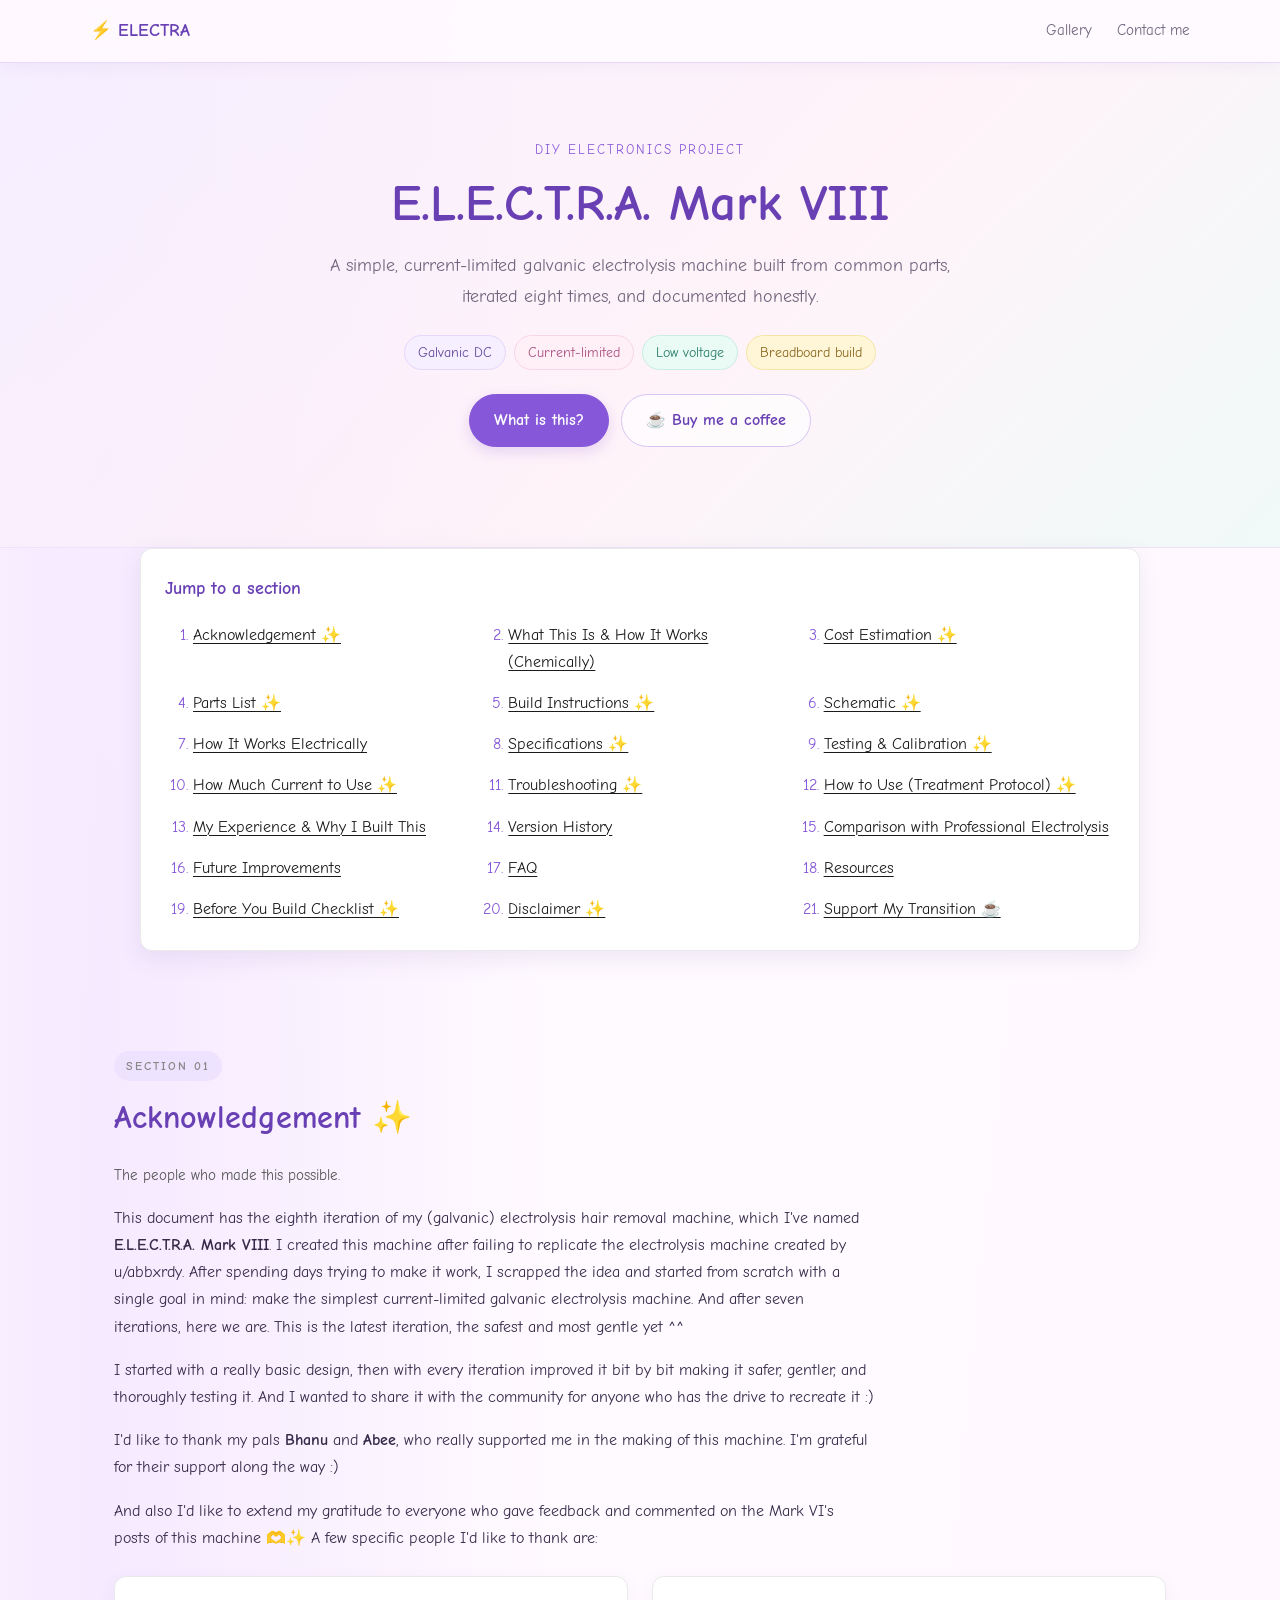
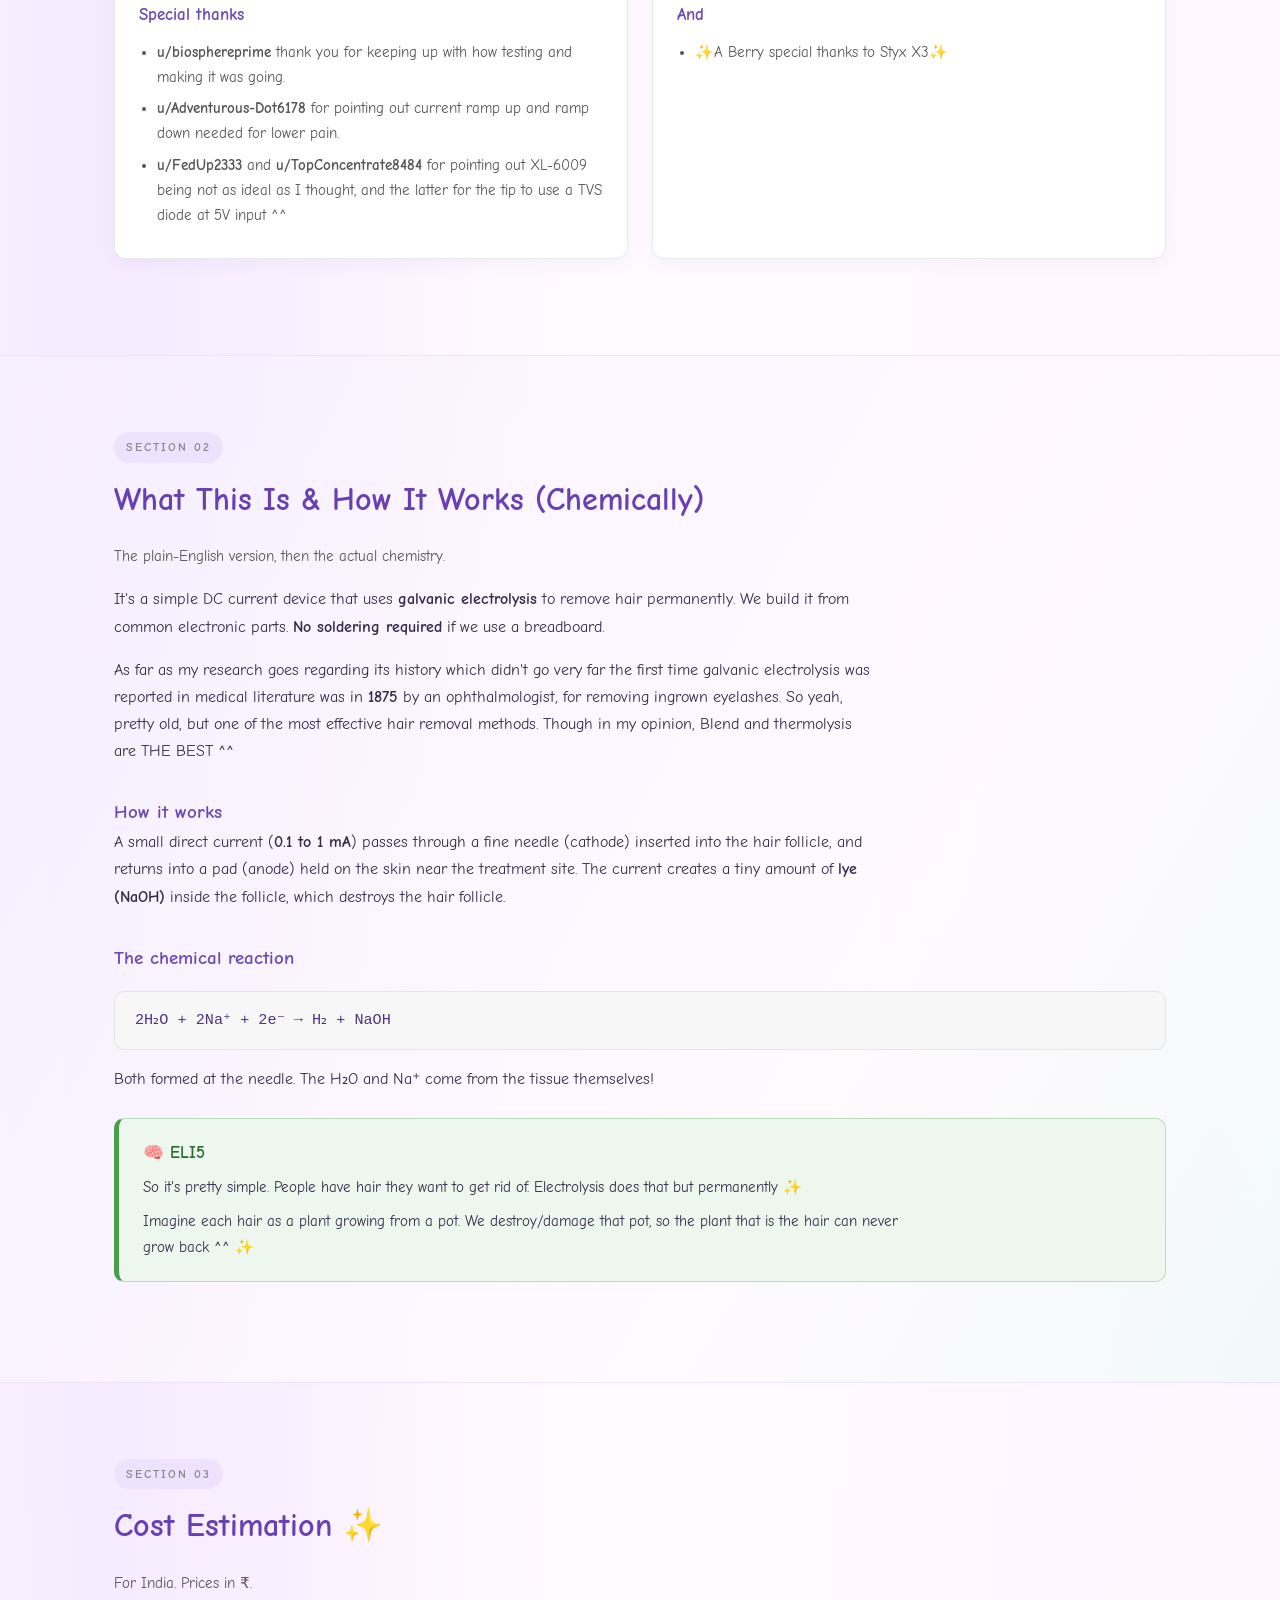
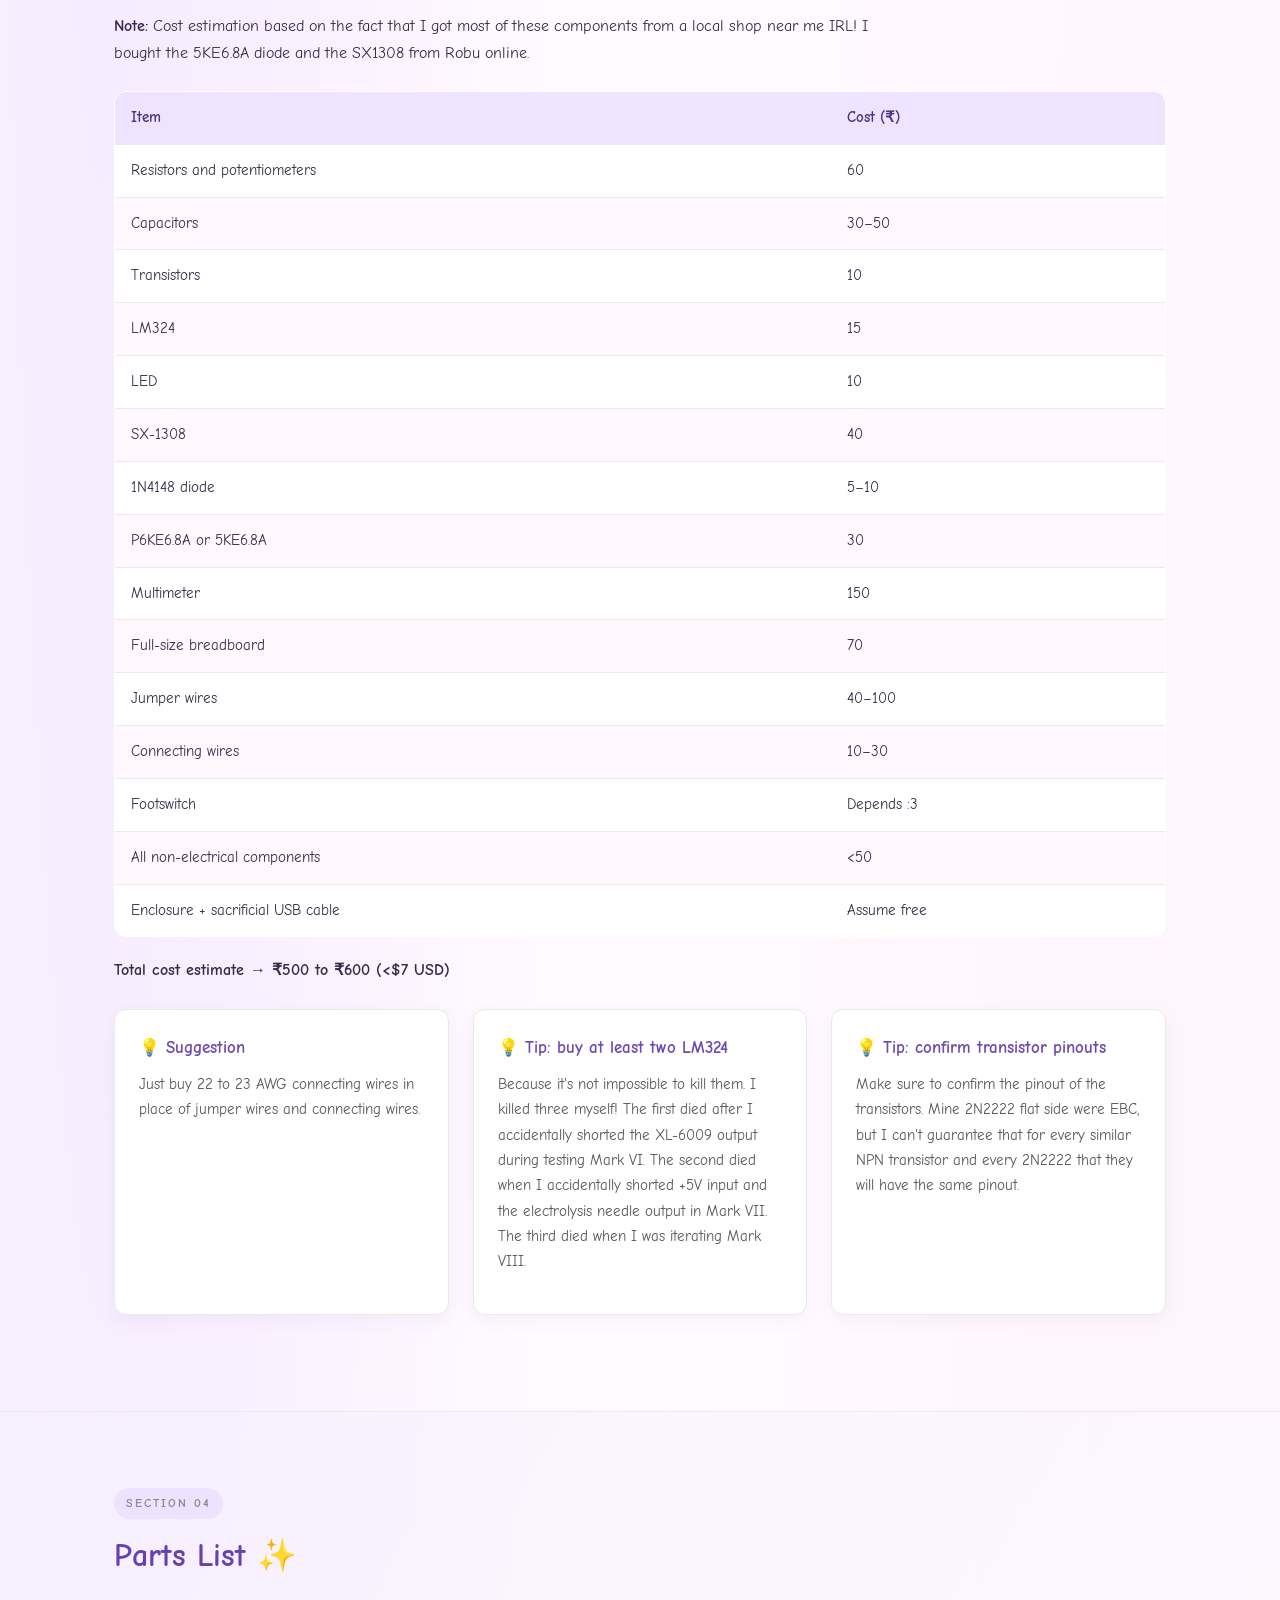
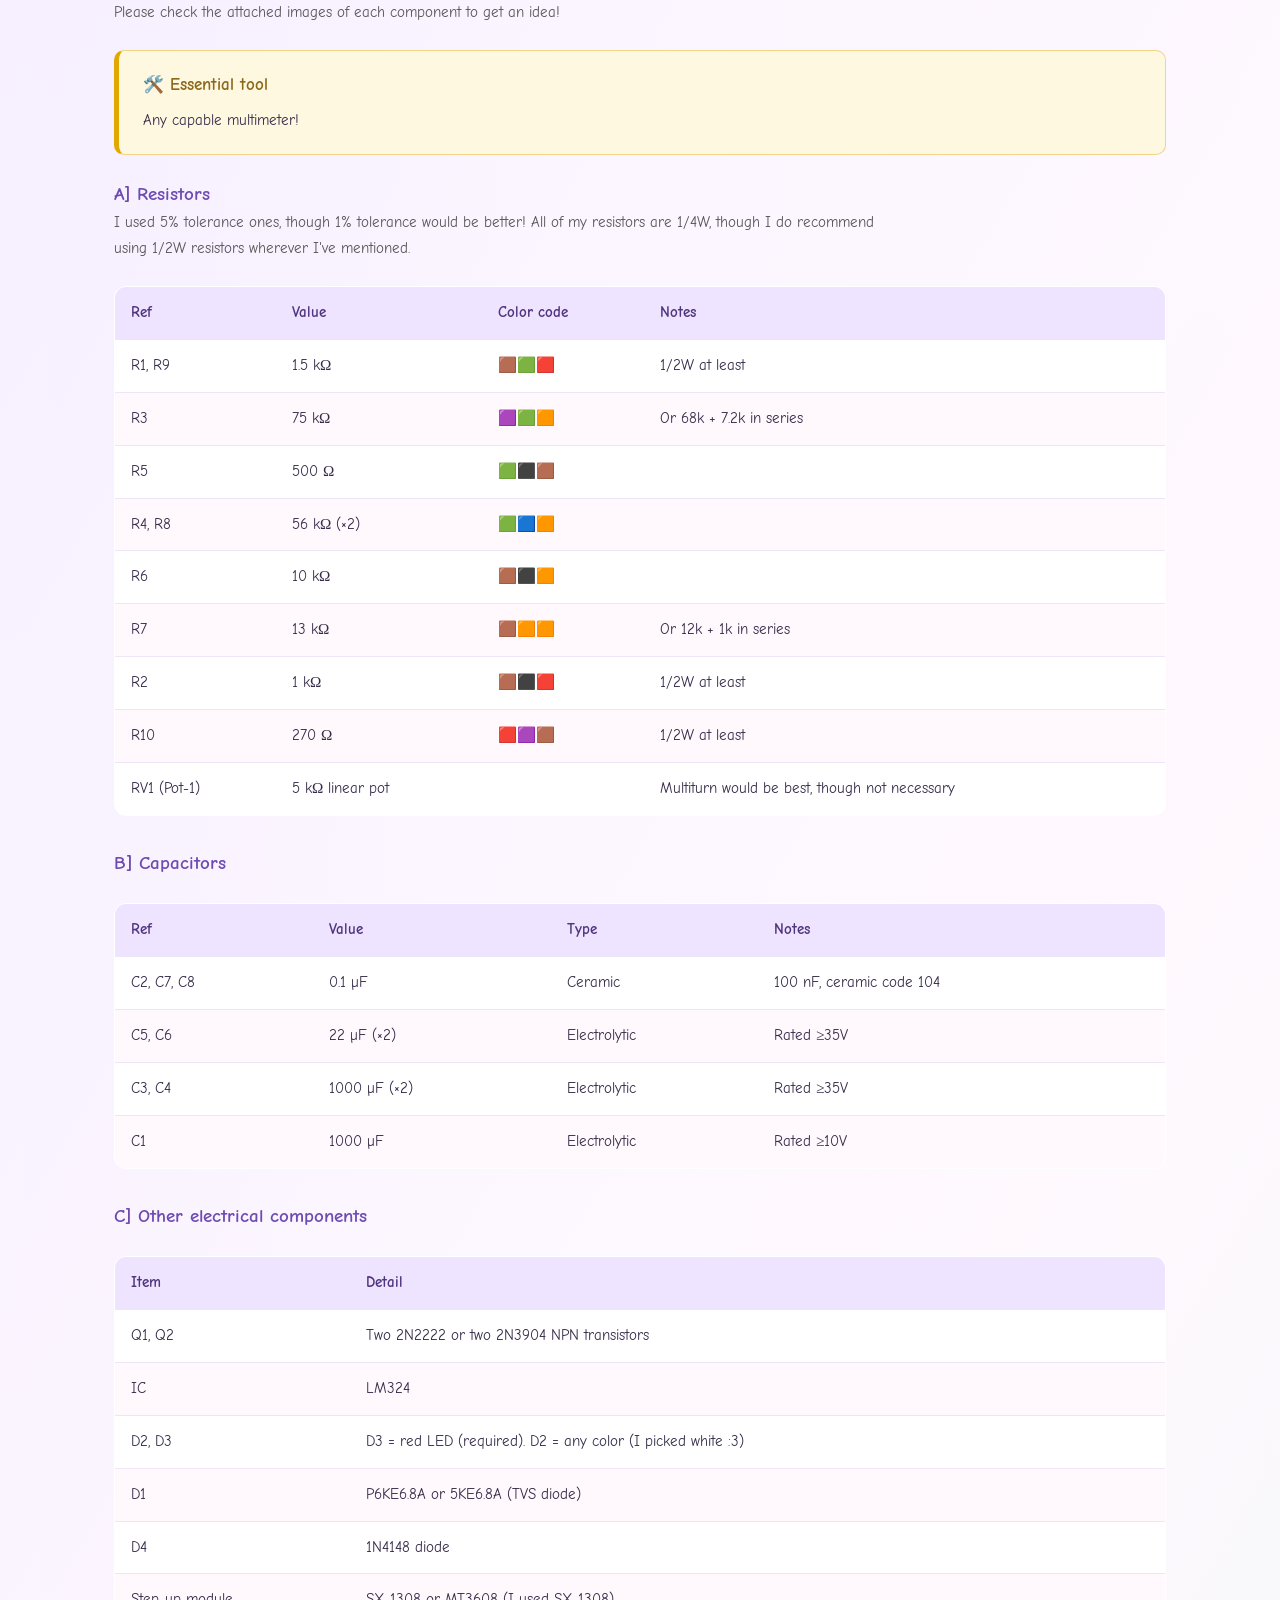
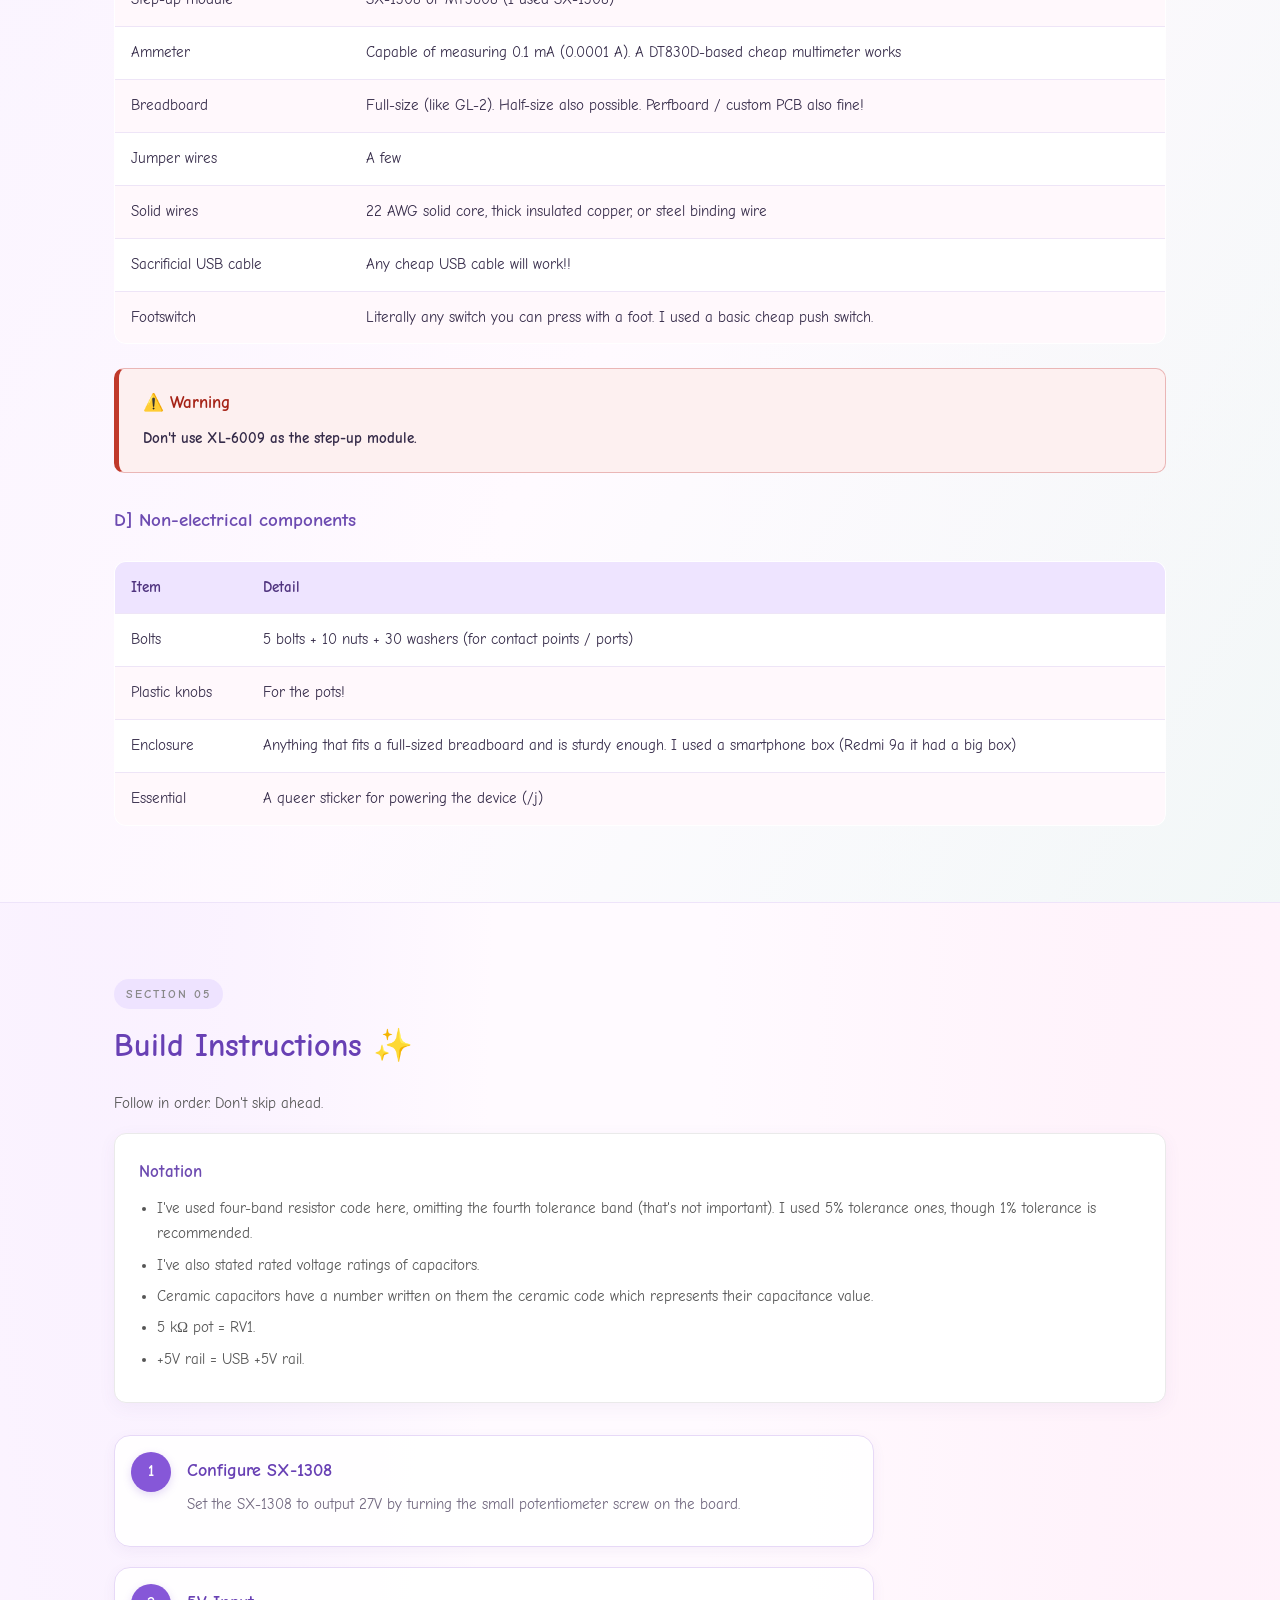
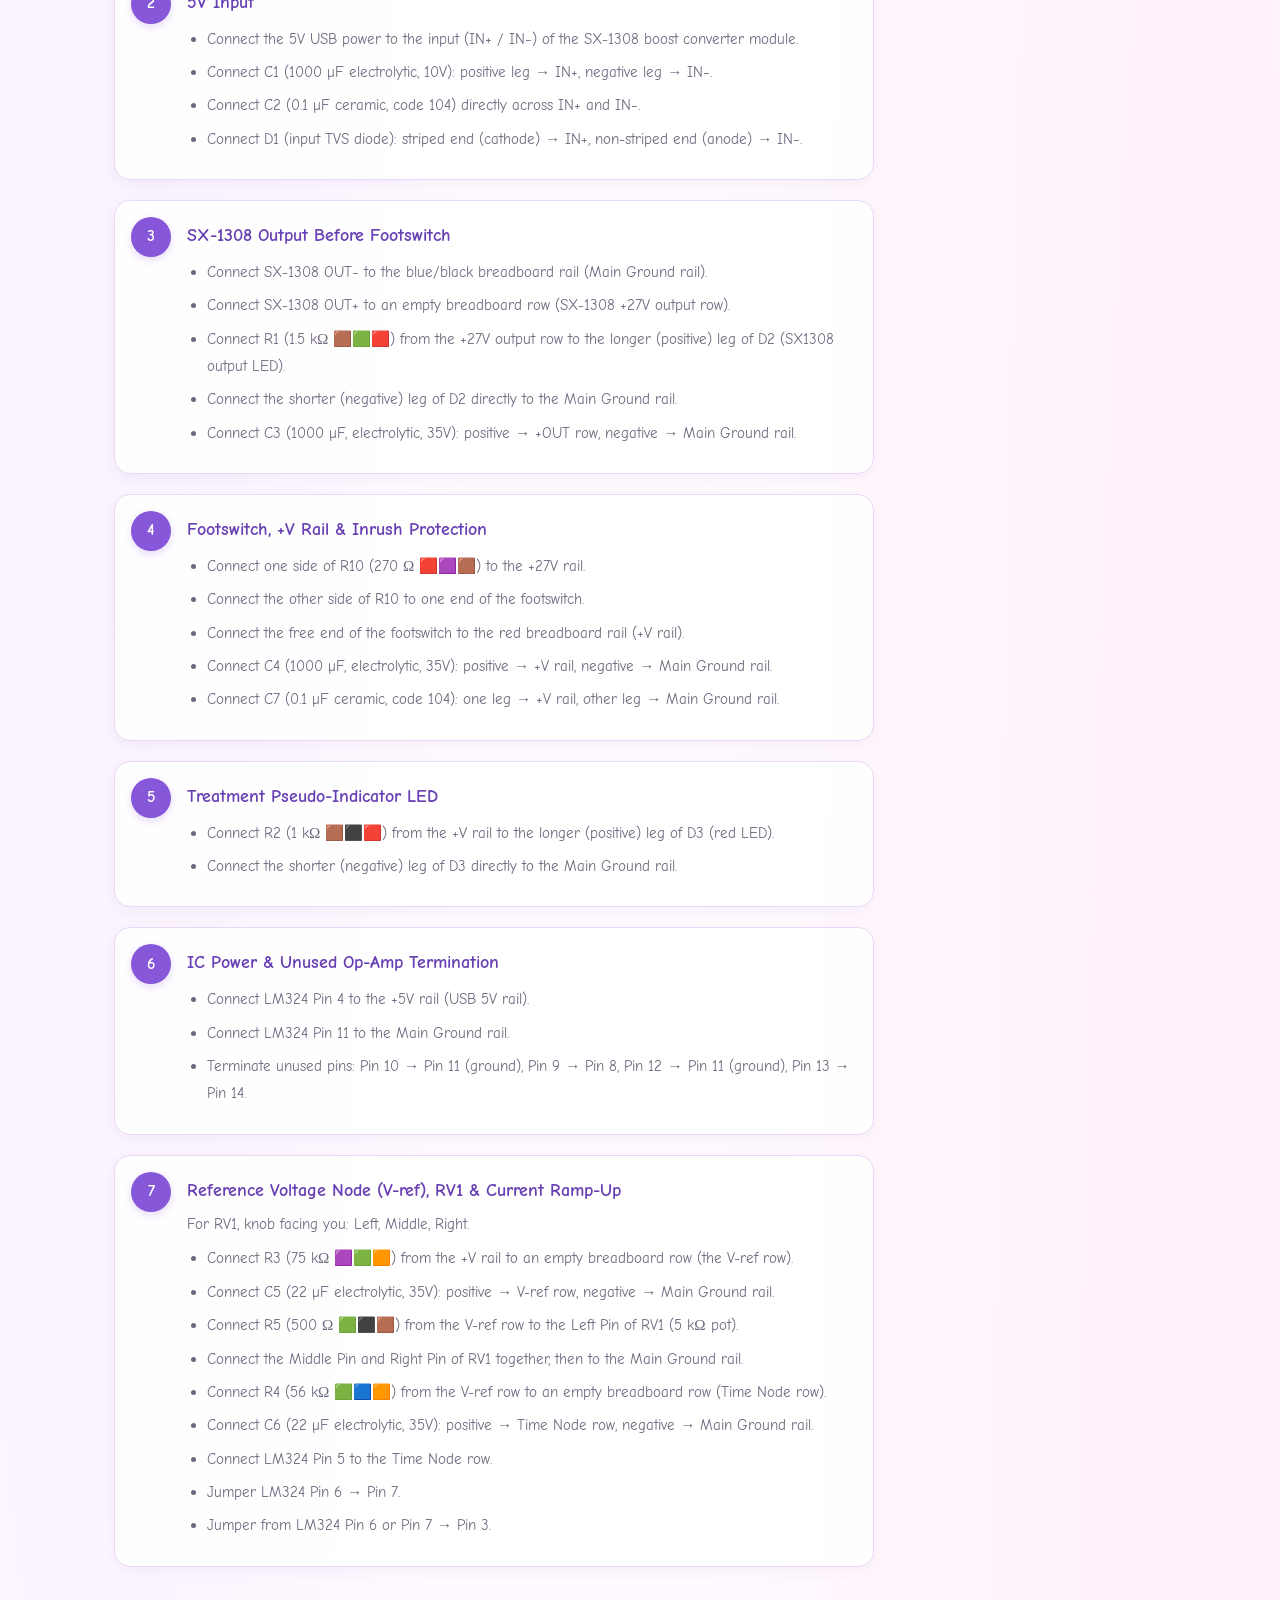
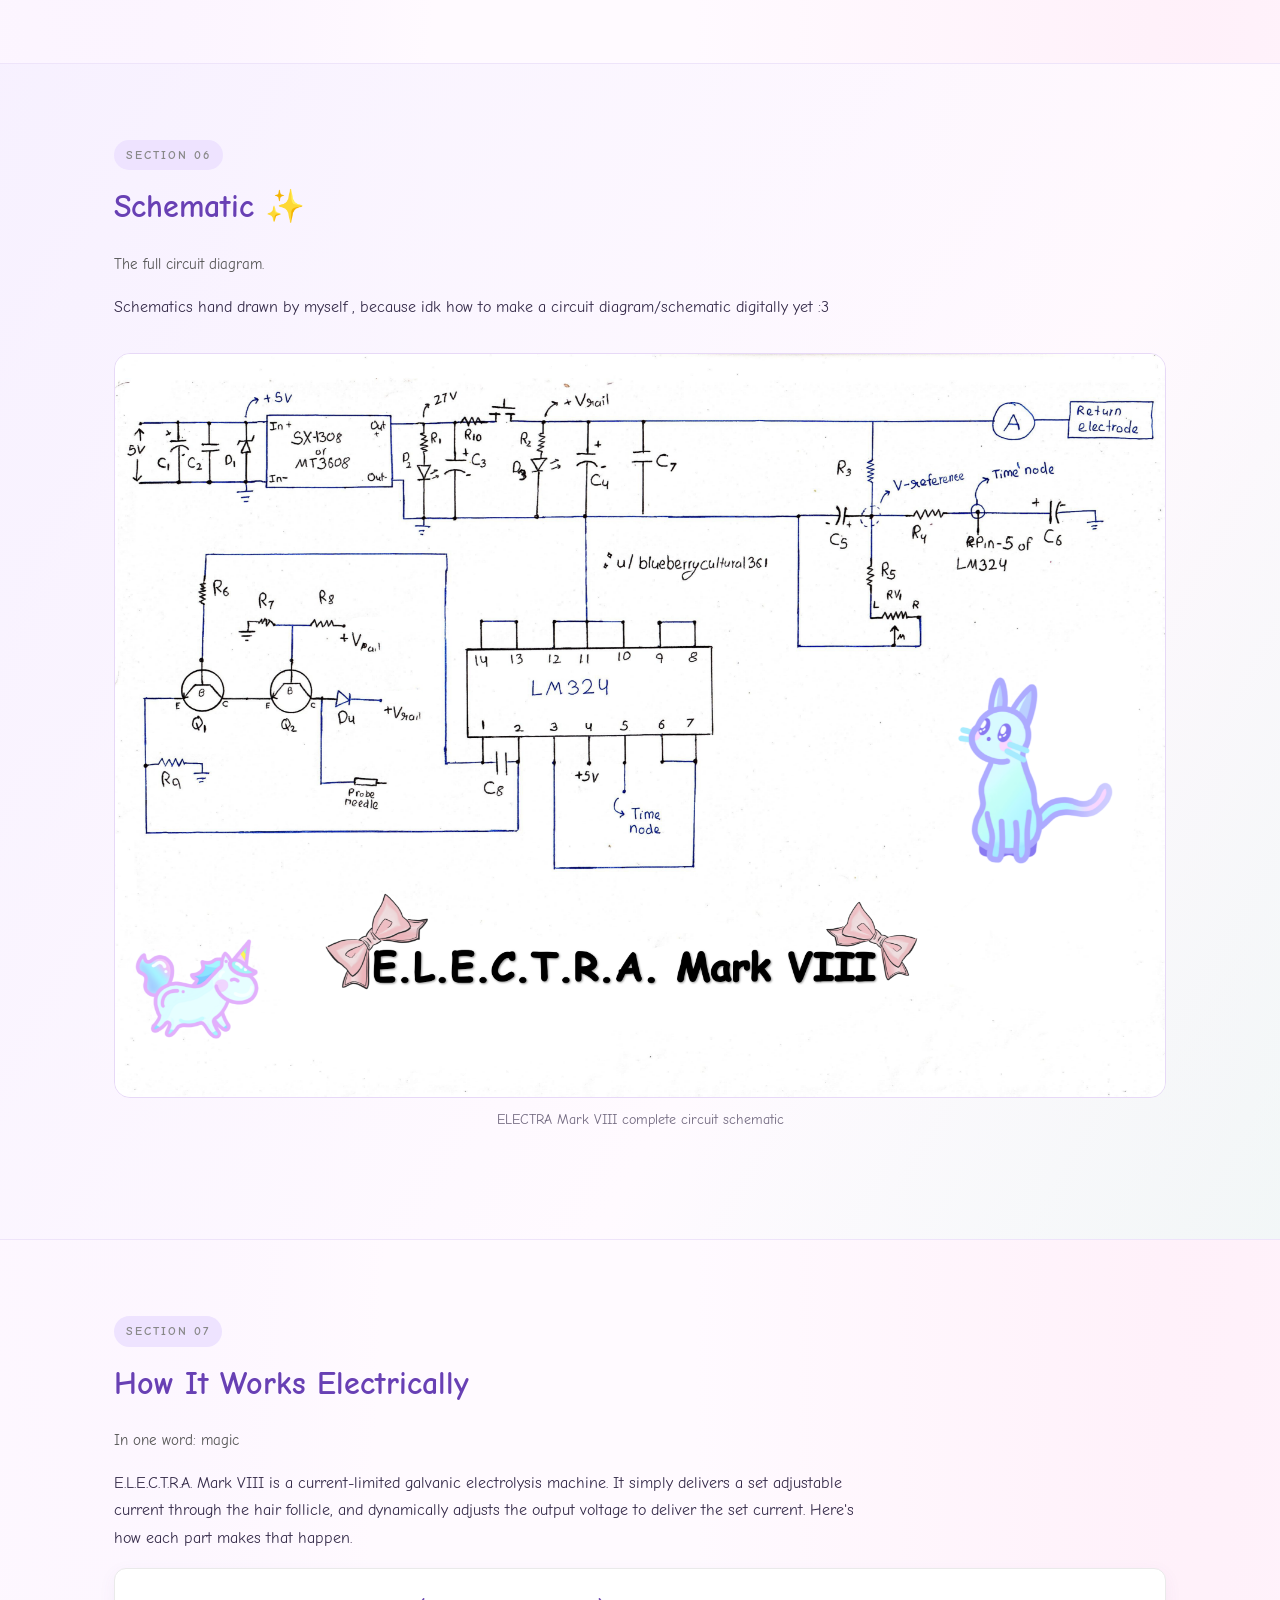
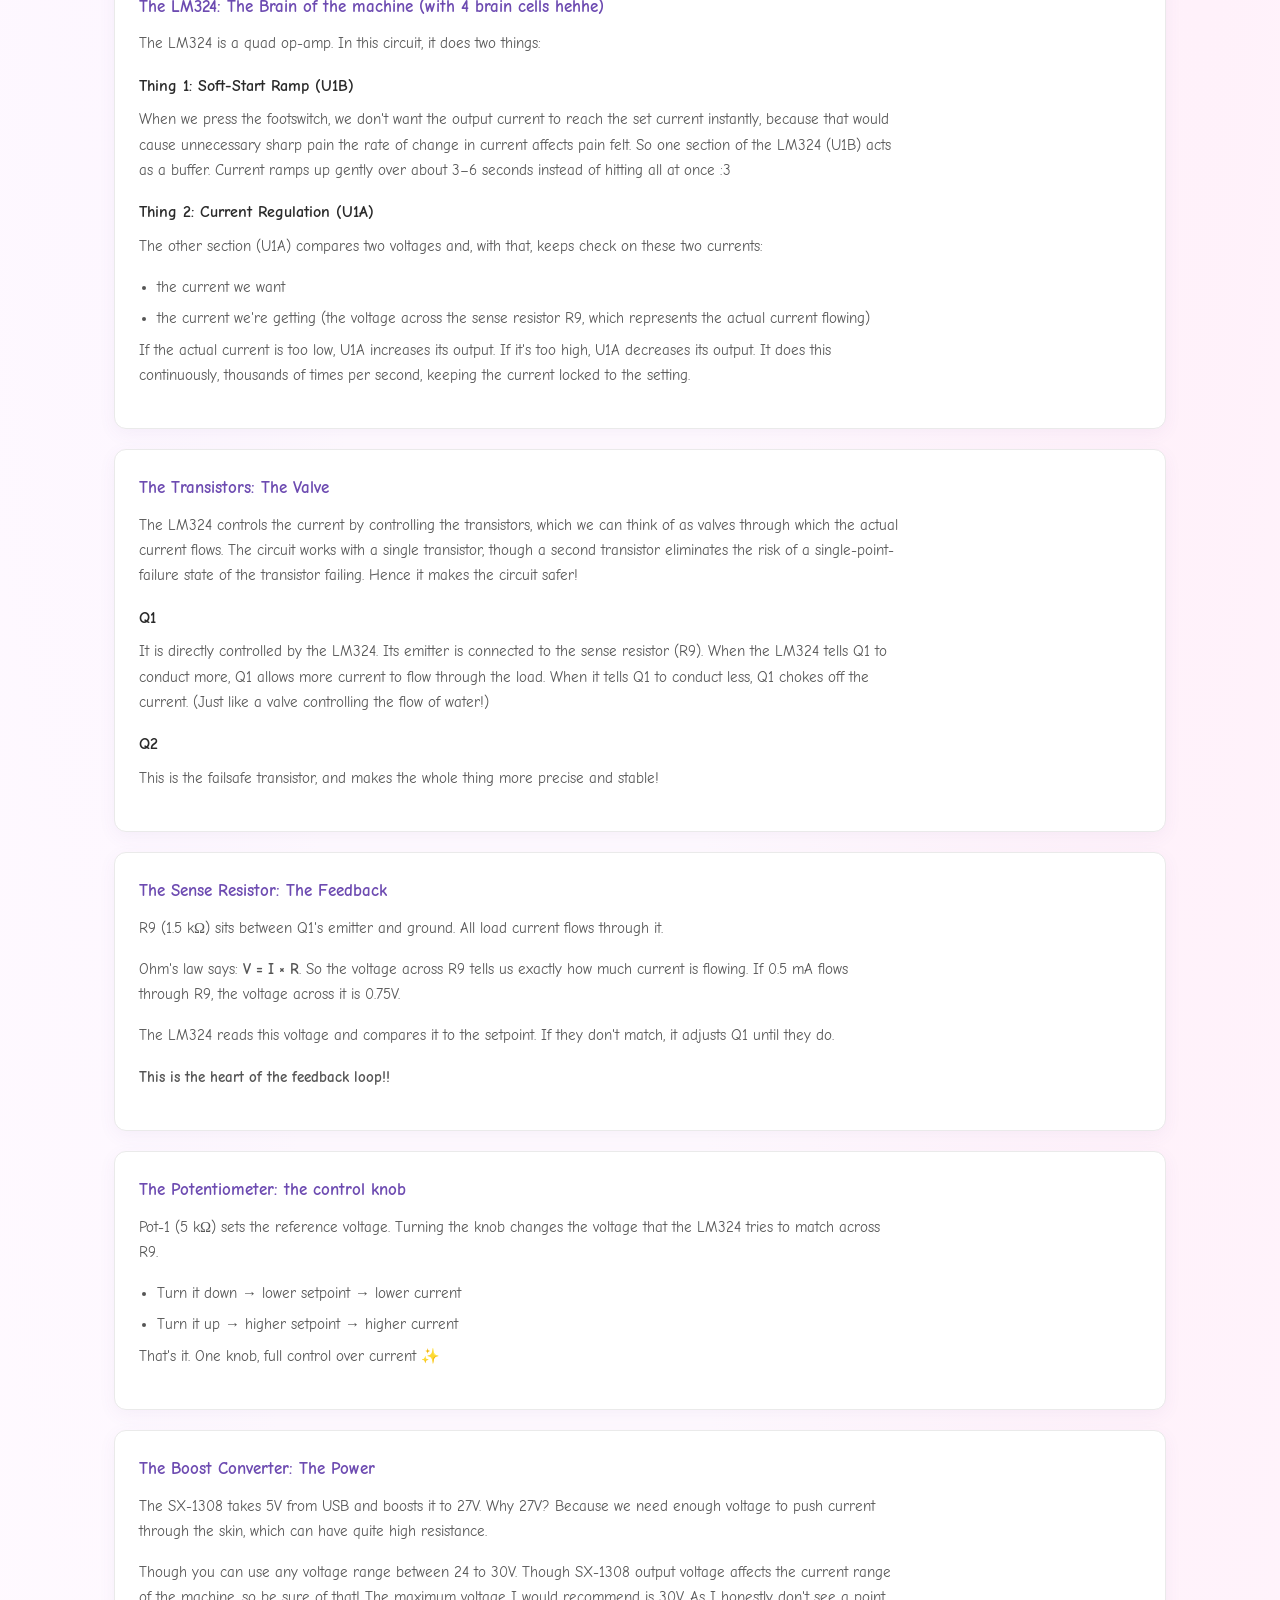
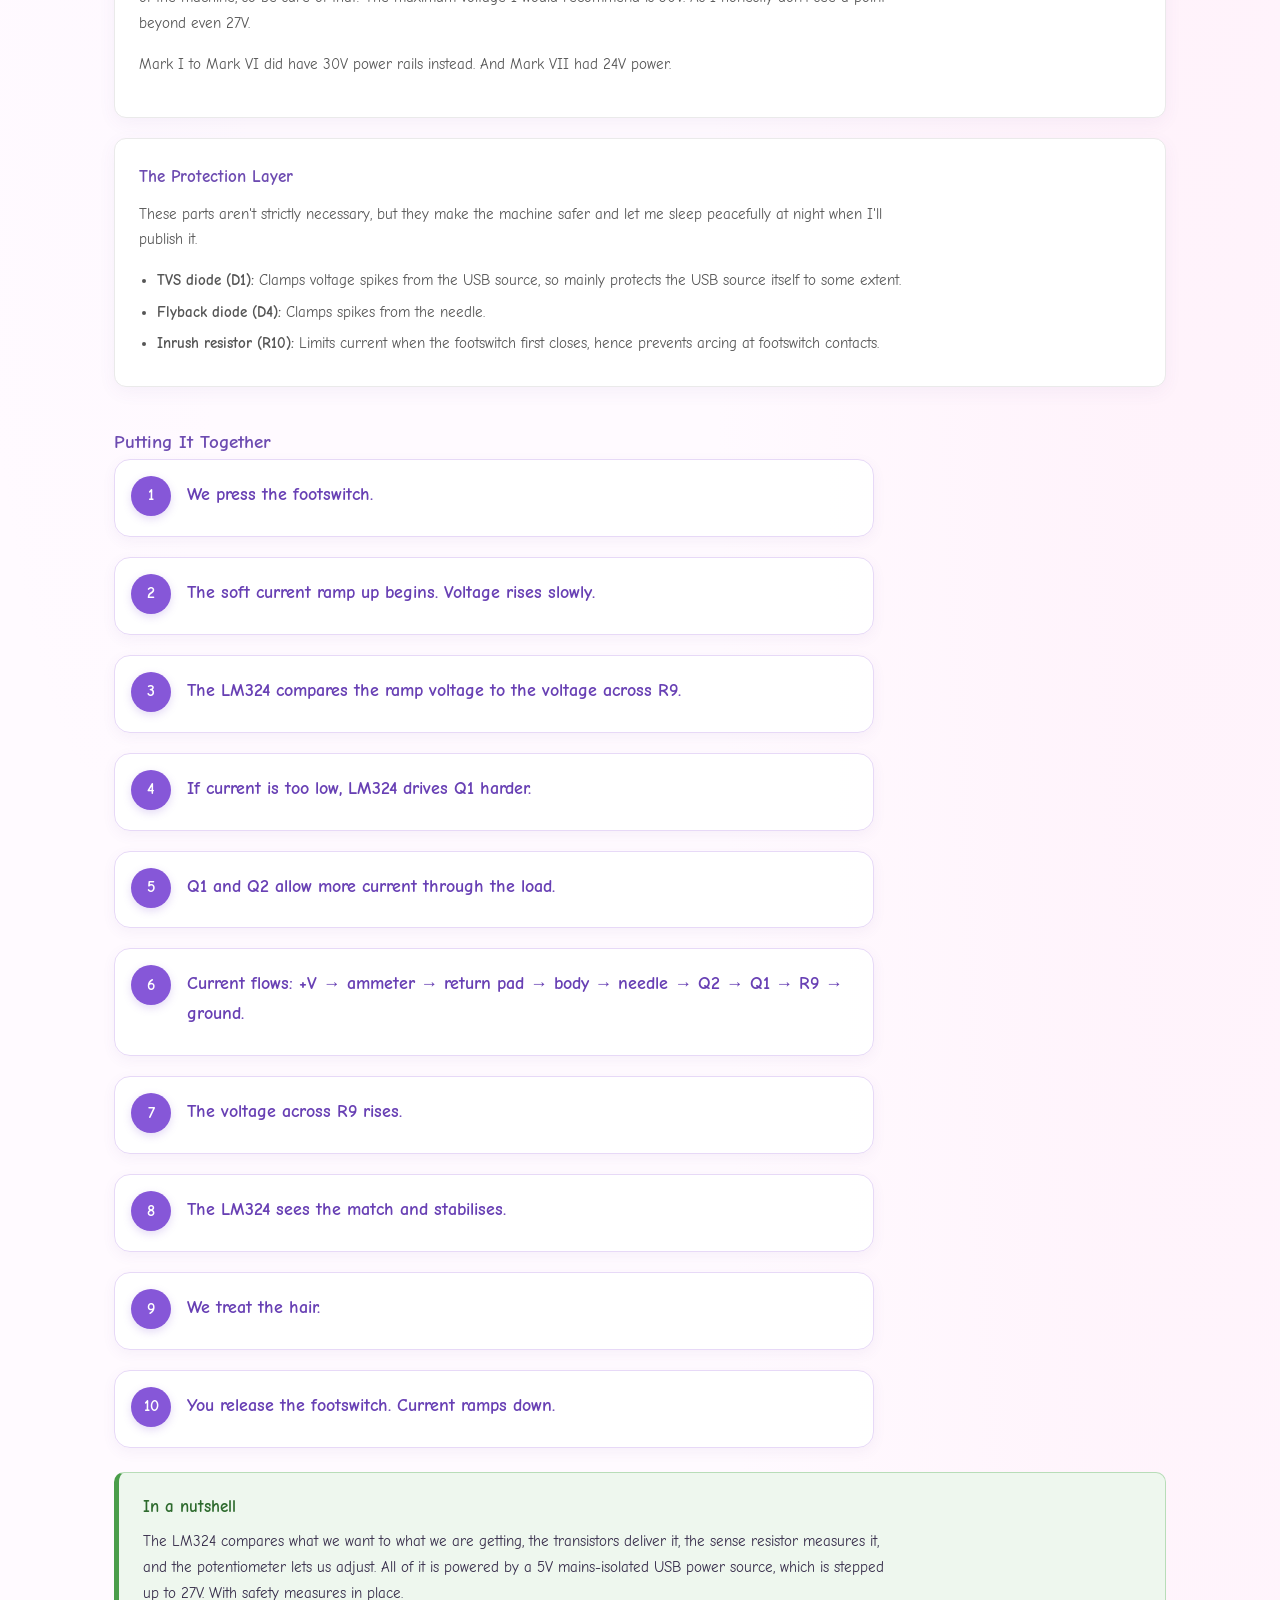
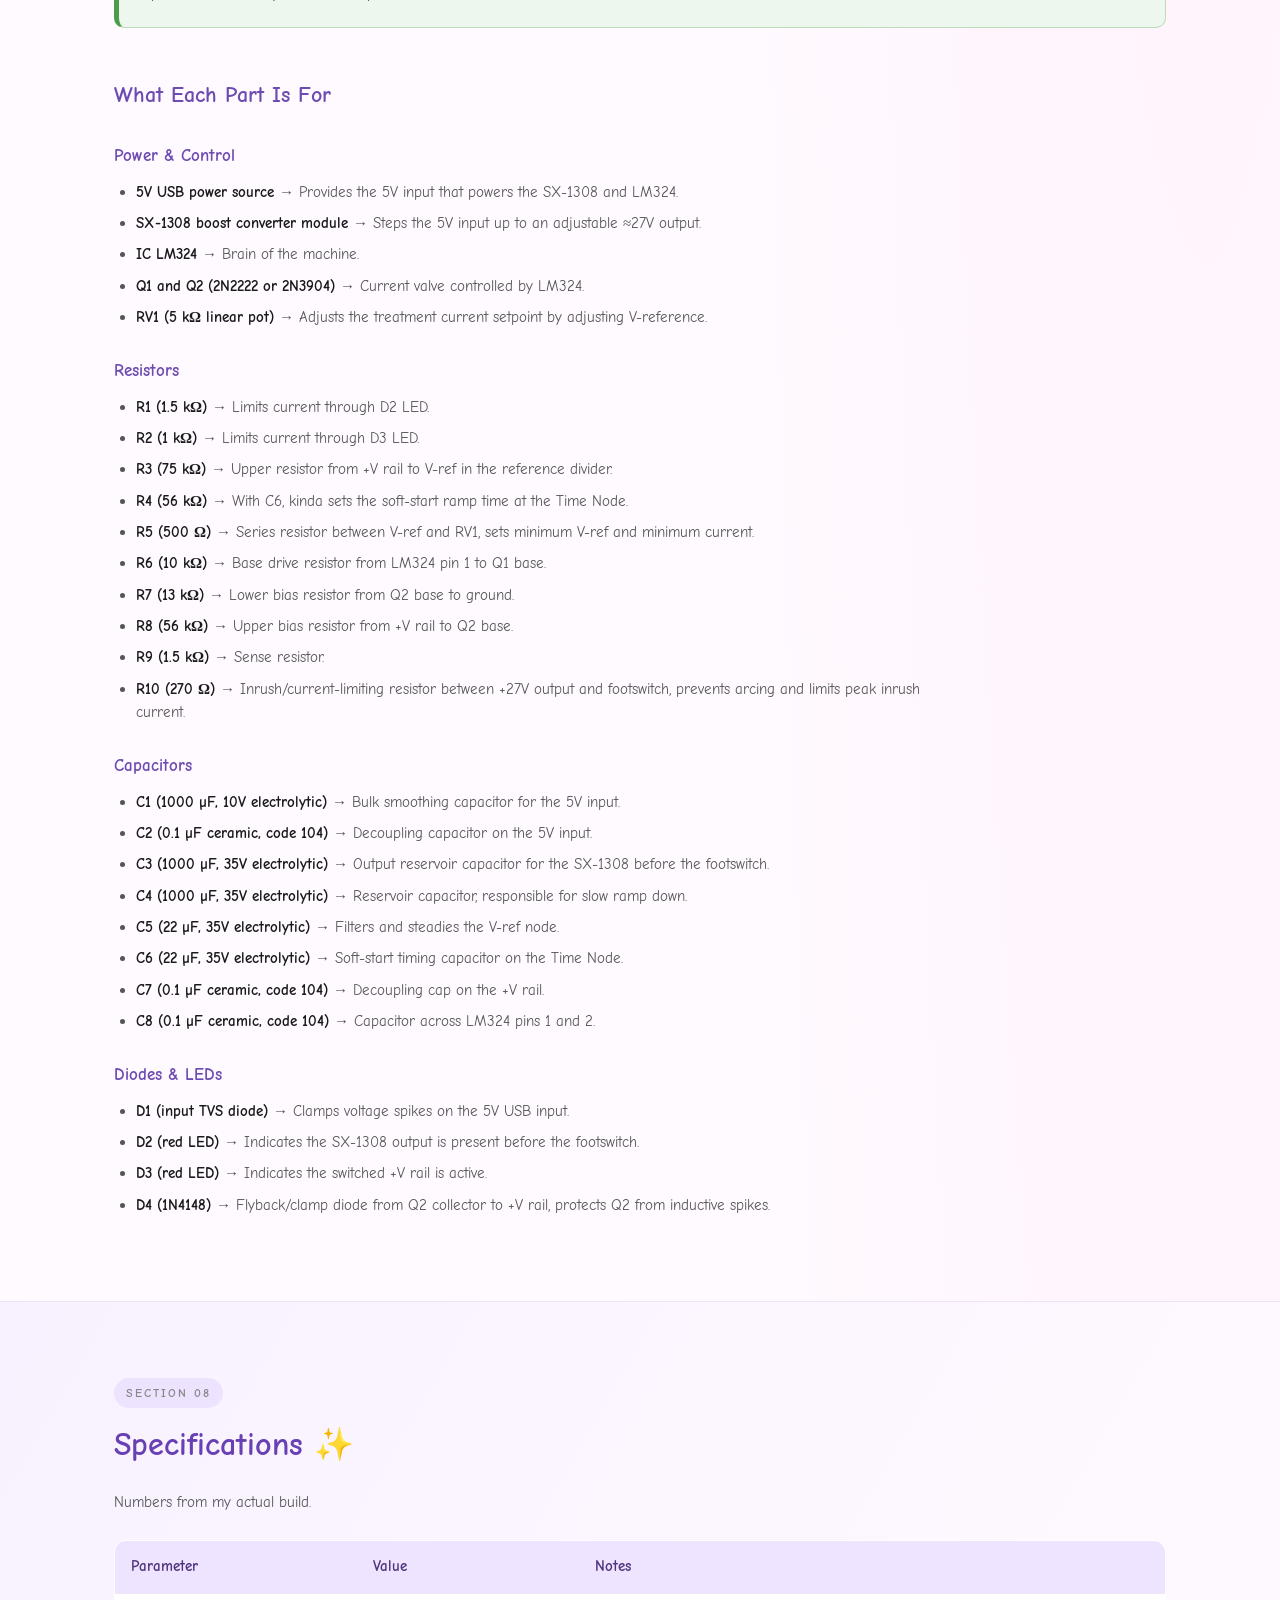
==== index.html @ fa69eb31 "Update special thanks section in index.html" ====
<!DOCTYPE html>
<html lang="en">
<head>
  <meta charset="UTF-8" />
  <meta name="viewport" content="width=device-width, initial-scale=1" />
  <title>ELECTRA Mark VIII DIY Galvanic Electrolysis Machine</title>
  <meta name="description" content="E.L.E.C.T.R.A. Mark VIII a simple, current-limited DIY galvanic electrolysis machine. Full build, specs, testing and safety documentation." />
  <link rel="preconnect" href="https://fonts.googleapis.com">
  <link rel="preconnect" href="https://fonts.gstatic.com" crossorigin>
  <link href="https://fonts.googleapis.com/css2?family=Comic+Neue:wght@400;700&display=swap" rel="stylesheet">
  <link rel="stylesheet" href="style.css" />
  <style>
    /* Comic Sans everywhere override the stylesheet */
    body, h1, h2, h3, h4, h5, h6, p, li, a, span, div, td, th,
    button, input, textarea, select, .btn, .logo, .tag, .eyebrow, .kicker {
      font-family: "Comic Sans MS", "Comic Neue", "Comic Sans", "Chalkboard SE", cursive !important;
    }
    code, pre, .formula, .chem {
      font-family: "SF Mono", "Fira Code", monospace !important;
    }

    .num { display:inline-block; font-size:0.75rem; font-weight:700; letter-spacing:2px;
           text-transform:uppercase; color:#888; margin-bottom:6px; }
    .warn { background:#fff8e1; border:1px solid #f0d48a; border-left:5px solid #e0a800;
            border-radius:10px; padding:20px 24px; margin:24px 0; }
    .warn h3 { margin-bottom:8px; font-size:1.05rem; }
    .warn p  { margin:0 0 8px; font-size:0.95rem; }
    .warn p:last-child { margin-bottom:0; }
    .danger { background:#fdf0f0; border:1px solid #eab6b6; border-left:5px solid #c0392b; }
    .danger h3 { color:#a52216; }
    .checklist { list-style:none; max-width:760px; padding-left:0; }
    .checklist li { display:flex; align-items:flex-start; gap:12px; margin-bottom:12px;
                    font-size:0.97rem; color:#333; }
    .checklist input[type="checkbox"] { flex:0 0 auto; width:1.15rem; height:1.15rem;
                    margin-top:3px; accent-color:#9876d6; cursor:pointer; }
    .checklist label { cursor:pointer; }
    /* The external stylesheet adds a decorative square; hide it so only the real checkbox remains. */
    .checklist li { padding-left:0; }
    .checklist li::before { content:none !important; display:none !important; }
    .checklist li:has(input:checked) label { text-decoration:line-through; opacity:.7; }
    .checklist-progress { max-width:760px; margin:0 0 16px; font-size:.92rem; color:#6d5a91; font-weight:700; }
    .kicker { color:#555; font-size:0.95rem; margin-bottom:24px; max-width:760px; }
    .grid2 { display:grid; grid-template-columns:repeat(auto-fit,minmax(280px,1fr));
             gap:24px; margin-top:24px; }
    .panel { background:#fff; border:1px solid #eaeaea; border-radius:12px; padding:24px; margin-bottom:20px; }
    .panel h3 { font-size:1.05rem; margin-bottom:10px; }
    .panel h4 { font-size:0.98rem; margin:16px 0 8px; color:#2a2a2a; }
    .panel p, .panel li { font-size:0.93rem; color:#555; }
    .panel ul { padding-left:18px; }
    .panel li { margin-bottom:6px; }
    .quote { border-left:4px solid #1a1a1a; padding-left:20px; margin:28px 0;
             font-style:italic; color:#444; max-width:760px; }
    .refs { list-style:none; max-width:800px; }
    .refs li { margin-bottom:16px; font-size:0.95rem; color:#555; }
    .refs li strong { color:#1a1a1a; }
    .refs a { color:#1a1a1a; word-break:break-word; }
    .version { border-left:3px solid #ddd; padding-left:20px; margin-bottom:28px; }
    .version strong { display:block; font-size:1rem; }
    .version span { font-size:0.82rem; color:#999; }
    .version p { margin:6px 0 0; font-size:0.93rem; color:#555; }
    .formula { background:#1a1a1a; color:#f5f5f5; padding:20px 24px; border-radius:10px;
               font-size:1rem; margin:20px 0; text-align:center; overflow-x:auto; }
    .highlight { background:#eef7ee; border:1px solid #b8ddb8; border-left:5px solid #4a9d4a;
                 border-radius:10px; padding:20px 24px; margin:24px 0; }
    .highlight h3 { margin-bottom:8px; font-size:1.05rem; color:#2d6a2d; }
    .highlight p { margin:0 0 8px; font-size:0.95rem; }
    .highlight p:last-child { margin-bottom:0; }
    .support { text-align:center; padding:40px 0; }
    .support .btn { font-size:1.05rem; padding:16px 32px; }
    .chem { background:#f7f7f7; border:1px solid #e5e5e5; border-radius:10px;
            padding:16px 20px; font-size:0.95rem; margin:16px 0; overflow-x:auto; }
    .step-group { margin-bottom:32px; }
    .step-group h3 { font-size:1.05rem; margin-bottom:8px; }
    .credit { font-size:0.85rem; color:#999; margin-top:24px; }
    .credit a { color:#777; }
    .part-list { max-width:820px; }
    .part-list h3 { font-size:1.05rem; margin:28px 0 10px; }
    .part-list ul { padding-left:22px; }
    .part-list li { margin-bottom:8px; font-size:0.94rem; color:#555; line-height:1.55; }
    .part-list li strong { color:#1a1a1a; }
  
    .section-index { max-width:1000px; margin:0 auto 24px; padding:24px; border:1px solid #eaeaea; border-radius:12px; background:#fff; }
    .section-index h2 { margin:0 0 14px; font-size:1.15rem; }
    .section-index ol { display:grid; grid-template-columns:repeat(auto-fit,minmax(220px,1fr)); gap:8px 24px; padding-left:28px; margin:0; }
    .section-index a { color:#1a1a1a; text-decoration-thickness:1px; text-underline-offset:3px; }
    .section-index a:hover { opacity:.7; }
    html { scroll-behavior:smooth; scroll-padding-top:90px; }
    /* Build instructions: number only the main step headings; keep sub-instructions as bullets. */
    .steps > li > ul {
      list-style: disc !important;
      counter-reset: none !important;
    }
    .steps > li > ul > li {
      list-style: disc !important;
      counter-increment: none !important;
    }
    .steps > li > ul > li::before {
      content: none !important;
      display: none !important;
    }
  </style>
</head>
<body>

<header class="site-header">
  <div class="wrap header-inner">
    <a class="logo" href="#top">⚡ ELECTRA</a>
    <nav aria-label="Main navigation">
      <a href="gallery.html">Gallery</a>
      <a href="https://www.reddit.com/user/BlueberryCultural361/" target="_blank" rel="noopener noreferrer">Contact me</a>
    </nav>
  </div>
</header>

<main id="top">

  <!-- ===== HERO ===== -->
  <section class="hero">
    <div class="wrap">
      <p class="eyebrow">DIY Electronics Project</p>
      <h1>E.L.E.C.T.R.A. Mark VIII</h1>
      <p class="lead">
        A simple, current-limited galvanic electrolysis machine built from common
        parts, iterated eight times, and documented honestly.
      </p>
      <div class="tags">
        <span class="tag">Galvanic DC</span>
        <span class="tag">Current-limited</span>
        <span class="tag">Low voltage</span>
        <span class="tag">Breadboard build</span>
      </div>
      <div class="hero-actions">
        <a class="btn" href="#what">What is this?</a>
        <a class="btn btn-ghost" href="#support">☕ Buy me a coffee</a>
      </div>
      
    </div>
  </section>

  <!-- ===== 01 ACKNOWLEDGEMENT ===== -->
  
  <nav class="section-index wrap" aria-label="Page sections">
    <h2>Jump to a section</h2>
    <ol>
      <li><a href="#acknowledgement">Acknowledgement ✨</a></li>
      <li><a href="#what">What This Is &amp; How It Works (Chemically)</a></li>
      <li><a href="#cost">Cost Estimation ✨</a></li>
      <li><a href="#parts">Parts List ✨</a></li>
      <li><a href="#build">Build Instructions ✨</a></li>
      <li><a href="#schematic">Schematic ✨</a></li>
      <li><a href="#electrical">How It Works Electrically</a></li>
      <li><a href="#specs">Specifications ✨</a></li>
      <li><a href="#testing">Testing &amp; Calibration ✨</a></li>
      <li><a href="#current">How Much Current to Use ✨</a></li>
      <li><a href="#troubleshooting">Troubleshooting ✨</a></li>
      <li><a href="#usage">How to Use (Treatment Protocol) ✨</a></li>
      <li><a href="#experience">My Experience &amp; Why I Built This</a></li>
      <li><a href="#versions">Version History</a></li>
      <li><a href="#comparison">Comparison with Professional Electrolysis</a></li>
      <li><a href="#future">Future Improvements</a></li>
      <li><a href="#faq">FAQ</a></li>
      <li><a href="#resources">Resources</a></li>
      <li><a href="#before">Before You Build Checklist ✨</a></li>
      <li><a href="#safety">Disclaimer ✨</a></li>
      <li><a href="#support">Support My Transition ☕</a></li>
    </ol>
  </nav>

  <section id="acknowledgement" class="section">
    <div class="wrap">
      <p class="num">Section 01</p>
      <h2>Acknowledgement ✨</h2>
      <p class="kicker">The people who made this possible.</p>

      <p>
        This document has the eighth iteration of my (galvanic) electrolysis hair
        removal machine, which I've named <strong>E.L.E.C.T.R.A. Mark VIII</strong>.
        I created this machine after failing to replicate the electrolysis machine
        created by u/abbxrdy. After spending days trying to make it work, I scrapped
        the idea and started from scratch with a single goal in mind: make the
        simplest current-limited galvanic electrolysis machine. And after seven
        iterations, here we are. This is the latest iteration, the safest and most
        gentle yet ^^
      </p>

      <p>
        I started with a really basic design, then with every iteration improved it
        bit by bit making it safer, gentler, and thoroughly testing it. And I
        wanted to share it with the community for anyone who has the drive to
        recreate it :)
      </p>

      <p>
        I'd like to thank my pals <strong>Bhanu</strong> and <strong>Abee</strong>,
        who really supported me in the making of this machine. I'm grateful for
        their support along the way :)
      </p>

      <p>
        And also I'd like to extend my gratitude to everyone who gave feedback and
        commented on the Mark VI's posts of this machine 🫶✨ A few specific people
        I'd like to thank are:
      </p>

      <div class="grid2">
        <div class="panel">
          <h3>Special thanks</h3>
          <ul>
            <li><strong>u/biosphereprime</strong> thank you for keeping up with how testing and making it was going.</li>
            <li><strong>u/Adventurous-Dot6178</strong> for pointing out current ramp up and ramp down needed for lower pain.</li>
            <li><strong>u/FedUp2333</strong> and <strong>u/TopConcentrate8484</strong> for pointing out XL-6009 being not as ideal as I thought, and the latter for the tip to use a TVS diode at 5V input ^^</li>
          </ul>
        </div>
        <div class="panel">
          <h3>And</h3>
          <ul>
            <li>✨A Berry special thanks to Styx X3✨</li>
          </ul>
        </div>
      </div>
    </div>
  </section>

  <!-- ===== 02 WHAT THIS IS ===== -->
  <section id="what" class="section alt">
    <div class="wrap">
      <p class="num">Section 02</p>
      <h2>What This Is &amp; How It Works (Chemically)</h2>
      <p class="kicker">The plain-English version, then the actual chemistry.</p>

      <p>
        It's a simple DC current device that uses <strong>galvanic electrolysis</strong>
        to remove hair permanently. We build it from common electronic parts.
        <strong>No soldering required</strong> if we use a breadboard.
      </p>

      <p>
        As far as my research goes regarding its history which didn't go very far 
        the first time galvanic electrolysis was reported in medical literature was
        in <strong>1875</strong> by an ophthalmologist, for removing ingrown eyelashes.
        So yeah, pretty old, but one of the most effective hair removal methods.
        Though in my opinion, Blend and thermolysis are THE BEST ^^
      </p>

      <h3 style="margin-top:32px;">How it works</h3>
      <p>
        A small direct current (<strong>0.1 to 1 mA</strong>) passes through a fine
        needle (cathode) inserted into the hair follicle, and returns into a pad
        (anode) held on the skin near the treatment site. The current creates a tiny
        amount of <strong>lye (NaOH)</strong> inside the follicle, which destroys the
        hair follicle.
      </p>

      <h3 style="margin-top:32px;">The chemical reaction</h3>
      <div class="chem">
        2H₂O + 2Na⁺ + 2e⁻ → H₂ + NaOH
      </div>
      <p>
        Both formed at the needle. The H₂O and Na⁺ come from the tissue themselves!
      </p>

      <div class="highlight">
        <h3>🧠 ELI5</h3>
        <p>
          So it's pretty simple. People have hair they want to get rid of.
          Electrolysis does that but permanently ✨
        </p>
        <p>
          Imagine each hair as a plant growing from a pot. We destroy/damage that
          pot, so the plant that is the hair can never grow back ^^ ✨
        </p>
      </div>
    </div>
  </section>

  <!-- ===== 03 COST ESTIMATION ===== -->
  <section id="cost" class="section">
    <div class="wrap">
      <p class="num">Section 03</p>
      <h2>Cost Estimation ✨</h2>
      <p class="kicker">For India. Prices in ₹.</p>

      <p>
        <strong>Note:</strong> Cost estimation based on the fact that I got most of
        these components from a local shop near me IRL! I bought the 5KE6.8A diode
        and the SX1308 from Robu online.
      </p>

      <div class="table-wrap">
        <table>
          <thead>
            <tr><th>Item</th><th>Cost (₹)</th></tr>
          </thead>
          <tbody>
            <tr><td>Resistors and potentiometers</td><td>60</td></tr>
            <tr><td>Capacitors</td><td>30–50</td></tr>
            <tr><td>Transistors</td><td>10</td></tr>
            <tr><td>LM324</td><td>15</td></tr>
            <tr><td>LED</td><td>10</td></tr>
            <tr><td>SX-1308</td><td>40</td></tr>
            <tr><td>1N4148 diode</td><td>5–10</td></tr>
            <tr><td>P6KE6.8A or 5KE6.8A</td><td>30</td></tr>
            <tr><td>Multimeter</td><td>150</td></tr>
            <tr><td>Full-size breadboard</td><td>70</td></tr>
            <tr><td>Jumper wires</td><td>40–100</td></tr>
            <tr><td>Connecting wires</td><td>10–30</td></tr>
            <tr><td>Footswitch</td><td>Depends :3</td></tr>
            <tr><td>All non-electrical components</td><td>&lt;50</td></tr>
            <tr><td>Enclosure + sacrificial USB cable</td><td>Assume free</td></tr>
          </tbody>
        </table>
      </div>

      <p style="margin-top:20px;">
        <strong>Total cost estimate → ₹500 to ₹600 (&lt;$7 USD)</strong>
      </p>

      <div class="grid2">
        <div class="panel">
          <h3>💡 Suggestion</h3>
          <p>
            Just buy 22 to 23 AWG connecting wires in place of jumper wires and
            connecting wires.
          </p>
        </div>
        <div class="panel">
          <h3>💡 Tip: buy at least two LM324</h3>
          <p>
            Because it's not impossible to kill them. I killed three myself! The
            first died after I accidentally shorted the XL-6009 output during
            testing Mark VI. The second died when I accidentally shorted +5V input
            and the electrolysis needle output in Mark VII. The third died when I
            was iterating Mark VIII.
          </p>
        </div>
        <div class="panel">
          <h3>💡 Tip: confirm transistor pinouts</h3>
          <p>
            Make sure to confirm the pinout of the transistors. Mine 2N2222 flat
            side were EBC, but I can't guarantee that for every similar NPN
            transistor and every 2N2222 that they will have the same pinout.
          </p>
        </div>
      </div>
    </div>
  </section>

  <!-- ===== 04 PARTS LIST ===== -->
  <section id="parts" class="section alt">
    <div class="wrap">
      <p class="num">Section 04</p>
      <h2>Parts List ✨</h2>
      <p class="kicker">Please check the attached images of each component to get an idea!</p>

      <div class="warn">
        <h3>🛠️ Essential tool</h3>
        <p>Any capable multimeter!</p>
      </div>

      <h3>A] Resistors</h3>
      <p style="font-size:0.95rem;color:#555;">
        I used 5% tolerance ones, though 1% tolerance would be better! All of my
        resistors are 1/4W, though I do recommend using 1/2W resistors wherever
        I've mentioned.
      </p>

      <div class="table-wrap">
        <table>
          <thead>
            <tr><th>Ref</th><th>Value</th><th>Color code</th><th>Notes</th></tr>
          </thead>
          <tbody>
            <tr><td>R1, R9</td><td>1.5 kΩ</td><td>🟫🟩🟥</td><td>1/2W at least</td></tr>
            <tr><td>R3</td><td>75 kΩ</td><td>🟪🟩🟧</td><td>Or 68k + 7.2k in series</td></tr>
            <tr><td>R5</td><td>500 Ω</td><td>🟩⬛🟫</td><td> </td></tr>
            <tr><td>R4, R8</td><td>56 kΩ (×2)</td><td>🟩🟦🟧</td><td> </td></tr>
            <tr><td>R6</td><td>10 kΩ</td><td>🟫⬛🟧</td><td> </td></tr>
            <tr><td>R7</td><td>13 kΩ</td><td>🟫🟧🟧</td><td>Or 12k + 1k in series</td></tr>
            <tr><td>R2</td><td>1 kΩ</td><td>🟫⬛🟥</td><td>1/2W at least</td></tr>
            <tr><td>R10</td><td>270 Ω</td><td>🟥🟪🟫</td><td>1/2W at least</td></tr>
            <tr><td>RV1 (Pot-1)</td><td>5 kΩ linear pot</td><td> </td><td>Multiturn would be best, though not necessary</td></tr>
          </tbody>
        </table>
      </div>

      <h3 style="margin-top:32px;">B] Capacitors</h3>
      <div class="table-wrap">
        <table>
          <thead>
            <tr><th>Ref</th><th>Value</th><th>Type</th><th>Notes</th></tr>
          </thead>
          <tbody>
            <tr><td>C2, C7, C8</td><td>0.1 µF</td><td>Ceramic</td><td>100 nF, ceramic code 104</td></tr>
            <tr><td>C5, C6</td><td>22 µF (×2)</td><td>Electrolytic</td><td>Rated ≥35V</td></tr>
            <tr><td>C3, C4</td><td>1000 µF (×2)</td><td>Electrolytic</td><td>Rated ≥35V</td></tr>
            <tr><td>C1</td><td>1000 µF</td><td>Electrolytic</td><td>Rated ≥10V</td></tr>
          </tbody>
        </table>
      </div>

      <h3 style="margin-top:32px;">C] Other electrical components</h3>
      <div class="table-wrap">
        <table>
          <thead>
            <tr><th>Item</th><th>Detail</th></tr>
          </thead>
          <tbody>
            <tr><td>Q1, Q2</td><td>Two 2N2222 or two 2N3904 NPN transistors</td></tr>
            <tr><td>IC</td><td>LM324</td></tr>
            <tr><td>D2, D3</td><td>D3 = red LED (required). D2 = any color (I picked white :3)</td></tr>
            <tr><td>D1</td><td>P6KE6.8A or 5KE6.8A (TVS diode)</td></tr>
            <tr><td>D4</td><td>1N4148 diode</td></tr>
            <tr><td>Step-up module</td><td>SX-1308 or MT3608 (I used SX-1308)</td></tr>
            <tr><td>Ammeter</td><td>Capable of measuring 0.1 mA (0.0001 A). A DT830D-based cheap multimeter works</td></tr>
            <tr><td>Breadboard</td><td>Full-size (like GL-2). Half-size also possible. Perfboard / custom PCB also fine!</td></tr>
            <tr><td>Jumper wires</td><td>A few</td></tr>
            <tr><td>Solid wires</td><td>22 AWG solid core, thick insulated copper, or steel binding wire</td></tr>
            <tr><td>Sacrificial USB cable</td><td>Any cheap USB cable will work!!</td></tr>
            <tr><td>Footswitch</td><td>Literally any switch you can press with a foot. I used a basic cheap push switch.</td></tr>
          </tbody>
        </table>
      </div>

      <div class="danger warn">
        <h3>⚠️ Warning</h3>
        <p><strong>Don't use XL-6009 as the step-up module.</strong></p>
      </div>

      <h3 style="margin-top:32px;">D] Non-electrical components</h3>
      <div class="table-wrap">
        <table>
          <thead>
            <tr><th>Item</th><th>Detail</th></tr>
          </thead>
          <tbody>
            <tr><td>Bolts</td><td>5 bolts + 10 nuts + 30 washers (for contact points / ports)</td></tr>
            <tr><td>Plastic knobs</td><td>For the pots!</td></tr>
            <tr><td>Enclosure</td><td>Anything that fits a full-sized breadboard and is sturdy enough. I used a smartphone box (Redmi 9a it had a big box)</td></tr>
            <tr><td>Essential</td><td>A queer sticker for powering the device (/j)</td></tr>
          </tbody>
        </table>
      </div>
    </div>
  </section>

  <!-- ===== 05 BUILD INSTRUCTIONS ===== -->
  <section id="build" class="section">
    <div class="wrap">
      <p class="num">Section 05</p>
      <h2>Build Instructions ✨</h2>
      <p class="kicker">Follow in order. Don't skip ahead.</p>

      <div class="panel" style="margin-bottom:32px;">
        <h3>Notation</h3>
        <ul>
          <li>I've used four-band resistor code here, omitting the fourth tolerance band (that's not important). I used 5% tolerance ones, though 1% tolerance is recommended.</li>
          <li>I've also stated rated voltage ratings of capacitors.</li>
          <li>Ceramic capacitors have a number written on them the ceramic code which represents their capacitance value.</li>
          <li>5 kΩ pot = RV1.</li>
          <li>+5V rail = USB +5V rail.</li>
        </ul>
      </div>

      <ol class="steps" start="1">
        <li>
          <h3>Configure SX-1308</h3>
          <p>Set the SX-1308 to output 27V by turning the small potentiometer screw on the board.</p>
        </li>
        <li>
          <h3>5V Input</h3>
          <ul style="margin-top:8px;padding-left:20px;font-size:0.95rem;color:#555;line-height:1.8;">
            <li>Connect the 5V USB power to the input (IN+ / IN−) of the SX-1308 boost converter module.</li>
            <li>Connect C1 (1000 µF electrolytic, 10V): positive leg → IN+, negative leg → IN−.</li>
            <li>Connect C2 (0.1 µF ceramic, code 104) directly across IN+ and IN−.</li>
            <li>Connect D1 (input TVS diode): striped end (cathode) → IN+, non-striped end (anode) → IN−.</li>
          </ul>
        </li>
        <li>
          <h3>SX-1308 Output Before Footswitch</h3>
          <ul style="margin-top:8px;padding-left:20px;font-size:0.95rem;color:#555;line-height:1.8;">
            <li>Connect SX-1308 OUT− to the blue/black breadboard rail (Main Ground rail).</li>
            <li>Connect SX-1308 OUT+ to an empty breadboard row (SX-1308 +27V output row).</li>
            <li>Connect R1 (1.5 kΩ 🟫🟩🟥) from the +27V output row to the longer (positive) leg of D2 (SX1308 output LED).</li>
            <li>Connect the shorter (negative) leg of D2 directly to the Main Ground rail.</li>
            <li>Connect C3 (1000 µF, electrolytic, 35V): positive → +OUT row, negative → Main Ground rail.</li>
          </ul>
        </li>
        <li>
          <h3>Footswitch, +V Rail &amp; Inrush Protection</h3>
          <ul style="margin-top:8px;padding-left:20px;font-size:0.95rem;color:#555;line-height:1.8;">
            <li>Connect one side of R10 (270 Ω 🟥🟪🟫) to the +27V rail.</li>
            <li>Connect the other side of R10 to one end of the footswitch.</li>
            <li>Connect the free end of the footswitch to the red breadboard rail (+V rail).</li>
            <li>Connect C4 (1000 µF, electrolytic, 35V): positive → +V rail, negative → Main Ground rail.</li>
            <li>Connect C7 (0.1 µF ceramic, code 104): one leg → +V rail, other leg → Main Ground rail.</li>
          </ul>
        </li>
        <li>
          <h3>Treatment Pseudo-Indicator LED</h3>
          <ul style="margin-top:8px;padding-left:20px;font-size:0.95rem;color:#555;line-height:1.8;">
            <li>Connect R2 (1 kΩ 🟫⬛🟥) from the +V rail to the longer (positive) leg of D3 (red LED).</li>
            <li>Connect the shorter (negative) leg of D3 directly to the Main Ground rail.</li>
          </ul>
        </li>
        <li>
          <h3>IC Power &amp; Unused Op-Amp Termination</h3>
          <ul style="margin-top:8px;padding-left:20px;font-size:0.95rem;color:#555;line-height:1.8;">
            <li>Connect LM324 Pin 4 to the +5V rail (USB 5V rail).</li>
            <li>Connect LM324 Pin 11 to the Main Ground rail.</li>
            <li>Terminate unused pins: Pin 10 → Pin 11 (ground), Pin 9 → Pin 8, Pin 12 → Pin 11 (ground), Pin 13 → Pin 14.</li>
          </ul>
        </li>
        <li>
          <h3>Reference Voltage Node (V-ref), RV1 &amp; Current Ramp-Up</h3>
          <p style="margin-bottom:8px;">For RV1, knob facing you: Left, Middle, Right.</p>
          <ul style="margin-top:8px;padding-left:20px;font-size:0.95rem;color:#555;line-height:1.8;">
            <li>Connect R3 (75 kΩ 🟪🟩🟧) from the +V rail to an empty breadboard row (the V-ref row).</li>
            <li>Connect C5 (22 µF electrolytic, 35V): positive → V-ref row, negative → Main Ground rail.</li>
            <li>Connect R5 (500 Ω 🟩⬛🟫) from the V-ref row to the Left Pin of RV1 (5 kΩ pot).</li>
            <li>Connect the Middle Pin and Right Pin of RV1 together, then to the Main Ground rail.</li>
            <li>Connect R4 (56 kΩ 🟩🟦🟧) from the V-ref row to an empty breadboard row (Time Node row).</li>
            <li>Connect C6 (22 µF electrolytic, 35V): positive → Time Node row, negative → Main Ground rail.</li>
            <li>Connect LM324 Pin 5 to the Time Node row.</li>
            <li>Jumper LM324 Pin 6 → Pin 7.</li>
            <li>Jumper from LM324 Pin 6 or Pin 7 → Pin 3.</li>
          </ul>
        </li>
      </ol>
    </div>
  </section>

  <!-- ===== 06 SCHEMATIC ===== -->
  <section id="schematic" class="section alt">
    <div class="wrap">
      <p class="num">Section 06</p>
      <h2>Schematic ✨</h2>
      <p class="kicker">The full circuit diagram.</p>

      <p>Schematics hand drawn by myself , because idk how to make a circuit diagram/schematic digitally yet :3</p>
      <figure class="wide">
        <img src="images/schematic.png" alt="ELECTRA Mark VIII circuit schematic" />
        <figcaption>ELECTRA Mark VIII complete circuit schematic</figcaption>
      </figure>
    </div>
  </section>

  <!-- ===== 07 HOW IT WORKS ELECTRICALLY ===== -->
  <section id="electrical" class="section">
    <div class="wrap">
      <p class="num">Section 07</p>
      <h2>How It Works Electrically</h2>
      <p class="kicker">In one word: magic</p>

      <p>
        E.L.E.C.T.R.A. Mark VIII is a current-limited galvanic electrolysis machine.
        It simply delivers a set adjustable current through the hair follicle, and
        dynamically adjusts the output voltage to deliver the set current. Here's
        how each part makes that happen.
      </p>

      <!-- LM324 -->
      <div class="panel">
        <h3>The LM324: The Brain of the machine (with 4 brain cells hehhe)</h3>
        <p>The LM324 is a quad op-amp. In this circuit, it does two things:</p>

        <h4>Thing 1: Soft-Start Ramp (U1B)</h4>
        <p>
          When we press the footswitch, we don't want the output current to reach
          the set current instantly, because that would cause unnecessary sharp
          pain the rate of change in current affects pain felt. So one section of
          the LM324 (U1B) acts as a buffer. Current ramps up gently over about
          3–6 seconds instead of hitting all at once :3
        </p>

        <h4>Thing 2: Current Regulation (U1A)</h4>
        <p>
          The other section (U1A) compares two voltages and, with that, keeps check
          on these two currents:
        </p>
        <ul>
          <li>the current we want</li>
          <li>the current we're getting (the voltage across the sense resistor R9, which represents the actual current flowing)</li>
        </ul>
        <p>
          If the actual current is too low, U1A increases its output. If it's too
          high, U1A decreases its output. It does this continuously, thousands of
          times per second, keeping the current locked to the setting.
        </p>
      </div>

      <!-- Transistors -->
      <div class="panel">
        <h3>The Transistors: The Valve</h3>
        <p>
          The LM324 controls the current by controlling the transistors, which we
          can think of as valves through which the actual current flows. The
          circuit works with a single transistor, though a second transistor
          eliminates the risk of a single-point-failure state of the transistor
          failing. Hence it makes the circuit safer!
        </p>

        <h4>Q1</h4>
        <p>
          It is directly controlled by the LM324. Its emitter is connected to the
          sense resistor (R9). When the LM324 tells Q1 to conduct more, Q1 allows
          more current to flow through the load. When it tells Q1 to conduct less,
          Q1 chokes off the current. (Just like a valve controlling the flow of
          water!)
        </p>

        <h4>Q2</h4>
        <p>
          This is the failsafe transistor, and makes the whole thing more precise
          and stable!
        </p>
      </div>

      <!-- Sense resistor -->
      <div class="panel">
        <h3>The Sense Resistor: The Feedback</h3>
        <p>
          R9 (1.5 kΩ) sits between Q1's emitter and ground. All load current flows
          through it.
        </p>
        <p>
          Ohm's law says: <strong>V = I × R</strong>. So the voltage across R9 tells
          us exactly how much current is flowing. If 0.5 mA flows through R9, the
          voltage across it is 0.75V.
        </p>
        <p>
          The LM324 reads this voltage and compares it to the setpoint. If they
          don't match, it adjusts Q1 until they do.
        </p>
        <p>
          <strong>This is the heart of the feedback loop!!</strong>
        </p>
      </div>

      <!-- Potentiometer -->
      <div class="panel">
        <h3>The Potentiometer: the control knob</h3>
        <p>
          Pot-1 (5 kΩ) sets the reference voltage. Turning the knob changes the
          voltage that the LM324 tries to match across R9.
        </p>
        <ul>
          <li>Turn it down → lower setpoint → lower current</li>
          <li>Turn it up → higher setpoint → higher current</li>
        </ul>
        <p>
          That's it. One knob, full control over current ✨
        </p>
      </div>

      <!-- Boost converter -->
      <div class="panel">
        <h3>The Boost Converter: The Power</h3>
        <p>
          The SX-1308 takes 5V from USB and boosts it to 27V. Why 27V? Because we
          need enough voltage to push current through the skin, which can have
          quite high resistance.
        </p>
        <p>
          Though you can use any voltage range between 24 to 30V. Though SX-1308
          output voltage affects the current range of the machine, so be sure of
          that! The maximum voltage I would recommend is 30V. As I honestly don't
          see a point beyond even 27V.
        </p>
        <p>
          Mark I to Mark VI did have 30V power rails instead. And Mark VII had 24V
          power.
        </p>
      </div>

      <!-- Protection -->
      <div class="panel">
        <h3>The Protection Layer</h3>
        <p>
          These parts aren't strictly necessary, but they make the machine safer
          and let me sleep peacefully at night when I'll publish it.
        </p>
        <ul>
          <li><strong>TVS diode (D1):</strong> Clamps voltage spikes from the USB source, so mainly protects the USB source itself to some extent.</li>
          <li><strong>Flyback diode (D4):</strong> Clamps spikes from the needle.</li>
          <li><strong>Inrush resistor (R10):</strong> Limits current when the footswitch first closes, hence prevents arcing at footswitch contacts.</li>
        </ul>
      </div>

      <!-- Putting it together -->
      <h3 style="margin-top:40px;">Putting It Together</h3>
      <ol class="steps">
        <li><h3>We press the footswitch.</h3></li>
        <li><h3>The soft current ramp up begins. Voltage rises slowly.</h3></li>
        <li><h3>The LM324 compares the ramp voltage to the voltage across R9.</h3></li>
        <li><h3>If current is too low, LM324 drives Q1 harder.</h3></li>
        <li><h3>Q1 and Q2 allow more current through the load.</h3></li>
        <li><h3>Current flows: +V → ammeter → return pad → body → needle → Q2 → Q1 → R9 → ground.</h3></li>
        <li><h3>The voltage across R9 rises.</h3></li>
        <li><h3>The LM324 sees the match and stabilises.</h3></li>
        <li><h3>We treat the hair.</h3></li>
        <li><h3>You release the footswitch. Current ramps down.</h3></li>
      </ol>

      <!-- In a nutshell -->
      <div class="highlight">
        <h3>In a nutshell</h3>
        <p>
          The LM324 compares what we want to what we are getting, the transistors
          deliver it, the sense resistor measures it, and the potentiometer lets us
          adjust. All of it is powered by a 5V mains-isolated USB power source,
          which is stepped up to 27V. With safety measures in place.
        </p>
      </div>

      <!-- What each part is for -->
      <h3 style="margin-top:48px;font-size:1.4rem;">What Each Part Is For</h3>

      <div class="part-list">
        <h3>Power &amp; Control</h3>
        <ul>
          <li><strong>5V USB power source</strong> → Provides the 5V input that powers the SX-1308 and LM324.</li>
          <li><strong>SX-1308 boost converter module</strong> → Steps the 5V input up to an adjustable ≈27V output.</li>
          <li><strong>IC LM324</strong> → Brain of the machine.</li>
          <li><strong>Q1 and Q2 (2N2222 or 2N3904)</strong> → Current valve controlled by LM324.</li>
          <li><strong>RV1 (5 kΩ linear pot)</strong> → Adjusts the treatment current setpoint by adjusting V-reference.</li>
        </ul>

        <h3>Resistors</h3>
        <ul>
          <li><strong>R1 (1.5 kΩ)</strong> → Limits current through D2 LED.</li>
          <li><strong>R2 (1 kΩ)</strong> → Limits current through D3 LED.</li>
          <li><strong>R3 (75 kΩ)</strong> → Upper resistor from +V rail to V-ref in the reference divider.</li>
          <li><strong>R4 (56 kΩ)</strong> → With C6, kinda sets the soft-start ramp time at the Time Node.</li>
          <li><strong>R5 (500 Ω)</strong> → Series resistor between V-ref and RV1, sets minimum V-ref and minimum current.</li>
          <li><strong>R6 (10 kΩ)</strong> → Base drive resistor from LM324 pin 1 to Q1 base.</li>
          <li><strong>R7 (13 kΩ)</strong> → Lower bias resistor from Q2 base to ground.</li>
          <li><strong>R8 (56 kΩ)</strong> → Upper bias resistor from +V rail to Q2 base.</li>
          <li><strong>R9 (1.5 kΩ)</strong> → Sense resistor.</li>
          <li><strong>R10 (270 Ω)</strong> → Inrush/current-limiting resistor between +27V output and footswitch, prevents arcing and limits peak inrush current.</li>
        </ul>

        <h3>Capacitors</h3>
        <ul>
          <li><strong>C1 (1000 µF, 10V electrolytic)</strong> → Bulk smoothing capacitor for the 5V input.</li>
          <li><strong>C2 (0.1 µF ceramic, code 104)</strong> → Decoupling capacitor on the 5V input.</li>
          <li><strong>C3 (1000 µF, 35V electrolytic)</strong> → Output reservoir capacitor for the SX-1308 before the footswitch.</li>
          <li><strong>C4 (1000 µF, 35V electrolytic)</strong> → Reservoir capacitor, responsible for slow ramp down.</li>
          <li><strong>C5 (22 µF, 35V electrolytic)</strong> → Filters and steadies the V-ref node.</li>
          <li><strong>C6 (22 µF, 35V electrolytic)</strong> → Soft-start timing capacitor on the Time Node.</li>
          <li><strong>C7 (0.1 µF ceramic, code 104)</strong> → Decoupling cap on the +V rail.</li>
          <li><strong>C8 (0.1 µF ceramic, code 104)</strong> → Capacitor across LM324 pins 1 and 2.</li>
        </ul>

        <h3>Diodes &amp; LEDs</h3>
        <ul>
          <li><strong>D1 (input TVS diode)</strong> → Clamps voltage spikes on the 5V USB input.</li>
          <li><strong>D2 (red LED)</strong> → Indicates the SX-1308 output is present before the footswitch.</li>
          <li><strong>D3 (red LED)</strong> → Indicates the switched +V rail is active.</li>
          <li><strong>D4 (1N4148)</strong> → Flyback/clamp diode from Q2 collector to +V rail, protects Q2 from inductive spikes.</li>
        </ul>
      </div>
    </div>
  </section>

  <!-- ===== 08 SPECIFICATIONS ===== -->
  <section id="specs" class="section alt">
    <div class="wrap">
      <p class="num">Section 08</p>
      <h2>Specifications ✨</h2>
      <p class="kicker">Numbers from my actual build.</p>

      <div class="table-wrap">
        <table>
          <thead>
            <tr><th>Parameter</th><th>Value</th><th>Notes</th></tr>
          </thead>
          <tbody>
            <tr><td>SX-1308 input</td><td>5V mains-isolated USB source</td><td>Momentarily sags to 3V every time footswitch is pressed</td></tr>
            <tr><td>SX-1308 output</td><td>27V (26.8V)</td><td>26.8V instead of 27V because my SX-1308's pot sucks literally cannot set it to exact 27V</td></tr>
            <tr><td>Current range</td><td>0.1 mA – 1.08 mA</td><td> </td></tr>
            <tr><td>Max output voltage</td><td>24.2 V</td><td> </td></tr>
            <tr><td>Max avg. current from USB</td><td>≈290 mA</td><td>Measured</td></tr>
            <tr><td>Max avg. current from SX-1308</td><td>≈42 mA</td><td>Measured</td></tr>
            <tr><td>Max avg. power from USB</td><td>≈1.45 W</td><td> </td></tr>
            <tr><td>Max avg. power from SX-1308</td><td>≈1.13 W</td><td> </td></tr>
            <tr><td>SX-1308 efficiency at max power</td><td>≈78%</td><td>Calculated</td></tr>
          </tbody>
        </table>
      </div>

      <p style="margin-top:20px;font-size:0.9rem;color:#777;">
        Note: maximum values of current are measured with a test load of zero ohm.
      </p>

      <h3 style="margin-top:40px;">Ramp-up / ramp-down times</h3>
      <p style="font-size:0.95rem;color:#555;">
        Measured with a 12 kΩ load.
      </p>

      <div class="table-wrap">
        <table>
          <thead>
            <tr>
              <th>Current</th>
              <th>90%</th>
              <th>95%</th>
              <th>99%</th>
              <th>Ramp down</th>
            </tr>
          </thead>
          <tbody>
            <tr><td>0.1 mA</td><td>3.6 s</td><td>4.7 s</td><td>8.26 s</td><td>2.96 s</td></tr>
            <tr><td>0.3 mA</td><td>3.4 s</td><td>4.3 s</td><td>6.3 s</td><td>2.4 s</td></tr>
            <tr><td>0.6 mA</td><td>3.55 s</td><td>4.55 s</td><td>6.55 s</td><td>1.9 s</td></tr>
            <tr><td>1 mA</td><td>3.9 s</td><td>4.8 s</td><td>7 s</td><td>1.7 s</td></tr>
          </tbody>
        </table>
      </div>

      <p style="font-size:0.85rem;color:#777;margin-top:12px;">
        Note: these ramp-up and ramp-down times are not highly accurate. I measured
        them by video recording my multimeter's readings, then reviewing and noting
        down readings. I took three readings for each number and reported the
        average. The inaccuracies come from my multimeter being a bit slow, the
        video being recorded at 30fps, and basic human error.
      </p>

      <div class="panel" style="margin-top:32px;">
        <h3>Substitutions I actually used</h3>
        <p>
          These are numbers from what I assembled I didn't use exact resistor
          values as given, because I couldn't find a few resistors! And all of my
          resistors have a tolerance of 5%.
        </p>
        <ul>
          <li>Used a 68k + 7.2k Ω in series = 75.2 kΩ instead of a single 75 kΩ.</li>
          <li>Used a 12k + 1k Ω in series instead of a single 13 kΩ.</li>
          <li>Used two 1 kΩ resistors in parallel instead of a single 500 Ω.</li>
        </ul>
      </div>
    </div>
  </section>

  <!-- ===== 09 TESTING ===== -->
  <section id="testing" class="section">
    <div class="wrap">
      <p class="num">Section 09</p>
      <h2>Testing &amp; Calibration ✨</h2>
      <p class="kicker">Do these tests in this order.</p>

      <ol class="steps">
        <li>
          <h3>Secure components</h3>
          <p>Make sure all the components are secure, especially if you've built on a breadboard.</p>
        </li>
        <li>
          <h3>Check electrolytic capacitor polarity</h3>
          <p>Make sure the polarity of the electrolytic capacitors is correct. I've heard they can literally pop if connected wrong.</p>
        </li>
        <li>
          <h3>Check diode polarity</h3>
          <p>Make sure the polarity of all the diodes is correct.</p>
        </li>
        <li>
          <h3>Continuity check</h3>
          <p>
            Check with multimeter on continuity mode that all components are
            connected correctly. At minimum, check that the power rails are not
            shorted and that everything that should be connected to power rails
            is connected. Re-check against the instructions.
          </p>
        </li>
        <li>
          <h3>Power up (isolated source only)</h3>
          <p>
            After all this, if everything seems alright, now we can get electrons
            involved properly. Connect the USB input to a power bank or any other
            5V USB source that is <strong>completely isolated from mains</strong>.
          </p>
        </li>
        <li>
          <h3>Test with load resistors</h3>
          <p>
            We'll use a jumper wire (our zero-ohm resistor), a 1k, and a 12k Ω
            resistor to test the machine across different current ranges.
          </p>
          <p>
            Connect each test resistor to one lead of the ammeter, and the other
            lead to one of the output electrodes of the machine, then connect the
            second lead of the ammeter to the remaining output electrode. The
            ammeter and resistor should be in series across both output electrode
            terminals of the machine.
          </p>
          <p>
            Measure the minimum and maximum current for each test resistor, along
            with rough ramp-up and ramp-down times. If the machine is working
            correctly, the values you get should roughly align with those in the
            Specifications section.
          </p>
        </li>
      </ol>
    </div>
  </section>

  <!-- ===== 10 HOW MUCH CURRENT TO USE ===== -->
  <section id="current" class="section alt">
    <div class="wrap">
      <p class="num">Section 10</p>
      <h2>How Much Current to Use ✨</h2>
      <p class="kicker">Start low. Really low.</p>

      <p>
        The main thing is <strong>units of lye</strong>. Figure out how many units
        of lye you need for the specific group of hair you're treating, then use
        this formula based on your preference:
      </p>

      <div class="formula">
        Units of lye = current (mA) × time (seconds)
      </div>

      <p>
        In my opinion, <strong>0.3 mA</strong> is a good starting point, especially
        for body hair. And <strong>0.7 mA</strong> is the maximum current I've used
 for 30±5 seconds, and only on my testosterone-based facial hair.
      </p>

      <p>
        Though I have used current as high as <strong>1 mA</strong> on my body hair
        just for science it came with extra pain but sub-ten-second treatment
        time (FOR BODY HAIR). Though yeah, I definitely do not recommend that.
      </p>

      <div class="warn">
        <h3>⚠️ Be conservative</h3>
        <p>
          A formula cannot feel your skin. Start at the lowest setting and work
          up. If it stings sharply, if the skin blanches white, or if you see a
          mark forming stop, turn it down, and let the area rest.
        </p>
      </div>
    </div>
  </section>

  <!-- ===== 11 TROUBLESHOOTING ===== -->
  <section id="troubleshooting" class="section">
    <div class="wrap">
      <p class="num">Section 11</p>
      <h2>Troubleshooting ✨</h2>
      <p class="kicker">What went wrong, and why.</p>

      <p>
        If any of the following happens resistors start burning, LM324 gets hot
        after 10–15 seconds, capacitors swell up, or SX-1308 heats up then this
        indicates there's a fault in the connections, most probably a short, and
        components may have gotten damaged.
      </p>

      <div class="grid2">
        <div class="panel">
          <h3>LM324 getting hot</h3>
          <p>
            Check the current flowing through its pin 4. If it's ≈32.5 mA, that
            means the great quad op-amp has fallen the LM324 is dead. Something
            killed it: a wrong connection, a transient voltage spike, a subatomic
            particle, or who knows what.
          </p>
        </div>
        <div class="panel">
          <h3>Swelled capacitor</h3>
          <p>
            Usually means you connected the capacitor incorrectly. Be glad it
            didn't blow up (yet).
          </p>
        </div>
        <div class="panel">
          <h3>Nothing works, but no smoke</h3>
          <p>
            Disconnect power and use the multimeter in continuity mode to check
            that everything is connected properly.
          </p>
        </div>
        <div class="panel">
          <h3>Output is off and pot doesn't adjust it</h3>
          <p>
            That may be a sign that the pot isn't connected properly.
          </p>
        </div>
        <div class="panel">
          <h3>Breadboard gremlins</h3>
          <p>
            If you've built on a breadboard, loose connections will haunt you
            until you tighten them somehow. When I first assembled Mark VIII, it
            didn't output any current. I spent half an hour figuring out what was
            wrong. At last, I took out the transistors to check if they were
            damaged (they weren't), re-inserted them, and the machine came to life.
          </p>
        </div>
      </div>
    </div>
  </section>

  <!-- ===== 12 HOW TO USE ===== -->
  <section id="usage" class="section alt">
    <div class="wrap">
      <p class="num">Section 12</p>
      <h2>How to Use (Treatment Protocol) ✨</h2>
      <p class="kicker">If you're using it on yourself, you're on your own risk :3</p>

      <p>
        After all the tests, if the machine is behaving correctly, you may use it
        on yourself. Below is the ideal way to do it even though I use it really
        non-ideally (I use a DIY probe holder, a DIY electrolysis needle, and a dog
        tag as the return electrode). So yeah, don't do what I'm doing here's
        the ideal way you should use it!
      </p>

      <div class="step-group">
        <h3>1. Preparations</h3>
        <ul style="padding-left:20px;font-size:0.95rem;color:#555;line-height:1.8;">
          <li>Clean and disinfect the needle holder, return electrode, and other necessary surfaces.</li>
          <li>Wash hands with soap properly. You can use eye protection if needed (like if you're scared of poking your eye, perhaps :3)</li>
          <li>Gather around the machine: sterile disposable probe(s), probe holder, return electrode, footswitch, forceps/tweezers/plucker, magnifier/lamp (optional but useful), sharps container to dispose needles if you choose to :3</li>
          <li>Do a small test patch in the area where you plan to actually treat first! Like a few (3–10) hairs. And see how your skin responds.</li>
        </ul>
      </div>

      <div class="step-group">
        <h3>2. Turn on and prepare the machine</h3>
        <ul style="padding-left:20px;font-size:0.95rem;color:#555;line-height:1.8;">
          <li>Connect the footswitch, probe holder, and return electrode before powering on.</li>
          <li>Plug the machine USB into a power bank, isolated from mains.</li>
          <li>And also, it's good practice to keep yourself isolated from the earth/ground.</li>
          <li>Turn the machine ON and test maximum and minimum current ranges by simply connecting both output electrodes, to confirm the machine is working properly.</li>
          <li>Confirm polarity: the needle/probe should be the cathode (–) and the return electrode the anode (+). Reversed polarity is no bueno.</li>
          <li>Attach the return electrode securely near the area you're treating. The nearer the better :3 Make sure that the heart is never in the path of current. Like if you're treating your face, don't place the return electrode on your hand ideally secure it on your neck. Though I've heard actual electrologists don't bother with that and place the return electrode in the hand while treating the face. So idk, either be super cautious like me, or do your research ^^</li>
          <li>Set the current. I would recommend 0.3 mA and not to exceed 0.8 mA. And don't use beyond 0.3 mA before you've accumulated some experience use the lye chart to get a rough estimate!</li>
        </ul>
      </div>

      <div class="step-group">
        <h3>3. Skin preparation</h3>
        <ul style="padding-left:20px;font-size:0.95rem;color:#555;line-height:1.8;">
          <li>Position the area under as good lighting as possible.</li>
          <li>Cleanse the treatment area with an appropriate antiseptic (like 70% isopropyl alcohol).</li>
          <li>Stretch the skin taut.</li>
        </ul>
      </div>

      <div class="step-group">
        <h3>4. Insertion</h3>
        <ul style="padding-left:20px;font-size:0.95rem;color:#555;line-height:1.8;">
          <li>Hold the probe like a pencil. Insert it gently along the natural angle of the hair follicle.</li>
          <li>Advance to the depth of the hair bulb/papilla. Do not force or jab. Any resistance is A BAD SIGN the follicles are really shallower than you would expect!!</li>
          <li>The probe should slide in smoothly. If it doesn't, withdraw and re-angle.</li>
          <li>Keep the probe still once at depth.</li>
        </ul>
      </div>

      <div class="step-group">
        <h3>5. Apply galvanic current</h3>
        <ul style="padding-left:20px;font-size:0.95rem;color:#555;line-height:1.8;">
          <li>Press and hold the footswitch for the time you've decided to treat for.</li>
          <li>You may feel warmth, tingling, or a mild sting. Strong pain means the current or time is too high, or the insertion is poor.</li>
          <li>Lift your foot from the footswitch after the hair is treated for the decided time. Wait for the current to turn near zero before removing the probe removing the needle before current turns near zero is likely to sting.</li>
          <li>Observe the skin for excessive redness, blanching, or burning. Stop immediately if this occurs!! Some inflammation and irritation is expected.</li>
          <li>Galvanic is slower than thermolysis or blend, so we can't rush.</li>
        </ul>
      </div>

      <div class="step-group">
        <h3>6. Release and remove the hair</h3>
        <ul style="padding-left:20px;font-size:0.95rem;color:#555;line-height:1.8;">
          <li>After treating, wait at least 5–10 seconds to allow the lye to work.</li>
          <li>Using forceps, gently lift the hair. A properly treated hair should slide out without resistance.</li>
          <li>If it resists, do not pull. Reinsert and treat again with appropriate settings, or better, leave it for another session.</li>
          <li>Never pluck or tug untreated hairs.</li>
        </ul>
      </div>

      <div class="step-group">
        <h3>7. Immediate post-treatment</h3>
        <p style="font-size:0.95rem;color:#555;">
          Apply a mild antiseptic or soothing aftercare. There are plenty of videos
          on YouTube about that. I just use ice/cold water right afterwards and a
          gentle cleanser later on.
        </p>
      </div>

      <div class="step-group">
        <h3>8. Aftercare instructions</h3>
        <ul style="padding-left:20px;font-size:0.95rem;color:#555;line-height:1.8;">
          <li>Keep the area clean and dry. Wash gently with a mild cleanser.</li>
          <li>Do not pick, scratch, or pop any scabs or blisters.</li>
          <li>If necessary, use a gentle moisturizer though only if it doesn't irritate the skin. Or use aloe vera gel; I've heard it's soothing after electrolysis and recommended.</li>
          <li>Avoid sun exposure. Use a high-SPF mineral sunscreen once healed, to avoid inflammatory pigmentation.</li>
          <li>Avoid swimming, saunas, hot tubs, steam rooms, and intense exercise for 24–48 hours.</li>
          <li>Avoid waxing, tweezing, threading, and hair removal creams between sessions. Shaving is usually okay after 24–48 hours if the skin is not irritated.</li>
          <li>Avoid retinoids, AHAs, vitamin C serum, or any strong exfoliants on the treated area for several days.</li>
          <li>Redness, mild swelling, and small crusts are common and usually settle in a few days.</li>
          <li>If you see pus, spreading redness, increasing pain, fever, or blisters see a doctor!!</li>
        </ul>
      </div>

      <div class="step-group">
        <h3>9. Cleanup and documentation</h3>
        <ul style="padding-left:20px;font-size:0.95rem;color:#555;line-height:1.8;">
          <li>Disinfect the machine, probe holder, and work surfaces.</li>
          <li>Remove gloves (if used) and wash hands.</li>
          <li>Document because it's useful. Stuff like date, area treated, probe type, current, time, skin reaction, hairs treated, aftercare given or anything! You may end up thanking yourself for that ^^</li>
        </ul>
      </div>

      <div class="panel">
        <h3>Troubleshooting basics</h3>
        <ul>
          <li><strong>Hair not releasing:</strong> poor insertion, insufficient current/time.</li>
          <li><strong>Too much pain/burning:</strong> reduce current or time, check insertion, ensure return electrode contact. It hurt like the needle was red-hot the first few times for me, because I was stabbing myself instead of just inserting the needle into the follicle. Took me like 30+ hairs to realize that. Gladly it was my knee, and it only left a few black scabs that peeled off on their own in about 2–3 weeks, leaving a smooth hairless patch of skin ^^</li>
          <li><strong>Zero current on ammeter:</strong> check all connections, footswitch, probe, and machine.</li>
          <li><strong>Excessive skin reaction:</strong> stop, apply soothing aftercare, and reassess settings next session.</li>
        </ul>
      </div>
    </div>
  </section>

  <!-- ===== 13 MY EXPERIENCE ===== -->
  <section id="experience" class="section">
    <div class="wrap">
      <p class="num">Section 13</p>
      <h2>My Experience &amp; Why I Built This</h2>
      <p class="kicker">The honest version.</p>

      <p>My experience has been like this:</p>

      <div class="grid2">
        <div class="panel">
          <h3>Mark VI</h3>
          <p>
            I treated 60+ hairs. I didn't know how to insert the needle properly 
            it didn't help that I make and use my own needles. So I literally
            stabbed my skin the first couple of times. It hurt like hell when I
            was stabbing myself like that, though I learnt. But the needle still
            stung because Mark VI had no significant current ramp up or ramp down.
          </p>
        </div>
        <div class="panel">
          <h3>Mark VII my favourite</h3>
          <p>
            Treated quite a few body hairs. At 0.3 mA with proper insertion,
            treating body hair was almost painless. And then I finally treated
            four testosterone-based facial hairs, from above my lip area! And the
            healing was smooth I literally couldn't notice any significant signs
            of electrolysis ^^
          </p>
        </div>
        <div class="panel">
          <h3>Mark VIII</h3>
          <p>Treated 38 body hairs on my other knee!</p>
        </div>
      </div>

      <h3 style="margin-top:40px;">But why?</h3>

      <p class="quote">I'm broke. I'll say it.</p>

      <p>
        Somehow affording my HRT from the money I could save up that my parents
        give me. And well, I have enough saved up to afford it for months to come!
        It helps financially that I take my estrogen in the form of estradiol
        stickies.
      </p>

      <p>
        And well, like most transfemmes, I hate my testosterone-based facial hair.
        It grows so fast, shaving it is a chore, and there's still beard shadow
        left. So this made the most financial sense to me!
      </p>

      <p>
        I can't afford laser or professional electrolysis. IPL is magnitudes more
        expensive than what I spend on my electrolysis machine even though I
        spent a bit more because of having to literally iterate it from scratch.
        It would be slow, treating my facial hair. But it's something :))
      </p>

      <p>
        Every hair I get rid of is a hair less that makes me feel not to look for
        too long in the mirror.
      </p>

      <p>
        And seeing electrolysis machines made by other people and then
        successfully treating themselves gave me hope. And because of that hope,
        I'm here with a functioning electrolysis machine on my desk, four less
        hairs on my face, and a satisfaction inside :)
      </p>
    </div>
  </section>

  <!-- ===== 14 VERSION HISTORY ===== -->
  <section id="versions" class="section alt">
    <div class="wrap">
      <p class="num">Section 14</p>
      <h2>Version History</h2>
      <p class="kicker">Eight iterations, documented.</p>

      <div class="version">
        <strong>Mark I</strong>
        <span>Basic proof of concept</span>
        <p>Bare bones. No safety measures. Single transistor. No current ramp up or ramp down. Current range too high. High leakage current.</p>
      </div>
      <div class="version">
        <strong>Mark II</strong>
        <span> </span>
        <p>Added a second transistor.</p>
      </div>
      <div class="version">
        <strong>Mark III</strong>
        <span> </span>
        <p>Added a few capacitors for slow ramp up (it wasn't significant, tbh).</p>
      </div>
      <div class="version">
        <strong>Mark IV</strong>
        <span> </span>
        <p>Changed footswitch position, and fixed leakage current issue.</p>
      </div>
      <div class="version">
        <strong>Mark V</strong>
        <span> </span>
        <p>Fixed the current ranges and better arrangement.</p>
      </div>
      <div class="version">
        <strong>Mark VI</strong>
        <span>First publicly shared iteration</span>
        <p>First iteration I used on myself. 30V power rail. No significant current ramp up or ramp down. No safety diodes.</p>
      </div>
      <div class="version">
        <strong>Mark VII</strong>
        <span> </span>
        <p>
          Added current ramp up &amp; ramp down. TVS protection planned. Reduced
          power rail to 24V. Flyback diode. Better filtering. Added output
          indicator LED. New current range and better documentation.
        </p>
        <p>
          <em>Problem found:</em> sometimes, due to the 5V supply sagging as much
          as 3.2V, the XL-6009 panics and gets stuck outputting 32V, which shifts
          the set current roughly 0.3 to 0.4 mA higher than set.
        </p>
      </div>
      <div class="version">
        <strong>Mark VIII</strong>
        <span>Current version</span>
        <p>
          Replaced XL-6009 with SX1308 (a significant upgrade), which fixed the
          whole "XL-6009 panic" problem. Hella better output voltage stability,
          hence increased safety, better efficiency (I measured XL-6009 efficiency
          to be 55% under max config, while SX1308 had an efficiency of 78%),
          lower output noise, smaller size, and reduces the number and values of
          components that were previously needed to mitigate XL-6009's issues.
          Added a few more capacitors. Tweaked the value of some resistors. The
          treatment indicator LED is now red. Added the P6KE6.8A TVS diode at the
          5V input to protect the USB source from transient voltage spikes.
          Changed the voltage by which LM324 is powered from 27-ish volts to 5V,
          to prevent LM324 from dropping dead 💀
        </p>
        <p>
          <em>Note:</em> we got better at documenting changes, rather than
          changing more things per iteration :3
        </p>
      </div>
    </div>
  </section>

  <!-- ===== 15 COMPARISON ===== -->
  <section id="comparison" class="section">
    <div class="wrap">
      <p class="num">Section 15</p>
      <h2>Comparison with Professional Electrolysis</h2>

      <div class="warn">
        <h3>📝 Draft</h3>
        <p>
          Honestly, professional electrolysis is faster, safer, and more reliable.
          This DIY version is for people who can't afford or access professional
          treatment (like me) or who want to learn and build (also like me).
        </p>
      </div>
    </div>
  </section>

  <!-- ===== 16 FUTURE IMPROVEMENTS ===== -->
  <section id="future" class="section alt">
    <div class="wrap">
      <p class="num">Section 16</p>
      <h2>Future Improvements</h2>
      <p class="kicker">Ideas I'm dumping here so my brain stops bothering me.</p>

      <p>
        I have <strong>ZERO improvements planned</strong> for it at the time of
        writing this (Oct 15, 2026). I've spent almost two months working on it,
        documenting it, and I'm tired 🥹 Every time I got an idea after making
        Mark VII, I was like "can we just stop iterating it 😭" but my brain didn't
        get the memo and still pops up ideas. So I'm gonna dump a few I can
        remember now:
      </p>

      <div class="cards">
        <article class="card">
          <h3>📊 Built-in ammeter</h3>
          <p>Instead of relying on an external one.</p>
        </article>
        <article class="card">
          <h3>⏱️ Adjustable ramp timers</h3>
          <p>Separate controls for ramp up and ramp down time. Not hard to design and implement, honestly.</p>
        </article>
        <article class="card">
          <h3>📦 Better enclosure</h3>
          <p>Like a custom enclosure.</p>
        </article>
        <article class="card">
          <h3>🔧 Compact build</h3>
          <p>Perfboard or prototyping build, or a half-size breadboard build (possible with current design).</p>
        </article>
        <article class="card">
          <h3>🔋 Battery powered</h3>
          <p>Using MT3608 or SX1308 as step-up module. Just connect to a 2S li-ion cell, a 12V lead acid battery, or something else. If I were to do that, I'd go with two standard 18650s with a BMS, charged separately. An input voltage higher than 5V is a good thing, especially from a battery though don't go over a 12V battery pack. Or use a non-rechargeable 9V battery, which should last pretty long since the power drawn is smol. Or have a 24V or 27V battery pack and remove the step-up module directly, but then add a linear voltage regulator to power the LM324 at a lower voltage, since the LM324 has an upper voltage max of 32V, and it's easy to kill an LM324 with a transient voltage spike when powering it with higher voltages. And a fuse would be a good idea too, in case of a short in my case the maximum power even in a short was limited to 5W with a battery-powered setup, who knows!!</p>
        </article>
        <article class="card">
          <h3>🎯 Custom PCB</h3>
          <p>SMD components + 3D-printed custom enclosure that could fit in a pocket! But wait that already exists!!! Hehehe, what an awesome time to be alive.</p>
        </article>
        <article class="card">
          <h3>🛑 Automatic shutoff</h3>
          <p>Cuts power after Z seconds to prevent accidental over-treatment.</p>
        </article>
        <article class="card">
          <h3>🔔 Current limit alarm</h3>
          <p>Buzzer if current exceeds a safe threshold.</p>
        </article>
        <article class="card">
          <h3>🎯 Precision resistors</h3>
          <p>Metal film instead of carbon, for tighter tolerance.</p>
        </article>
        <article class="card">
          <h3>⚡ Better V-reference</h3>
          <p>Independent of the input voltage! Like with a linear voltage regulator. Then the current range wouldn't drift with the input voltage!</p>
        </article>
        <article class="card">
          <h3>🔀 Different op-amp</h3>
          <p>Like a dual op-amp. The LM324 has four op-amps and we're only using two anyway.</p>
        </article>
      </div>

      <p style="margin-top:24px;">
        Better designs exist, and I've posted about them on r/diyelectrolysis.
      </p>
    </div>
  </section>

  <!-- ===== 17 FAQ ===== -->
  <section id="faq" class="section">
    <div class="wrap">
      <p class="num">Section 17</p>
      <h2>FAQ</h2>
      <p style="font-size:1.05rem;line-height:1.9;color:#555;">
        Meow meow meow meow meow meow meow meow meow meow meow meow meow meow meow
        mrrp mrrrp heheeheh
      </p>
    </div>
  </section>

  <!-- ===== 18 RESOURCES ===== -->
  <section id="resources" class="section alt">
    <div class="wrap">
      <p class="num">Section 18</p>
      <h2>Resources</h2>

      <h3>Component Sourcing (India)</h3>
      <ul class="refs">
        <li><strong>Robu.in</strong> Wide range of components, modules, and tools. I personally bought the SX1308 and P6KE6.8A diodes from here.</li>
        <li><strong>Local shop</strong> THE best for buying most of the electrical components. I got most of my components from a local shop that had a large inventory, as they sell in bulk to technicians. May their shop always keep flourishing ✨</li>
      </ul>

      <h3 style="margin-top:32px;">Electrical Learning Resources</h3>
      <ul class="refs">
        <li><strong>How to use a breadboard:</strong> <a href="https://youtu.be/W6mixXsn-Vc">https://youtu.be/W6mixXsn-Vc</a> you need to understand power rails and how rows are connected.</li>
        <li><strong>How to measure voltage, current, continuity, test diodes and transistors:</strong> <a href="https://youtu.be/oI_CJA31GV4">https://youtu.be/oI_CJA31GV4</a> for this project, you need DC voltage, DC current (20mA range), diode mode and continuity mode.</li>
      </ul>

      <h3 style="margin-top:32px;">Actually learning electrolysis</h3>
      <ul class="refs">
        <li><a href="https://m.youtube.com/c/electrologynow">https://m.youtube.com/c/electrologynow</a> I learnt most practical stuff from here.</li>
      </ul>

      <h3 style="margin-top:32px;">Books (I haven't read any of these myself, btw)</h3>
      <ul class="refs">
        <li><a href="https://onlinecourses.fmedcollege.com/wp-content/uploads/2021/07/Electrolysis-Handbook.pdf">Electrolysis Handbook (PDF)</a></li>
        <li><em>Electrolysis and Hair Removal</em> (Milady's Advanced Services)</li>
        <li><em>The Principles and Practice of Electrical Epilation</em> by Sheila Godfrey</li>
        <li><em>Cosmetic and Medical Electrolysis and Temporary Hair Removal</em></li>
        <li>Sterex "Electrolysis Treatment Techniques"</li>
      </ul>

      <h3 style="margin-top:32px;">Community</h3>
      <ul class="refs">
        <li><strong>r/diyelectrolysis</strong> (I created this one :3)</li>
        <li>r/electrolysis</li>
        <li>r/hairremoval</li>
        <li>r/electronics</li>
        <li>r/diyelectronics</li>
        <li>r/AskElectronics</li>
      </ul>

      <h3 style="margin-top:32px;">Notable DIY Electrolysis Projects</h3>
      <ul class="refs">
        <li><strong>u/abbxrdy</strong> the original design that inspired me (I failed to replicate it, though).</li>
        <li><a href="https://scd31.com/posts/diy-hair-electrolysis-machine">scd31.com/posts/diy-hair-electrolysis-machine</a> → An awesome build. Features a full build log and a demo of using the machine! I quite like this one ^^</li>
        <li><a href="https://www.reddit.com/r/4tran4/s/DLAOzXDH3t">https://www.reddit.com/r/4tran4/s/DLAOzXDH3t</a></li>
      </ul>
    </div>
  </section>

  <!-- ===== 19 BEFORE YOU BUILD ===== -->
  <section id="before" class="section">
    <div class="wrap">
      <p class="num">Section 19</p>
      <h2>Before You Build Checklist ✨</h2>
      <p class="kicker">Tick every box. If you can't tick one, don't start.</p>

      <p id="checklist-progress" class="checklist-progress" role="status" aria-live="polite">0 of 12 completed</p>
      <ul class="checklist">
        <li><input type="checkbox" id="checklist-1" data-checklist-item="1"> <label for="checklist-1">Read the entire document</label></li>
        <li><input type="checkbox" id="checklist-2" data-checklist-item="2"> <label for="checklist-2">Understand the safety warnings</label></li>
        <li><input type="checkbox" id="checklist-3" data-checklist-item="3"> <label for="checklist-3">Have all components ready</label></li>
        <li><input type="checkbox" id="checklist-4" data-checklist-item="4"> <label for="checklist-4">Have a multimeter</label></li>
        <li><input type="checkbox" id="checklist-5" data-checklist-item="5"> <label for="checklist-5">Have tools like a wire cutter / pliers etc.</label></li>
        <li><input type="checkbox" id="checklist-6" data-checklist-item="6"> <label for="checklist-6">Have a power bank (isolated 5V source)</label></li>
        <li><input type="checkbox" id="checklist-7" data-checklist-item="7"> <label for="checklist-7">Test the diodes, transistors, pot, and step-up module</label></li>
        <li><input type="checkbox" id="checklist-8" data-checklist-item="8"> <label for="checklist-8">Plan your breadboard / perfboard layout</label></li>
        <li><input type="checkbox" id="checklist-9" data-checklist-item="9"> <label for="checklist-9">Have a human nearby you (recommended)</label></li>
        <li><input type="checkbox" id="checklist-10" data-checklist-item="10"> <label for="checklist-10">Have your local fire department on standby nearby (just in case) (/j)</label></li>
        <li><input type="checkbox" id="checklist-11" data-checklist-item="11"> <label for="checklist-11">Understand how to test before using on skin</label></li>
        <li><input type="checkbox" id="checklist-12" data-checklist-item="12"> <label for="checklist-12">Reach out to me through Reddit in case of any doubts</label></li>
      </ul>
    </div>
  </section>

  <!-- ===== 20 DISCLAIMER ===== -->
  <section id="safety" class="section alt">
    <div class="wrap">
      <p class="num">Section 20</p>
      <h2>Disclaimer ✨</h2>

      <div class="danger warn">
        <h3>⚠️ Read this fully</h3>
        <p>
          <strong>This is not medical advice.</strong> I am not a doctor, nurse,
          electrologist, engineer, or medical professional (yet). I am just a silly
          gal who built this for personal use, because I'm CRAZYYYYYY and also very
          cute too 😌✨
        </p>
        <p>
          <strong>Use at your own risk.</strong> Galvanic electrolysis involves
          passing electrical current through human skin. Improper use can cause:
        </p>
        <ul style="margin:8px 0 16px 20px;font-size:0.95rem;">
          <li>Unnecessary pain</li>
          <li>Burns</li>
          <li>Scarring</li>
          <li>Infection</li>
          <li>Hyperpigmentation (dark spots)</li>
          <li>Hypopigmentation (light spots)</li>
          <li>Nerve damage</li>
          <li>Cardiac events (maybe only if the current path crosses the heart)</li>
        </ul>
      </div>

      <div class="danger warn">
        <h3>🚫 Do not use if you:</h3>
        <ul style="margin:8px 0 0 20px;font-size:0.95rem;">
          <li>Have a pacemaker or implanted electronic device</li>
          <li>Have a heart condition</li>
          <li>Are pregnant</li>
          <li>Have epilepsy</li>
          <li>Have any skin condition at the treatment site</li>
          <li>Have diabetes (poor wound healing)</li>
        </ul>
      </div>

      <div class="danger warn">
        <h3>🚫 Do not use on:</h3>
        <ul style="margin:8px 0 0 20px;font-size:0.95rem;">
          <li>Face, neck, or upper chest (unless you really know what you're doing) do I know what I was doing when I used it on my face? …well, maybe?</li>
          <li>Genitals</li>
          <li>Near eyes (LITERALLY PLEASE DON'T)</li>
          <li>Moles, freckles, or raised skin</li>
          <li>Broken or irritated skin</li>
        </ul>
      </div>

      <div class="warn">
        <h3>✅ Always:</h3>
        <ul style="margin:8px 0 0 20px;font-size:0.95rem;">
          <li>Use sterile, single-use needles</li>
          <li>Keep current below 1 mA</li>
          <li>Start with the lowest current and shortest time according to the lye chart</li>
          <li>Stop immediately if you feel really sharp pain, burning, or see sparks</li>
          <li>Never leave the device unattended</li>
          <li>Never use while tired, intoxicated, or distracted :3</li>
        </ul>
      </div>

      <div class="warn">
        <h3>⚡ Electrical safety:</h3>
        <ul style="margin:8px 0 0 20px;font-size:0.95rem;">
          <li>Use an isolated 5V USB power source (power bank, not mains-connected charger)</li>
          <li>Never connect to mains voltage</li>
          <li>Keep away from water</li>
          <li>Inspect all wiring before each use</li>
        </ul>
      </div>

      <div class="warn">
        <h3>📜 Legal:</h3>
        <ul style="margin:8px 0 0 20px;font-size:0.95rem;">
          <li>This device is not approved by any regulatory body (FDA, CE, BIS, UFP, plumbers, coalition of planets, etc.)</li>
          <li>Building or using this device may violate local laws (gladly not where I live)</li>
          <li>I assume no liability for any harm caused by this design</li>
          <li>This documentation is for educational purposes only</li>
        </ul>
      </div>

      <div class="warn">
        <h3>🚨 If something goes wrong:</h3>
        <ul style="margin:8px 0 0 20px;font-size:0.95rem;">
          <li>Disconnect power immediately</li>
          <li>Clean the area with antiseptic</li>
          <li>Apply burn cream if needed</li>
          <li>Seek medical attention if burns, infection, or persistent pain occur</li>
        </ul>
      </div>

      <div class="quote">
        <strong>Final words of caution, because why not:</strong> This device is
        not a toy. It is a DIY medical device that can cause harm if misused. The
        fact that it works at low currents does not make it risk-free. Respect the
        current. Respect your body. If something feels wrong, stop immediately.
        You are responsible for your own safety. If you are not confident in your
        ability to build and use this safely, do not build it.
      </div>
    </div>
  </section>

  <!-- ===== 21 SUPPORT ===== -->
  <section id="support" class="section">
    <div class="wrap support">
      <p class="num">Section 21</p>
      <h2>Support My Transition ☕</h2>
      <p style="max-width:600px;margin:0 auto 24px;color:#555;">
        If you want to help me in keep affording my hrt then consider buying me a coffee!
      </p>
      <a class="btn" href="[INSERT BUY ME A COFFEE LINK]">☕ Buy me a coffee</a>
    </div>
  </section>

</main>

<footer class="site-footer">
  <div class="wrap">
    <p>Built by <strong>ELECTRA-VII</strong> · <a href="https://github.com/ELECTRA-VII">GitHub</a></p>
    <p class="muted">
      Shared for educational purposes only. Not medical advice. Use at your own risk.
      Last updated <span id="year"></span>.
    </p>
  </div>
</footer>

<script>
  document.getElementById('year').textContent = new Date().getFullYear();

  // Keep checklist progress in this browser on this device.
  (() => {
    const storageKey = 'electra-before-build-checklist-v1';
    const checkboxes = Array.from(document.querySelectorAll('[data-checklist-item]'));
    const progress = document.getElementById('checklist-progress');

    try {
      const saved = JSON.parse(localStorage.getItem(storageKey) || '{}');
      checkboxes.forEach((checkbox) => {
        checkbox.checked = saved[checkbox.dataset.checklistItem] === true;
      });
    } catch (error) {
      // The checklist still works for this page view if storage is unavailable.
    }

    const updateProgress = () => {
      const completed = checkboxes.filter((checkbox) => checkbox.checked).length;
      progress.textContent = `${completed} of ${checkboxes.length} completed`;
    };

    checkboxes.forEach((checkbox) => {
      checkbox.addEventListener('change', () => {
        const saved = {};
        checkboxes.forEach((item) => {
          saved[item.dataset.checklistItem] = item.checked;
        });
        try {
          localStorage.setItem(storageKey, JSON.stringify(saved));
        } catch (error) {
          // Storage can be unavailable in private browsing or restricted contexts.
        }
        updateProgress();
      });
    });

    updateProgress();
  })();
</script>
</body>
</html>
---- style.css ----
/* ELECTRA Mark VIII: Pastel Cyber-Kawaii theme
   Replaces style.css. Keeps the existing HTML structure and responsive layout. */

* { margin: 0; padding: 0; box-sizing: border-box; }

:root {
  --page: #fffaff;
  --surface: #ffffff;
  --surface-lavender: #f5efff;
  --surface-pink: #fff0f7;
  --surface-mint: #eafaf5;
  --ink: #352b49;
  --muted: #70677e;
  --purple: #8657d8;
  --purple-dark: #6840b4;
  --pink: #ef8fbd;
  --mint: #79cdb5;
  --yellow: #ffe9a6;
  --border: #e7d9f7;
  --shadow: 0 8px 24px rgba(101, 70, 150, .10);
}

html { scroll-behavior: smooth; scroll-padding-top: 100px; }

body {
  font-family: system-ui, -apple-system, "Segoe UI", Roboto, sans-serif;
  line-height: 1.7;
  color: var(--ink);
  background:
    radial-gradient(ellipse at 8% 4%, rgba(232, 211, 255, .42), transparent 28rem),
    radial-gradient(ellipse at 94% 30%, rgba(255, 221, 239, .35), transparent 32rem),
    var(--page);
}

a { color: var(--purple-dark); }
a:hover { color: #bd5794; }

.wrap { max-width: 1100px; margin: 0 auto; padding: 0 24px; }

/* Header */
.site-header {
  position: sticky; top: 0;
  background: rgba(255, 250, 255, .90);
  backdrop-filter: blur(12px);
  border-bottom: 1px solid var(--border);
  box-shadow: 0 3px 16px rgba(101, 70, 150, .06);
  z-index: 10;
}
.header-inner {
  display: flex; justify-content: space-between; align-items: center;
  padding: 16px 0;
}
.logo {
  font-weight: 700; font-size: 1.1rem; text-decoration: none;
  color: var(--purple-dark);
}
.site-header nav a {
  display: inline-block; margin-left: 20px; text-decoration: none;
  color: var(--muted); font-size: .92rem; transition: color .2s;
}
.site-header nav a:hover { color: var(--purple); }

/* Hero */
.hero {
  padding: 76px 0 60px; text-align: center;
  background: linear-gradient(135deg, rgba(245,239,255,.82), rgba(255,240,247,.72) 55%, rgba(234,250,245,.7));
  border-bottom: 1px solid #eee2fa;
}
.eyebrow {
  text-transform: uppercase; letter-spacing: 2px; font-size: .8rem;
  color: var(--purple); margin-bottom: 12px;
}
.hero h1 {
  font-size: clamp(2rem, 5vw, 3.2rem); line-height: 1.2;
  margin-bottom: 16px; color: var(--purple-dark);
}
.lead {
  font-size: 1.12rem; color: var(--muted); max-width: 680px;
  margin: 0 auto 24px;
}
.tags {
  display: flex; gap: 8px; justify-content: center; flex-wrap: wrap;
  margin-bottom: 24px;
}
.tag {
  background: var(--surface-lavender); padding: 5px 13px;
  border: 1px solid #e5d6fb; border-radius: 20px;
  font-size: .85rem; color: #62469b;
}
.tag:nth-child(2) { background: var(--surface-pink); border-color: #f8d5e7; color: #a94e7e; }
.tag:nth-child(3) { background: var(--surface-mint); border-color: #c8eee2; color: #287d68; }
.tag:nth-child(4) { background: #fff6d8; border-color: #f6e4a5; color: #88651b; }
.hero-actions {
  display: flex; gap: 12px; justify-content: center;
  margin-bottom: 40px; flex-wrap: wrap;
}
.btn {
  display: inline-block; padding: 12px 24px; border-radius: 999px;
  text-decoration: none; font-weight: 700;
  background: var(--purple); color: #fff;
  border: 1px solid var(--purple); box-shadow: 0 5px 14px rgba(134,87,216,.2);
  transition: transform .18s, background .18s, box-shadow .18s;
}
.btn:hover {
  background: var(--purple-dark); color: #fff;
  transform: translateY(-2px); box-shadow: 0 8px 18px rgba(134,87,216,.25);
}
.btn-ghost {
  background: rgba(255,255,255,.65); color: var(--purple-dark);
  border: 1px solid #d8c5f4; box-shadow: none;
}
.btn-ghost:hover { background: var(--surface-pink); color: #a94e7e; }
.hero-img {
  width: 100%; max-width: 800px; border-radius: 18px;
  box-shadow: var(--shadow); margin: 0 auto; display: block;
  border: 4px solid rgba(255,255,255,.85);
}

/* Sections */
.section { padding: 76px 0; }
.section.alt {
  background: linear-gradient(120deg, rgba(245,239,255,.74), rgba(255,250,255,.85) 65%, rgba(234,250,245,.62));
  border-top: 1px solid #eee4fa; border-bottom: 1px solid #eee4fa;
}
.section h2 {
  font-size: 2rem; line-height: 1.3; margin-bottom: 24px;
  color: var(--purple-dark);
}
.section h3 { color: #6d4bb1; }
.section h4 { color: #7258a2; }
.section p { margin-bottom: 16px; max-width: 760px; }
.kicker { color: var(--muted); }

/* Section numbers and table of contents */
.num {
  display: inline-block; font-size: .76rem; font-weight: 700;
  letter-spacing: 2px; text-transform: uppercase; color: var(--purple);
  background: #eee3ff; border-radius: 999px; padding: 5px 12px; margin-bottom: 10px;
}
.section-index {
  max-width: 1000px; margin: 28px auto 30px; padding: 24px;
  border: 1px solid var(--border); border-radius: 18px;
  background: rgba(255,255,255,.9); box-shadow: var(--shadow);
}
.section-index h2 { margin: 0 0 14px; font-size: 1.2rem; color: var(--purple-dark); }
.section-index ol {
  display: grid; grid-template-columns: repeat(auto-fit, minmax(220px, 1fr));
  gap: 8px 24px; padding-left: 28px; margin: 0;
}
.section-index li { padding: 3px 0; color: var(--purple); }
.section-index a { color: var(--ink); text-decoration-thickness: 1px; text-underline-offset: 3px; }
.section-index a:hover { color: #bd5794; }

/* Stats */
.stats {
  display: grid; grid-template-columns: repeat(auto-fit, minmax(140px, 1fr));
  gap: 24px; margin-top: 40px;
}
.stat {
  text-align: center; padding: 24px; background: var(--surface);
  border-radius: 16px; border: 1px solid var(--border); box-shadow: var(--shadow);
}
.stat strong { display: block; font-size: 1.8rem; color: var(--purple-dark); }
.stat span { font-size: .9rem; color: var(--muted); }

/* Cards and panels */
.cards { display: grid; grid-template-columns: repeat(auto-fit, minmax(220px, 1fr)); gap: 24px; }
.card, .panel {
  background: rgba(255,255,255,.92); padding: 24px;
  border-radius: 16px; border: 1px solid var(--border);
  box-shadow: 0 5px 18px rgba(101,70,150,.06);
}
.card:nth-child(3n+2) { border-top: 4px solid var(--pink); }
.card:nth-child(3n+3) { border-top: 4px solid var(--mint); }
.card h3, .panel h3 { font-size: 1.08rem; margin-bottom: 8px; }
.card p, .panel p, .panel li { font-size: .95rem; color: var(--muted); }
.card p { margin: 0; }
.panel h4 { margin: 16px 0 8px; }
.panel ul { padding-left: 20px; }
.panel li { margin-bottom: 6px; }

/* Gallery and figures */
.gallery { display: grid; grid-template-columns: repeat(auto-fit, minmax(240px, 1fr)); gap: 20px; }
.gallery figure { margin: 0; }
.gallery img {
  width: 100%; height: 220px; object-fit: cover; border-radius: 14px;
  display: block; border: 1px solid var(--border);
}
.gallery figcaption, figure.wide figcaption {
  text-align: center; font-size: .88rem; color: var(--muted); margin-top: 10px;
}
figure.wide { margin: 32px 0; }
figure.wide img { width: 100%; border-radius: 16px; display: block; border: 1px solid var(--border); }

/* Tables */
.table-wrap { overflow-x: auto; margin-top: 24px; border-radius: 12px; }
table {
  width: 100%; border-collapse: collapse; background: #fff;
  border-radius: 12px; overflow: hidden; border: 1px solid var(--border);
}
th, td {
  text-align: left; padding: 13px 16px; border-bottom: 1px solid #eee5f7;
  font-size: .95rem;
}
th { background: #eee4ff; color: #50347f; font-weight: 700; }
tbody tr:nth-child(even) { background: #fff8fc; }
tbody tr:hover { background: #f0fbf7; }
tr:last-child td { border-bottom: none; }

/* Build instructions: numbered major steps, nested instructions stay bullets */
.steps { list-style: none; counter-reset: step; max-width: 760px; }
.steps > li {
  counter-increment: step; position: relative; padding: 20px 22px 20px 72px;
  margin-bottom: 20px; background: rgba(255,255,255,.94);
  border: 1px solid var(--border); border-radius: 16px; box-shadow: 0 4px 14px rgba(101,70,150,.06);
}
.steps > li::before {
  content: counter(step); position: absolute; left: 16px; top: 16px;
  width: 40px; height: 40px; background: var(--purple); color: #fff;
  border-radius: 50%; display: flex; align-items: center; justify-content: center;
  font-weight: 700; box-shadow: 0 3px 8px rgba(134,87,216,.22);
}
.steps h3 { font-size: 1.1rem; margin-bottom: 6px; color: var(--purple-dark); }
.steps p { margin: 0 0 8px; color: var(--muted); font-size: .95rem; }
.steps > li > ul {
  list-style: disc !important; padding-left: 22px; margin: 10px 0 0;
  counter-reset: none !important;
}
.steps > li > ul > li {
  list-style: disc !important; counter-increment: none !important;
  padding-left: 0; margin: 0 0 6px; color: var(--muted);
}
.steps > li > ul > li::before { content: none !important; display: none !important; }

/* Code */
pre {
  background: #382d4c; color: #fff8ff; padding: 24px;
  border-radius: 14px; overflow-x: auto; font-size: .9rem;
  line-height: 1.6; margin: 20px 0; border: 1px solid #51416b;
}
code { font-family: "SF Mono", "Fira Code", monospace; font-size: .9em; }
p code, li code { background: #f0e8ff; color: #5d3c91; padding: 2px 6px; border-radius: 5px; }

/* Callouts, warnings, highlights, and quotes */
.warn, .highlight {
  border-radius: 14px; padding: 20px 24px; margin: 24px 0;
}
.warn { background: #fff8df; border: 1px solid #f0dfa1; border-left: 5px solid #e6b943; }
.warn h3 { margin-bottom: 8px; font-size: 1.05rem; color: #8c681b; }
.warn p { margin: 0 0 8px; font-size: .95rem; }
.warn p:last-child { margin-bottom: 0; }
.danger { background: #fff0f2; border-color: #f0b7c5; border-left-color: #d95872; }
.danger h3 { color: #a82f4a; }
.highlight { background: #eafaf4; border: 1px solid #bde8d9; border-left: 5px solid #58b99c; }
.highlight h3 { margin-bottom: 8px; font-size: 1.05rem; color: #267a63; }
.highlight p { margin: 0 0 8px; font-size: .95rem; }
.highlight p:last-child { margin-bottom: 0; }
.quote {
  border-left: 4px solid var(--pink); background: #fff3f9;
  padding: 18px 22px; margin: 28px 0; font-style: italic;
  color: #65516f; max-width: 760px; border-radius: 0 12px 12px 0;
}

/* Lists */
.checklist { list-style: none; max-width: 760px; }
.checklist li { position: relative; padding-left: 36px; margin-bottom: 12px; font-size: .97rem; color: var(--ink); }
.checklist li::before { content: "☐"; position: absolute; left: 0; top: -2px; font-size: 1.3rem; color: var(--purple); }
.refs { list-style: none; max-width: 800px; }
.refs li { margin-bottom: 16px; font-size: .95rem; color: var(--muted); }
.refs li strong { color: var(--ink); }
.refs a { color: var(--purple-dark); word-break: break-word; }

/* Parts list and version history */
.part-list { max-width: 820px; }
.part-list h3 { font-size: 1.05rem; margin: 28px 0 10px; }
.part-list ul { padding-left: 22px; }
.part-list li { margin-bottom: 8px; font-size: .94rem; color: var(--muted); line-height: 1.55; }
.part-list li strong { color: var(--ink); }
.version { border-left: 3px solid #d8c5f4; padding-left: 20px; margin-bottom: 28px; }
.version strong { display: block; font-size: 1rem; color: var(--purple-dark); }
.version span { font-size: .82rem; color: #9a8bad; }
.version p { margin: 6px 0 0; font-size: .93rem; color: var(--muted); }

/* Miscellaneous components used by the page */
.grid2 { display: grid; grid-template-columns: repeat(auto-fit, minmax(280px, 1fr)); gap: 24px; margin-top: 24px; }
.formula {
  background: #382d4c; color: #fff8ff; padding: 20px 24px; border-radius: 12px;
  font-size: 1rem; margin: 20px 0; text-align: center; overflow-x: auto;
}
.chem {
  background: #f5efff; color: #50347f; border: 1px solid var(--border);
  border-radius: 12px; padding: 16px 20px; font-size: .95rem; margin: 16px 0; overflow-x: auto;
}
.step-group { margin-bottom: 32px; }
.step-group h3 { font-size: 1.05rem; margin-bottom: 8px; }
.credit { font-size: .85rem; color: #9a8bad; margin-top: 24px; }
.credit a { color: var(--purple-dark); }
.support { text-align: center; padding: 40px 0; }
.support .btn { font-size: 1.05rem; padding: 16px 32px; }
.site-footer {
  padding: 40px 0; text-align: center; border-top: 1px solid var(--border);
  color: #8c819b; font-size: .9rem;
  background: linear-gradient(110deg, #f5efff, #fff5fa, #effbf7);
}
.site-footer a { color: var(--purple-dark); }
.muted { font-size: .8rem; margin-top: 8px; }

/* Keep keyboard focus visible */
a:focus-visible, button:focus-visible {
  outline: 3px solid #bd91ff; outline-offset: 3px; border-radius: 5px;
}

/* Responsive */
@media (max-width: 700px) {
  .header-inner { flex-direction: column; gap: 12px; }
  .site-header nav { display: flex; justify-content: center; flex-wrap: wrap; gap: 4px 12px; }
  .site-header nav a { margin: 0 2px; }
  .hero { padding: 56px 0 40px; }
  .section { padding: 56px 0; }
  .section h2 { font-size: 1.7rem; }
  .section-index { margin-left: 12px; margin-right: 12px; padding: 18px; }
  .section-index ol { grid-template-columns: 1fr; }
  .steps > li { padding: 16px 16px 16px 62px; }
  .steps > li::before { left: 12px; top: 14px; width: 36px; height: 36px; }
  th, td { padding: 10px 12px; }
}
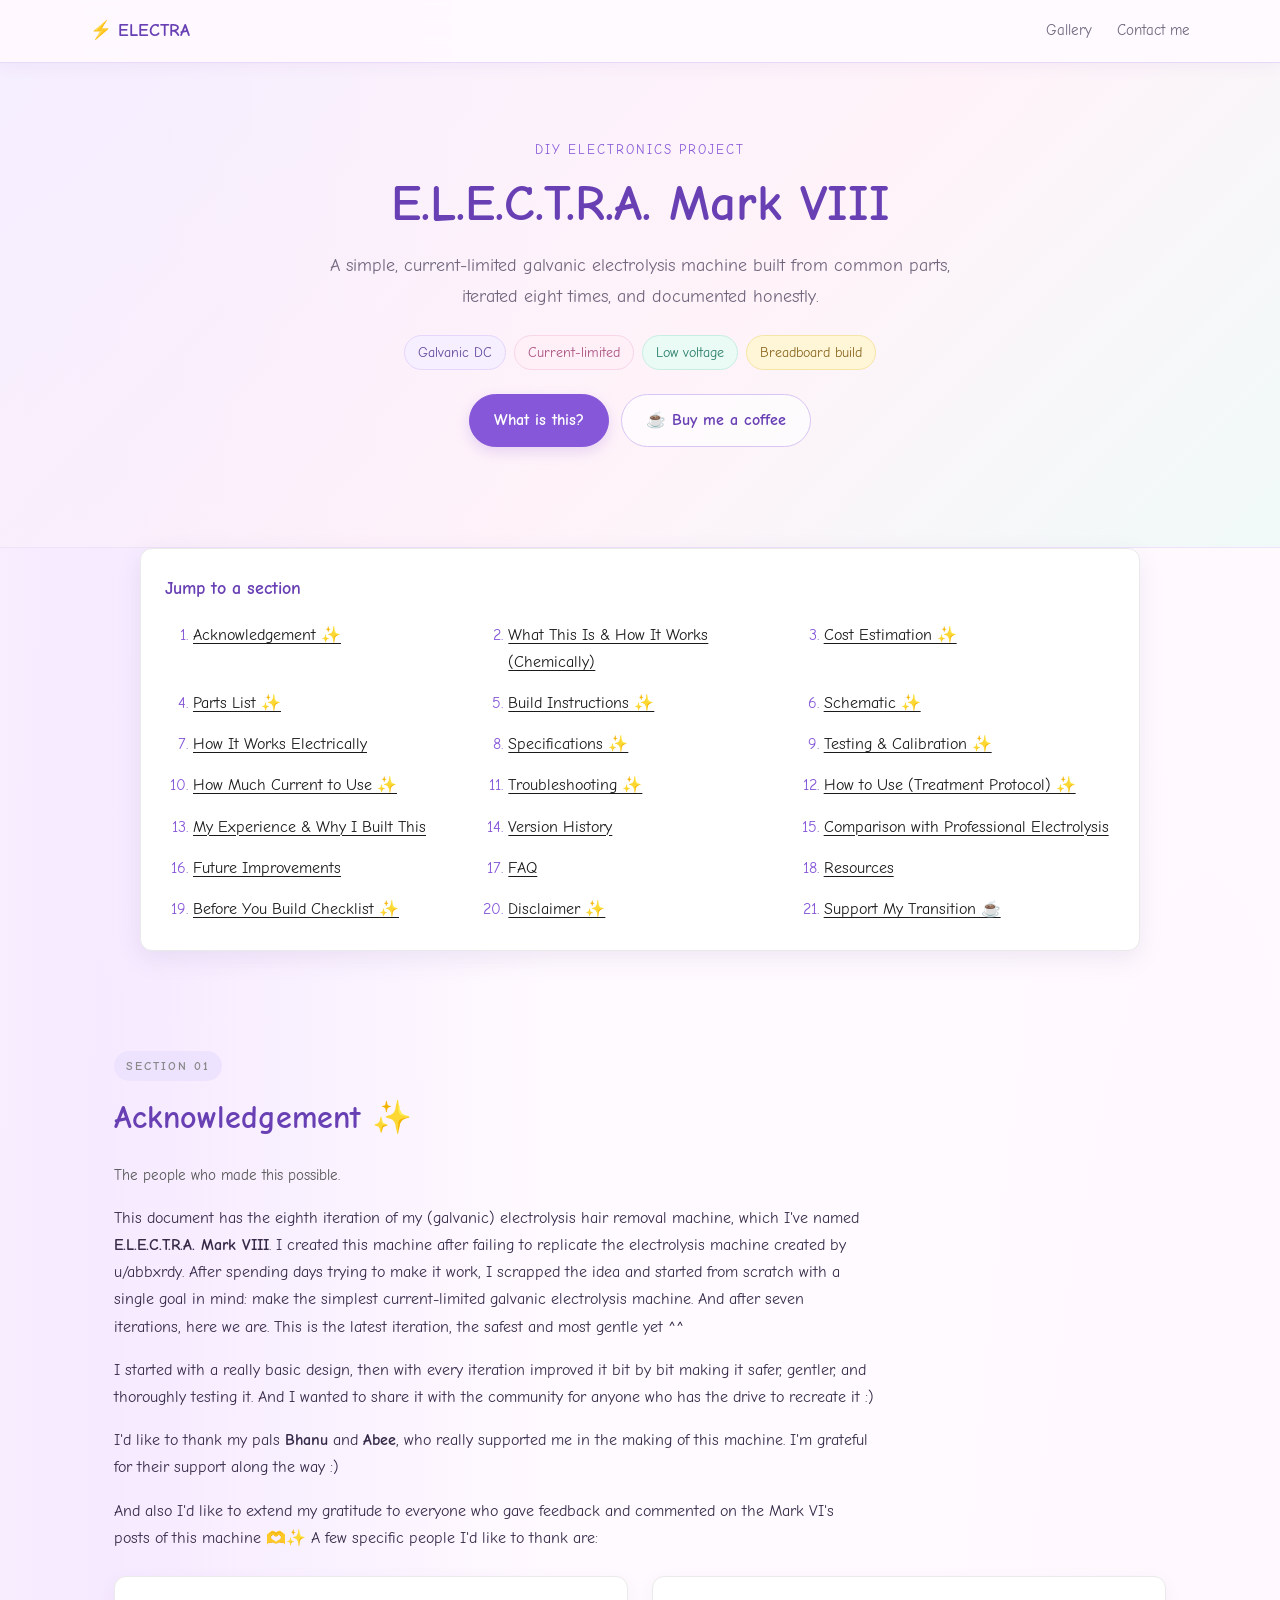
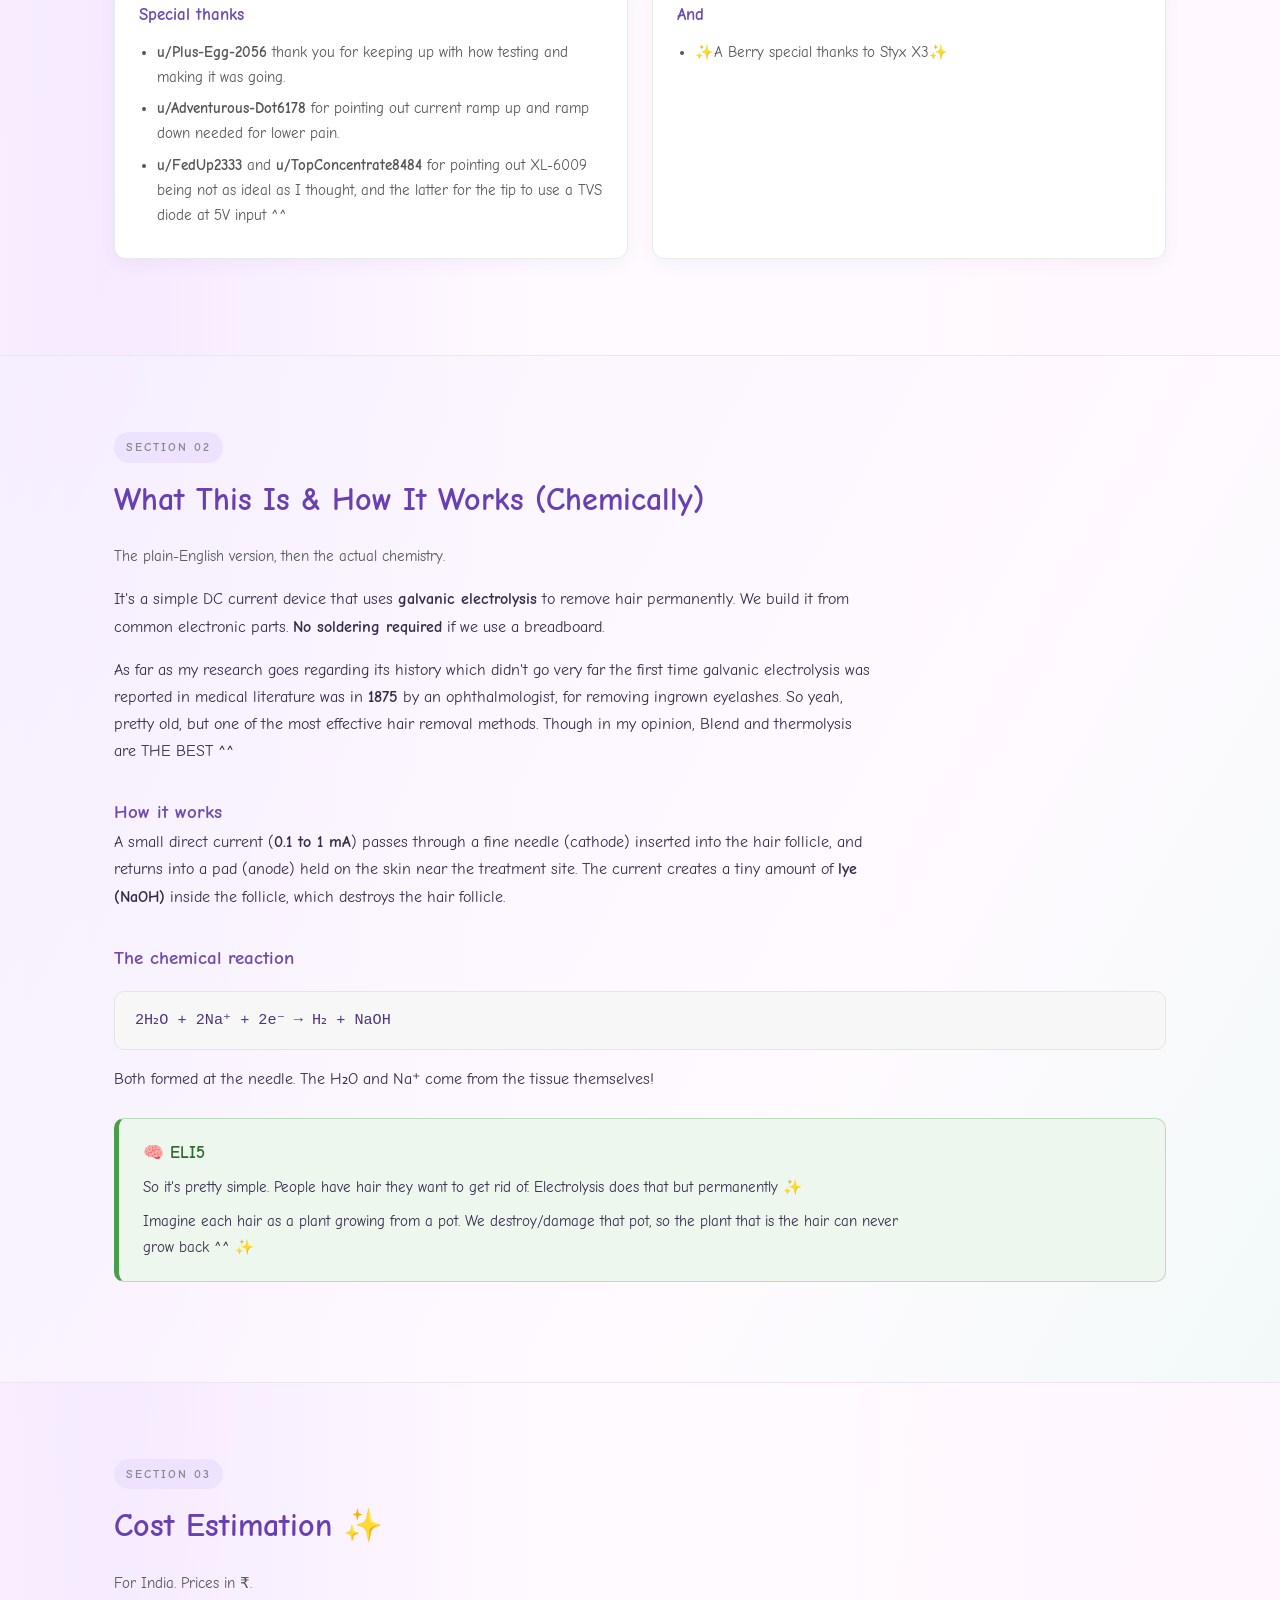
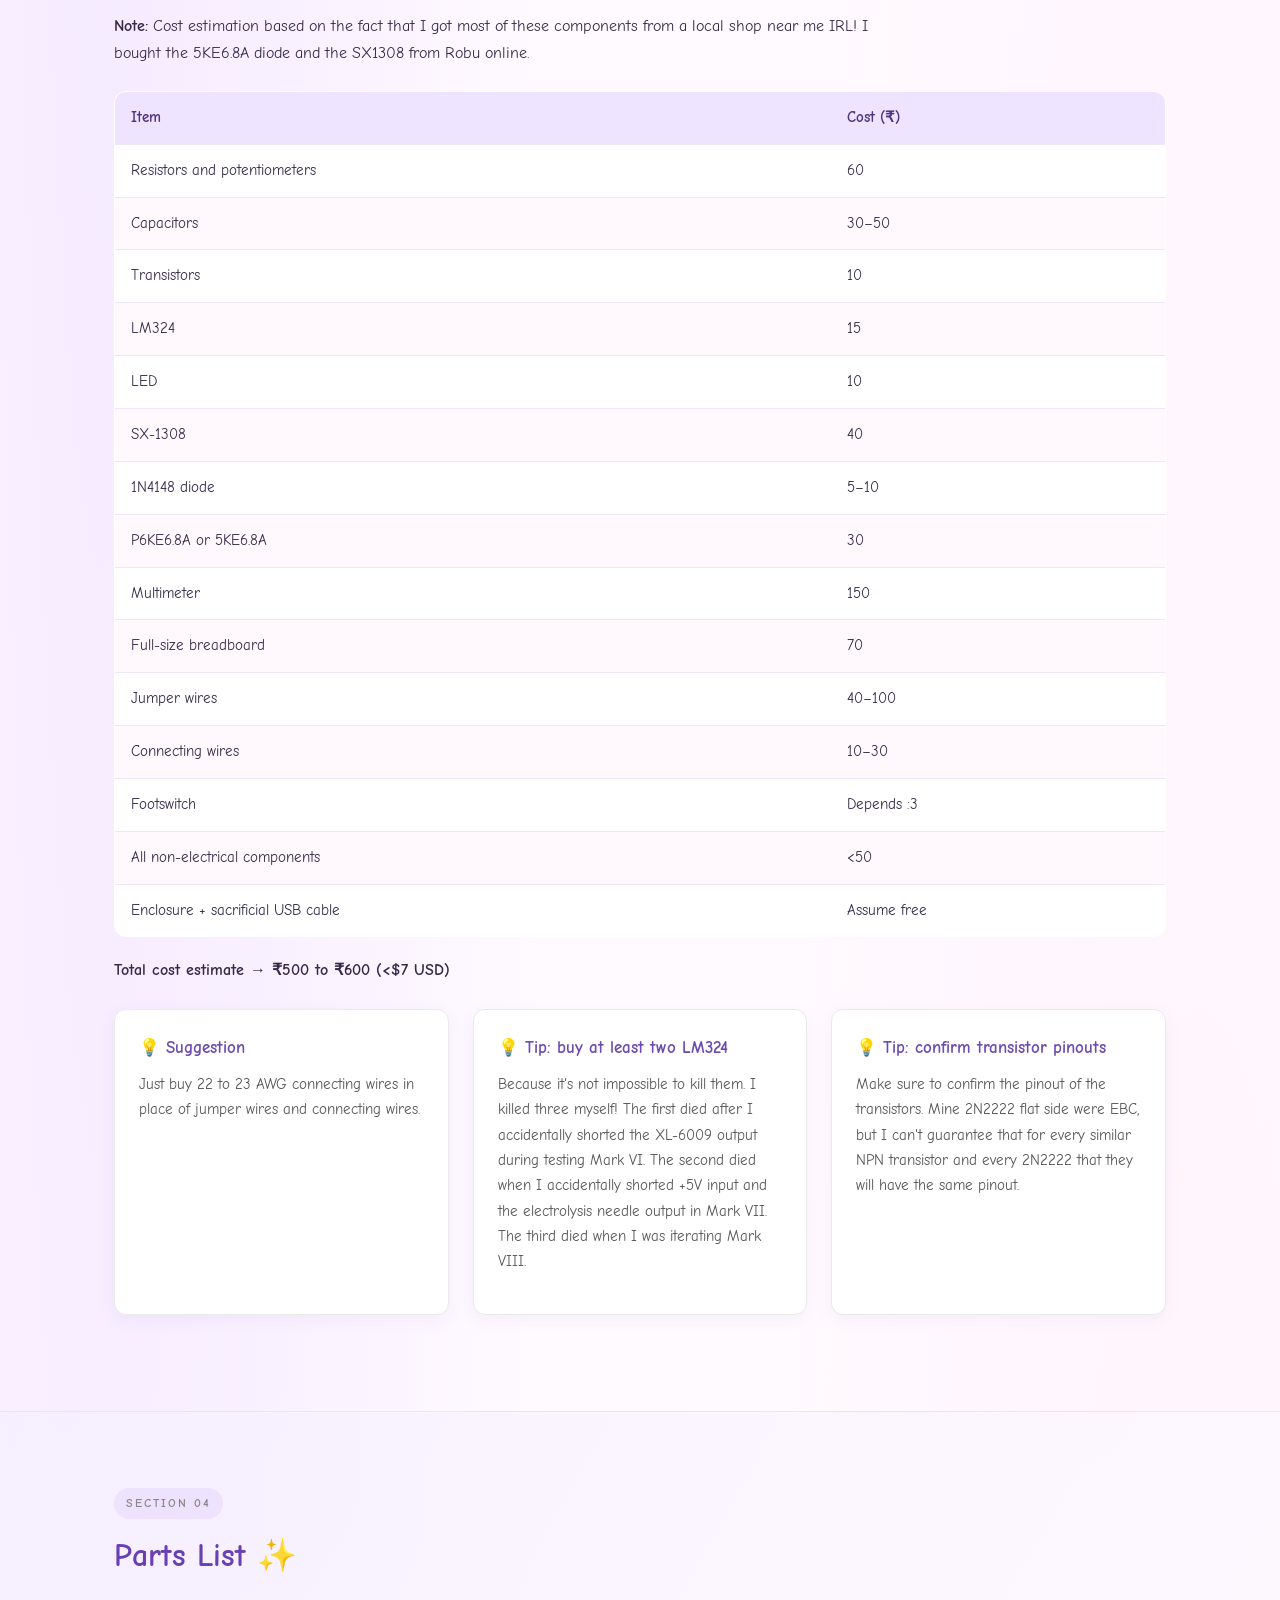
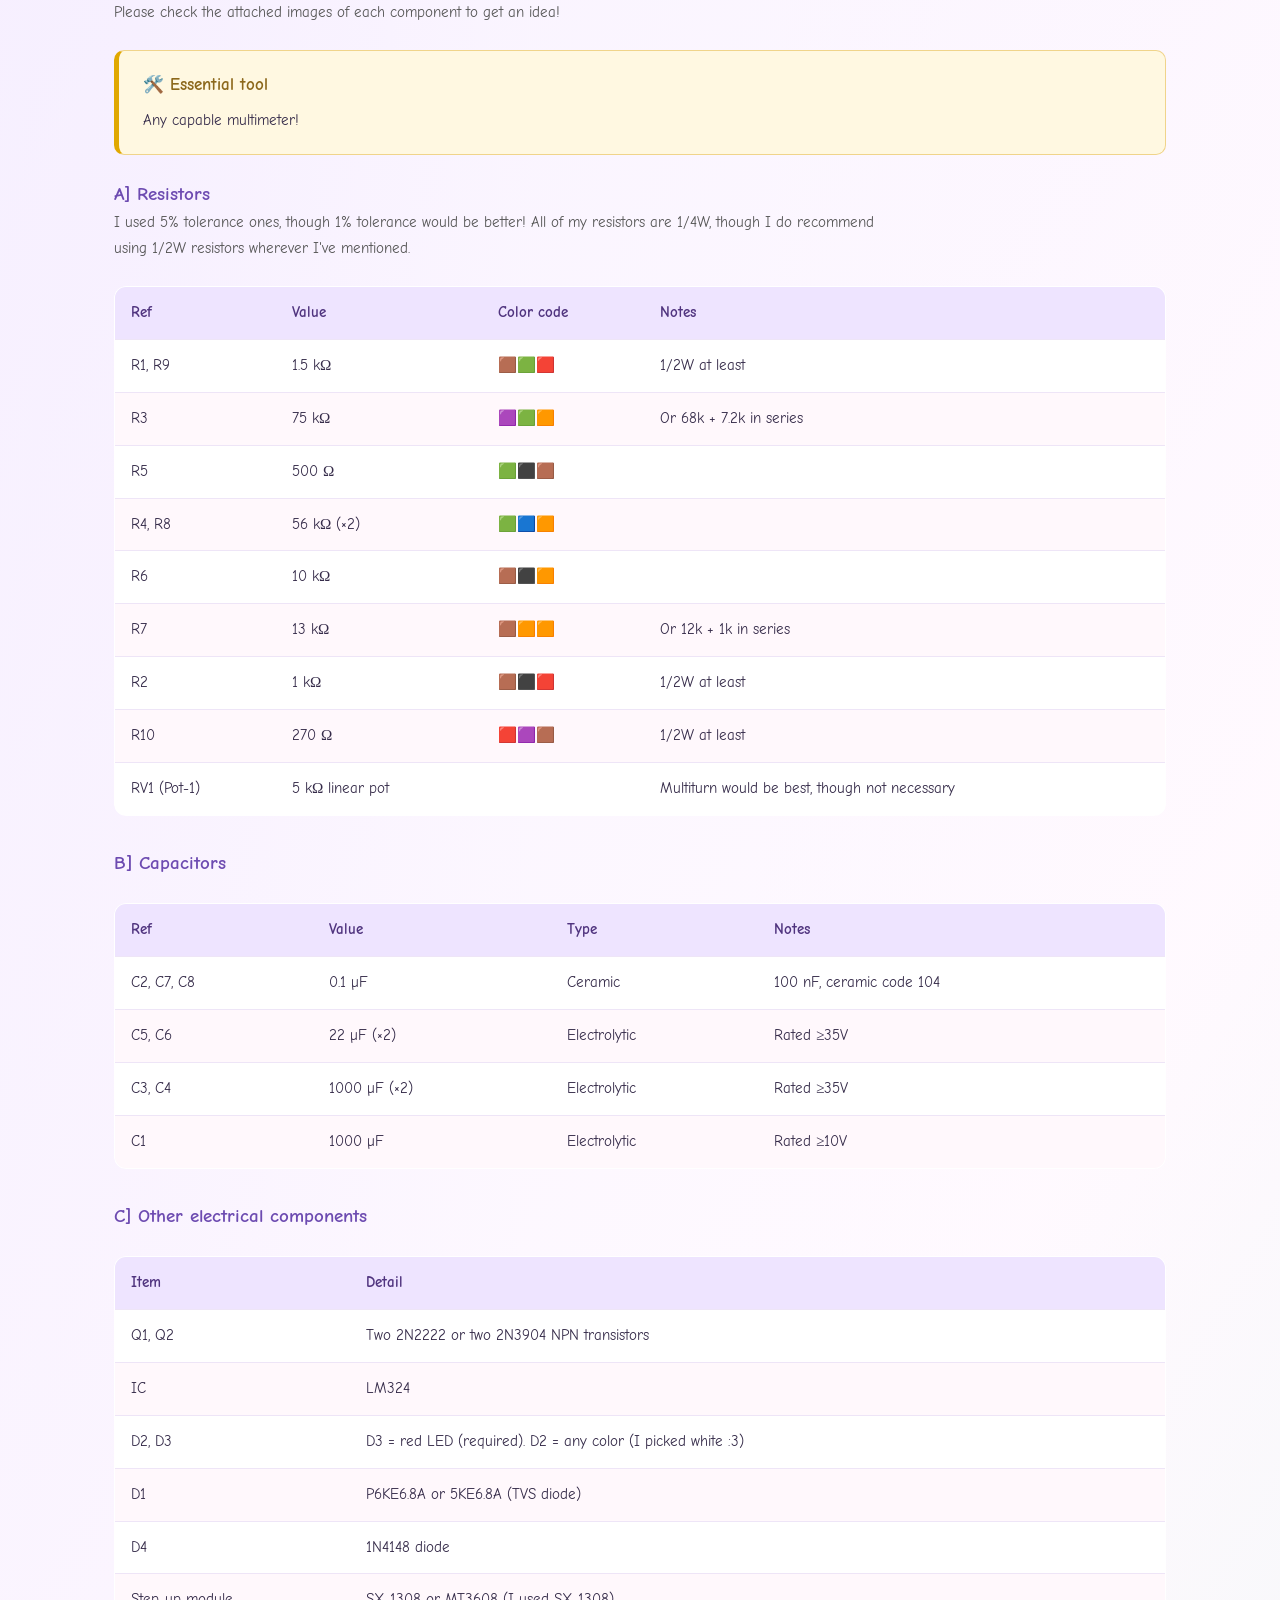
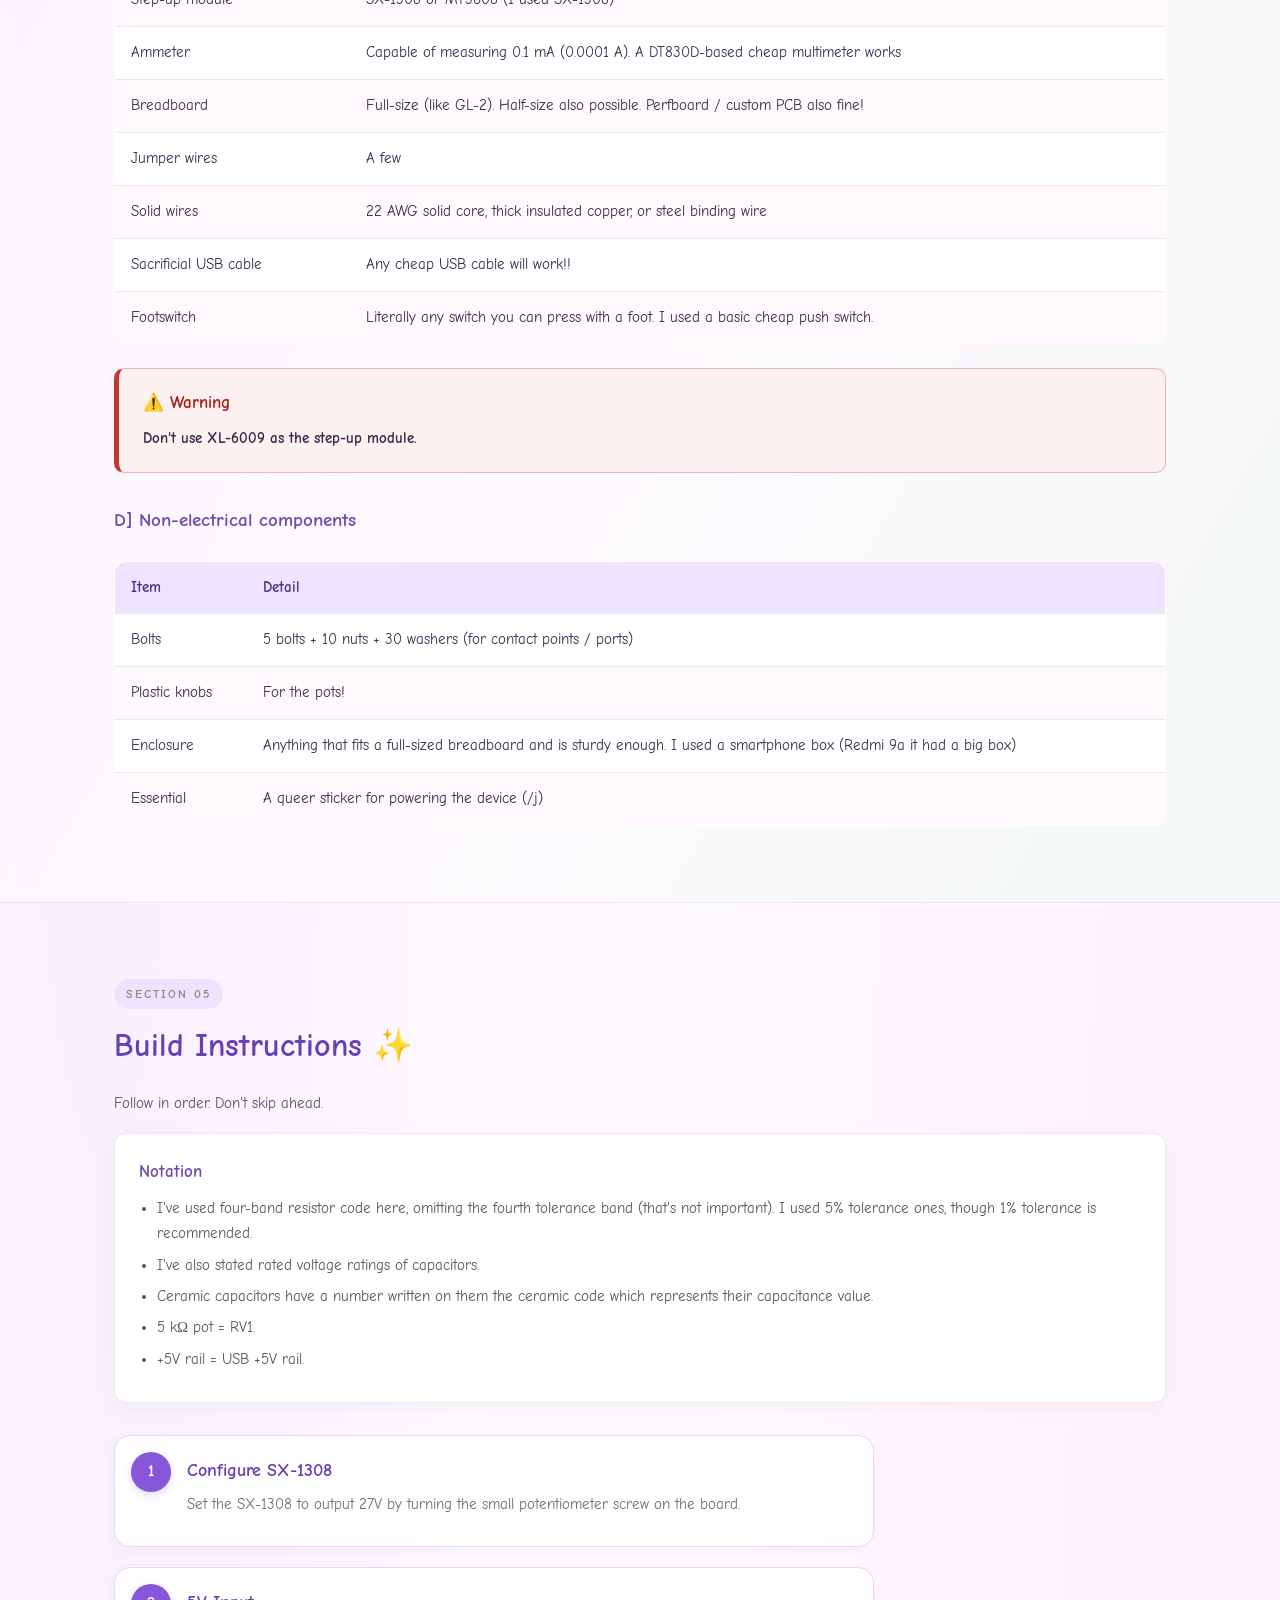
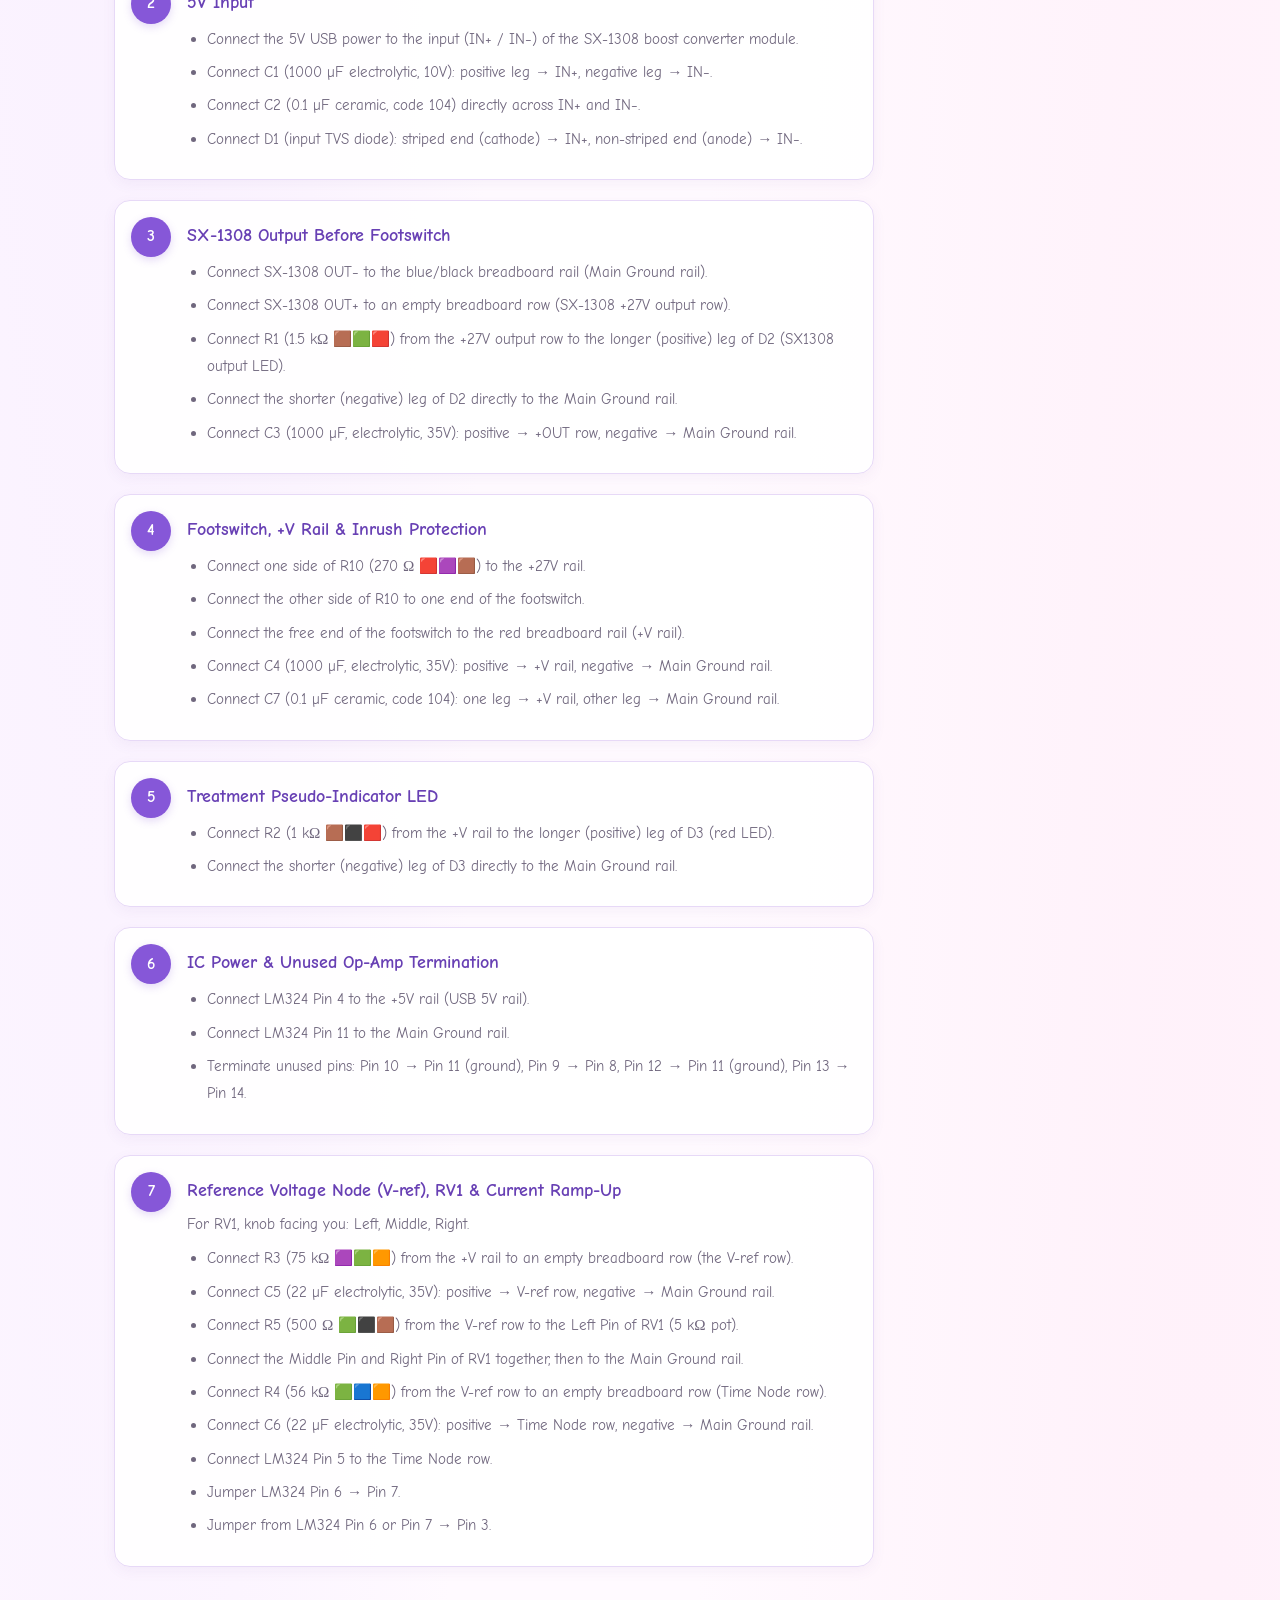
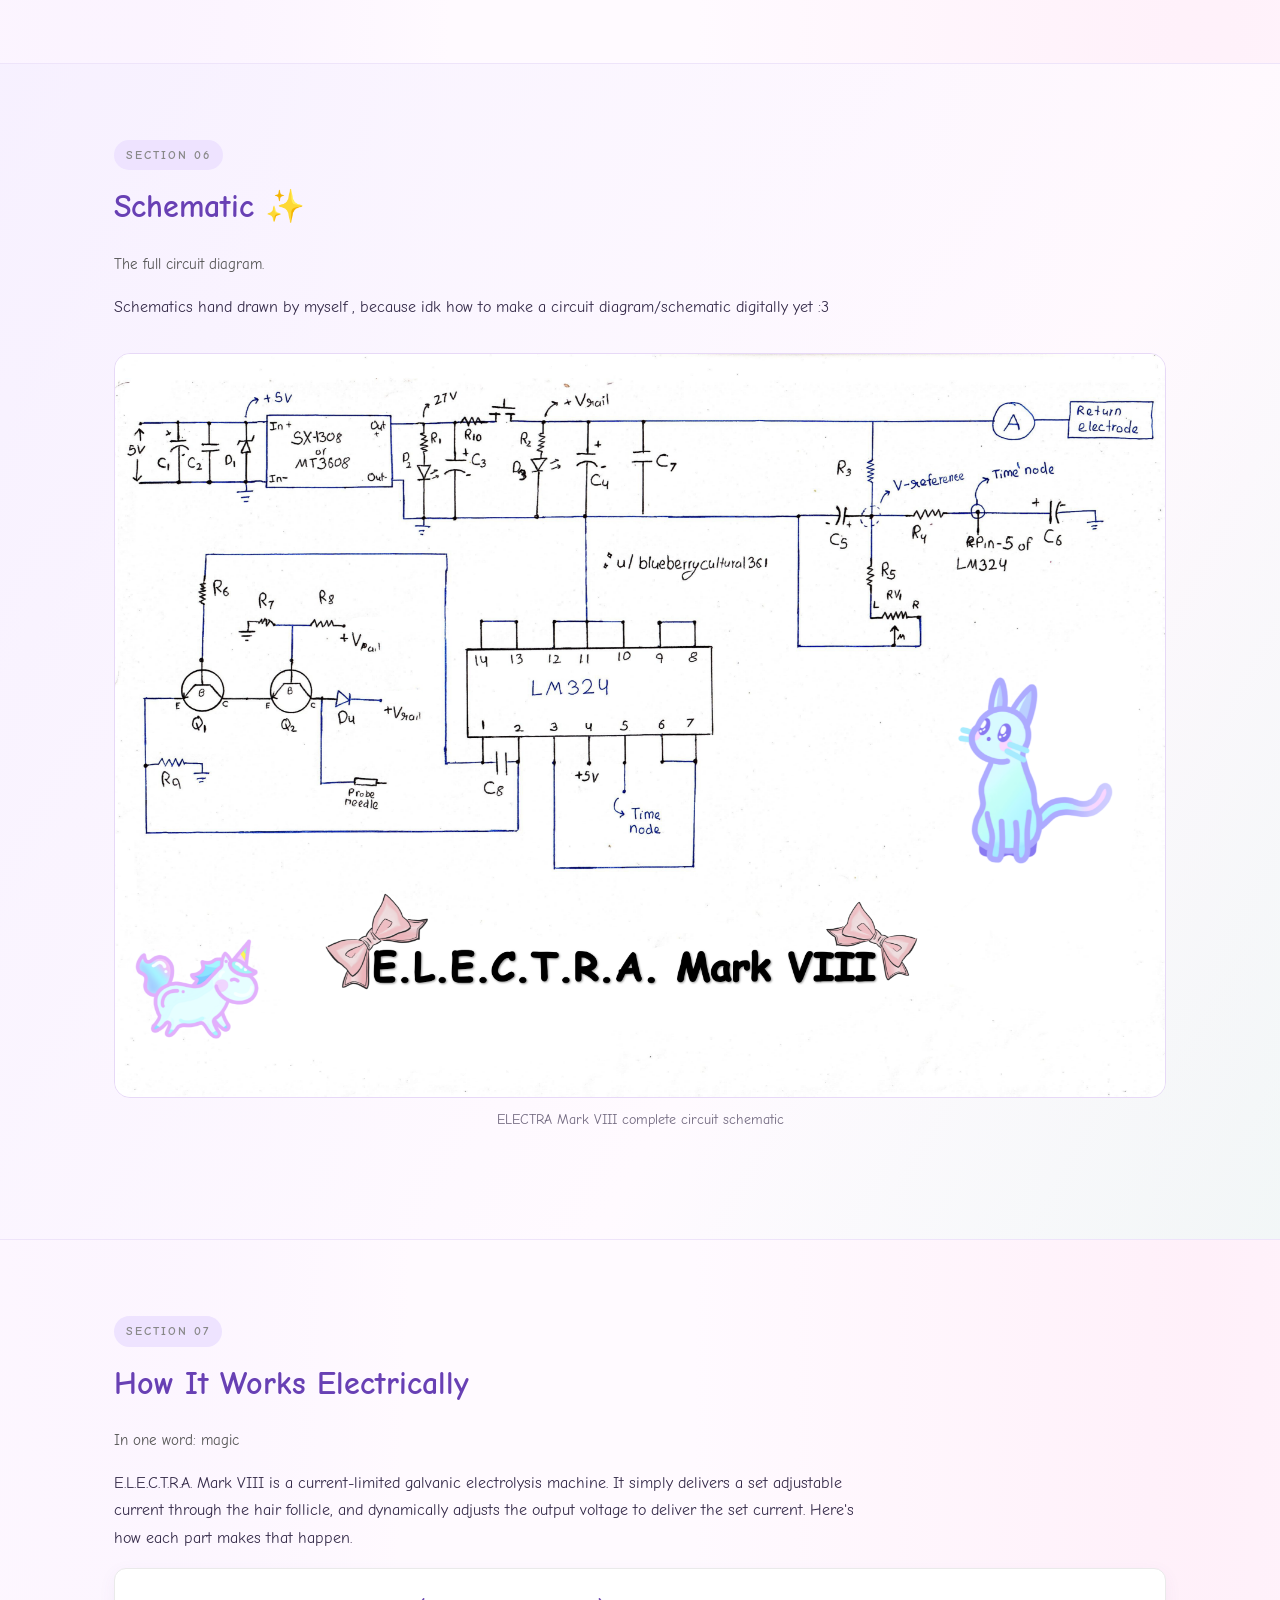
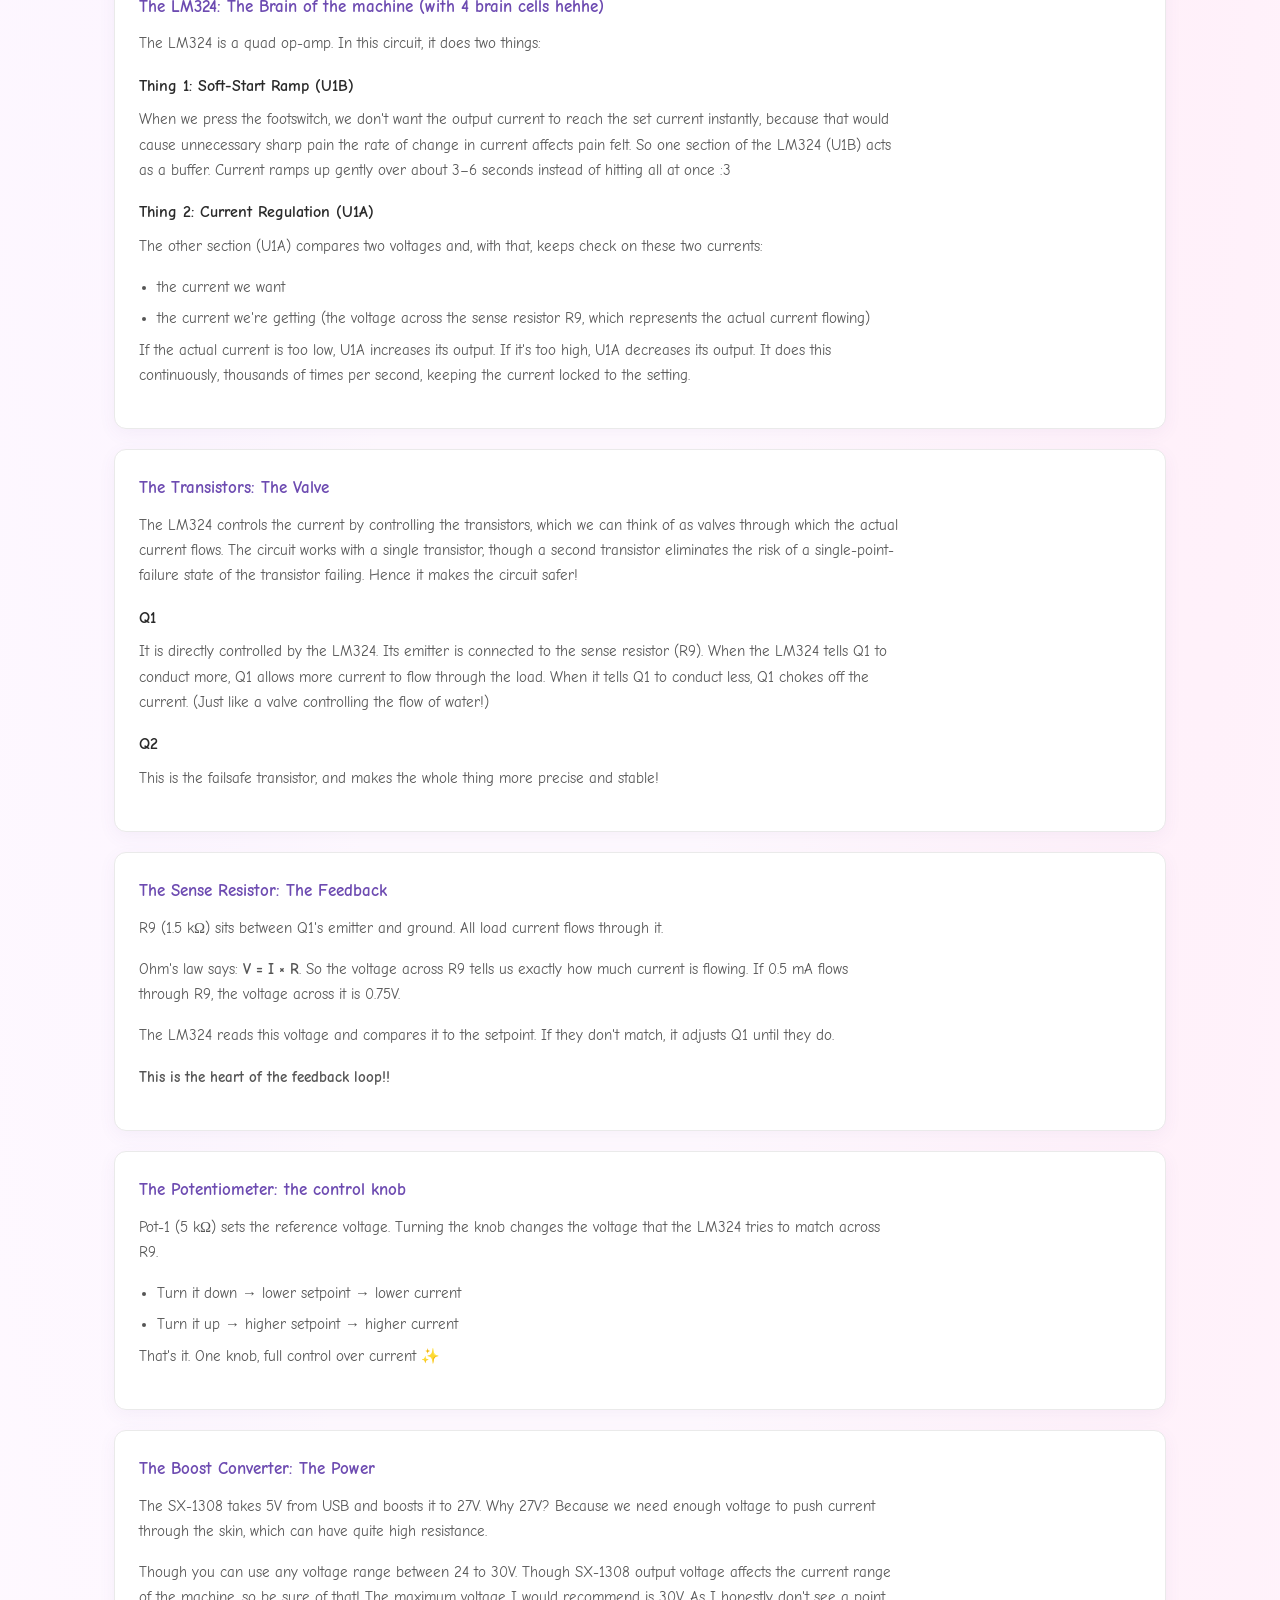
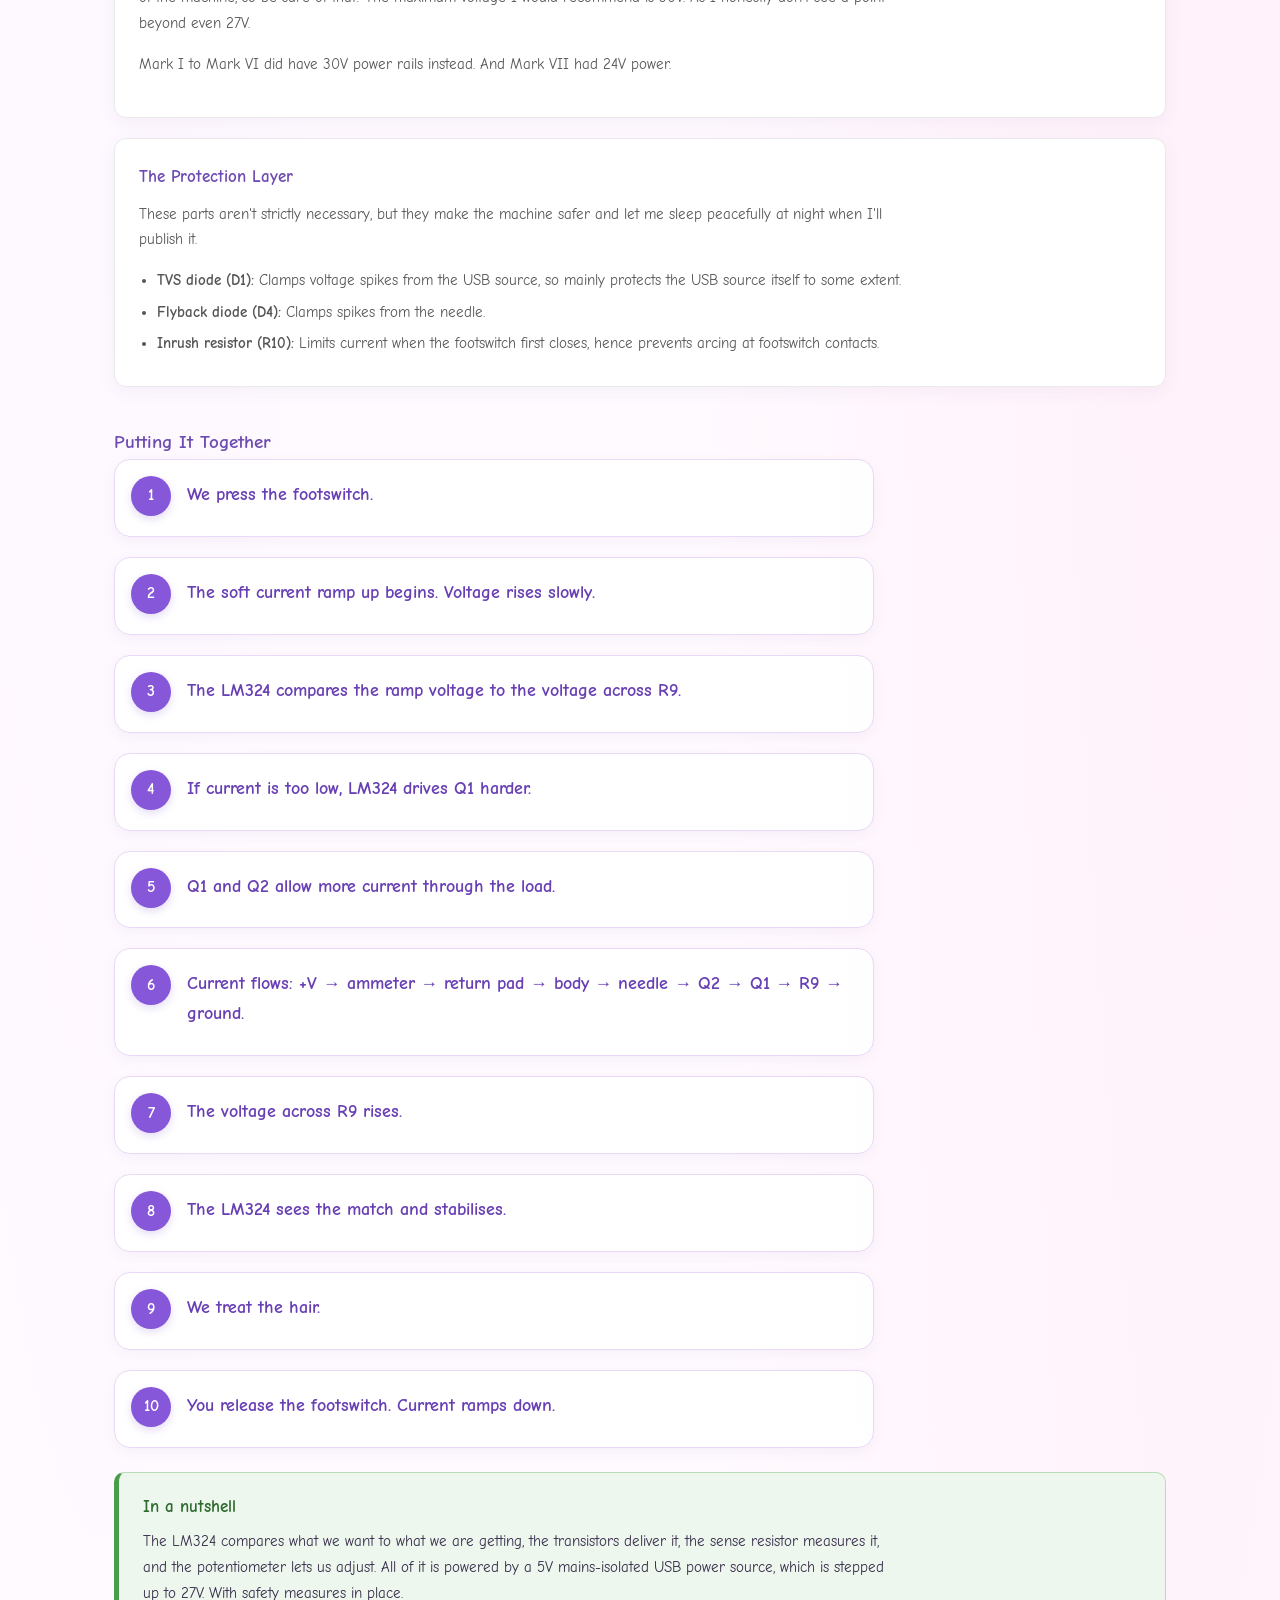
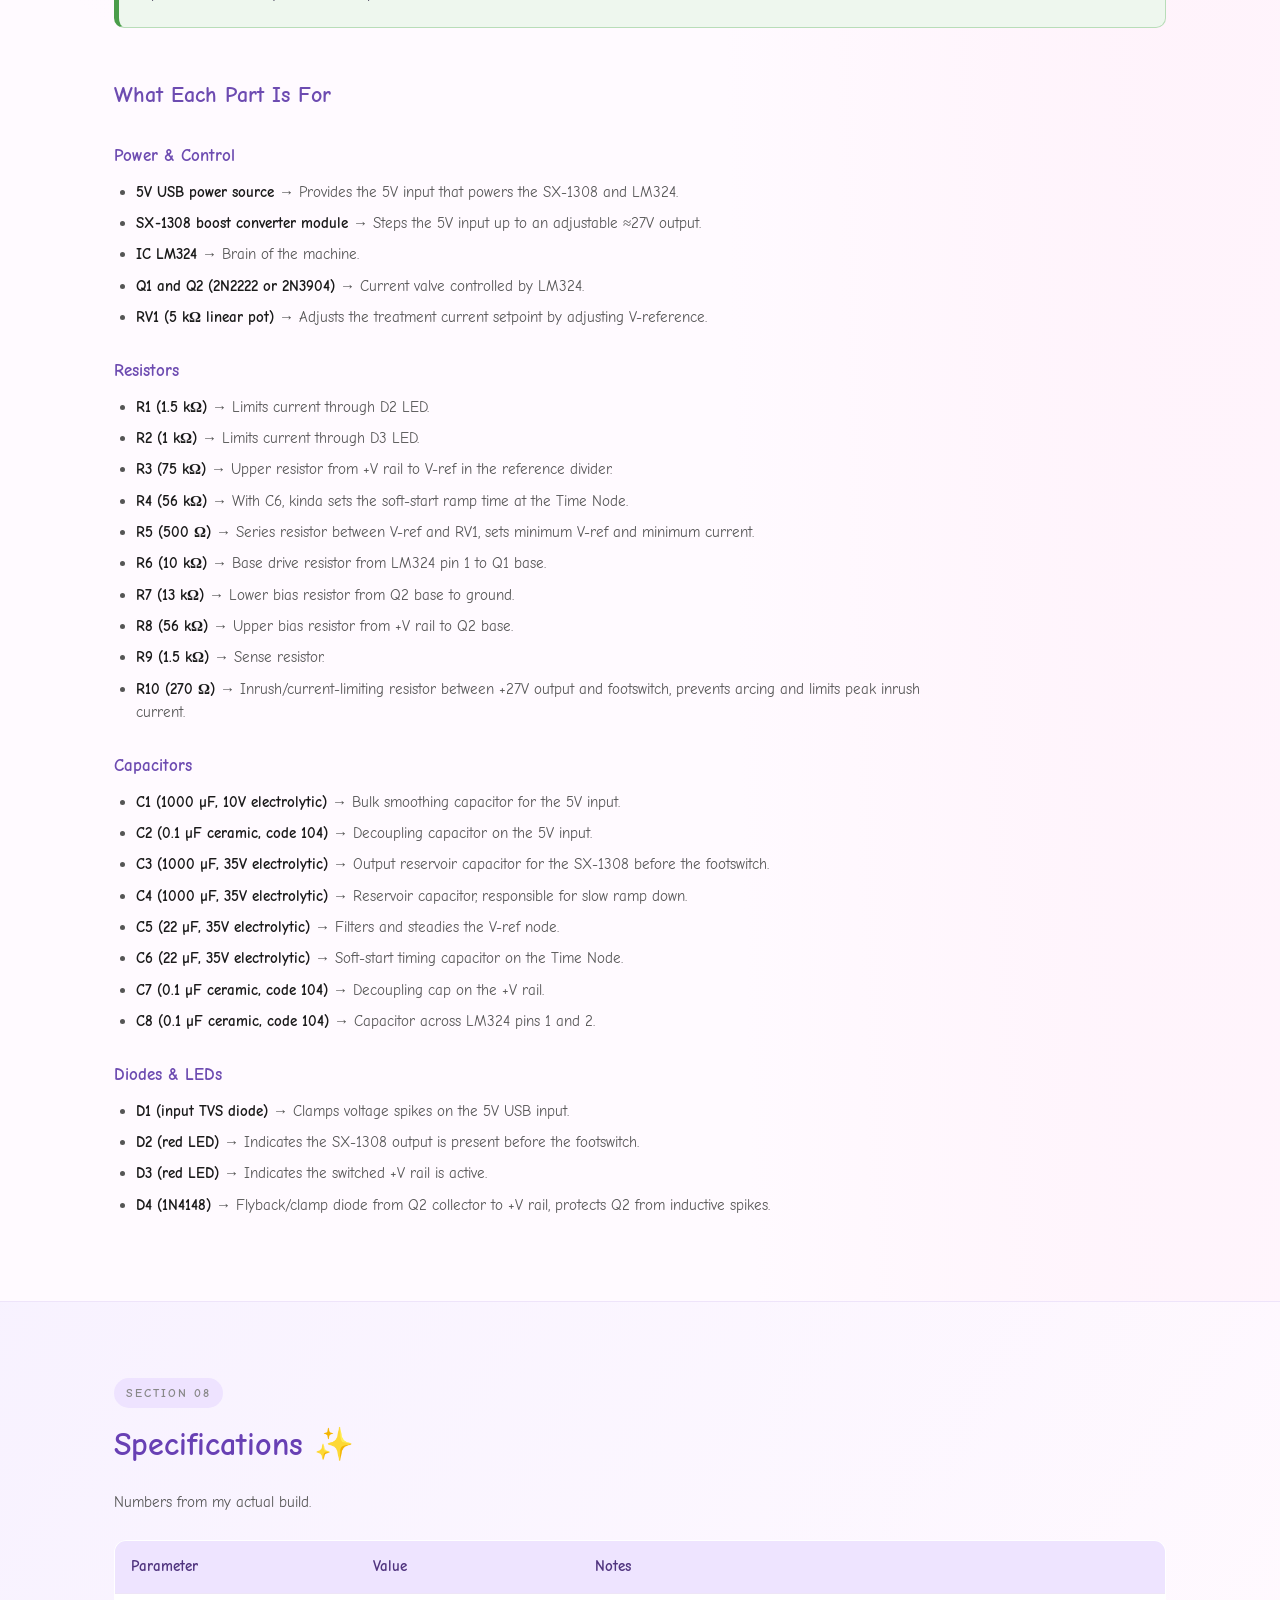
==== commit 2118fe9f: "Add files via upload" ====
--- a/index.html
+++ b/index.html
@@ -206,7 +206,7 @@
         <div class="panel">
           <h3>Special thanks</h3>
           <ul>
-            <li><strong>u/biosphereprime</strong> thank you for keeping up with how testing and making it was going.</li>
+            <li><strong>u/Plus-Egg-2056</strong> thank you for keeping up with how testing and making it was going.</li>
             <li><strong>u/Adventurous-Dot6178</strong> for pointing out current ramp up and ramp down needed for lower pain.</li>
             <li><strong>u/FedUp2333</strong> and <strong>u/TopConcentrate8484</strong> for pointing out XL-6009 being not as ideal as I thought, and the latter for the tip to use a TVS diode at 5V input ^^</li>
           </ul>
@@ -931,6 +931,61 @@
         time (FOR BODY HAIR). Though yeah, I definitely do not recommend that.
       </p>
 
+      <h3 style="margin-top:32px;">Rough reference by hair type</h3>
+      <p><strong>Note: for rough reference only</strong></p>
+      <div class="table-wrap">
+        <table>
+          <thead>
+            <tr>
+              <th>Hair / Follicle Type</th>
+              <th>Current Range (mA DC)</th>
+              <th>Time Range (seconds)</th>
+              <th>Approx. Lye Units</th>
+            </tr>
+          </thead>
+          <tbody>
+            <tr><td>Vellus / very fine, shallow hair</td><td>0.1–0.3</td><td>10–20</td><td>2–5</td></tr>
+            <tr><td>Fine body hair, shallow follicle</td><td>0.2–0.4</td><td>15–25</td><td>5–10</td></tr>
+            <tr><td>Medium body or limb hair</td><td>0.3–0.5</td><td>20–30</td><td>10–15</td></tr>
+            <tr><td>Coarse terminal hair: underarm, bikini</td><td>0.4–0.6</td><td>25–40</td><td>15–25</td></tr>
+            <tr><td>Deep coarse beard or pubic hair</td><td>0.5–0.8</td><td>30–50</td><td>25–40</td></tr>
+            <tr><td>Very resistant, deep, coarse hair</td><td>0.6–1.0</td><td>40–60+</td><td>40–60+</td></tr>
+          </tbody>
+        </table>
+      </div>
+
+      <h3 style="margin-top:32px;">Time examples at 0.3 mA</h3>
+      <p><strong>Note: for rough reference only</strong></p>
+      <div class="table-wrap">
+        <table>
+          <thead><tr><th>Lye Units</th><th>Time at 0.3 mA</th><th>Hair Type</th></tr></thead>
+          <tbody>
+            <tr><td>5</td><td>~17 sec</td><td>Fine</td></tr>
+            <tr><td>10</td><td>~33 sec</td><td>Medium</td></tr>
+            <tr><td>15</td><td>50 sec</td><td>Medium/coarse</td></tr>
+            <tr><td>20</td><td>~67 sec</td><td>Coarse</td></tr>
+            <tr><td>30</td><td>100 sec (1 min 40 sec)</td><td>Deep coarse</td></tr>
+            <tr><td>40</td><td>~133 sec (2 min 13 sec)</td><td>Very resistant</td></tr>
+          </tbody>
+        </table>
+      </div>
+
+      <h3 style="margin-top:32px;">Time examples at 0.7 mA</h3>
+      <p><strong>Note: for rough reference only</strong></p>
+      <div class="table-wrap">
+        <table>
+          <thead><tr><th>Lye Units</th><th>Time at 0.7 mA</th><th>Hair Type</th></tr></thead>
+          <tbody>
+            <tr><td>5</td><td>~7 sec</td><td>Fine</td></tr>
+            <tr><td>10</td><td>~14 sec</td><td>Medium</td></tr>
+            <tr><td>15</td><td>~21 sec</td><td>Medium/coarse</td></tr>
+            <tr><td>20</td><td>~29 sec</td><td>Coarse</td></tr>
+            <tr><td>30</td><td>~43 sec</td><td>Deep coarse</td></tr>
+            <tr><td>40</td><td>~57 sec</td><td>Very resistant</td></tr>
+          </tbody>
+        </table>
+      </div>
+
       <div class="warn">
         <h3>⚠️ Be conservative</h3>
         <p>
@@ -1278,14 +1333,75 @@
       <p class="num">Section 15</p>
       <h2>Comparison with Professional Electrolysis</h2>
 
-      <div class="warn">
-        <h3>📝 Draft</h3>
-        <p>
-          Honestly, professional electrolysis is faster, safer, and more reliable.
-          This DIY version is for people who can't afford or access professional
-          treatment (like me) or who want to learn and build (also like me).
-        </p>
-      </div>
+      <div class="table-wrap">
+        <table>
+          <thead>
+            <tr>
+              <th>Aspect</th>
+              <th>DIY (This Build)</th>
+              <th>Professional</th>
+            </tr>
+          </thead>
+          <tbody>
+            <tr>
+              <td>Cost</td>
+              <td>₹500–600 one-time (approx. $5–6)</td>
+              <td>₹500–1500 per session* (approx. $5–16)</td>
+            </tr>
+            <tr>
+              <td>Current type</td>
+              <td>Galvanic only</td>
+              <td>Galvanic, thermolysis, or blend</td>
+            </tr>
+            <tr>
+              <td>Speed</td>
+              <td>Slow (~5–30 sec per hair)</td>
+              <td>Fast (~1–5 sec per hair)</td>
+            </tr>
+            <tr>
+              <td>Pain</td>
+              <td>Manageable at low currents</td>
+              <td>Well-managed by professional</td>
+            </tr>
+            <tr>
+              <td>Results</td>
+              <td>Permanent if done correctly</td>
+              <td>Permanent</td>
+            </tr>
+            <tr>
+              <td>Safety</td>
+              <td>DIY risk</td>
+              <td>Trained professional, sterile</td>
+            </tr>
+            <tr>
+              <td>Skin types</td>
+              <td>All</td>
+              <td>All</td>
+            </tr>
+            <tr>
+              <td>Learning curve</td>
+              <td>Steep</td>
+              <td>None (pro does it)</td>
+            </tr>
+            <tr>
+              <td>Time investment</td>
+              <td>High</td>
+              <td>Low</td>
+            </tr>
+            <tr>
+              <td>Regulation</td>
+              <td>Unapproved</td>
+              <td>Licensed and regulated</td>
+            </tr>
+          </tbody>
+        </table>
+      </div>
+
+      <p style="margin-top:16px;">*Actual electrolysis session price highly varies by region to region and by clinic to clinic , cost stated here is regards with India</p>
+
+      <p style="margin-top:24px;">
+        <strong>Honest take:</strong> Professional electrolysis is faster, safer, and more reliable. This DIY version is for people who can't afford or access professional treatment, or who want to learn and build. If you can afford professional sessions, go professional. This is a fallback, not a replacement.
+      </p>
     </div>
   </section>
 
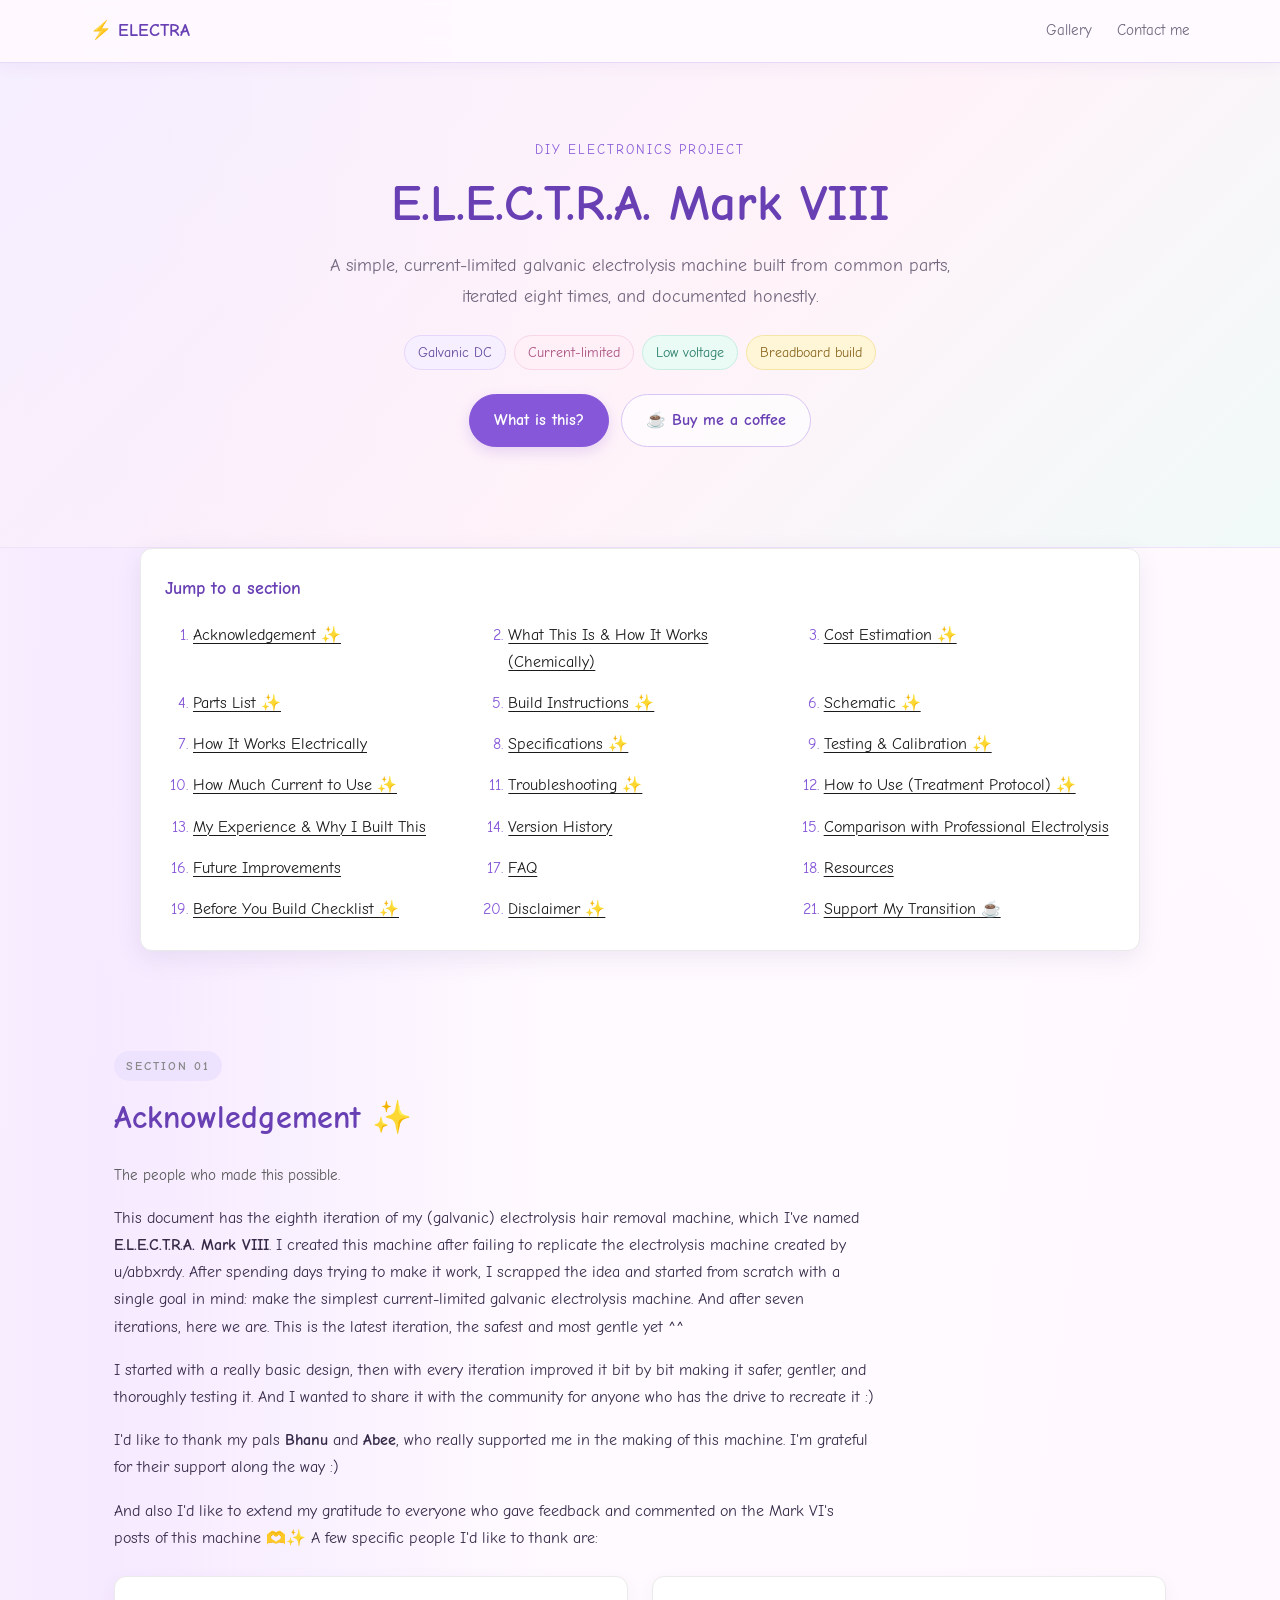
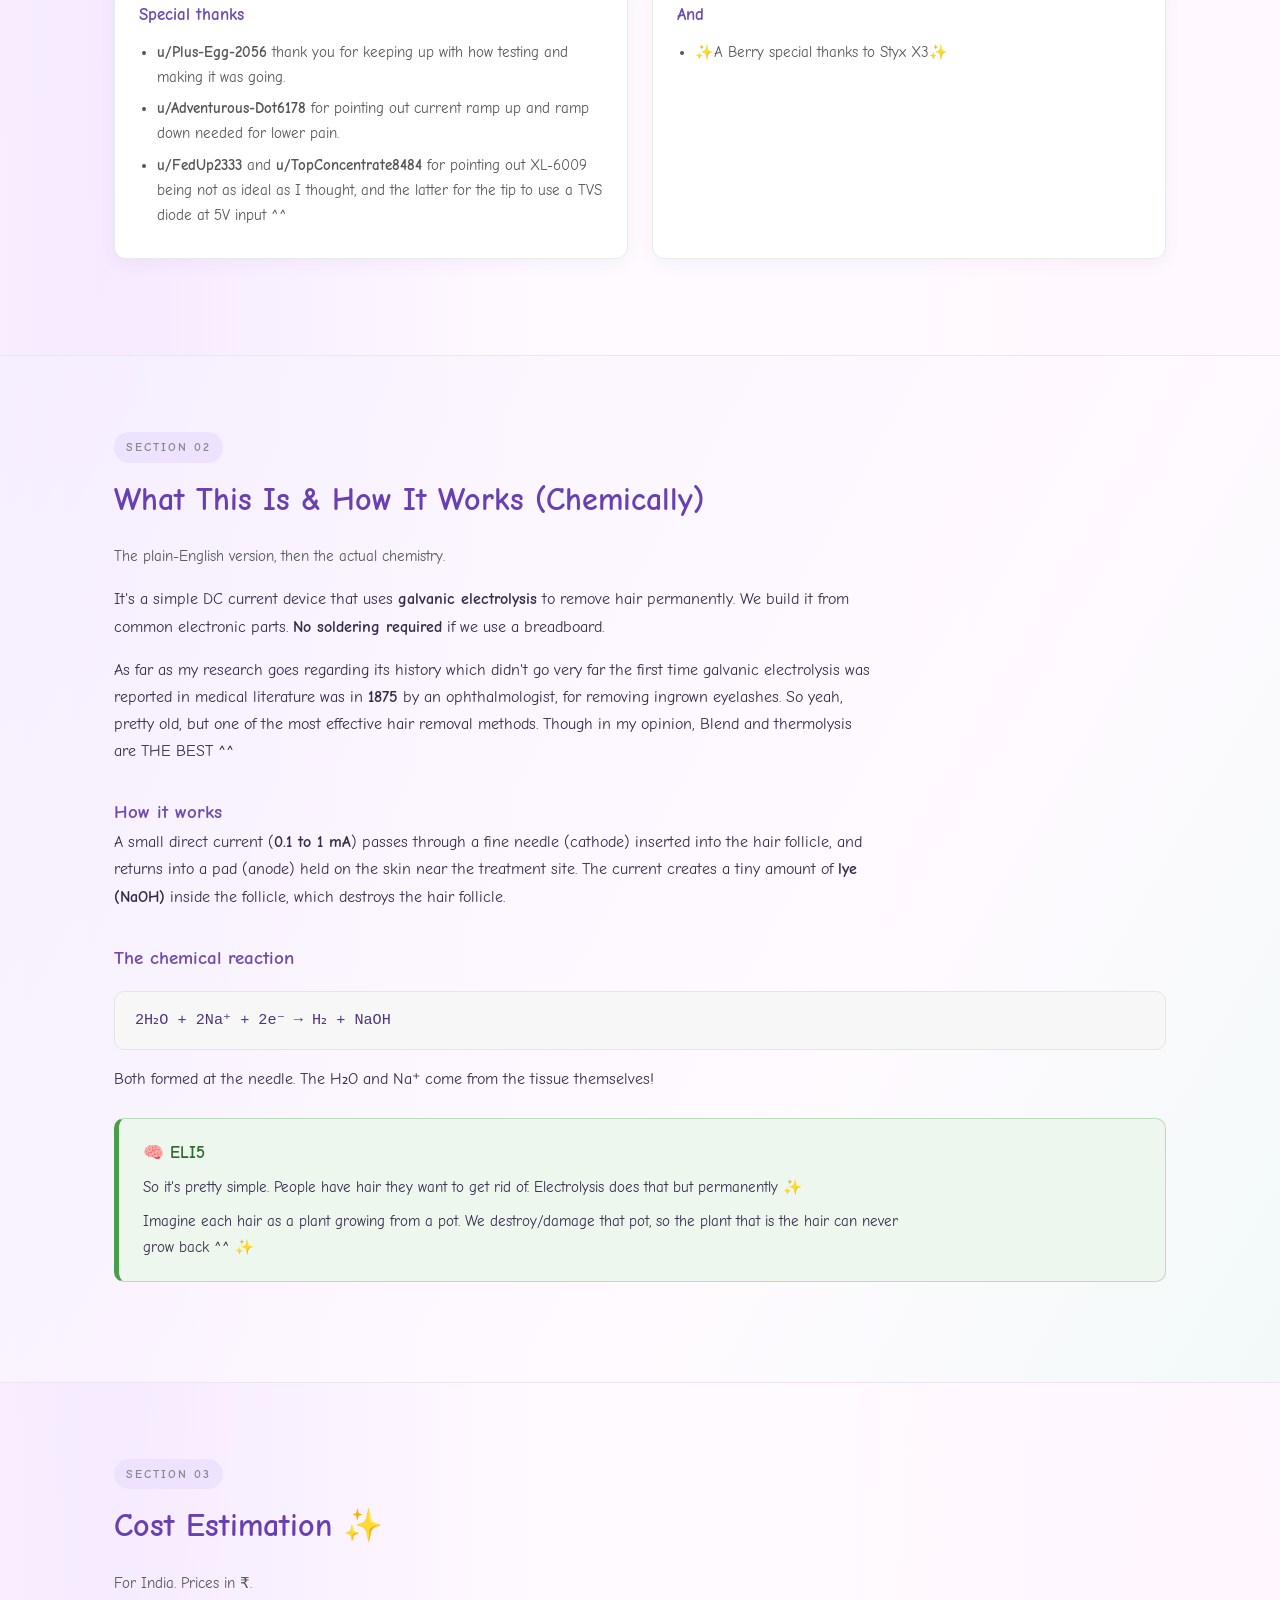
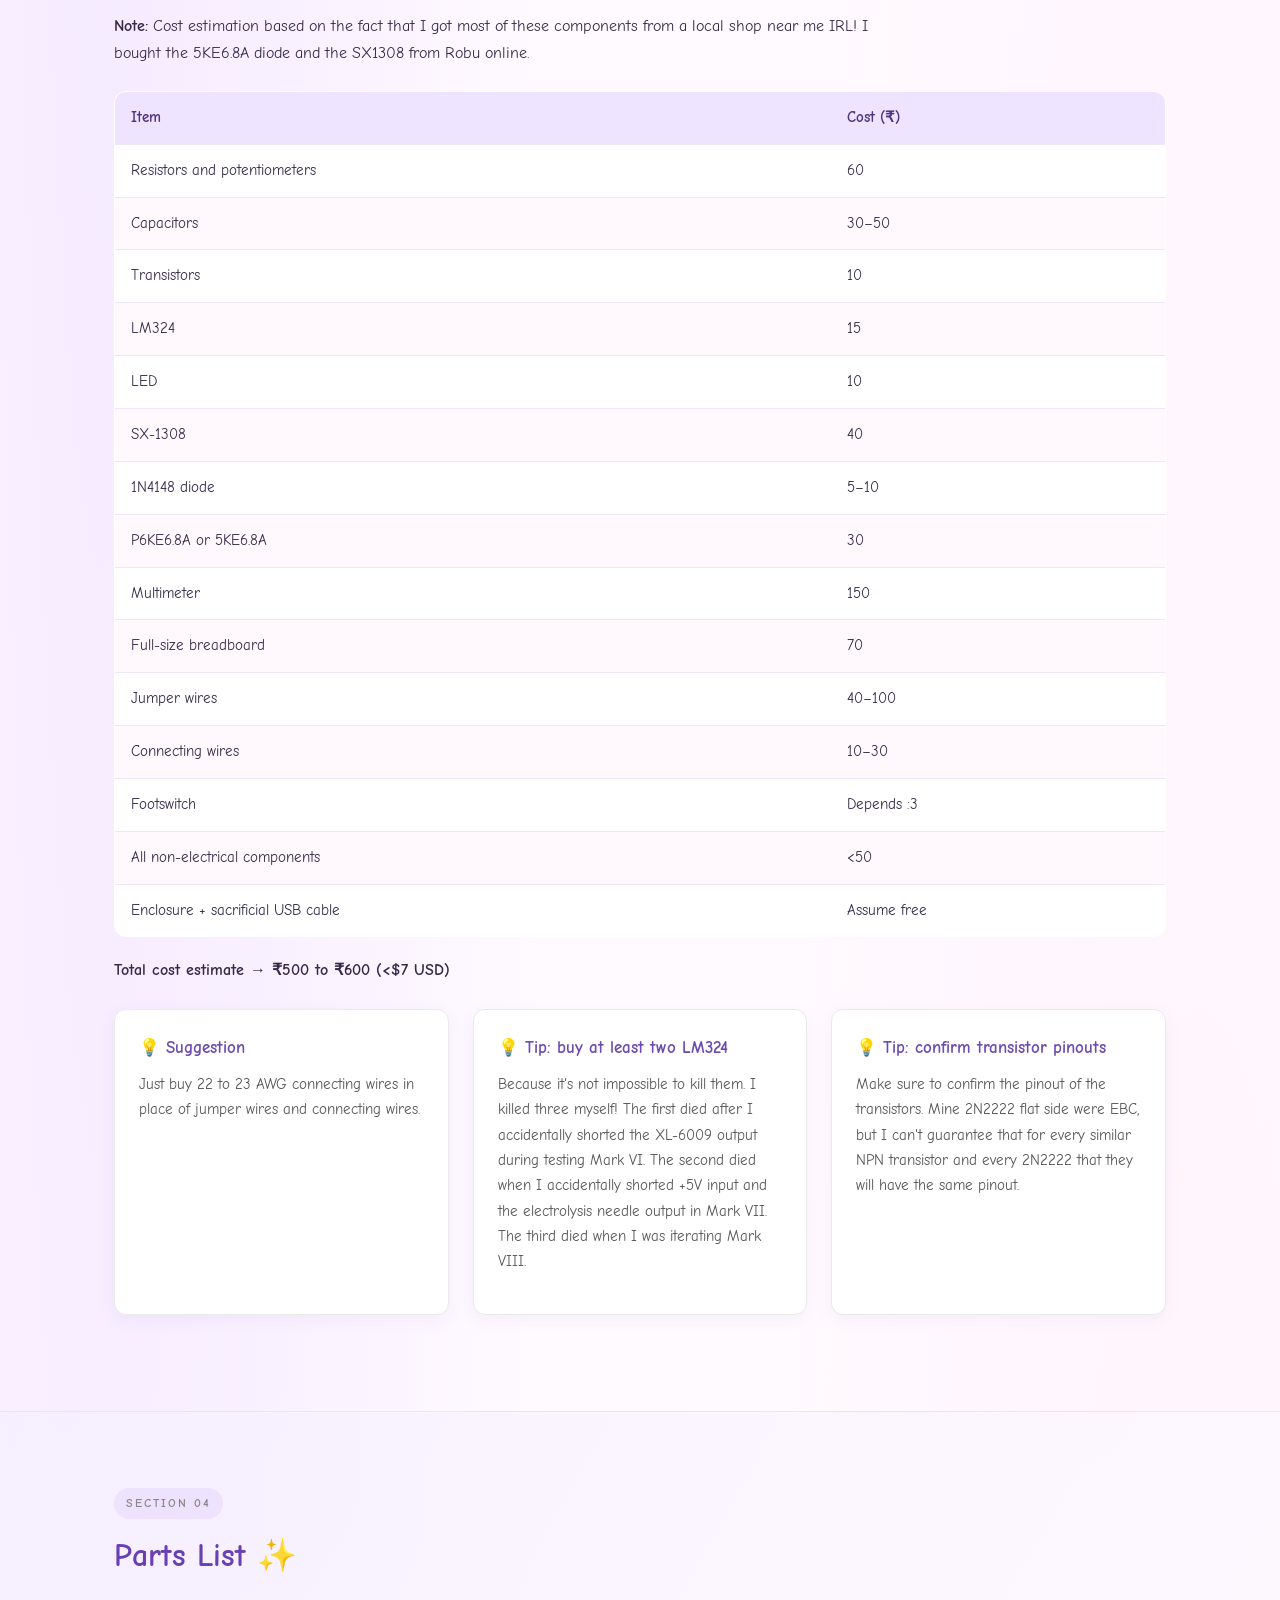
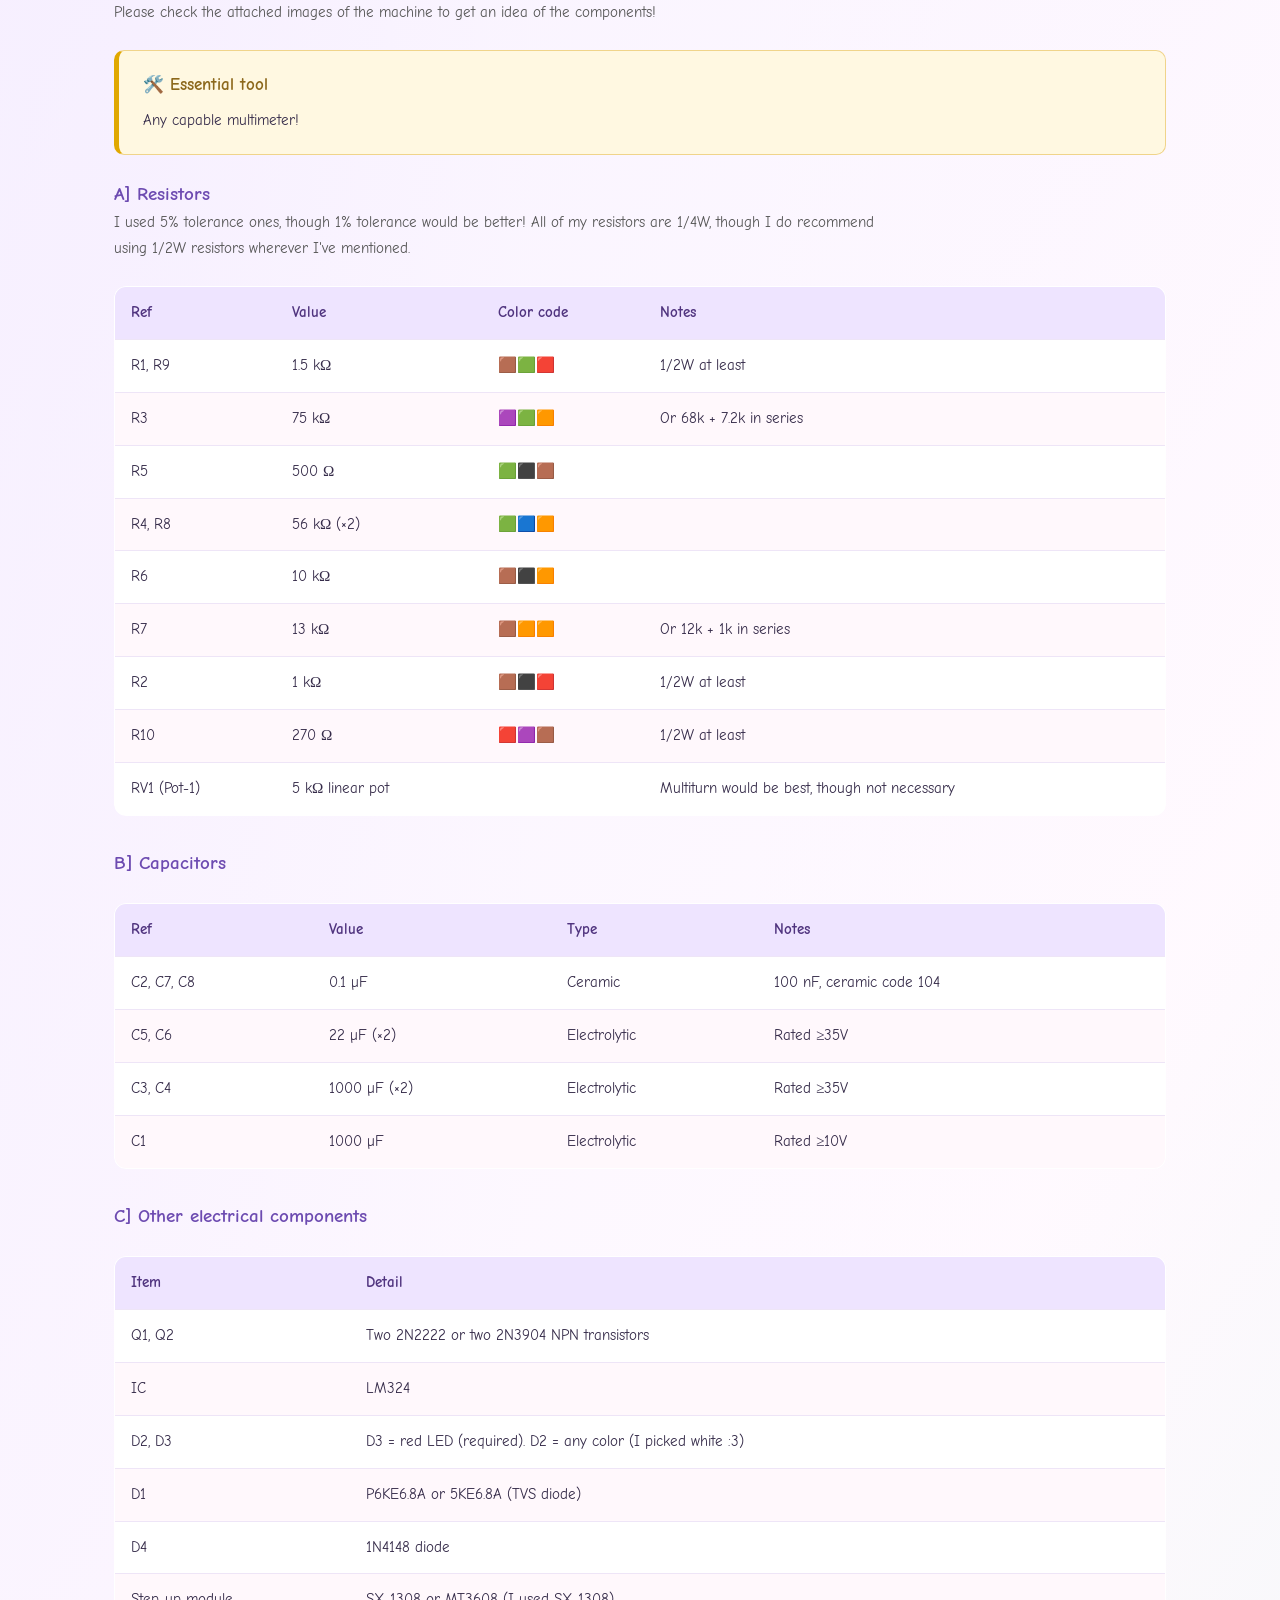
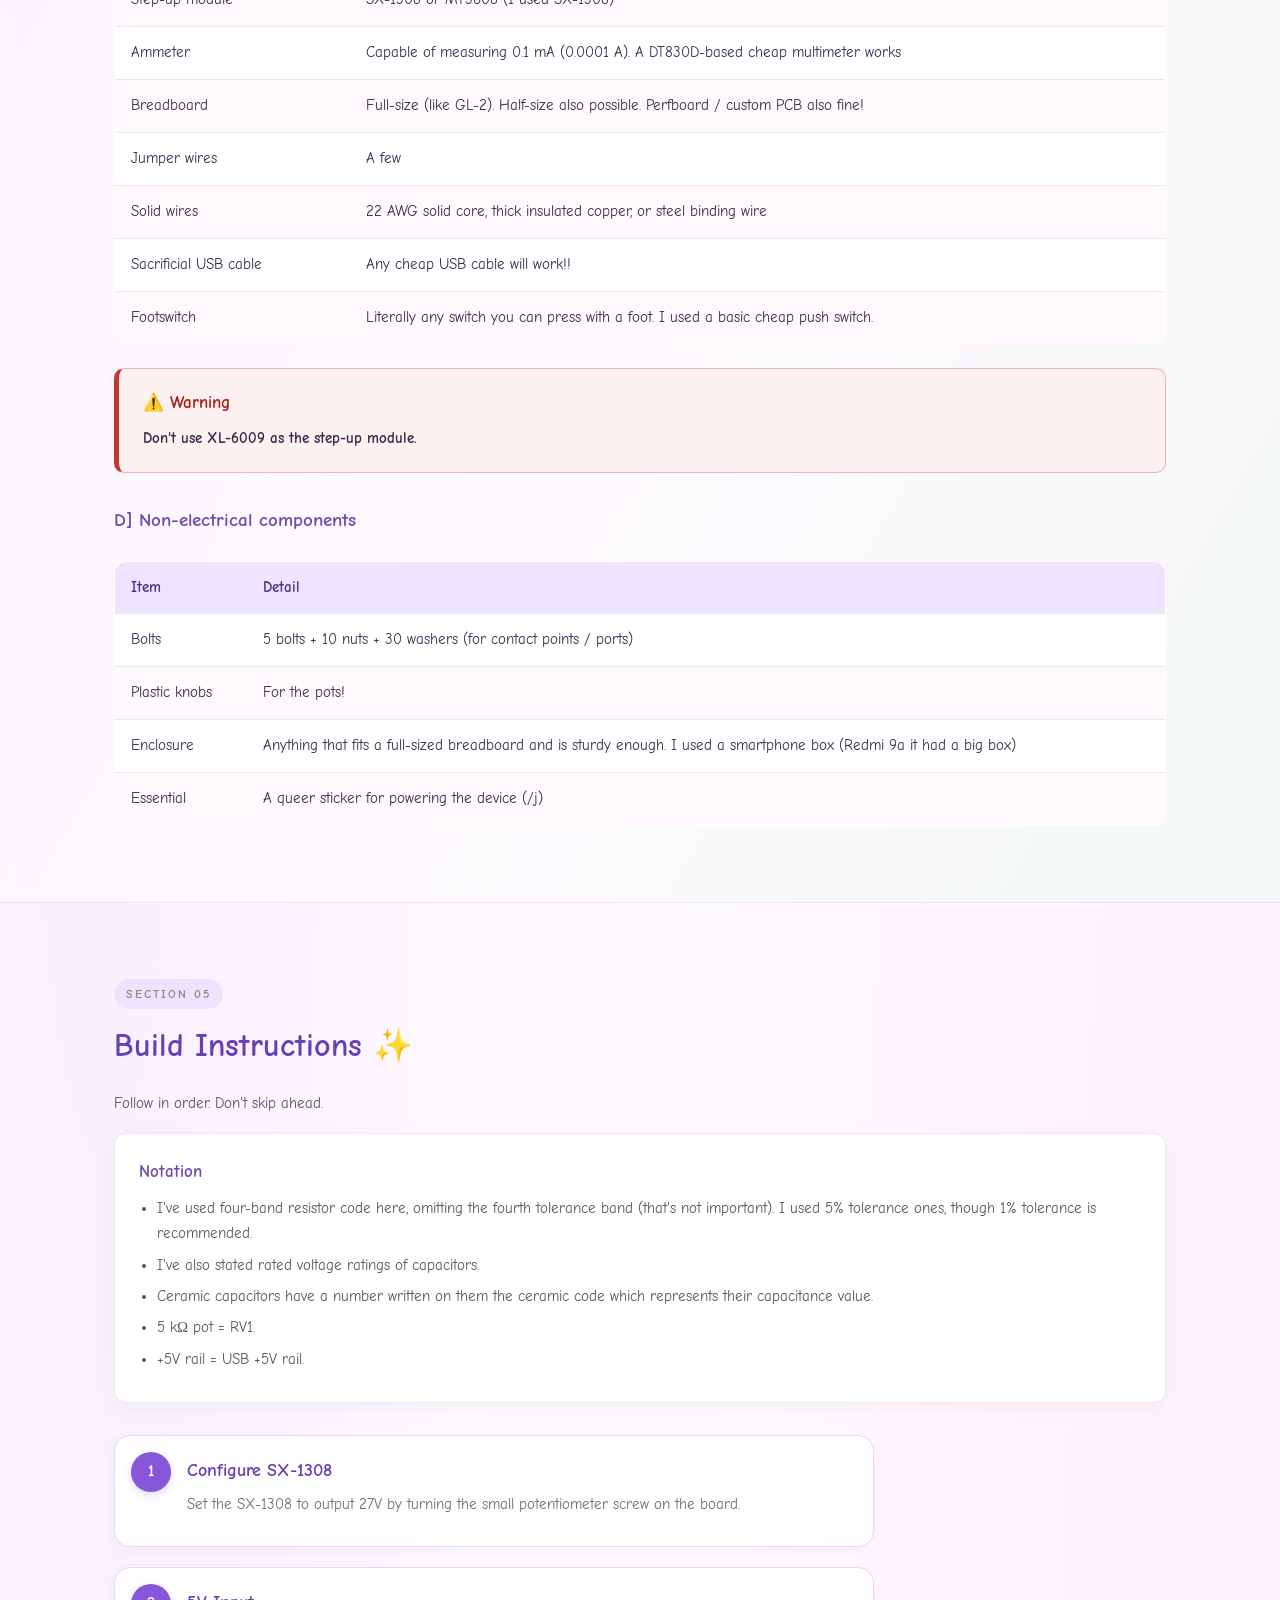
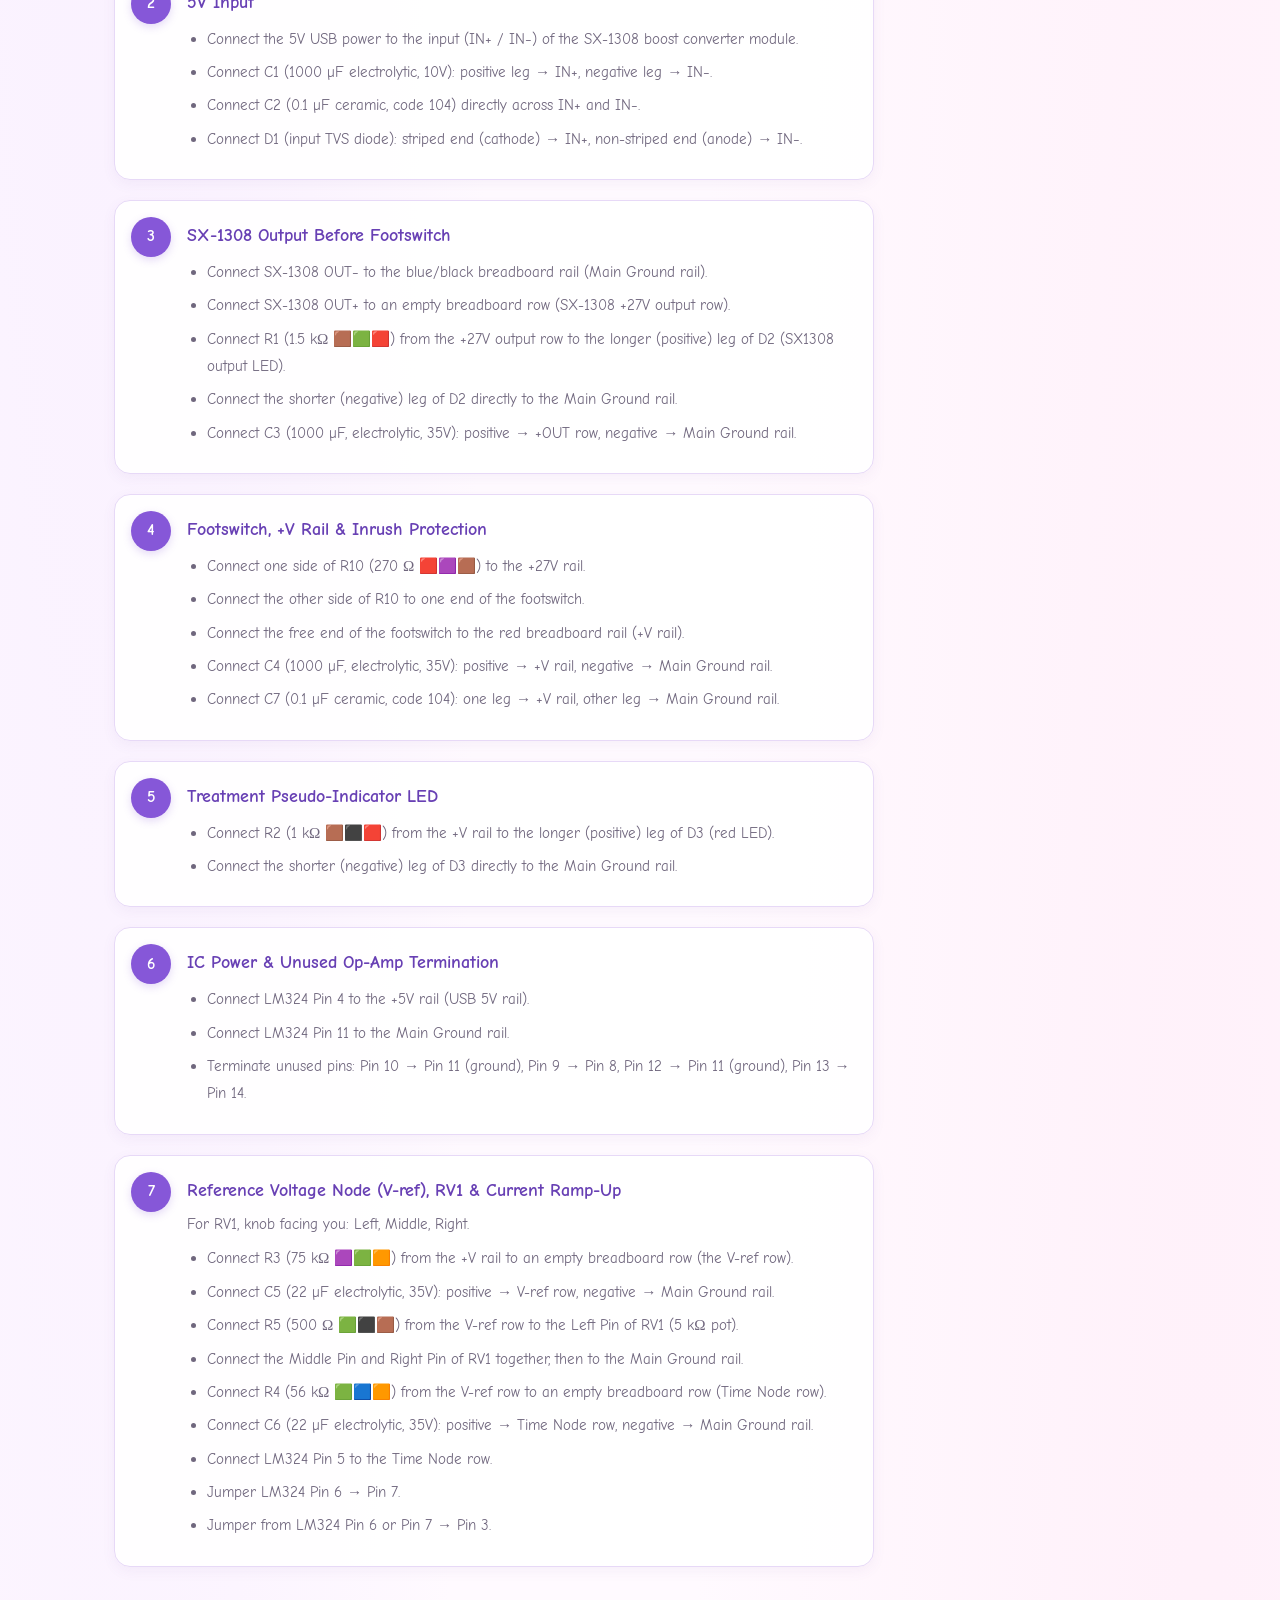
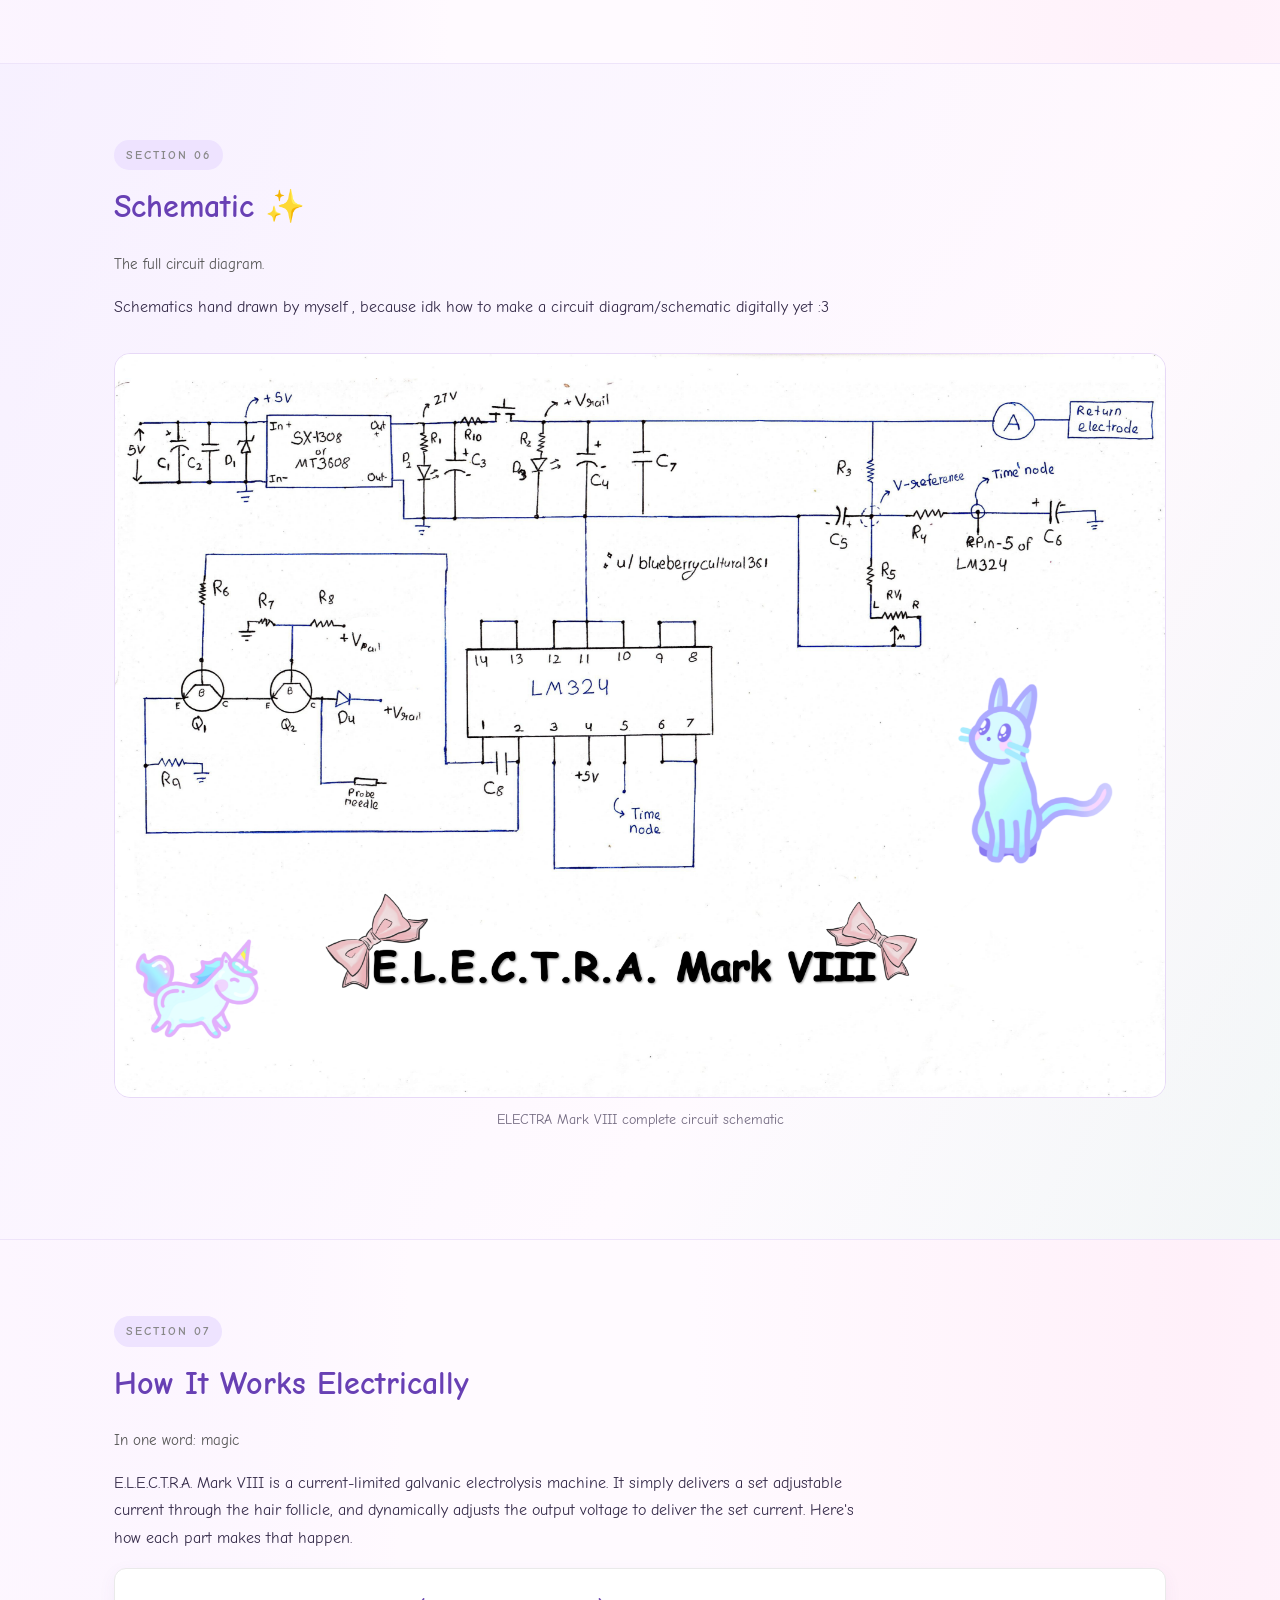
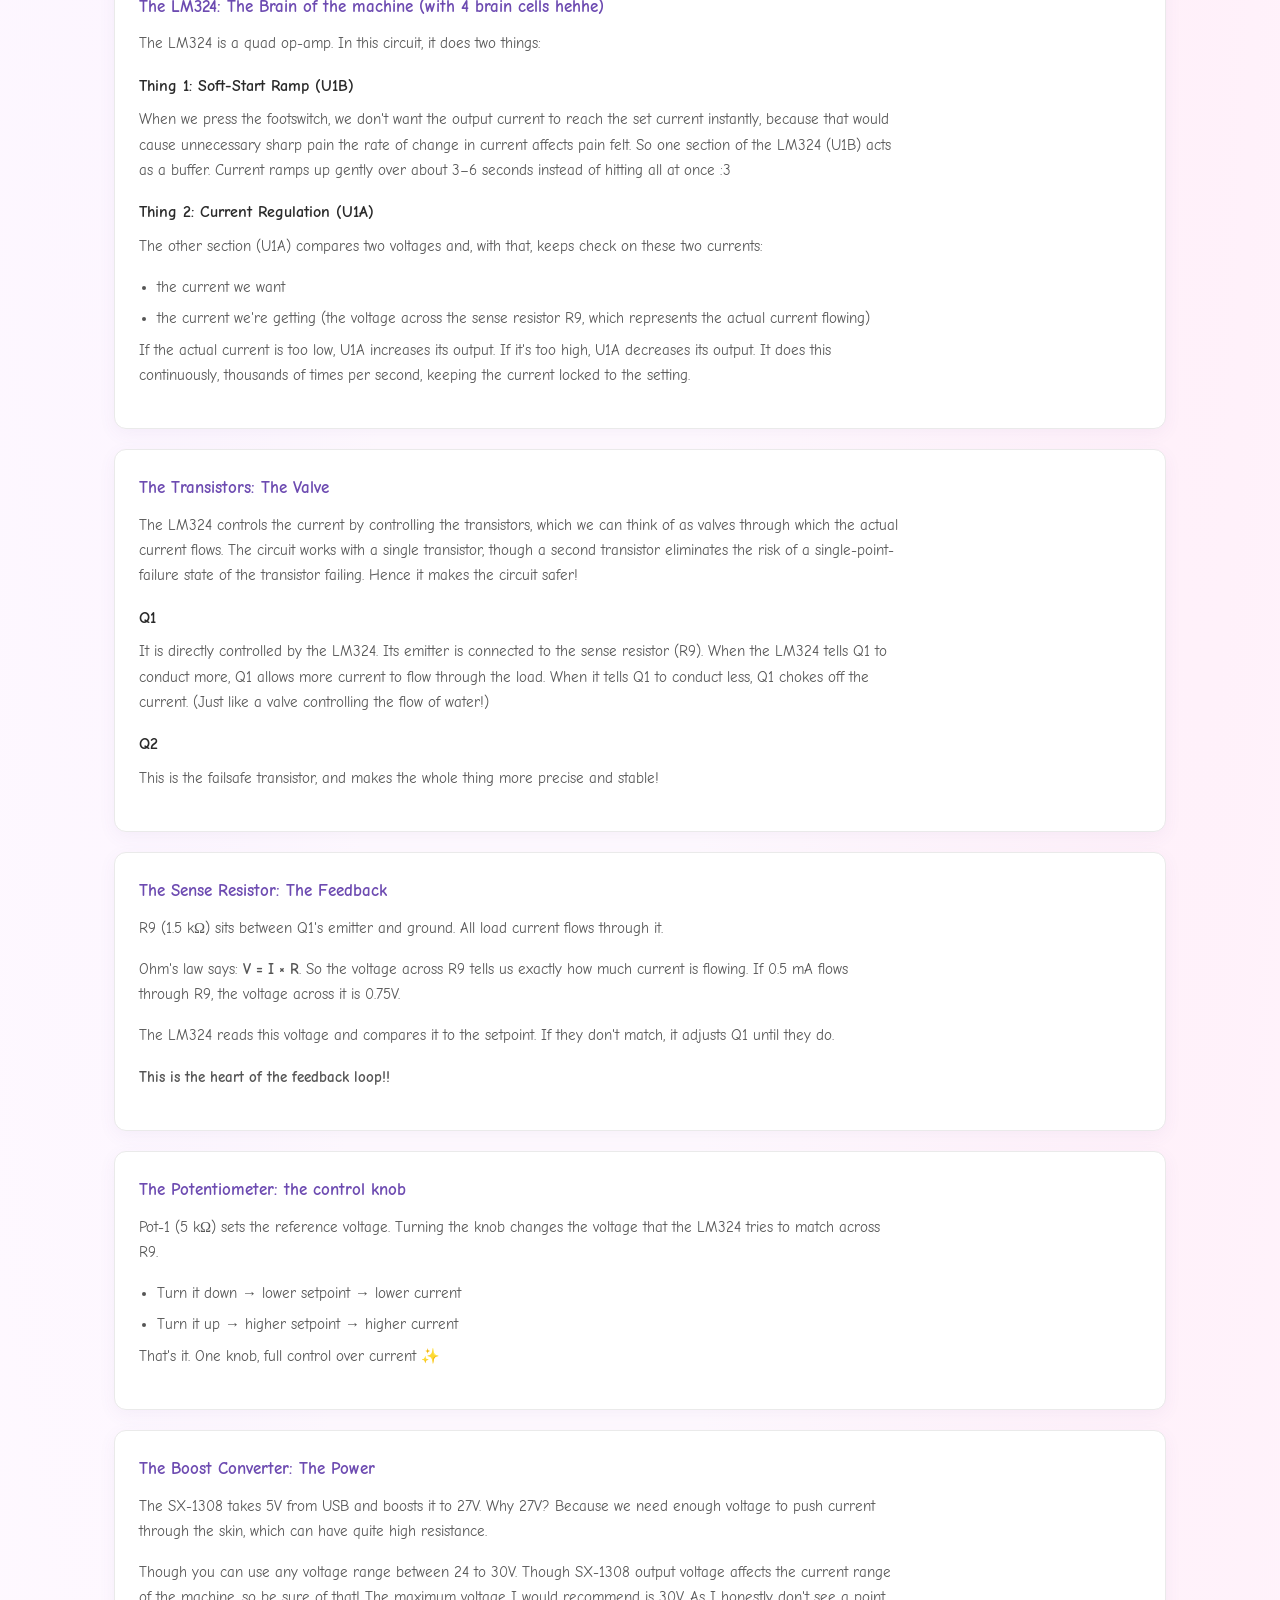
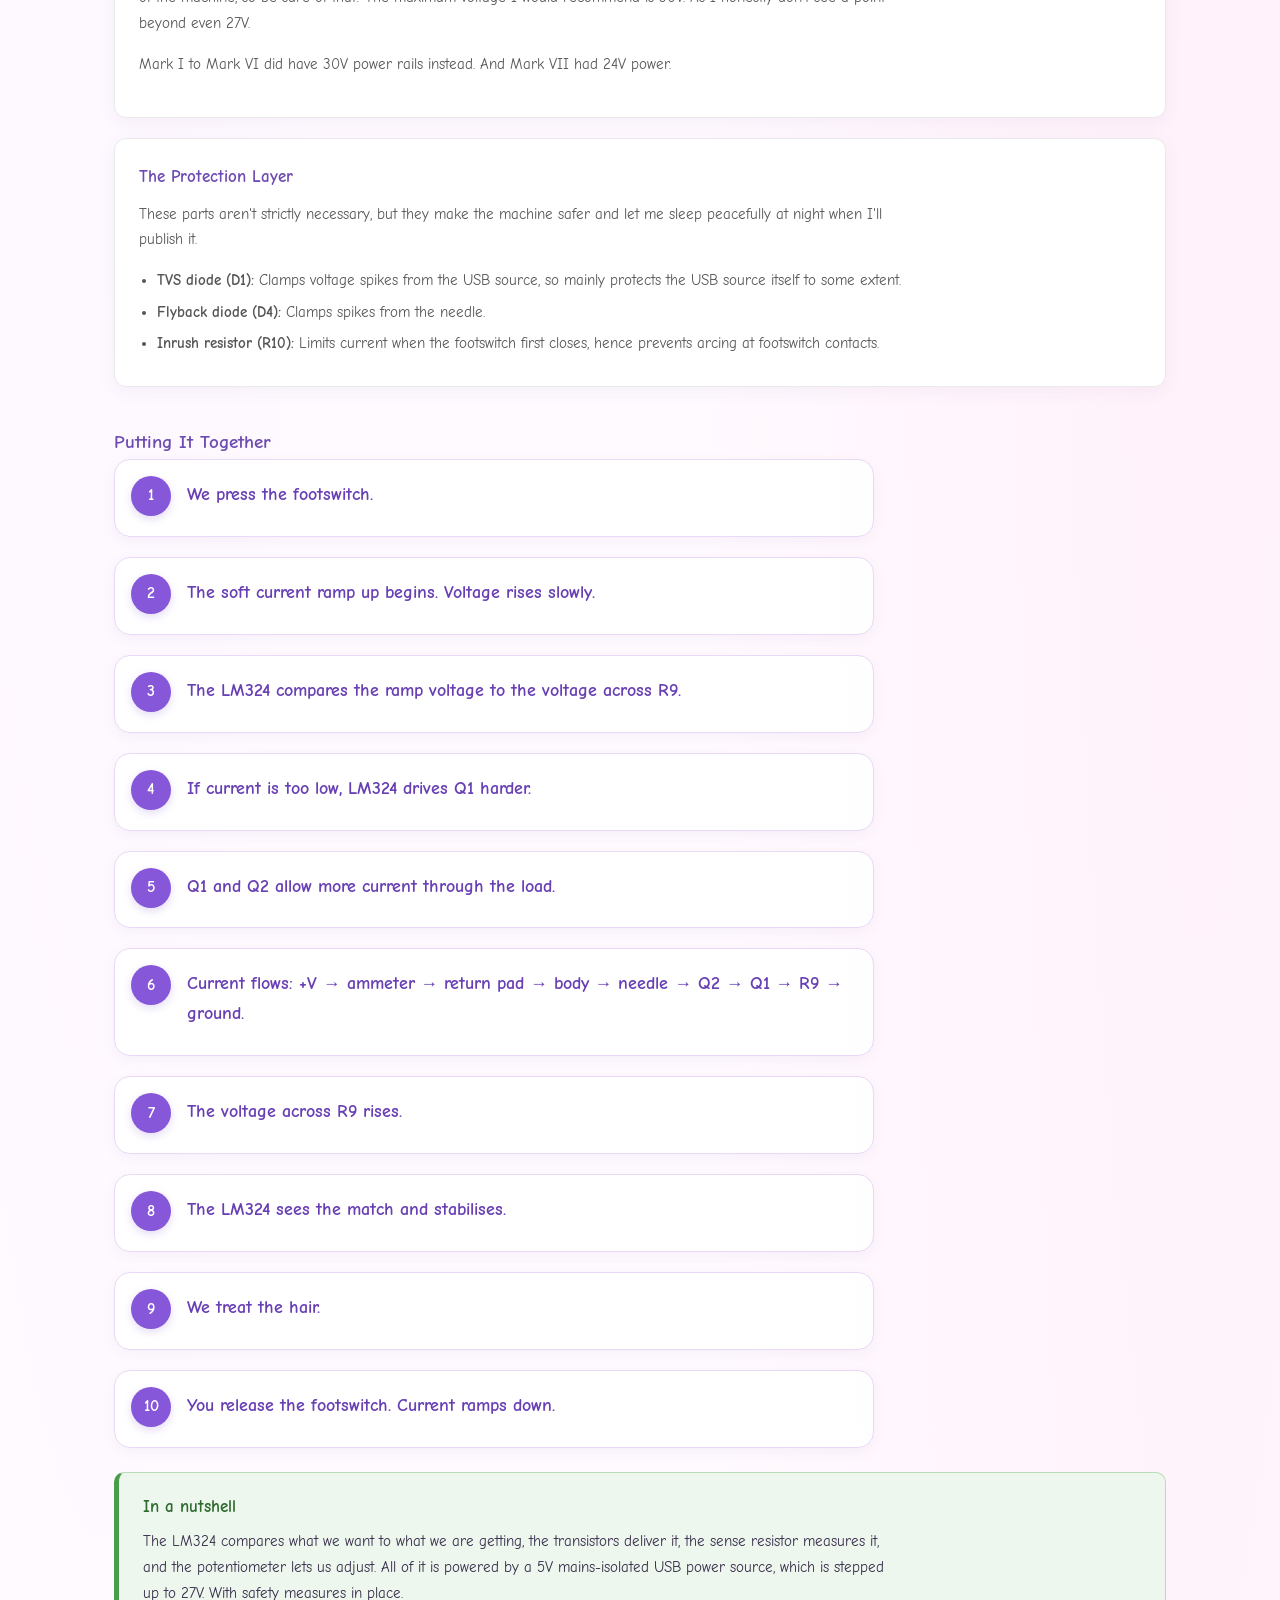
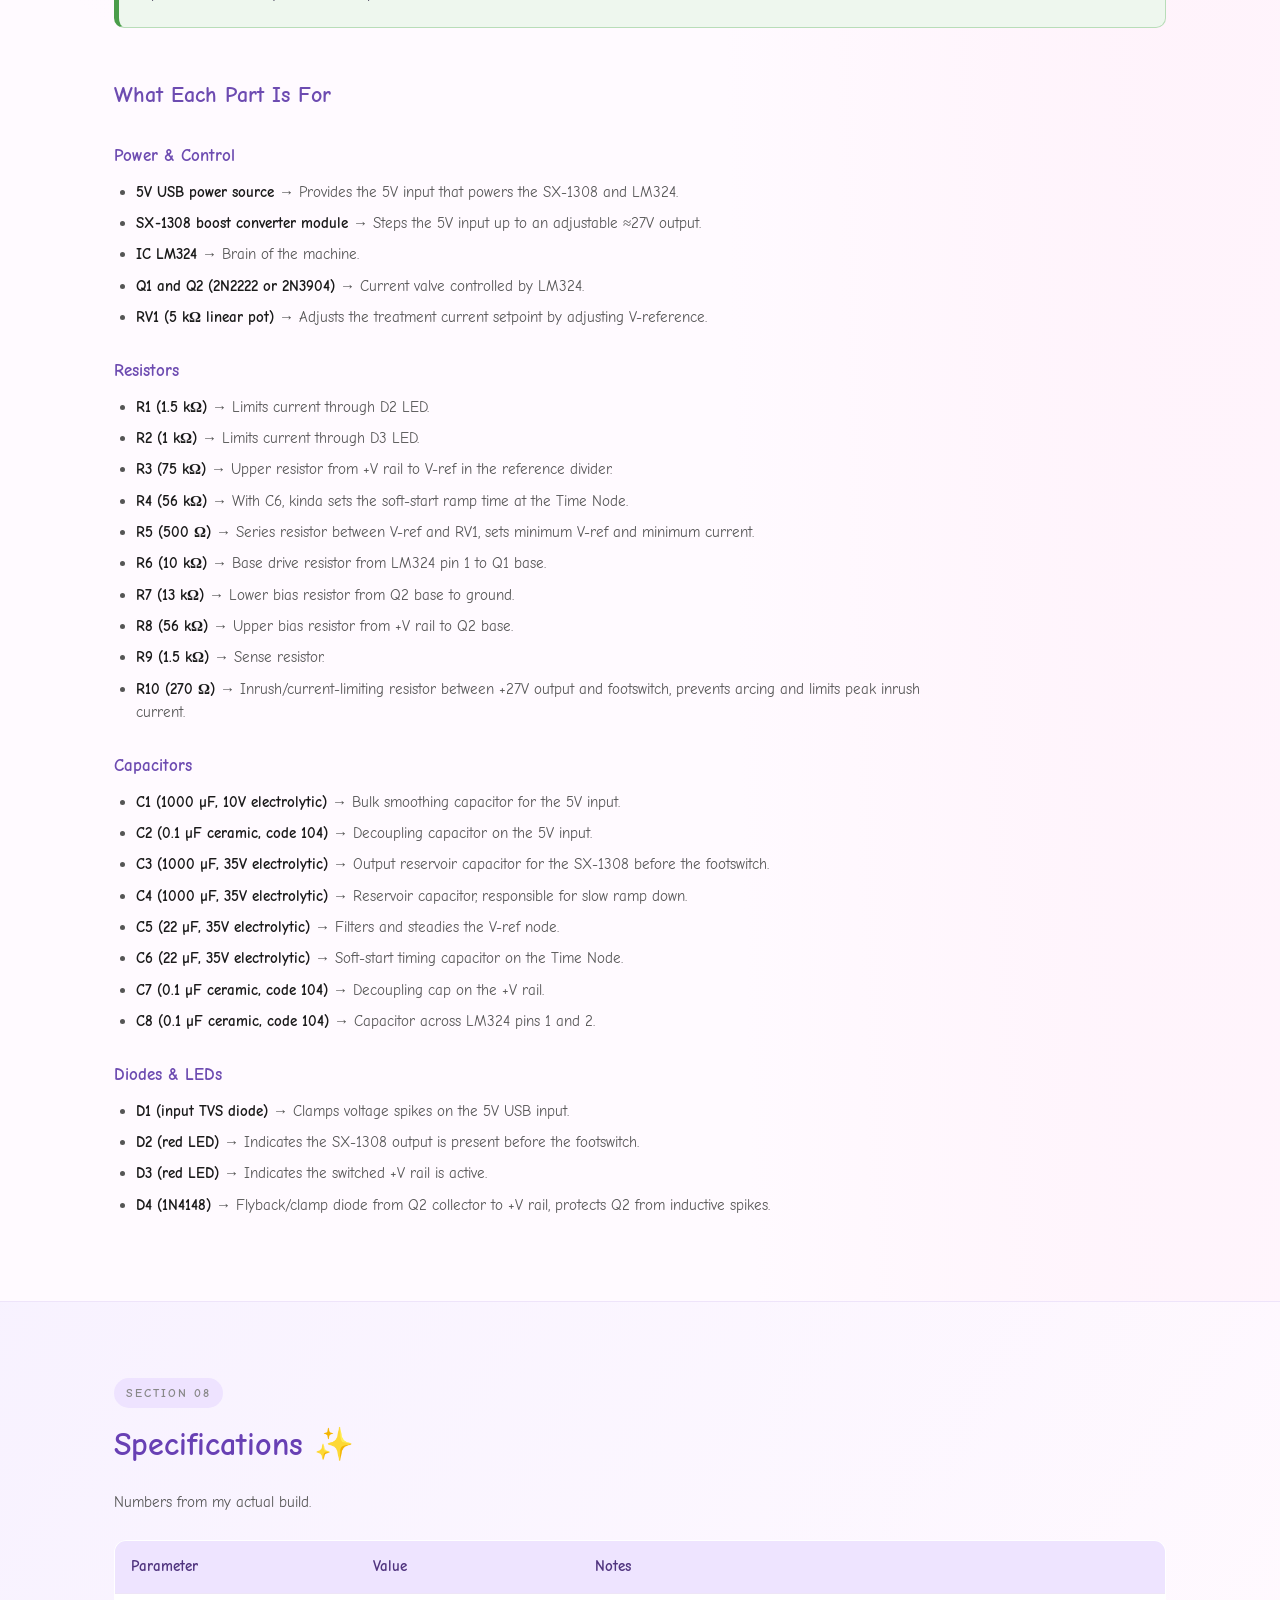
==== commit a4f97c38: "Update kicker text in parts section" ====
--- a/index.html
+++ b/index.html
@@ -350,7 +350,7 @@
     <div class="wrap">
       <p class="num">Section 04</p>
       <h2>Parts List ✨</h2>
-      <p class="kicker">Please check the attached images of each component to get an idea!</p>
+      <p class="kicker">Please check the attached images of the machine to get an idea of the components!</p>
 
       <div class="warn">
         <h3>🛠️ Essential tool</h3>
@@ -1676,7 +1676,7 @@
       <p style="max-width:600px;margin:0 auto 24px;color:#555;">
         If you want to help me in keep affording my hrt then consider buying me a coffee!
       </p>
-      <a class="btn" href="[INSERT BUY ME A COFFEE LINK]">☕ Buy me a coffee</a>
+      <a class="btn" href="https://www.buymeacoffee.com/blueberrycultural361" target="_blank" rel="noopener noreferrer">☕ Buy me a coffee</a>
     </div>
   </section>
 
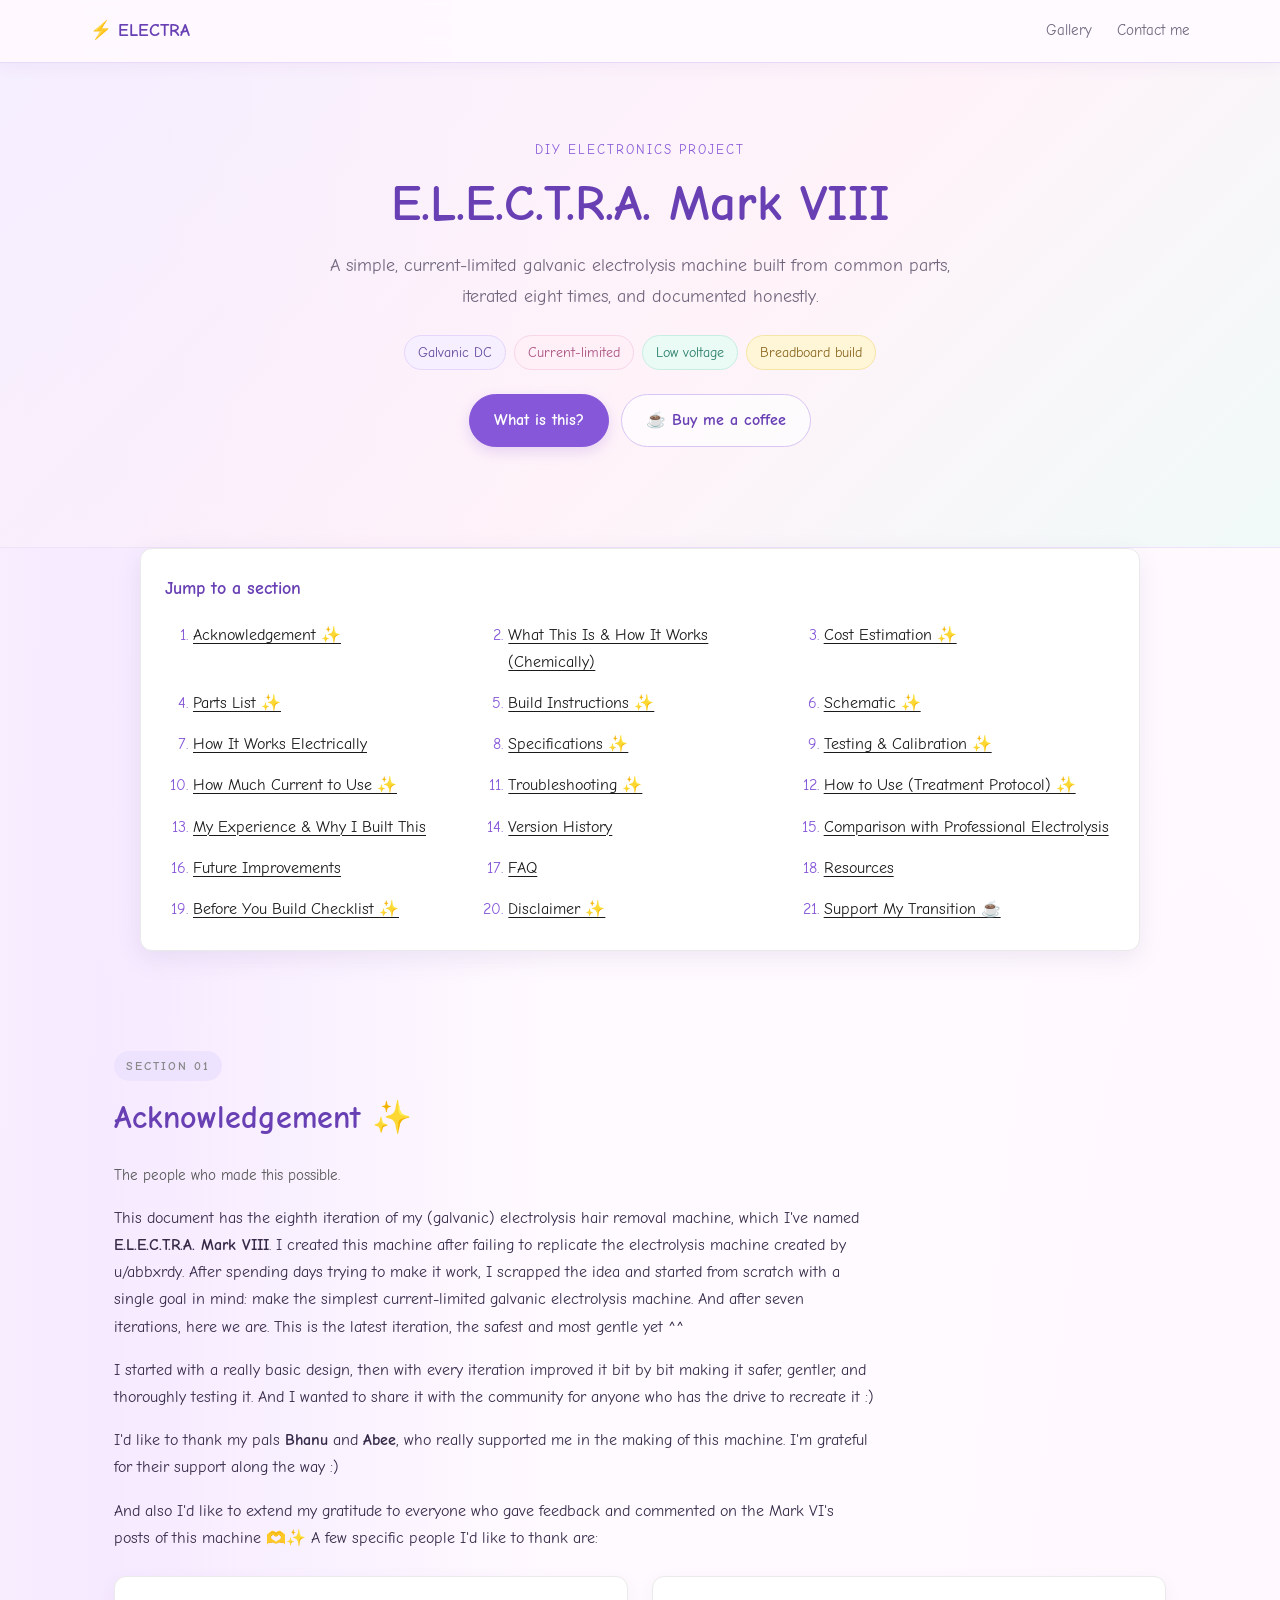
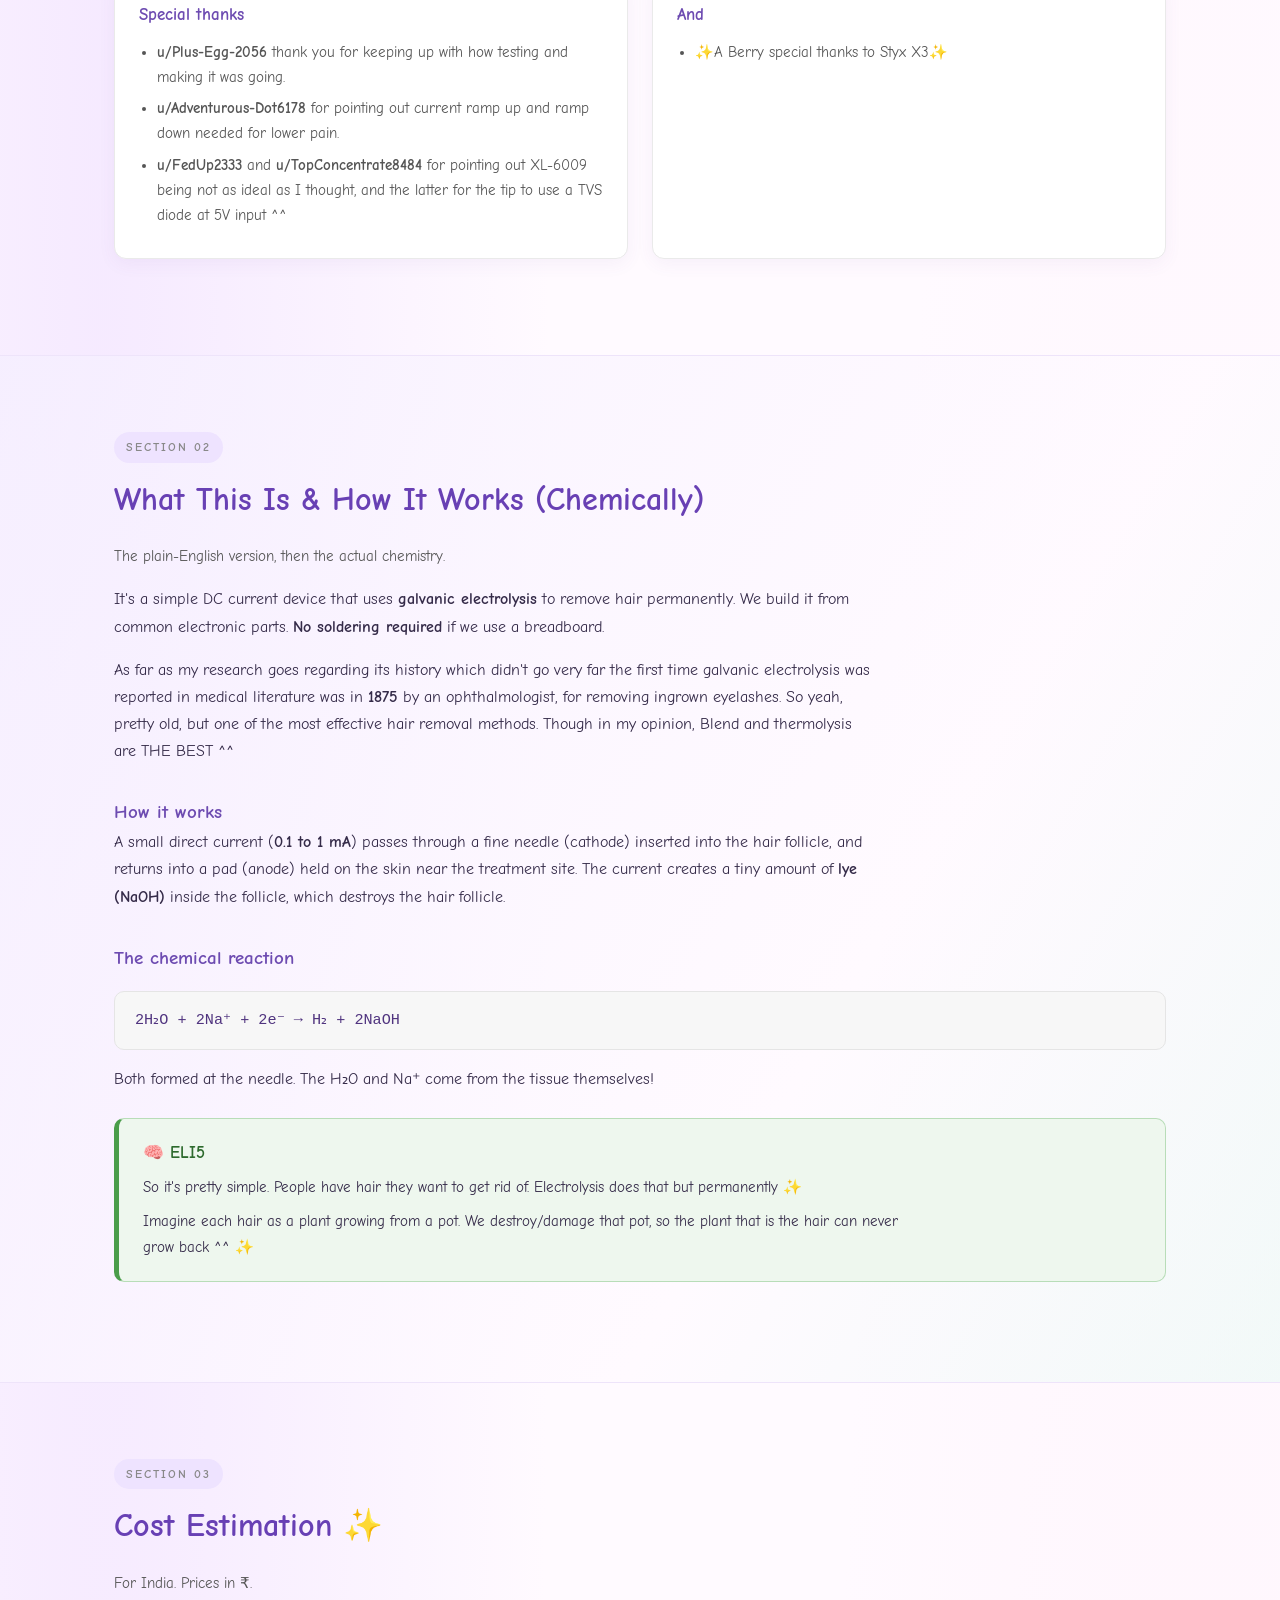
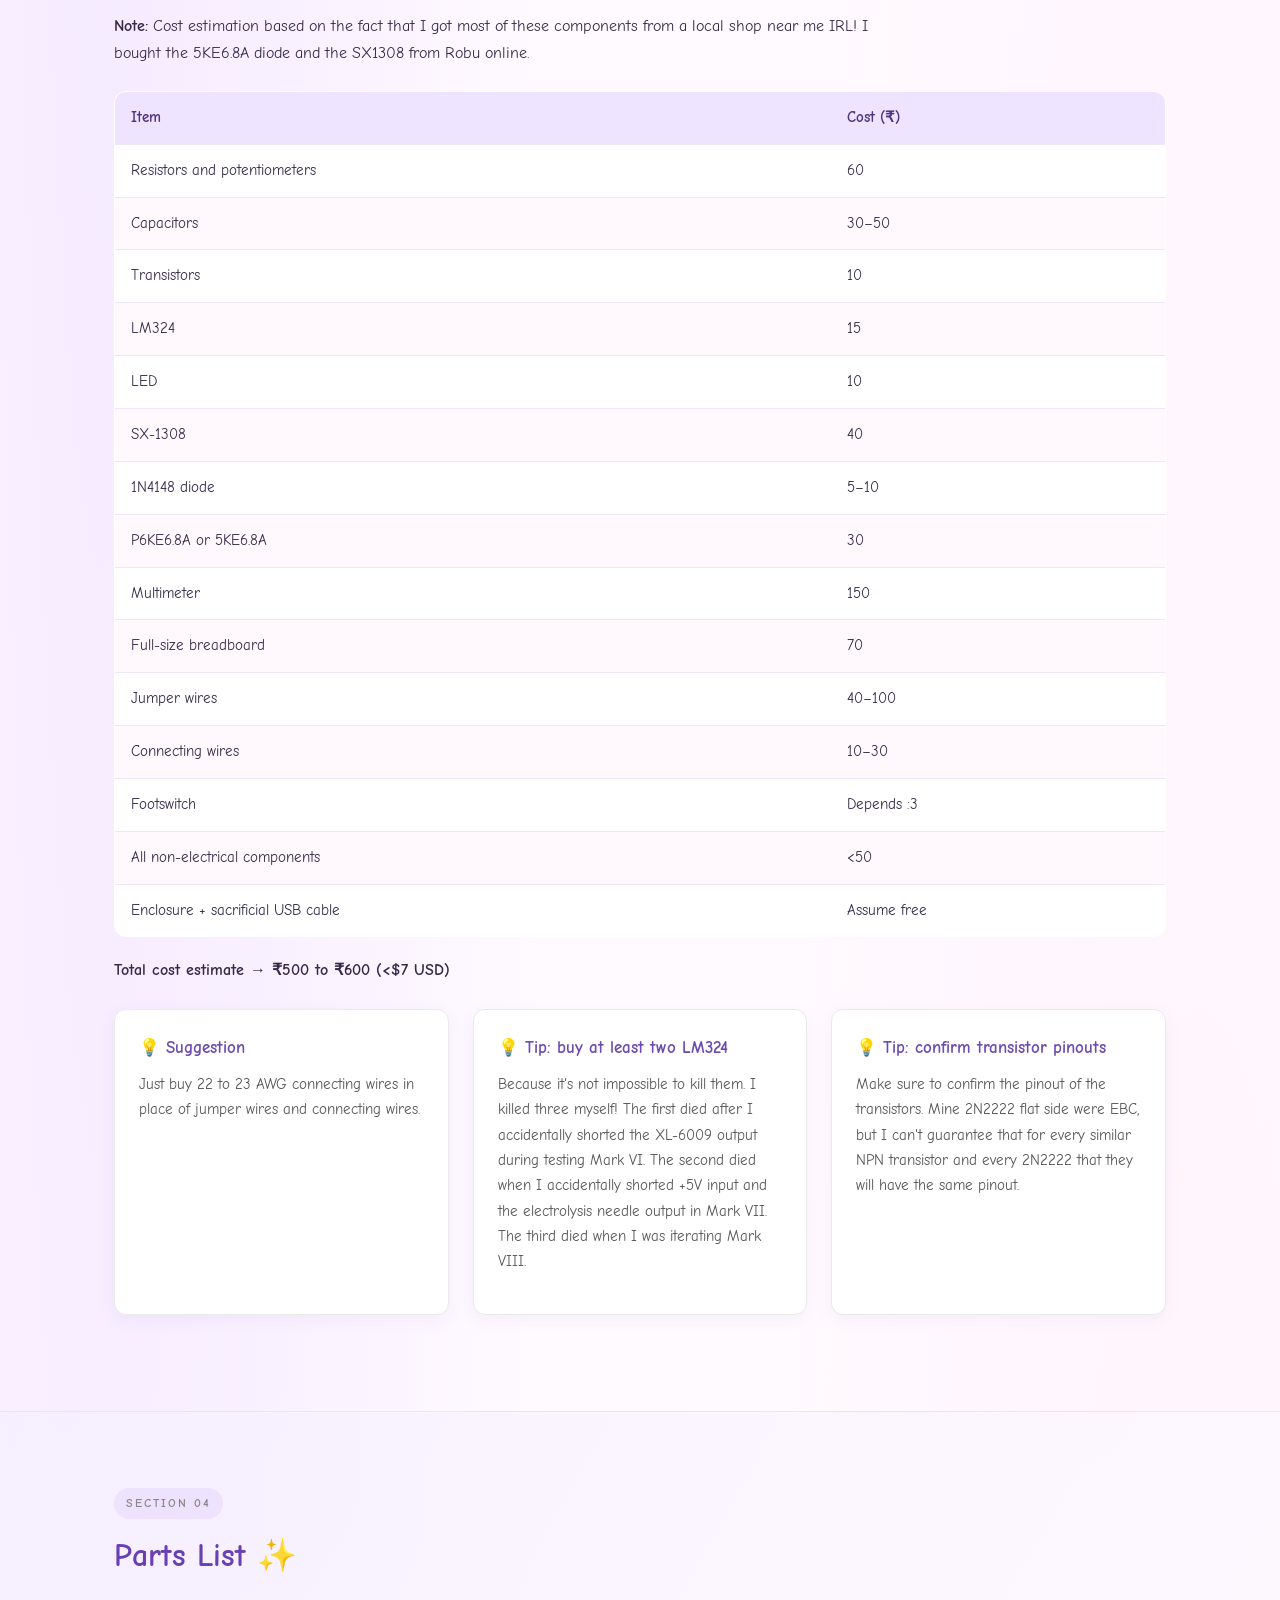
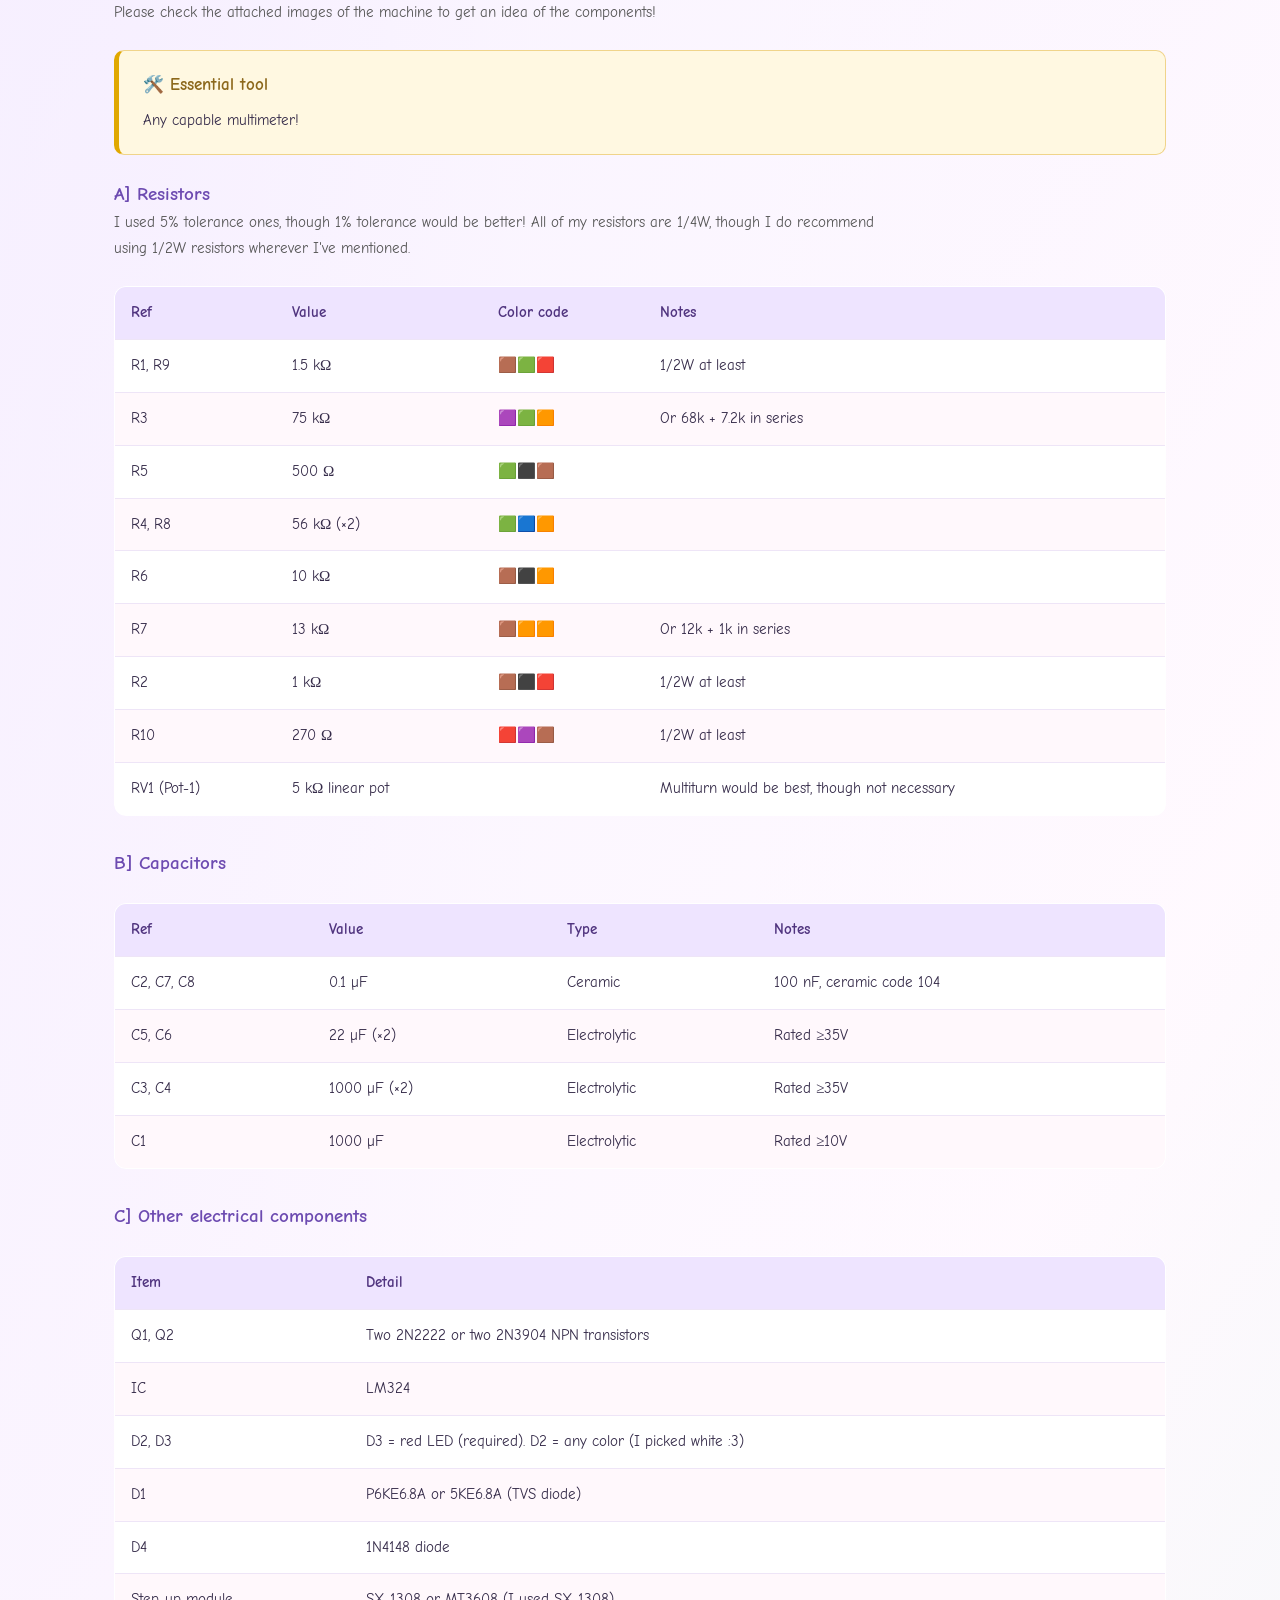
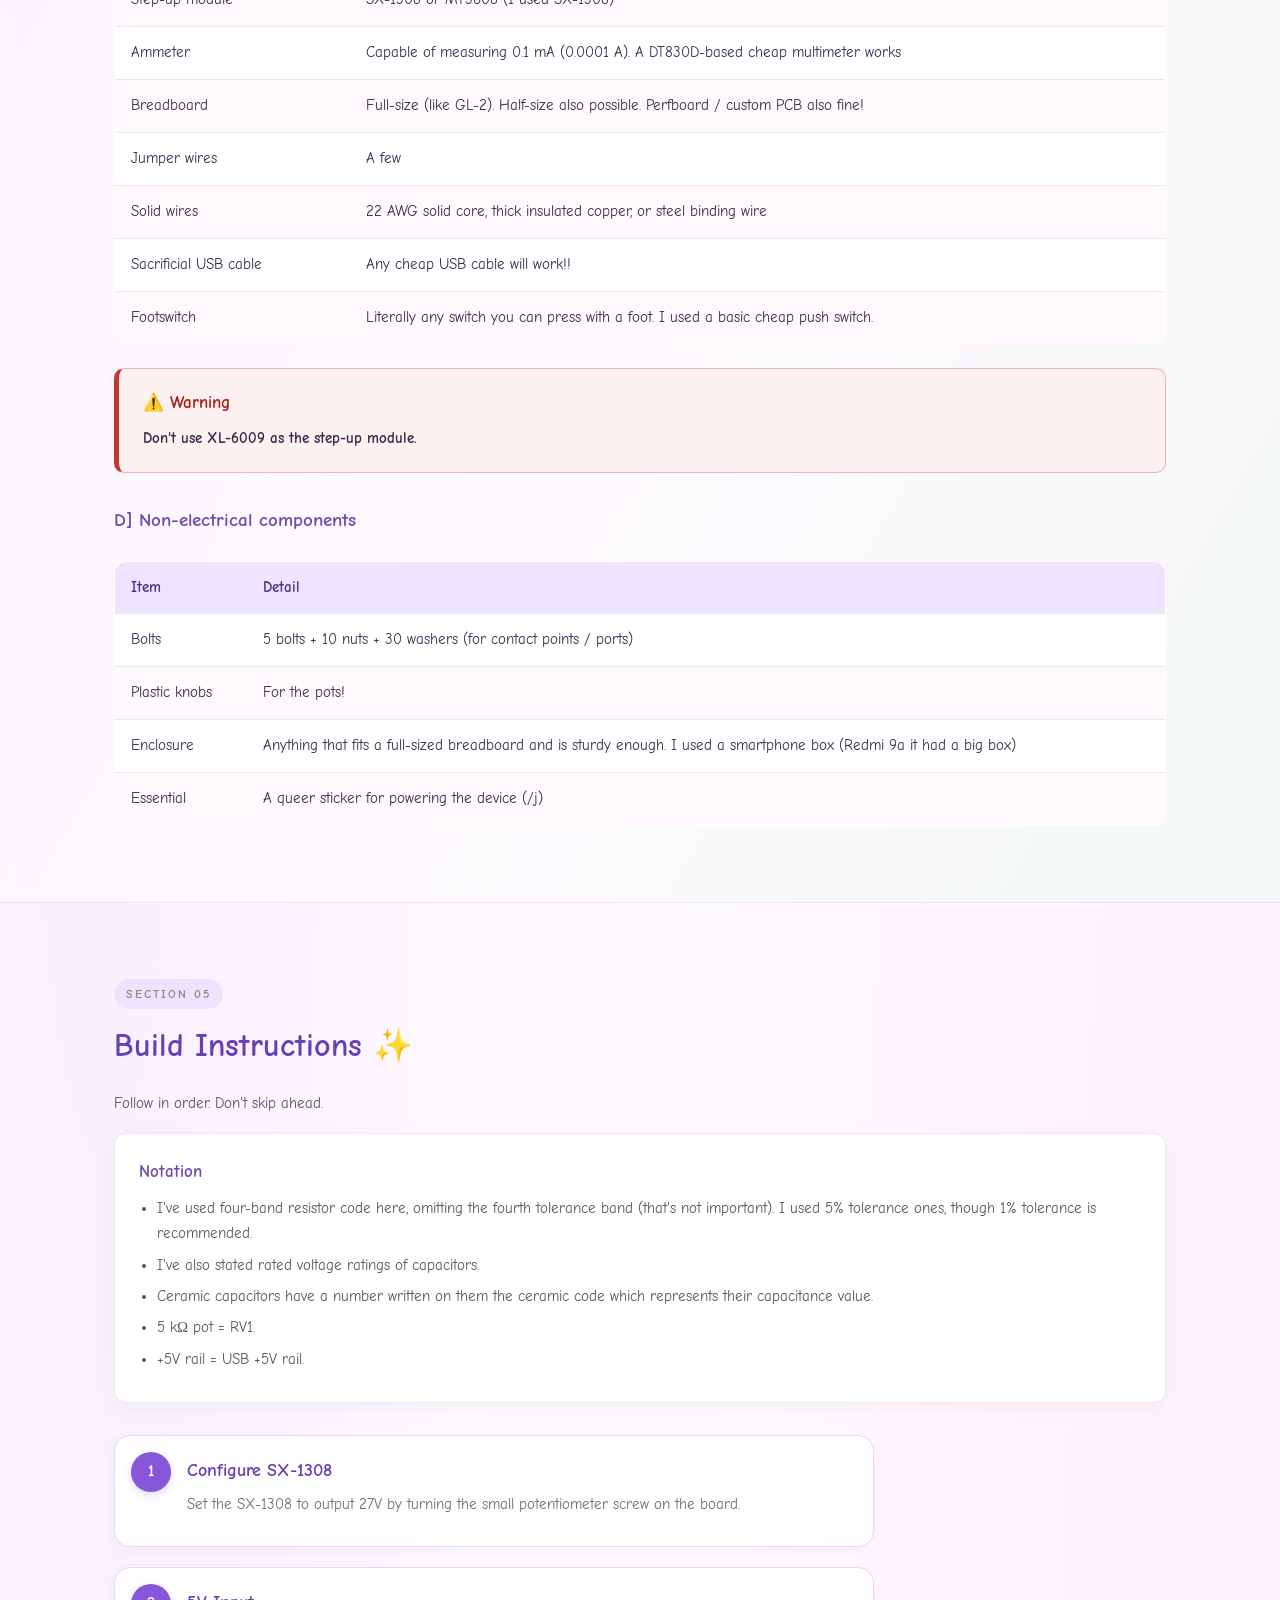
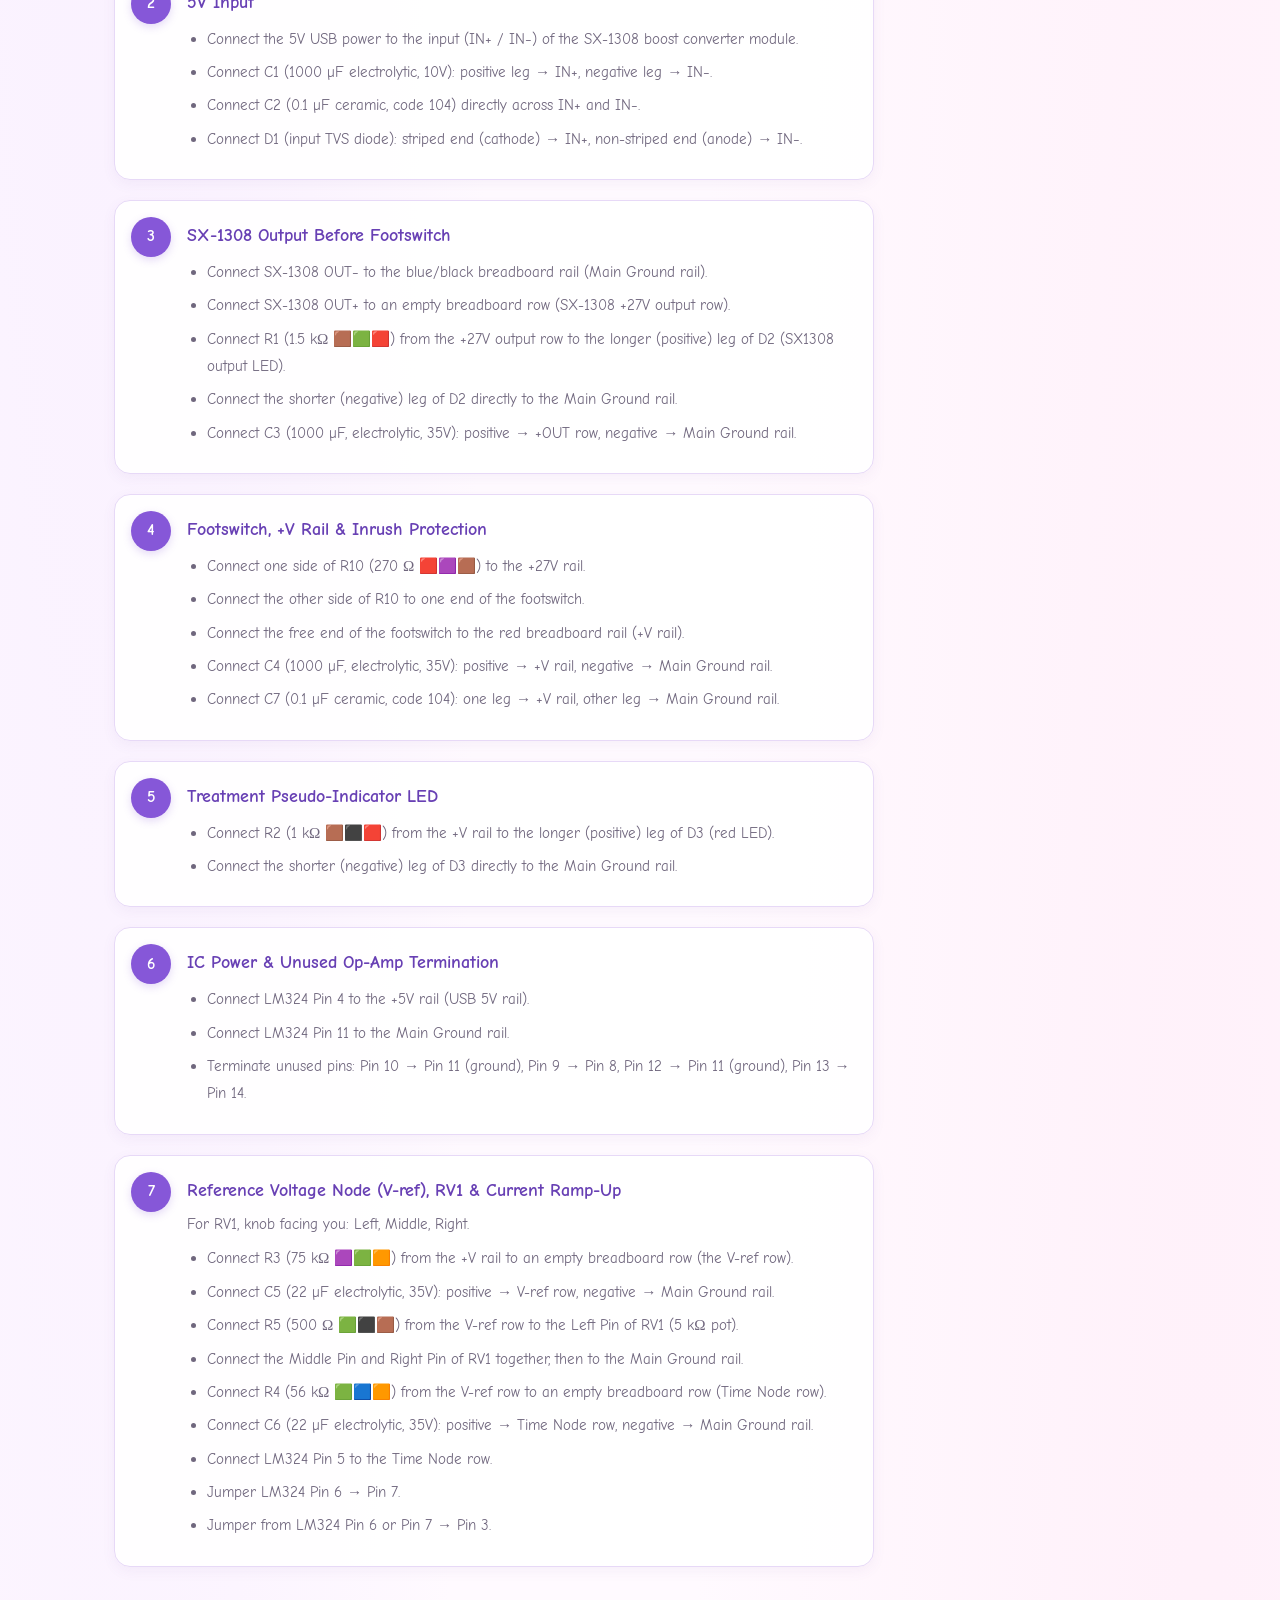
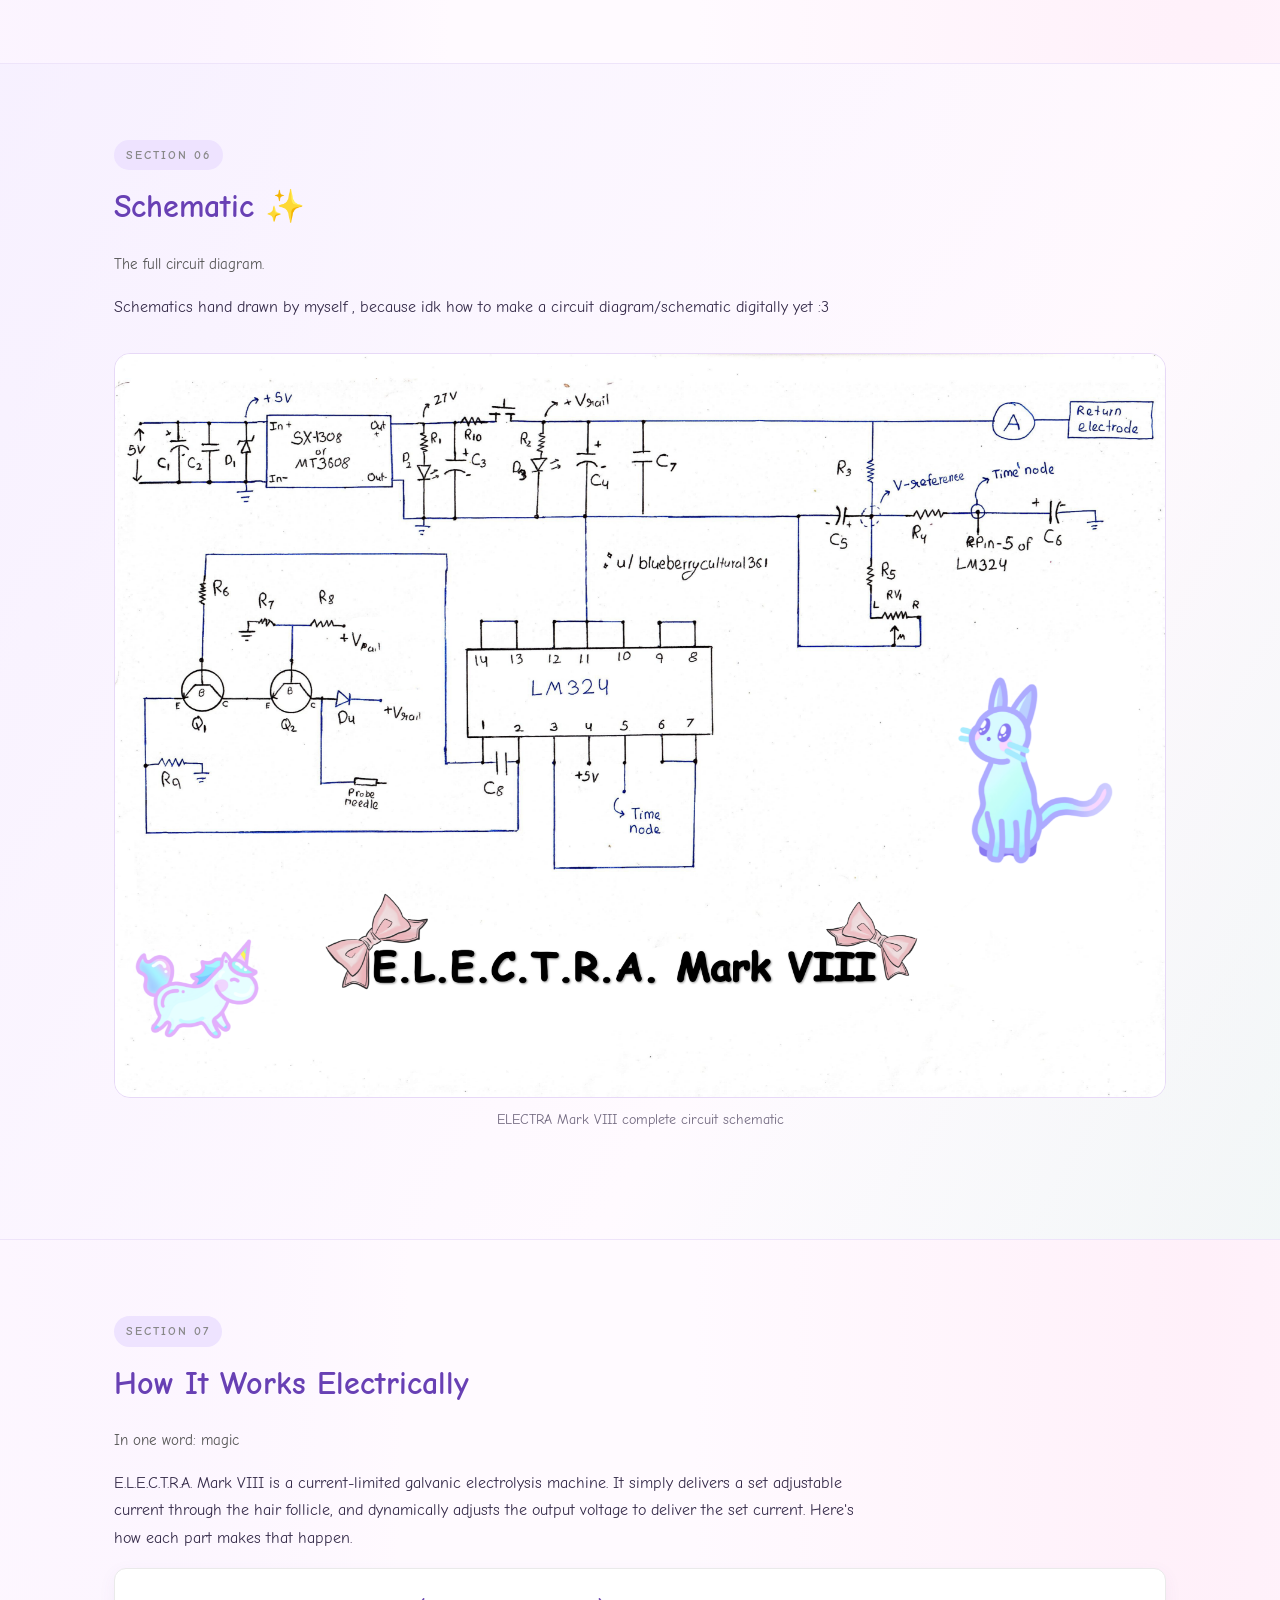
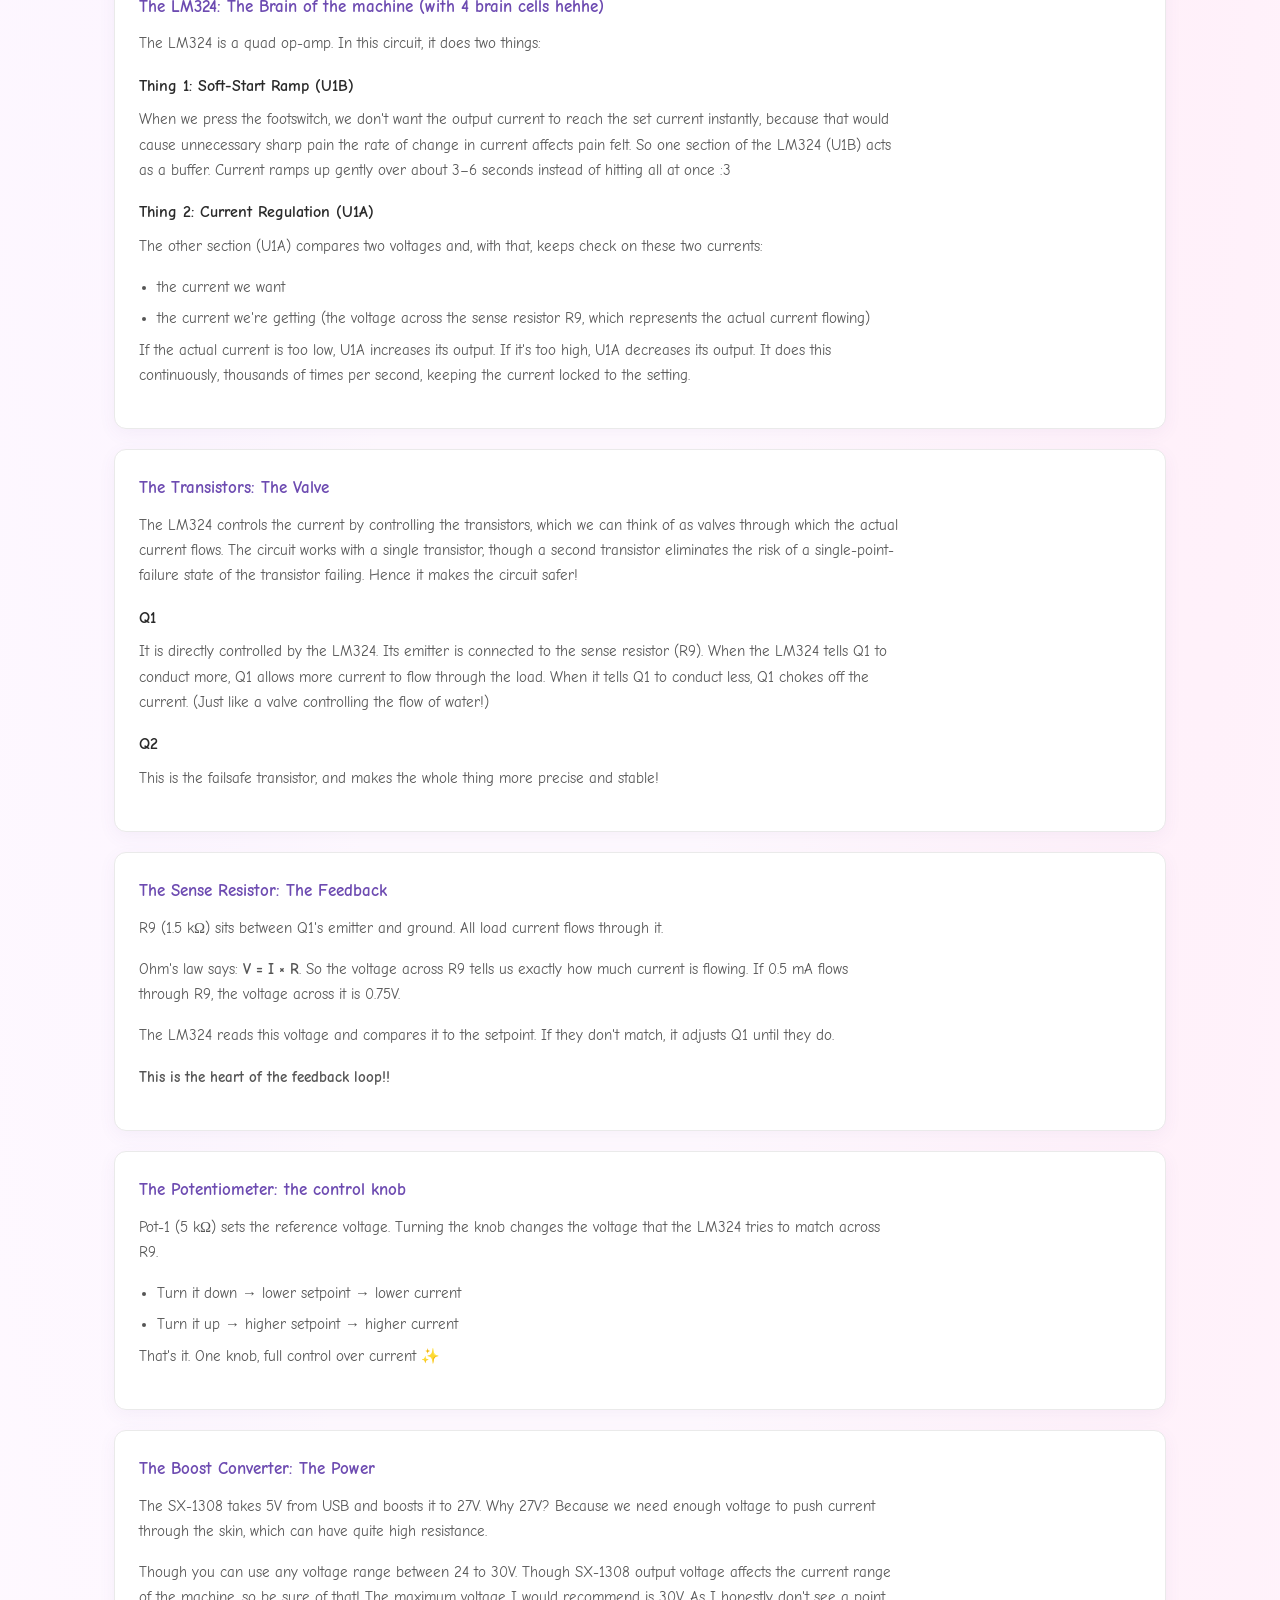
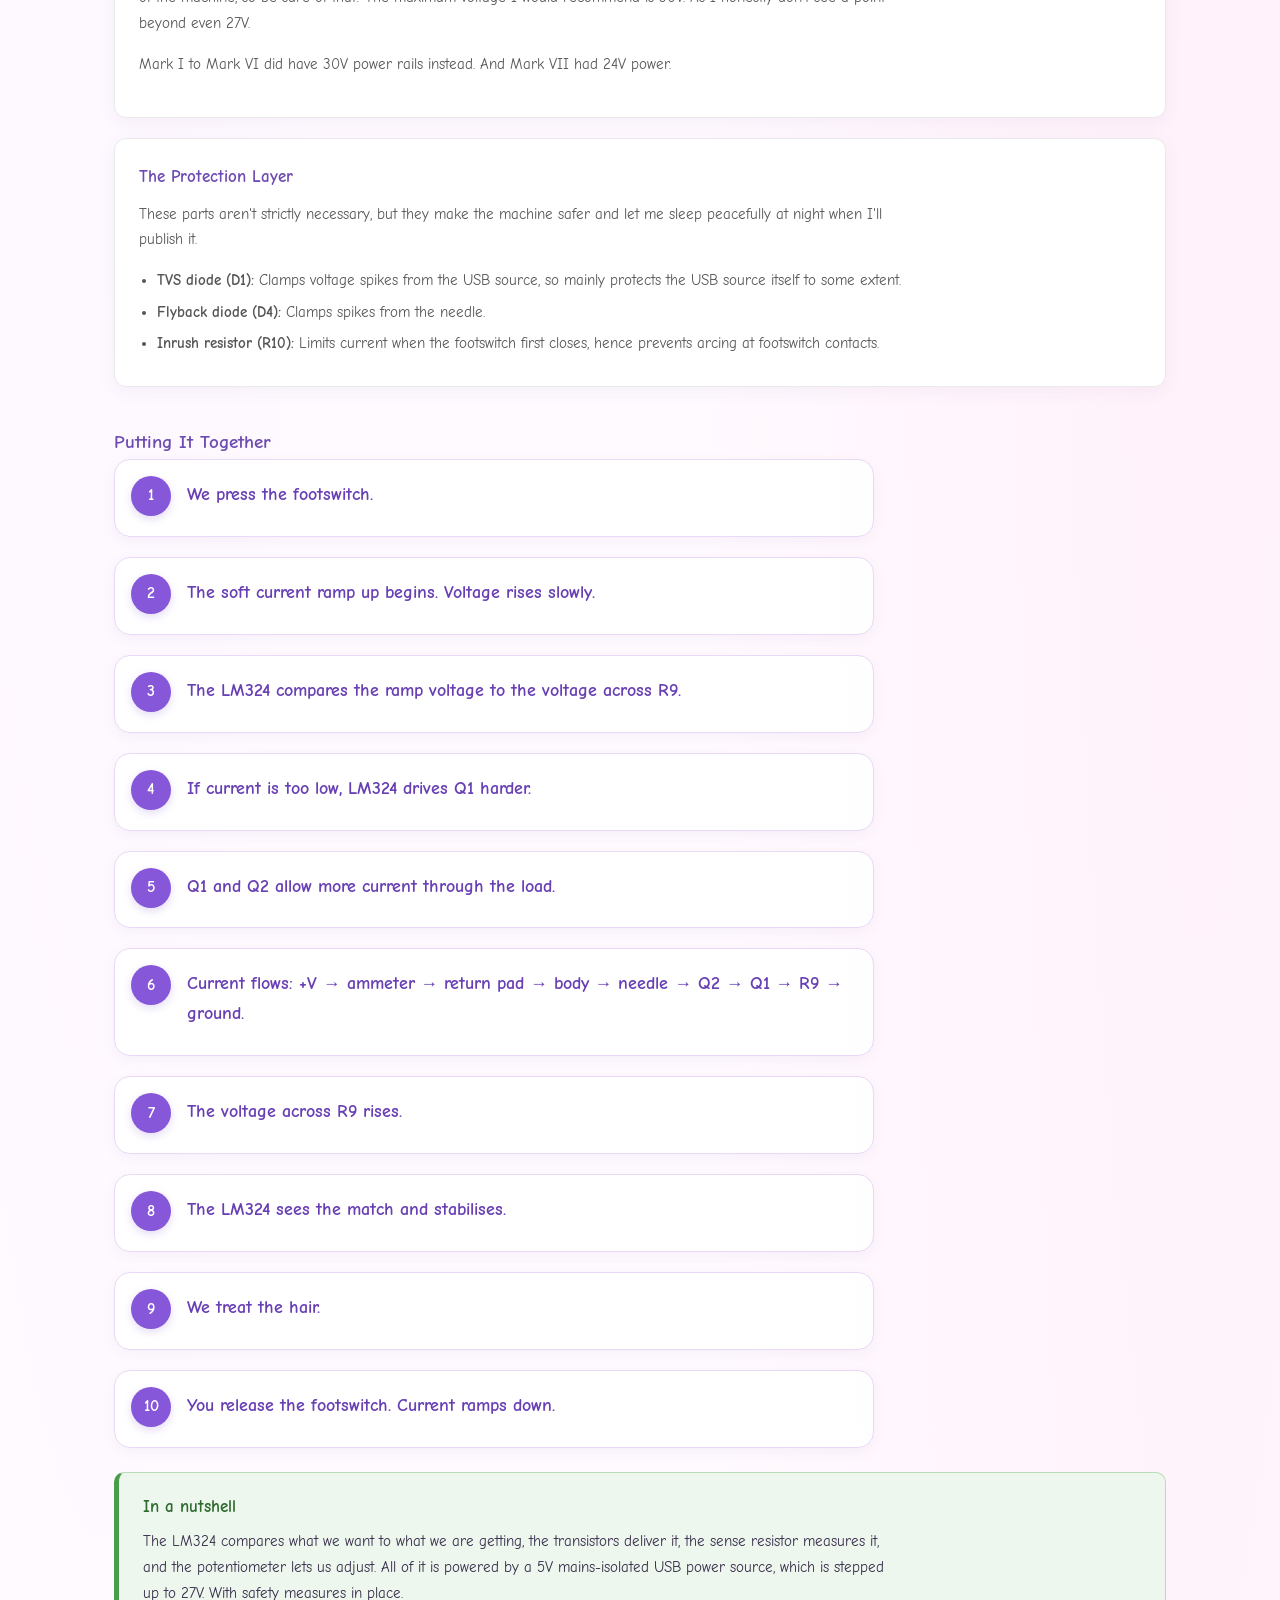
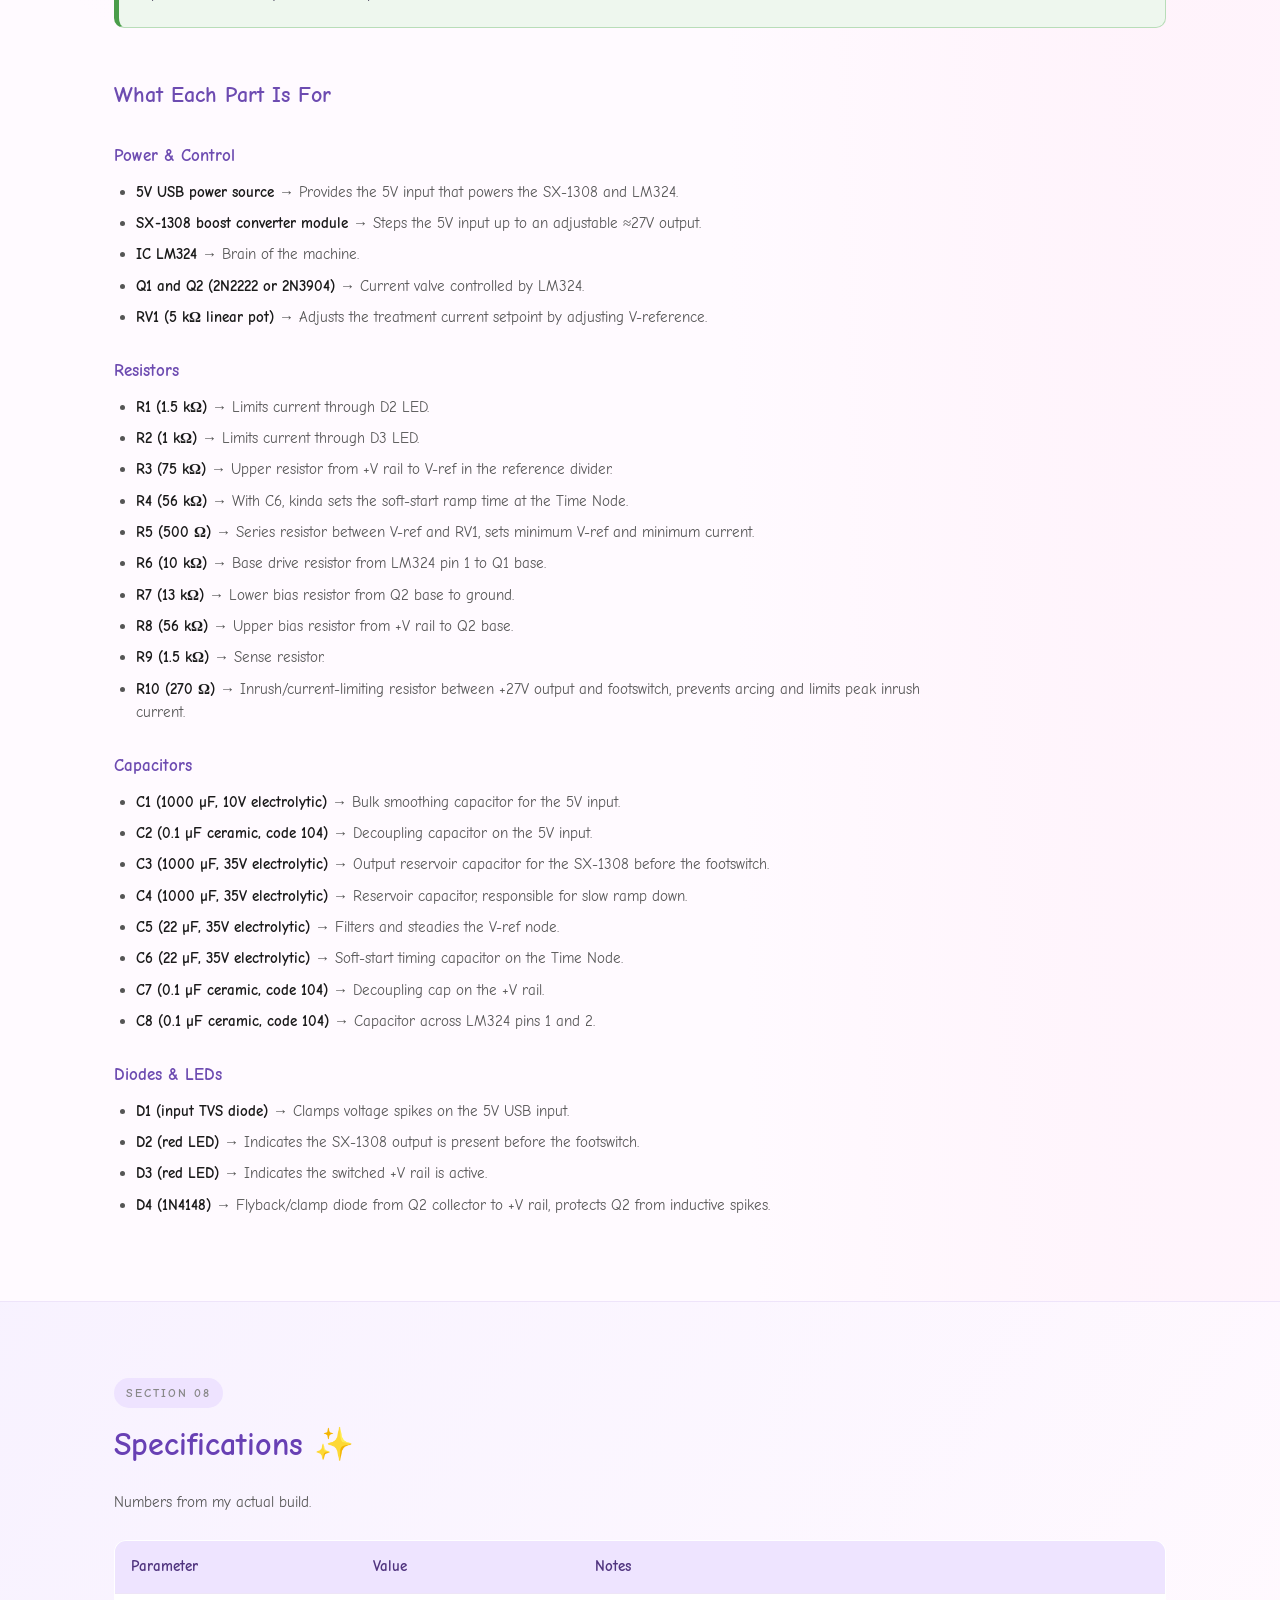
==== commit 6db1dc2d: "Balanced the chemical equation because how the hell did i get that wrong 😭" ====
--- a/index.html
+++ b/index.html
@@ -253,7 +253,7 @@
 
       <h3 style="margin-top:32px;">The chemical reaction</h3>
       <div class="chem">
-        2H₂O + 2Na⁺ + 2e⁻ → H₂ + NaOH
+        2H₂O + 2Na⁺ + 2e⁻ → H₂ + 2NaOH
       </div>
       <p>
         Both formed at the needle. The H₂O and Na⁺ come from the tissue themselves!
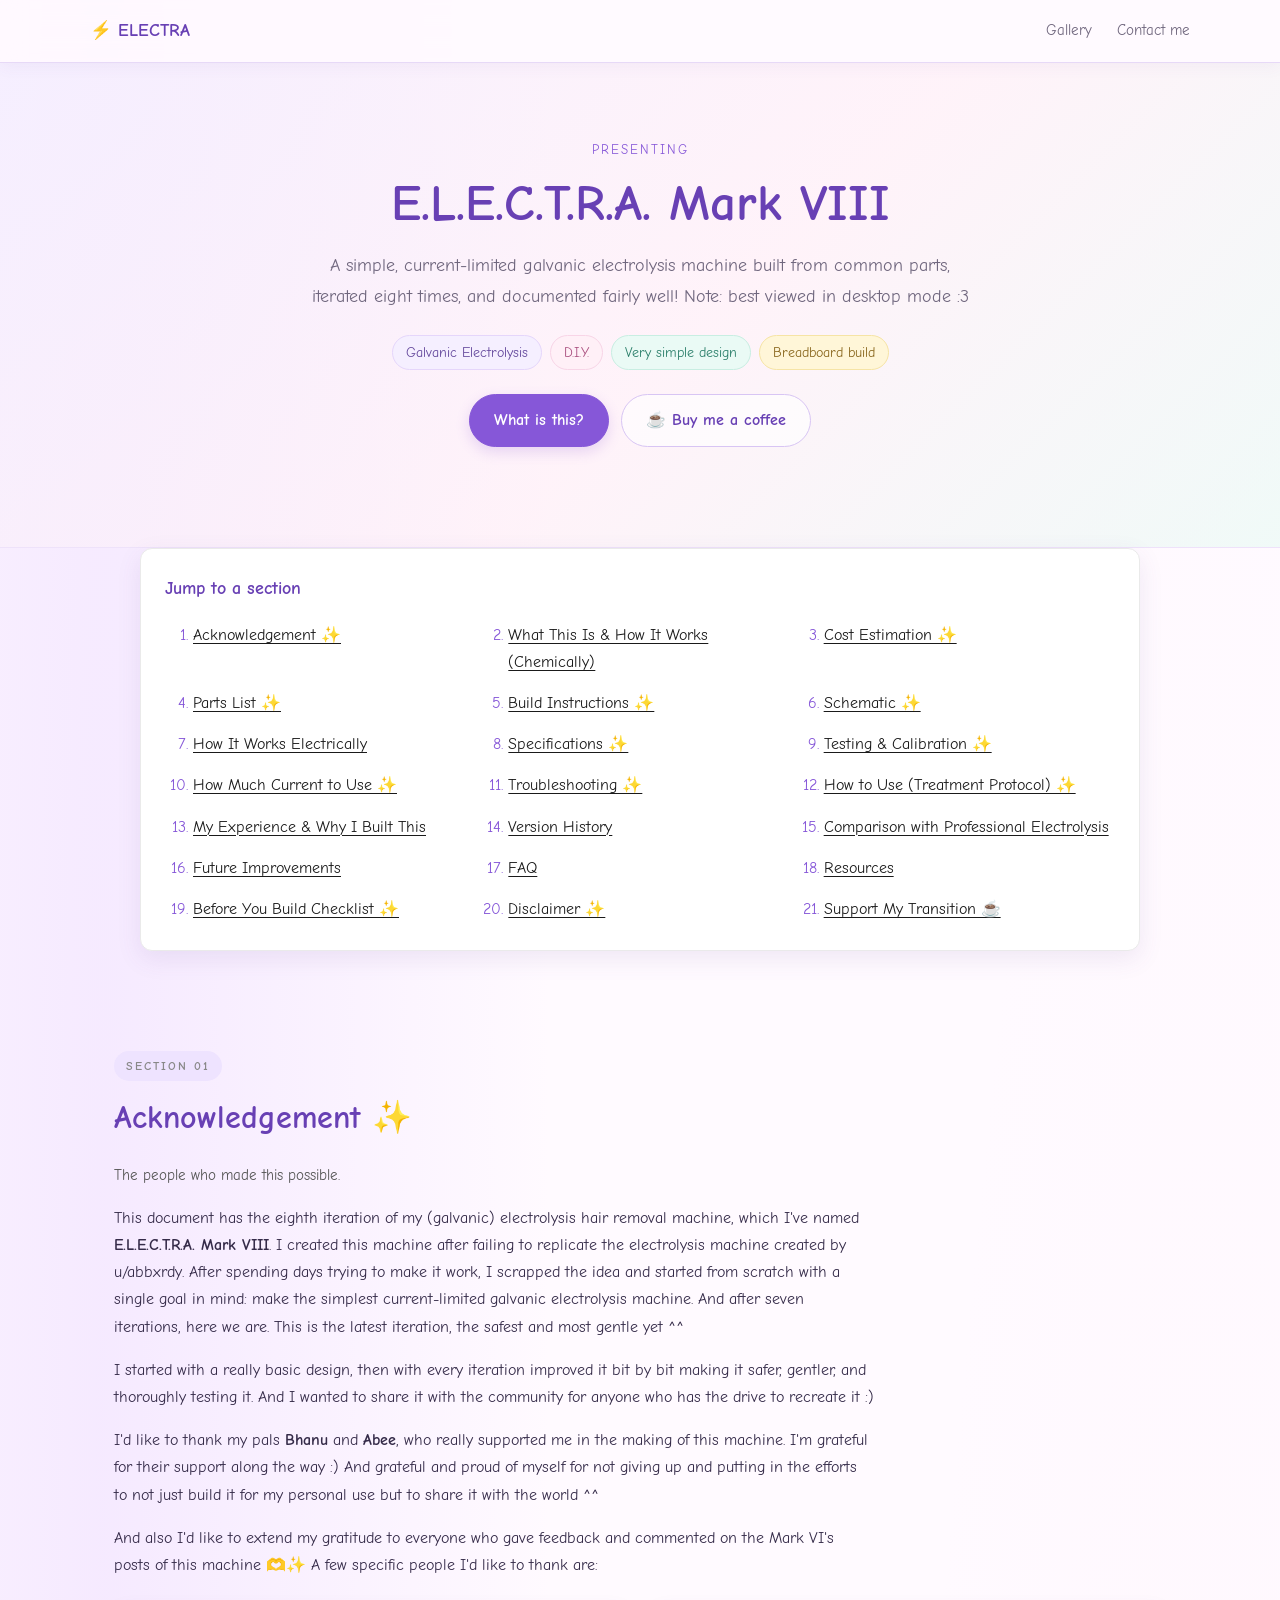
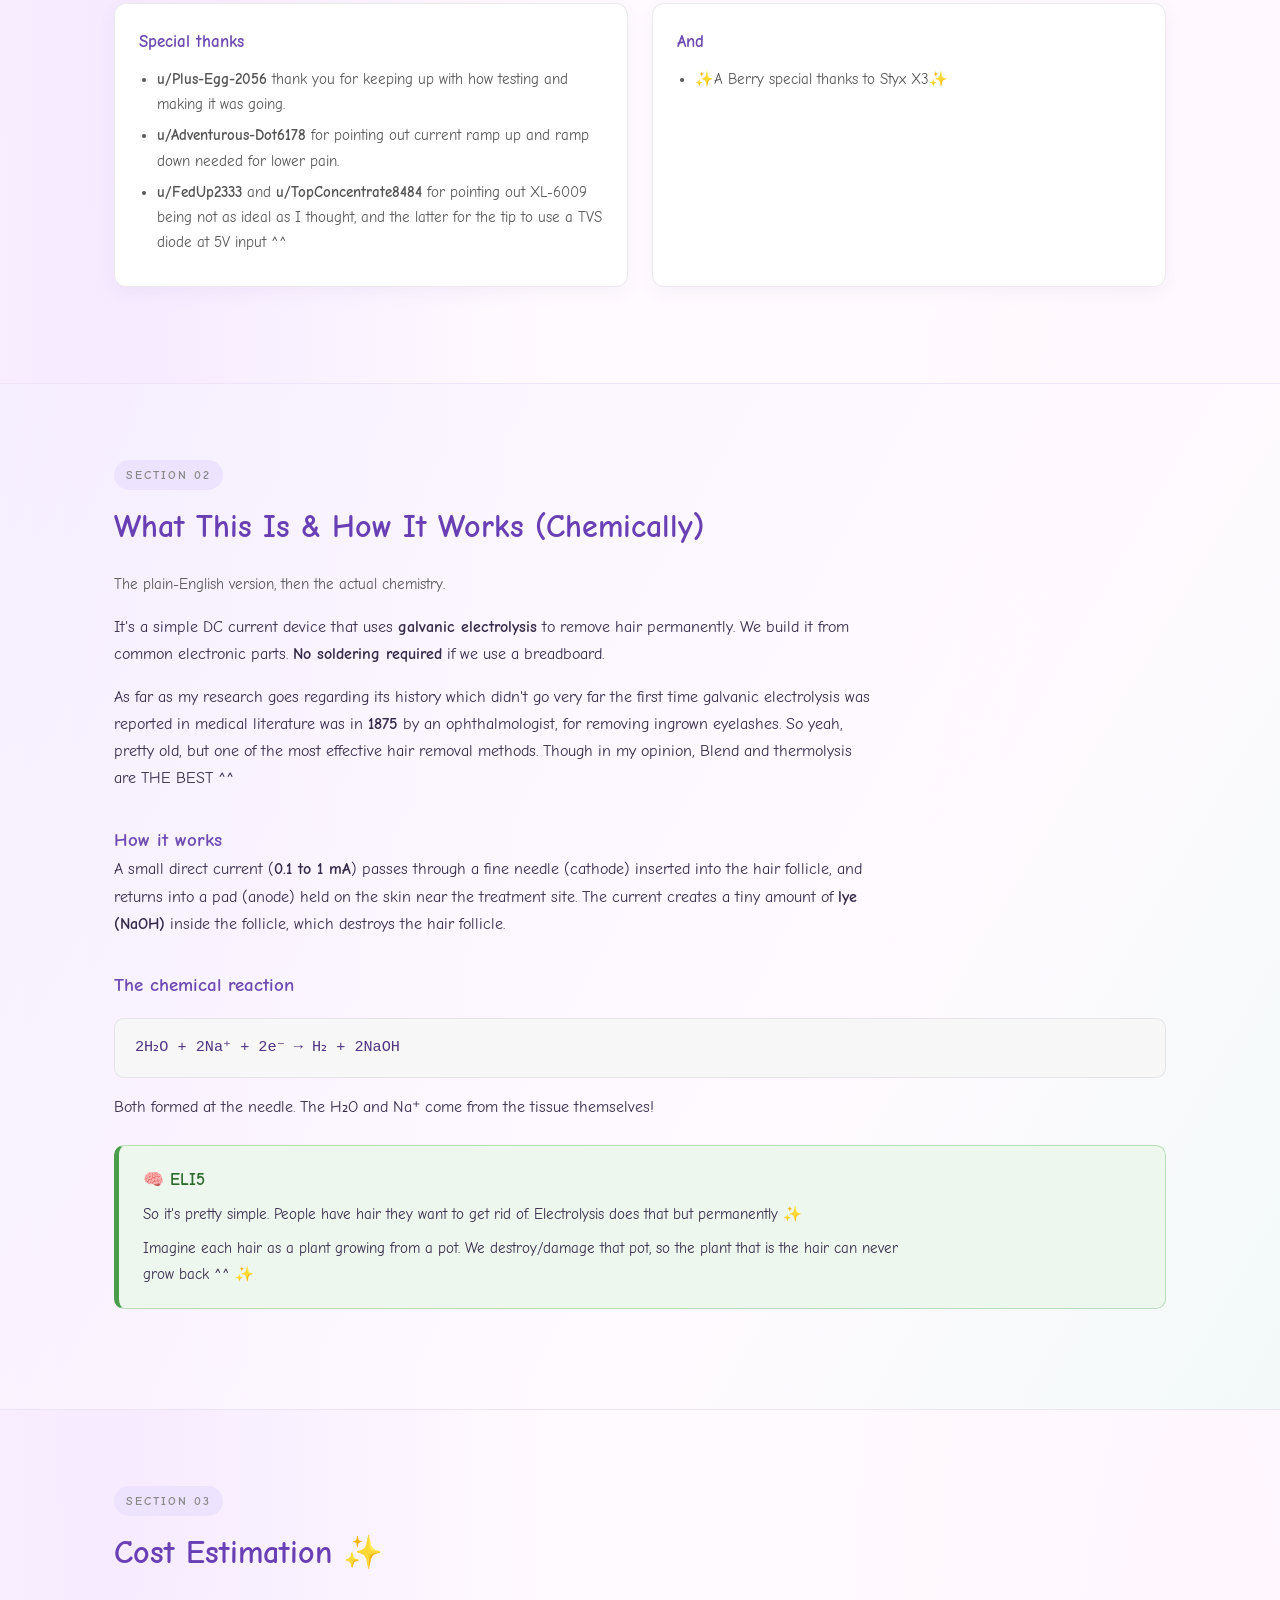
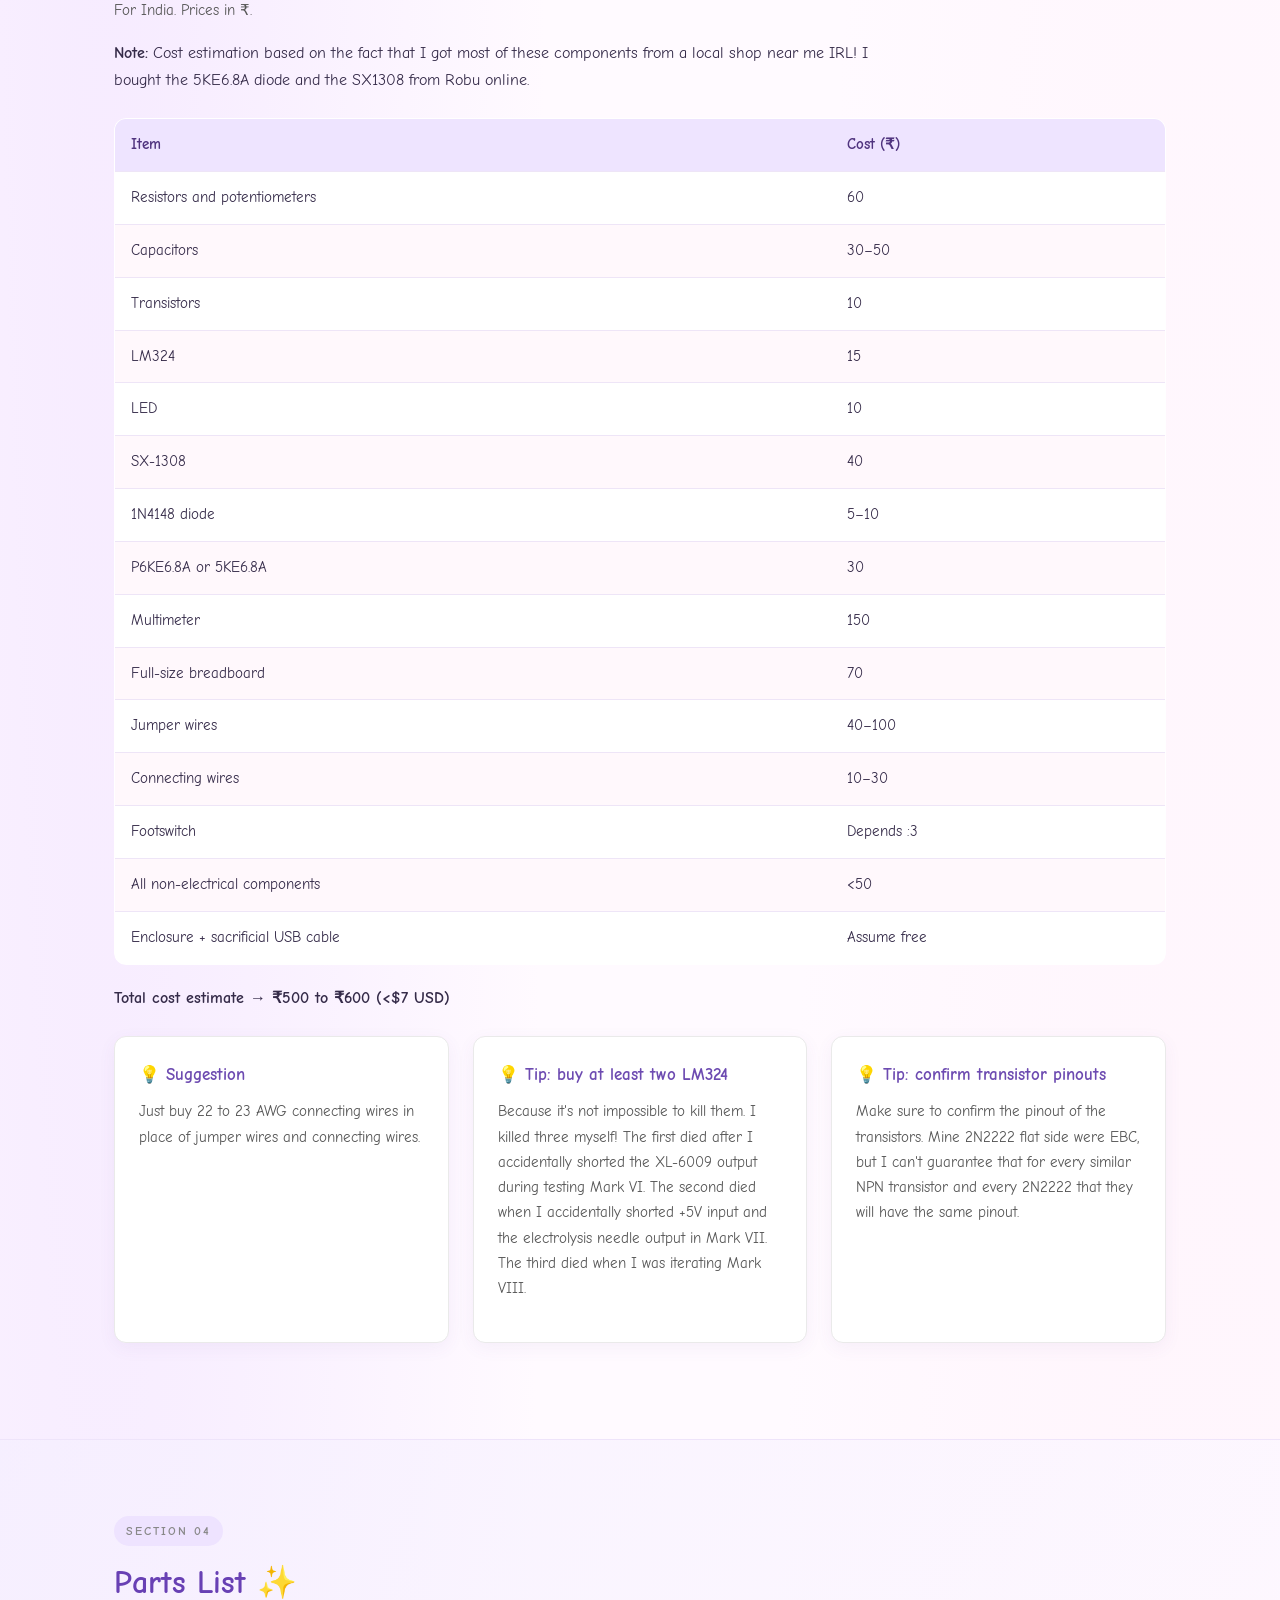
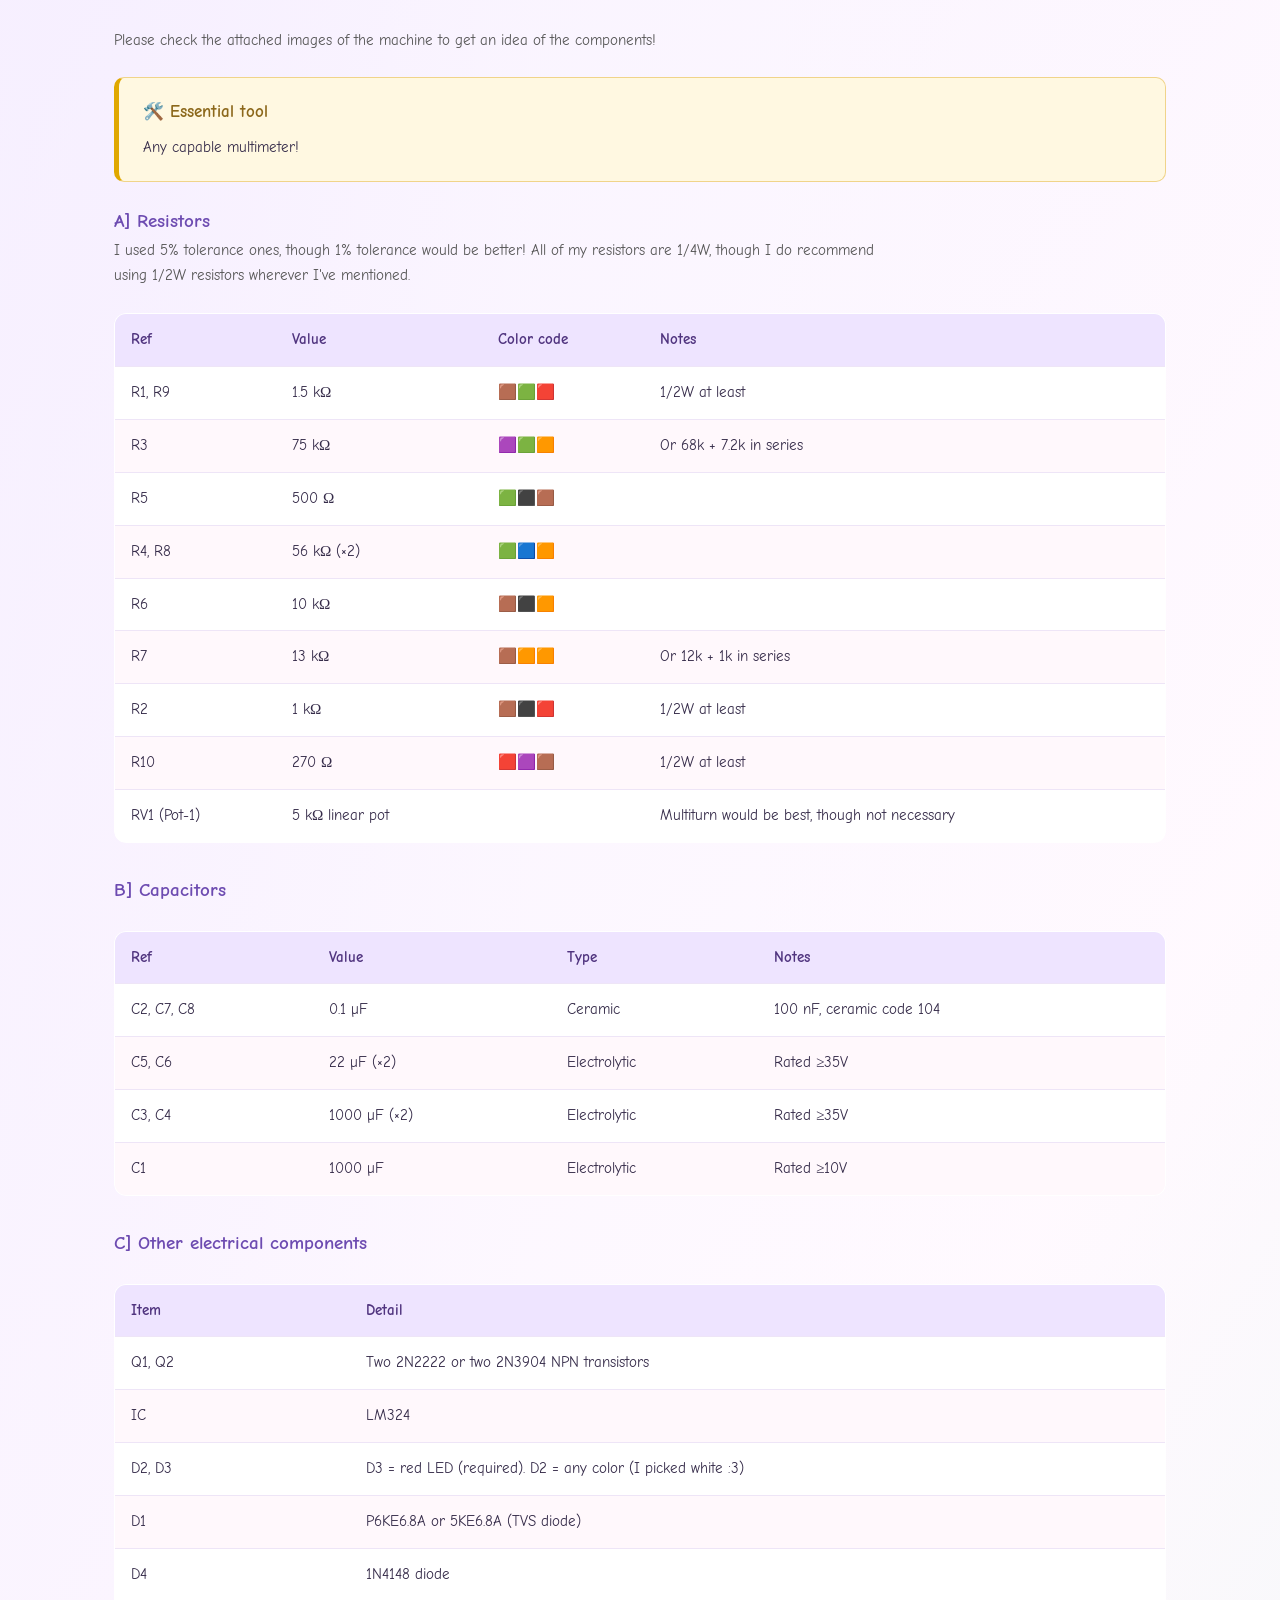
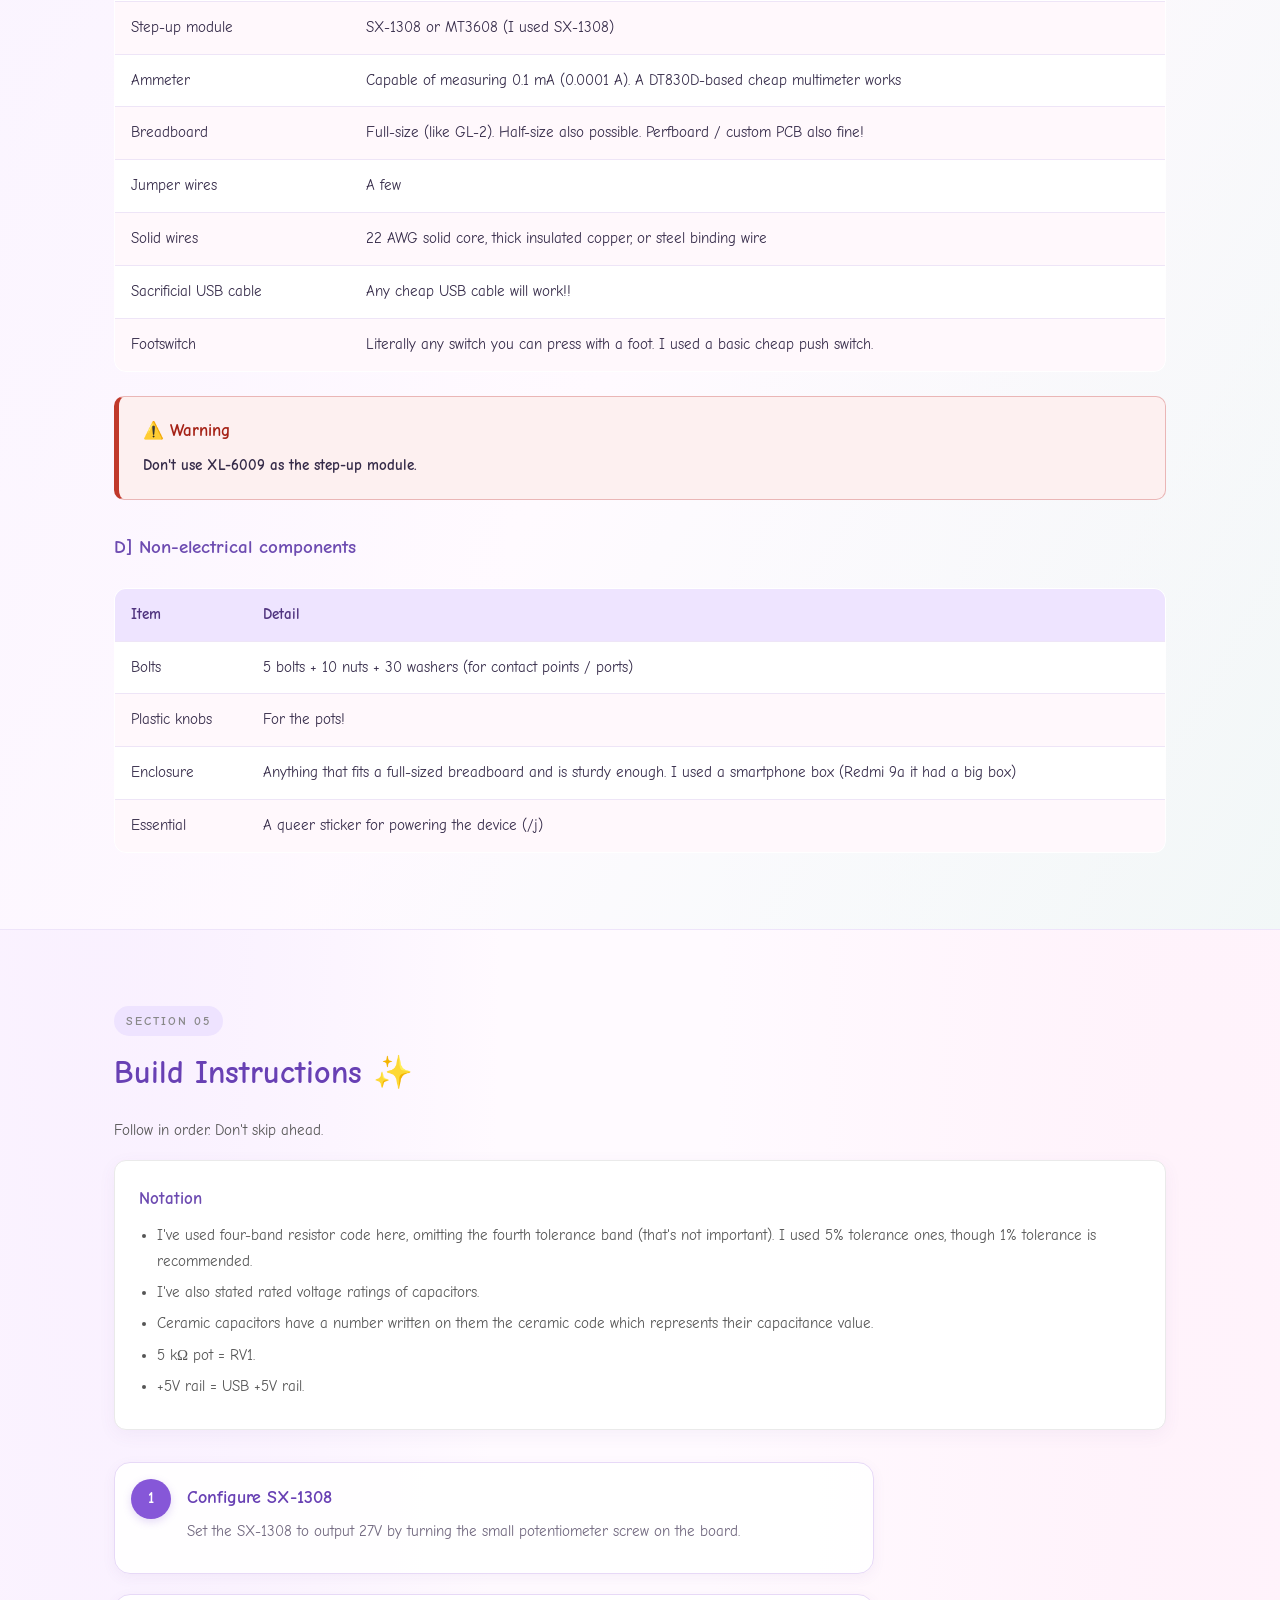
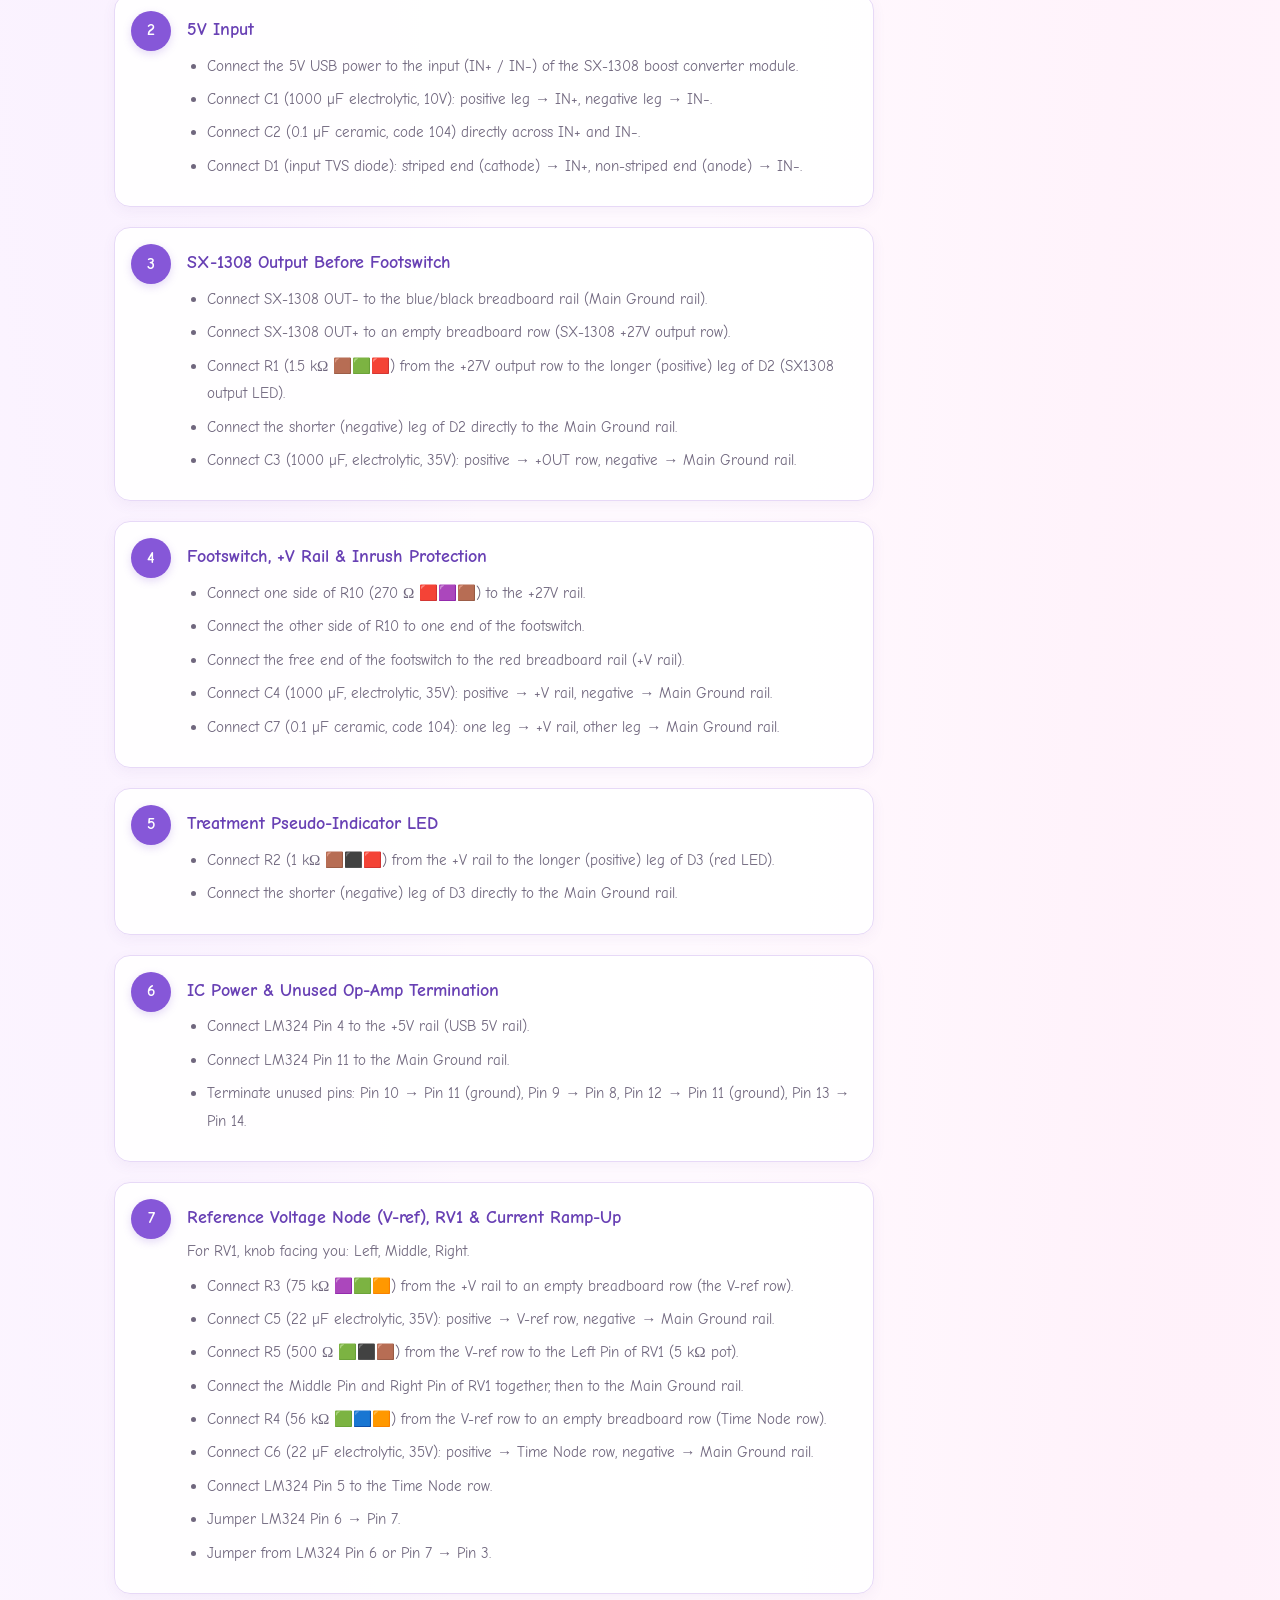
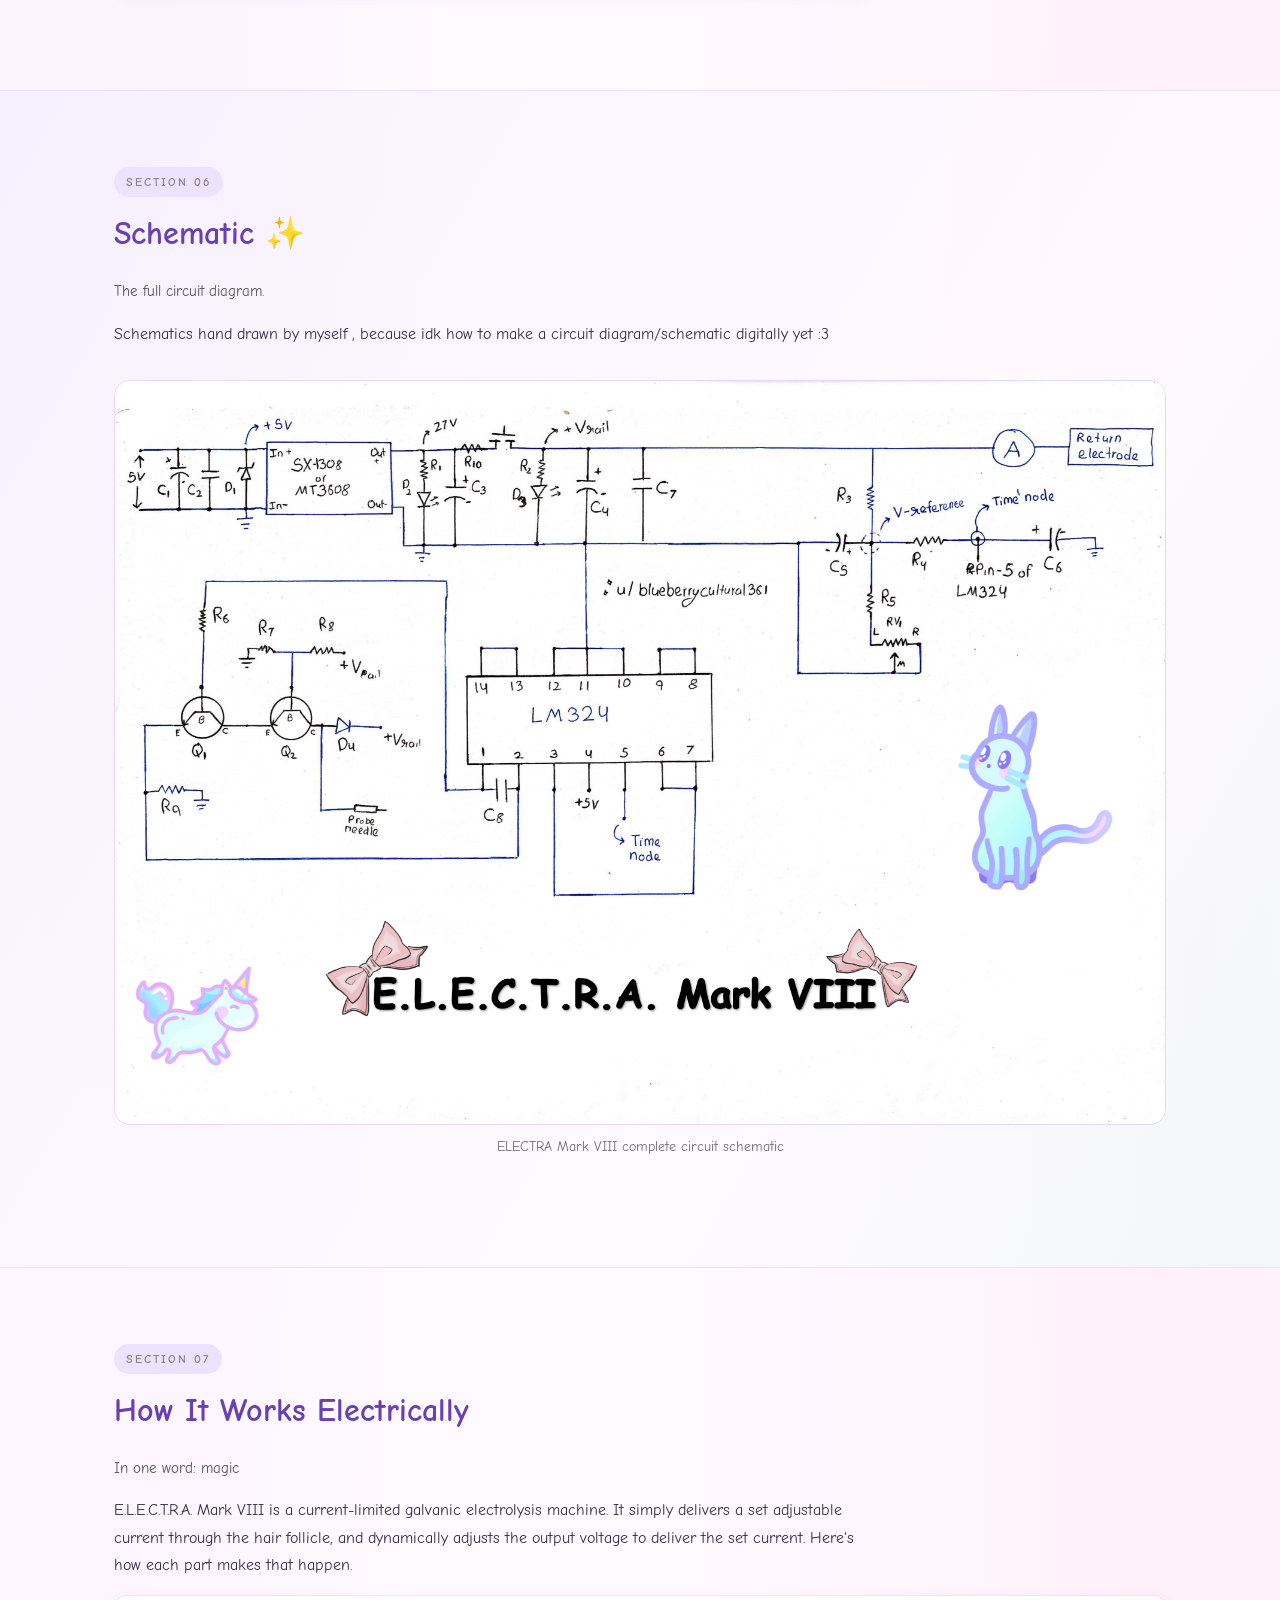
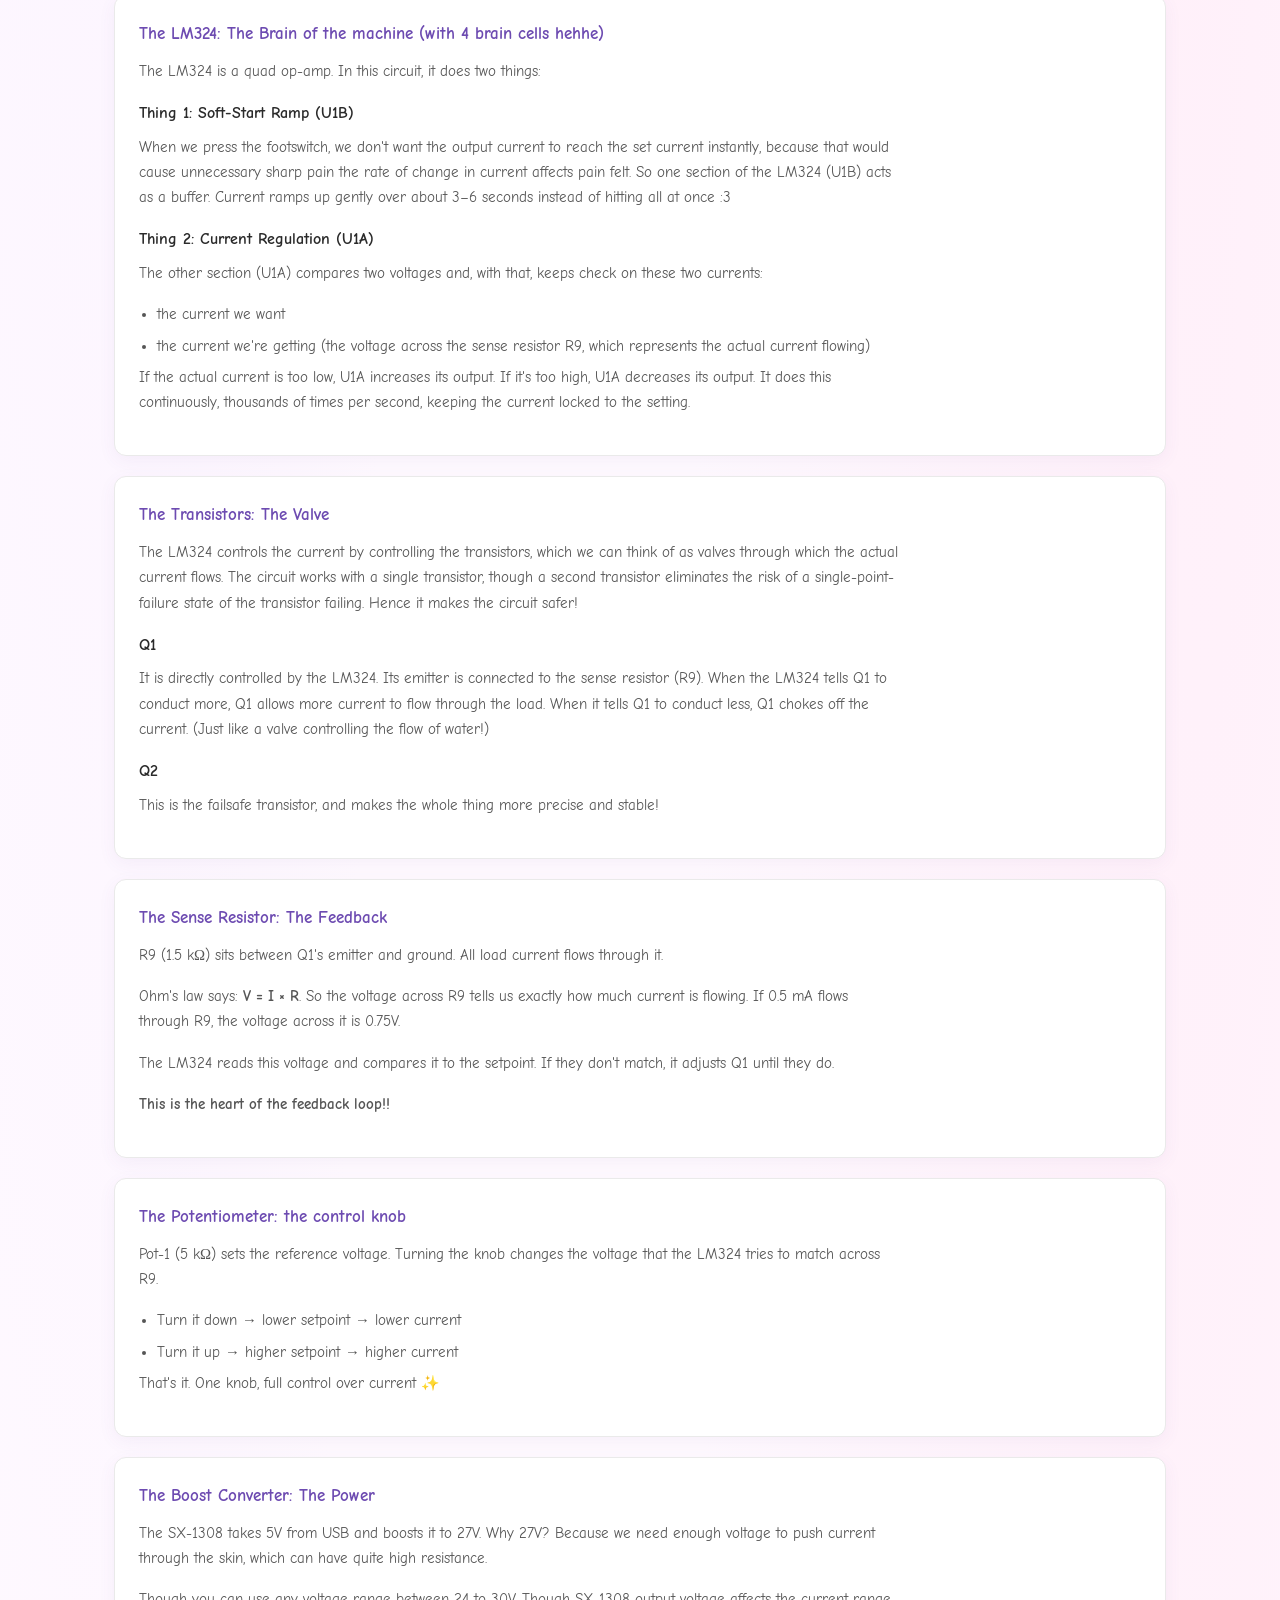
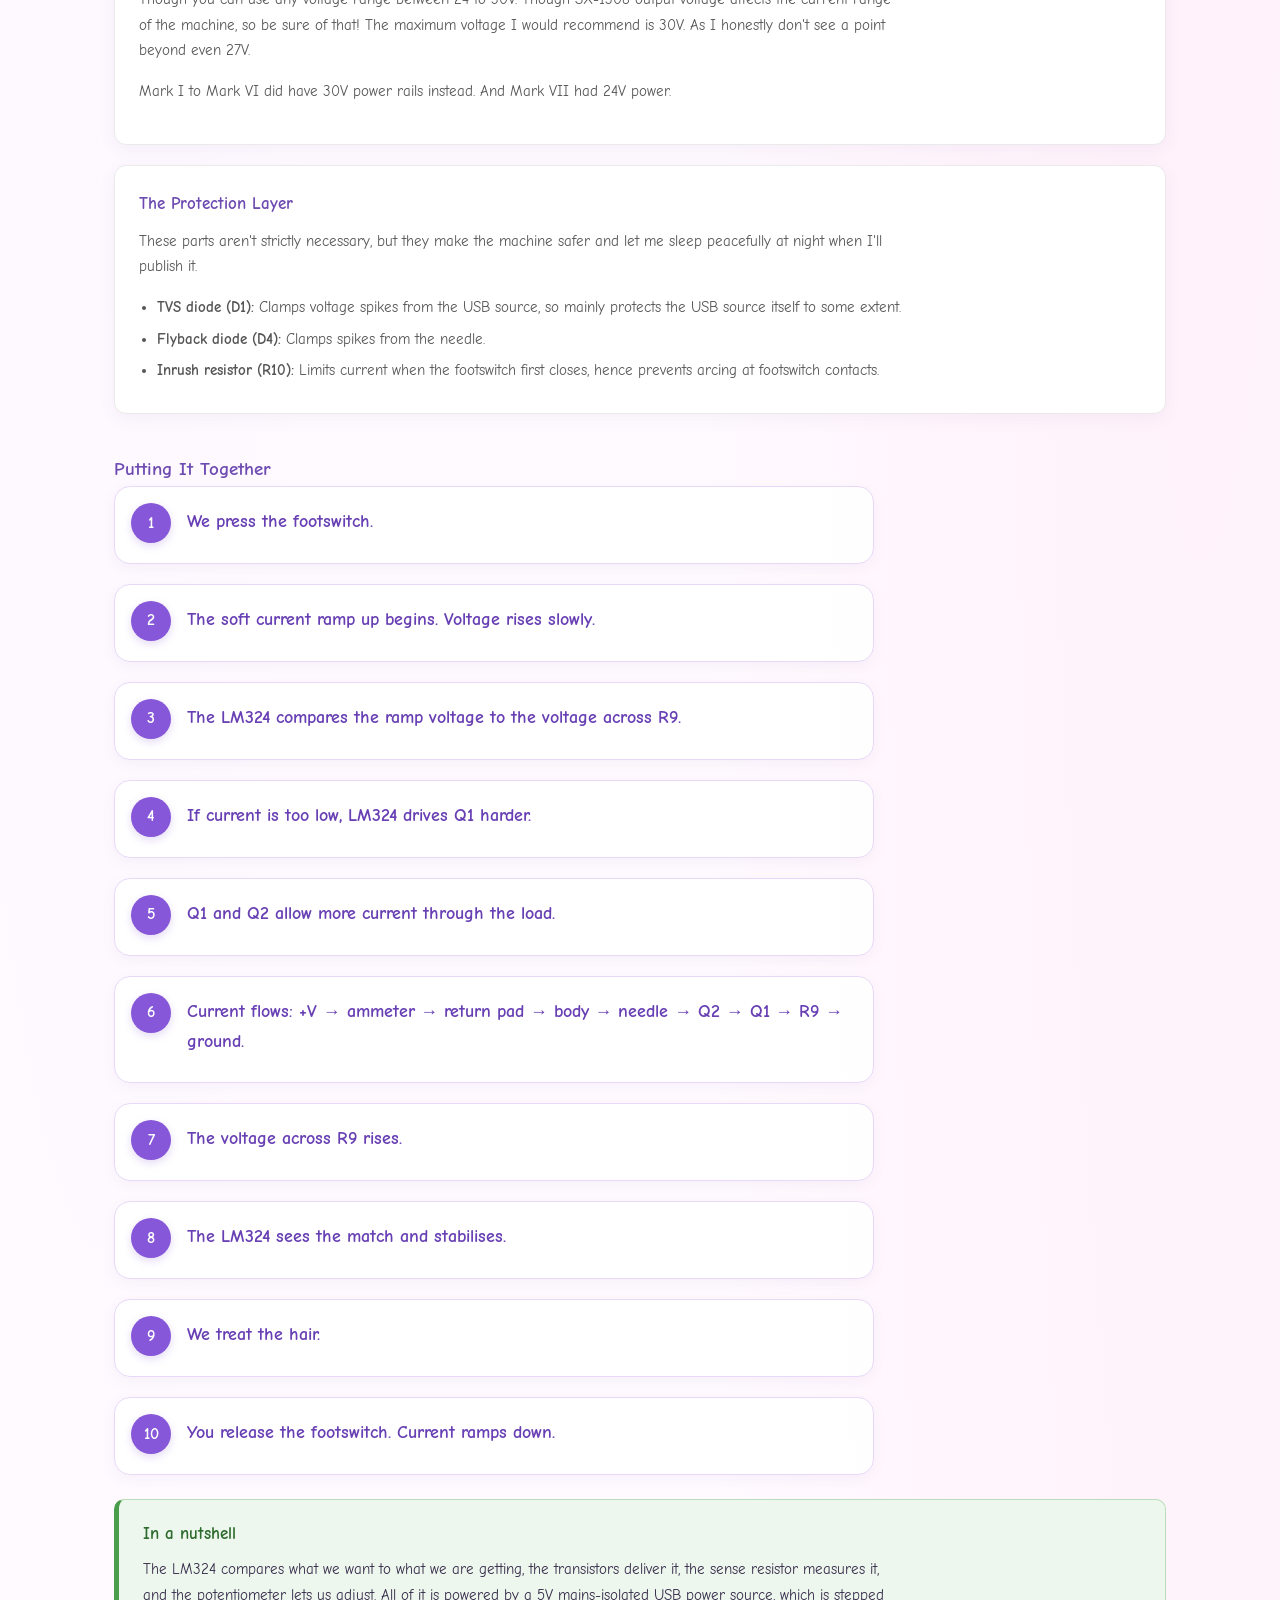
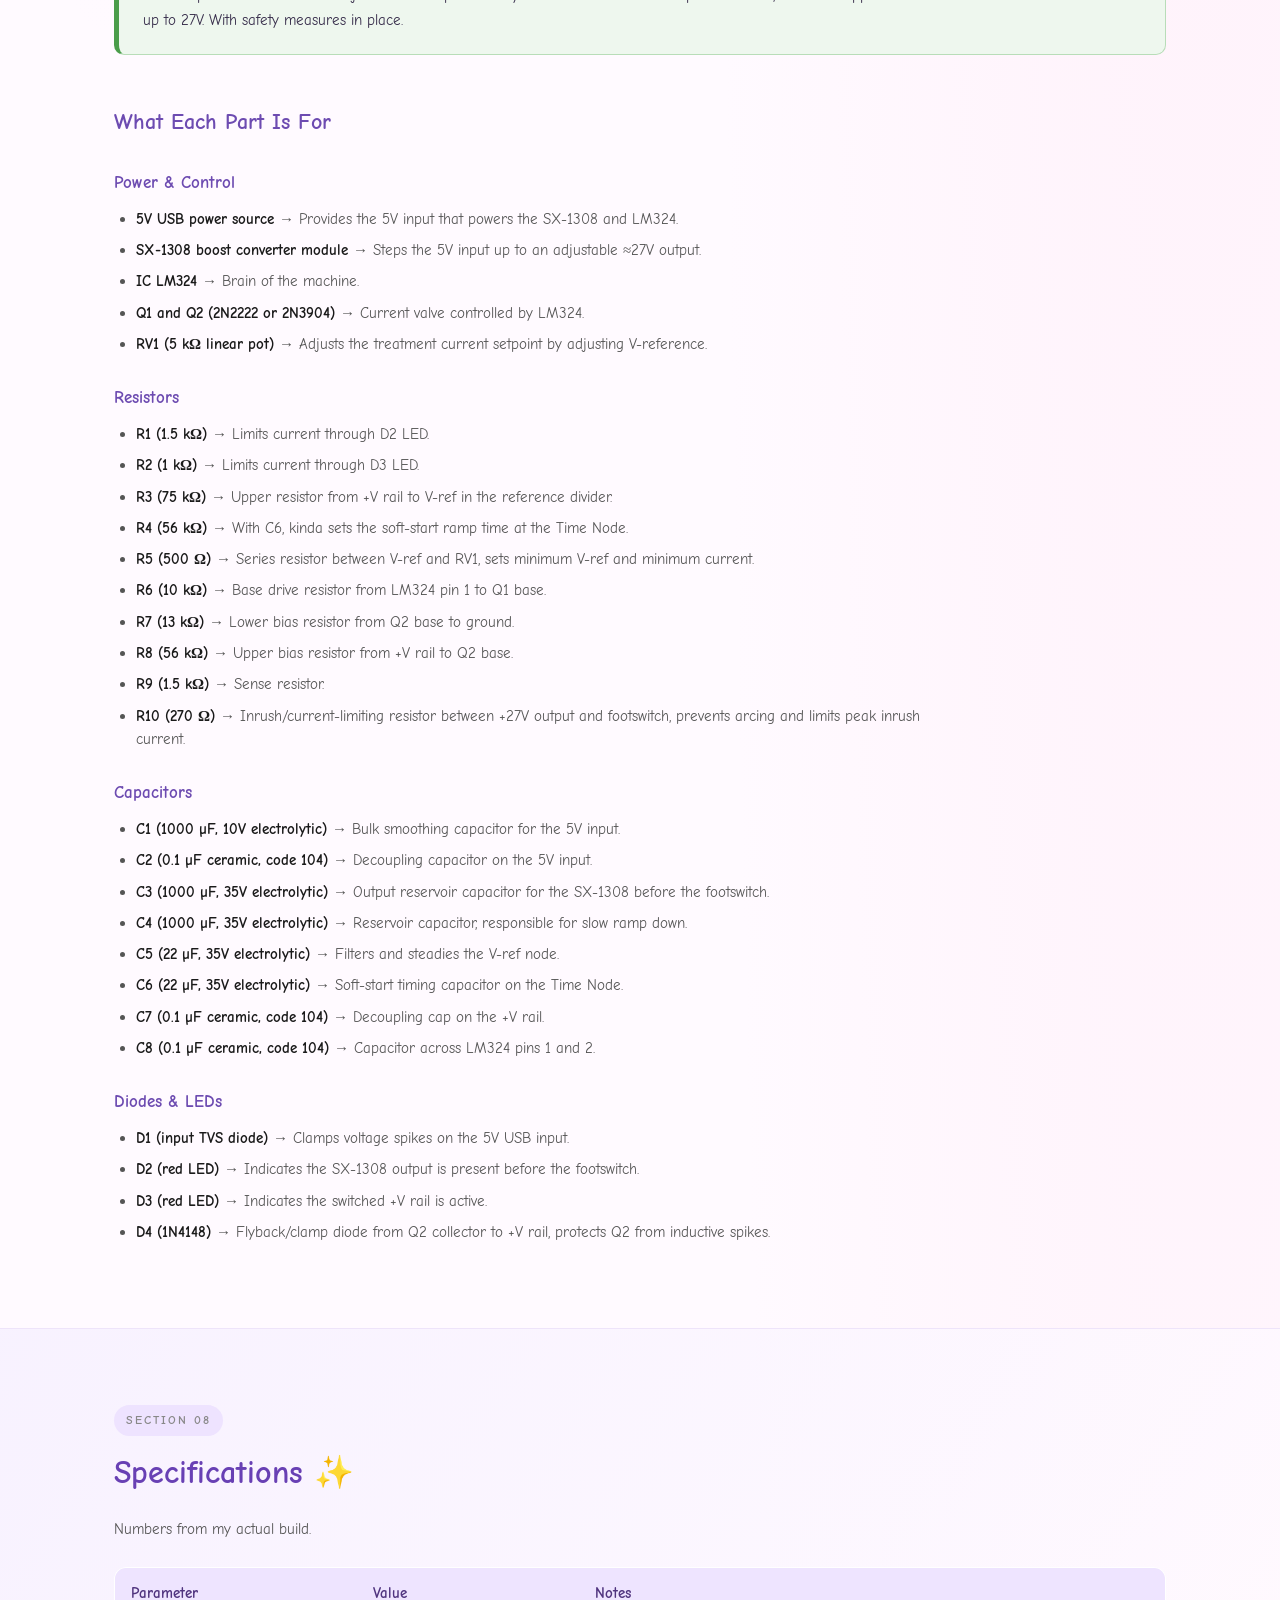
==== commit 4077b9ee: "Revise hero section text and tags in index.html Updated project description and tags for clarity." ====
--- a/index.html
+++ b/index.html
@@ -117,16 +117,18 @@
   <!-- ===== HERO ===== -->
   <section class="hero">
     <div class="wrap">
-      <p class="eyebrow">DIY Electronics Project</p>
+      <p class="eyebrow">Presenting</p>
       <h1>E.L.E.C.T.R.A. Mark VIII</h1>
       <p class="lead">
         A simple, current-limited galvanic electrolysis machine built from common
-        parts, iterated eight times, and documented honestly.
+        parts, iterated eight times, and documented fairly well!
+        Note: best viewed in desktop mode :3
+        
       </p>
       <div class="tags">
-        <span class="tag">Galvanic DC</span>
-        <span class="tag">Current-limited</span>
-        <span class="tag">Low voltage</span>
+        <span class="tag">Galvanic Electrolysis</span>
+        <span class="tag">D.I.Y.</span>
+        <span class="tag">Very simple design</span>
         <span class="tag">Breadboard build</span>
       </div>
       <div class="hero-actions">
@@ -193,7 +195,10 @@
       <p>
         I'd like to thank my pals <strong>Bhanu</strong> and <strong>Abee</strong>,
         who really supported me in the making of this machine. I'm grateful for
-        their support along the way :)
+        their support along the way :) 
+        And grateful and proud of myself for not giving up and putting in the 
+        efforts to not just build it for my personal use but to share it with the
+        world ^^
       </p>
 
       <p>
@@ -1204,13 +1209,13 @@
             Treated quite a few body hairs. At 0.3 mA with proper insertion,
             treating body hair was almost painless. And then I finally treated
             four testosterone-based facial hairs, from above my lip area! And the
-            healing was smooth I literally couldn't notice any significant signs
+            healing was smooth I literally couldn't notice any signs
             of electrolysis ^^
           </p>
         </div>
         <div class="panel">
           <h3>Mark VIII</h3>
-          <p>Treated 38 body hairs on my other knee!</p>
+          <p>Treated thirty eight body hairs on my other knee!and treated four hair of my chin. Without any scarring , marks , pigmentation or anything bad at all! </p>
         </div>
       </div>
 
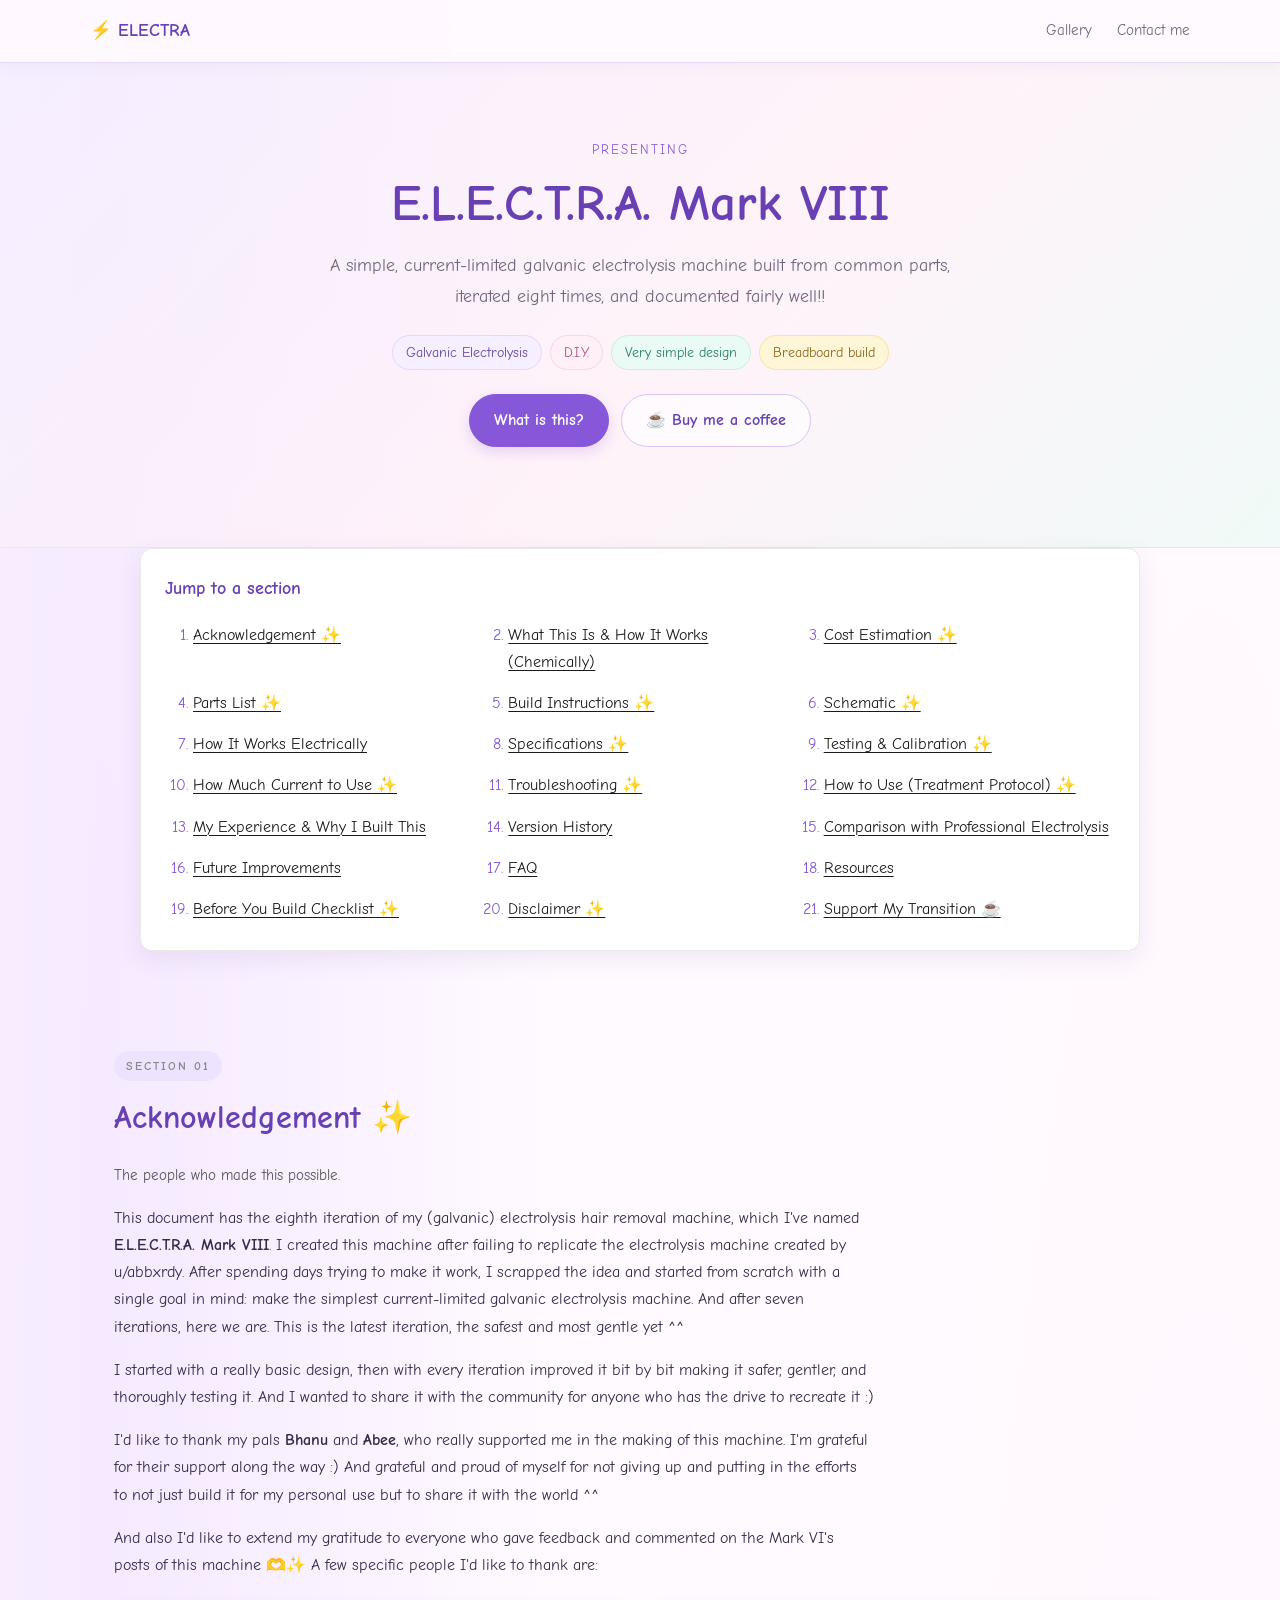
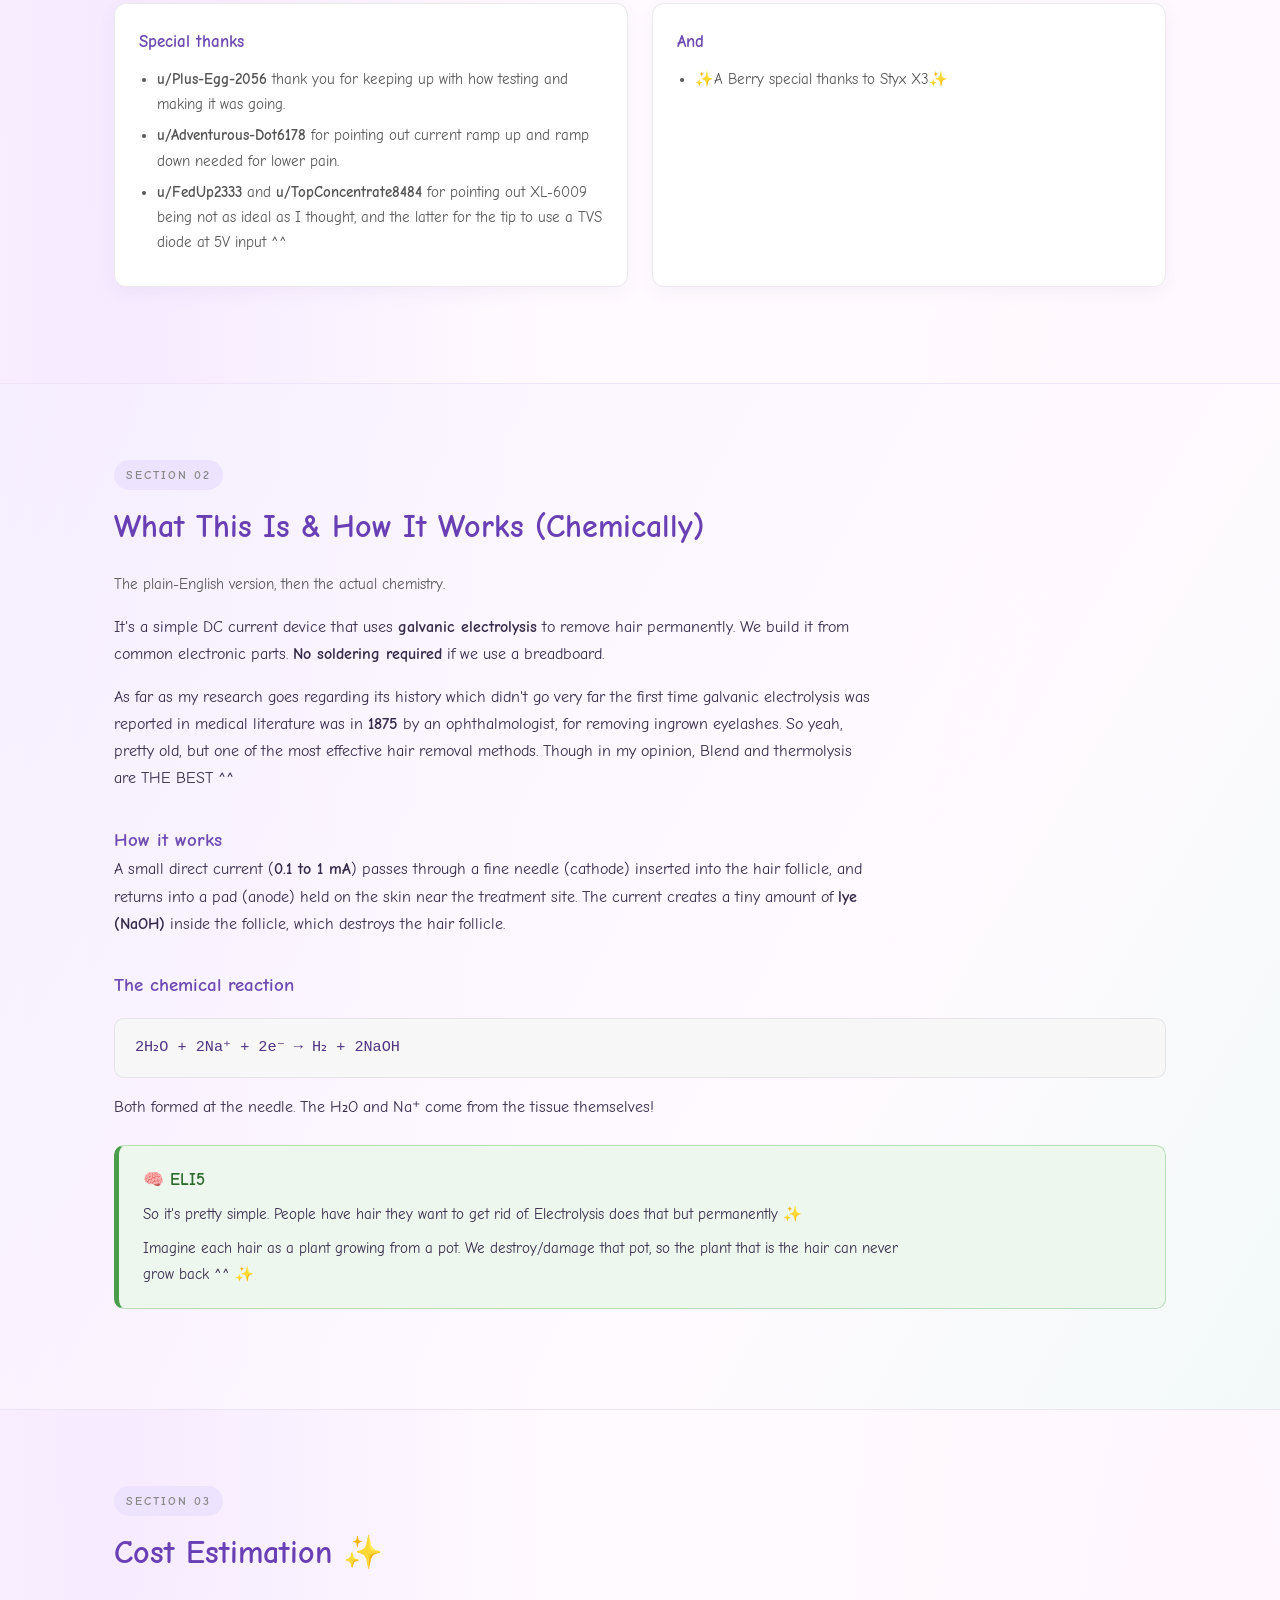
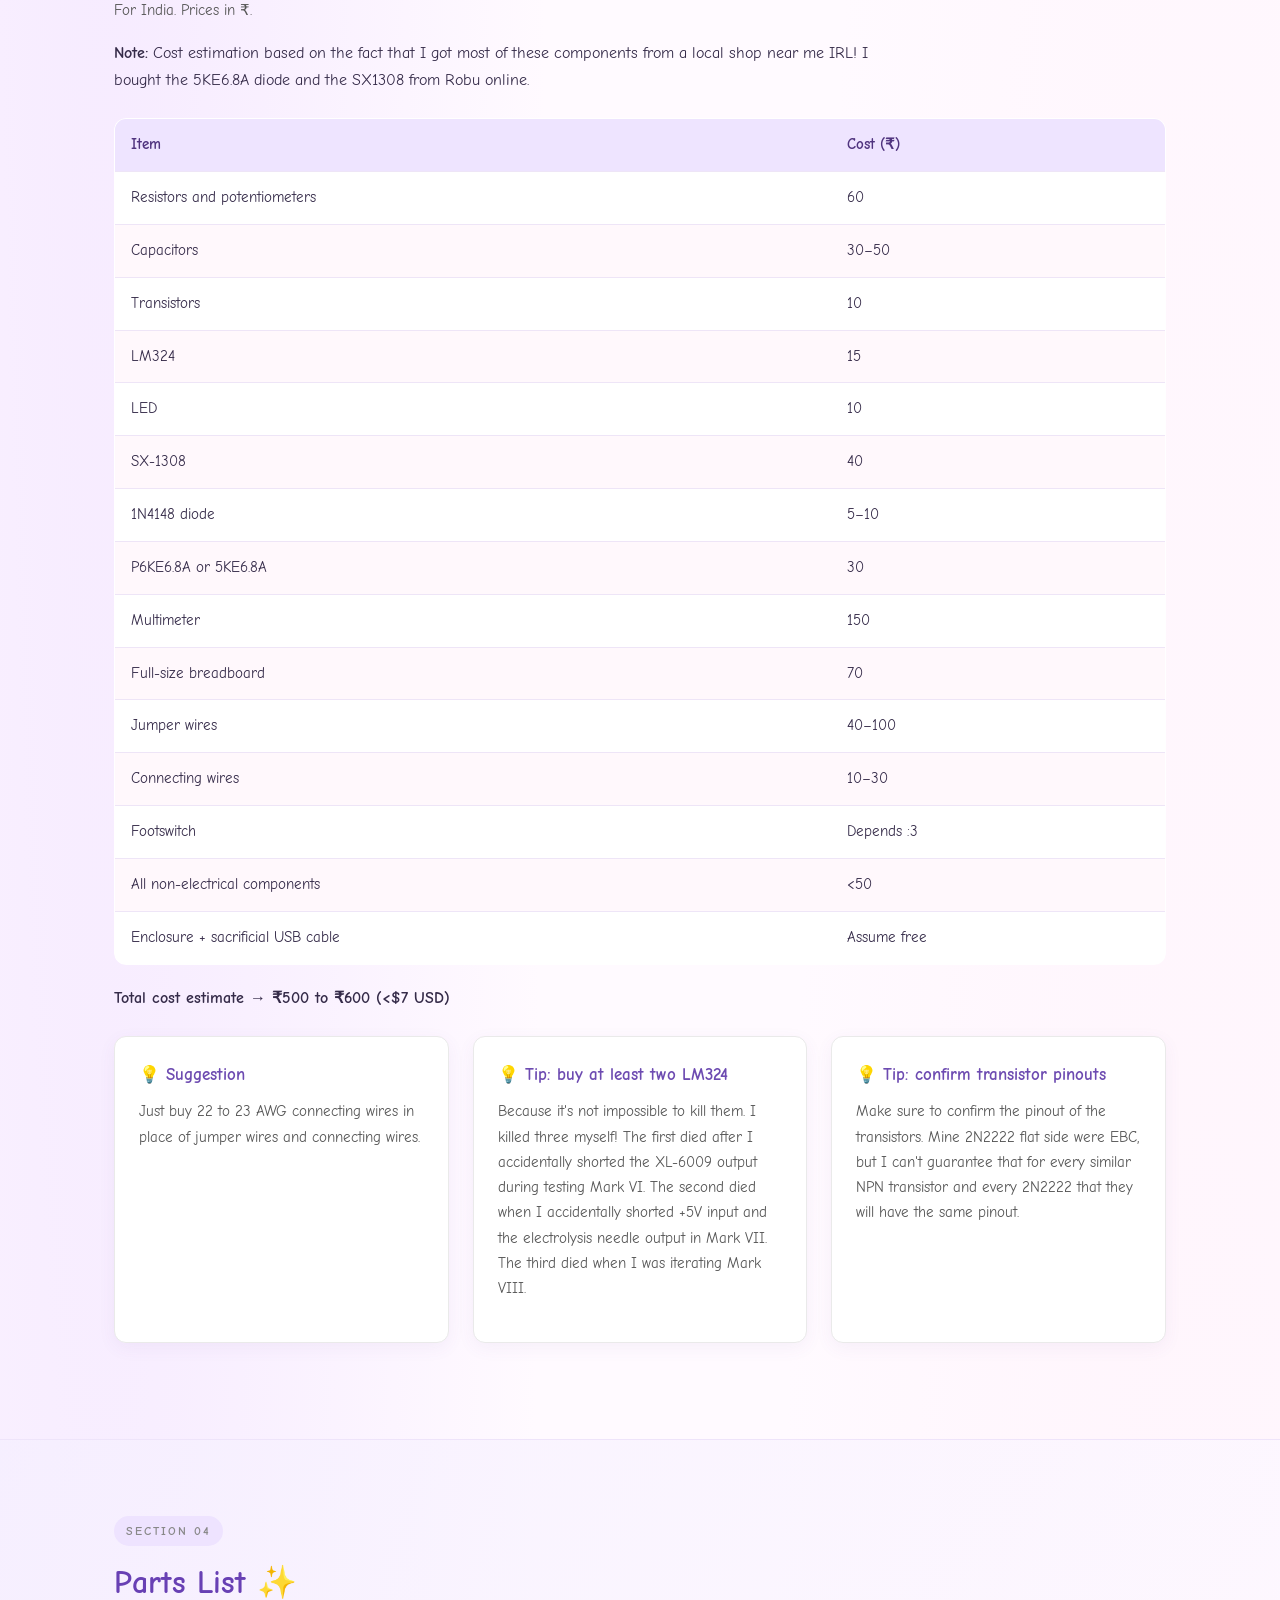
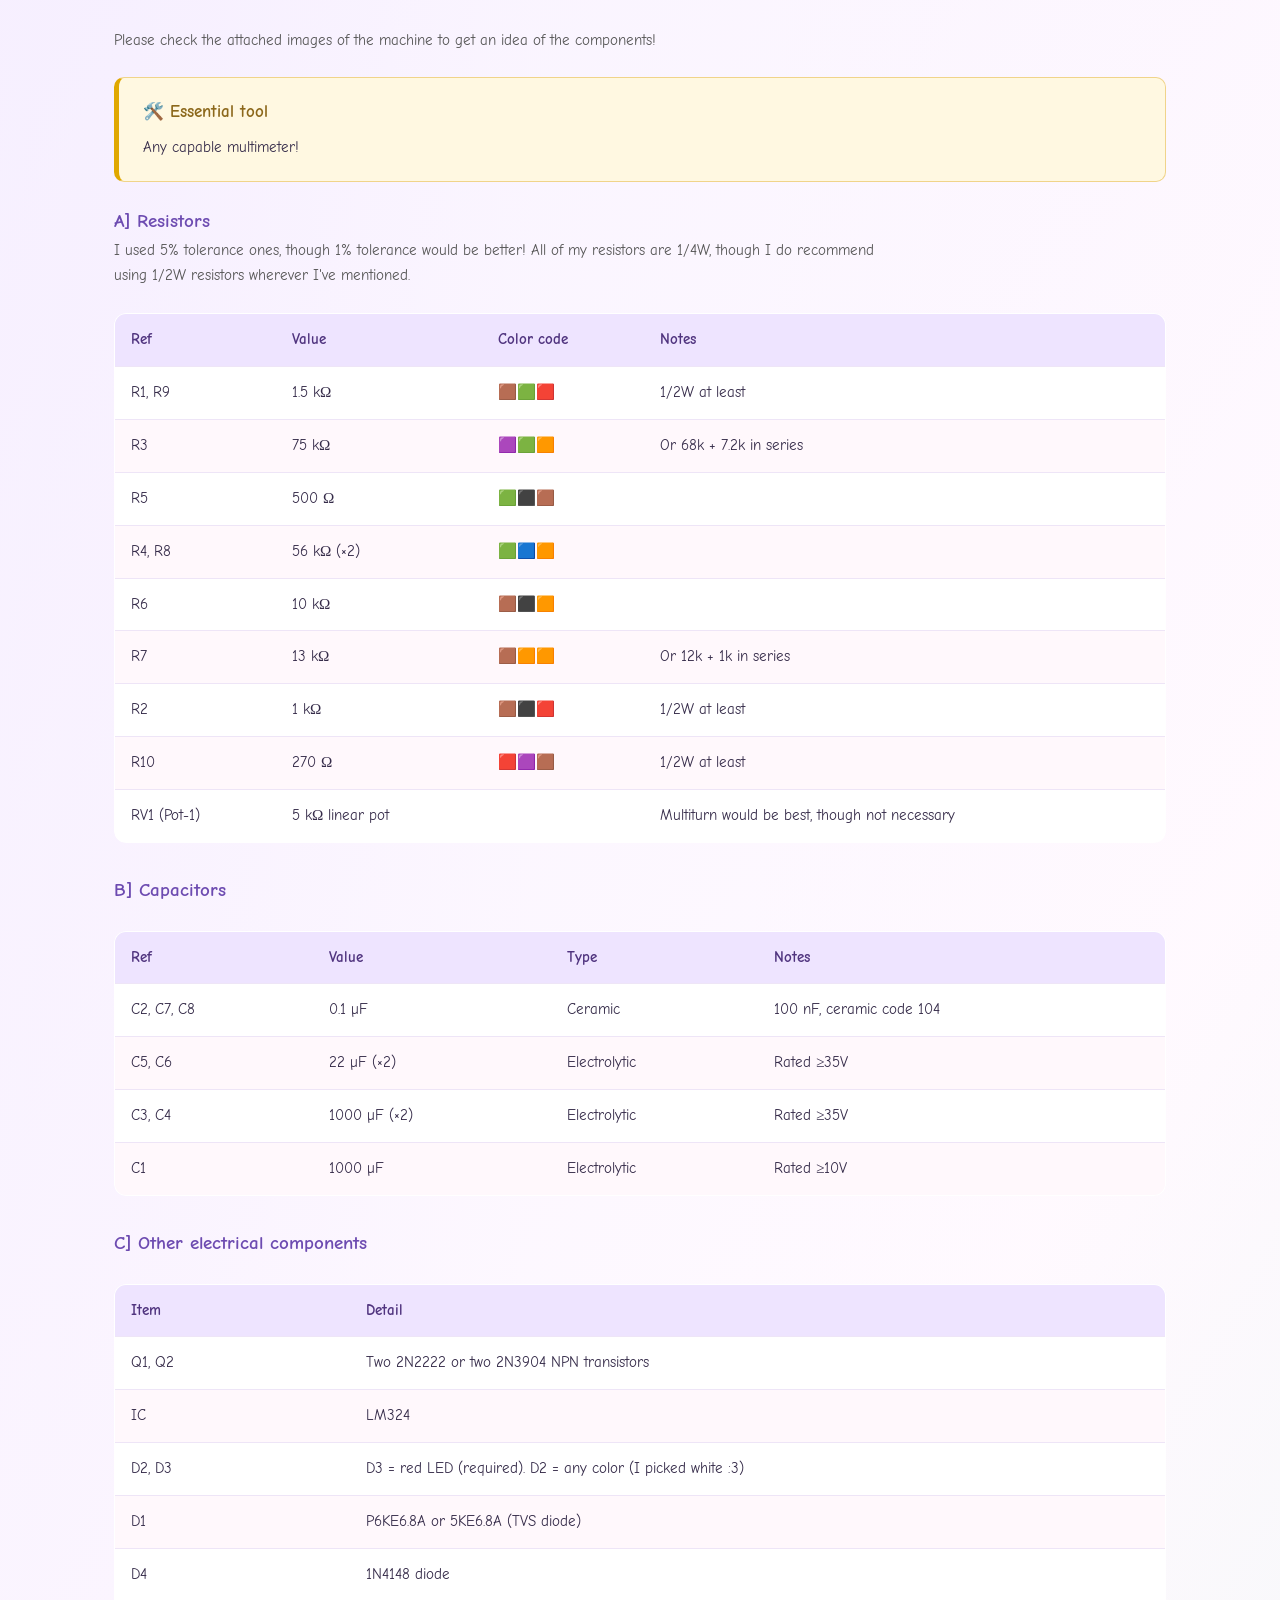
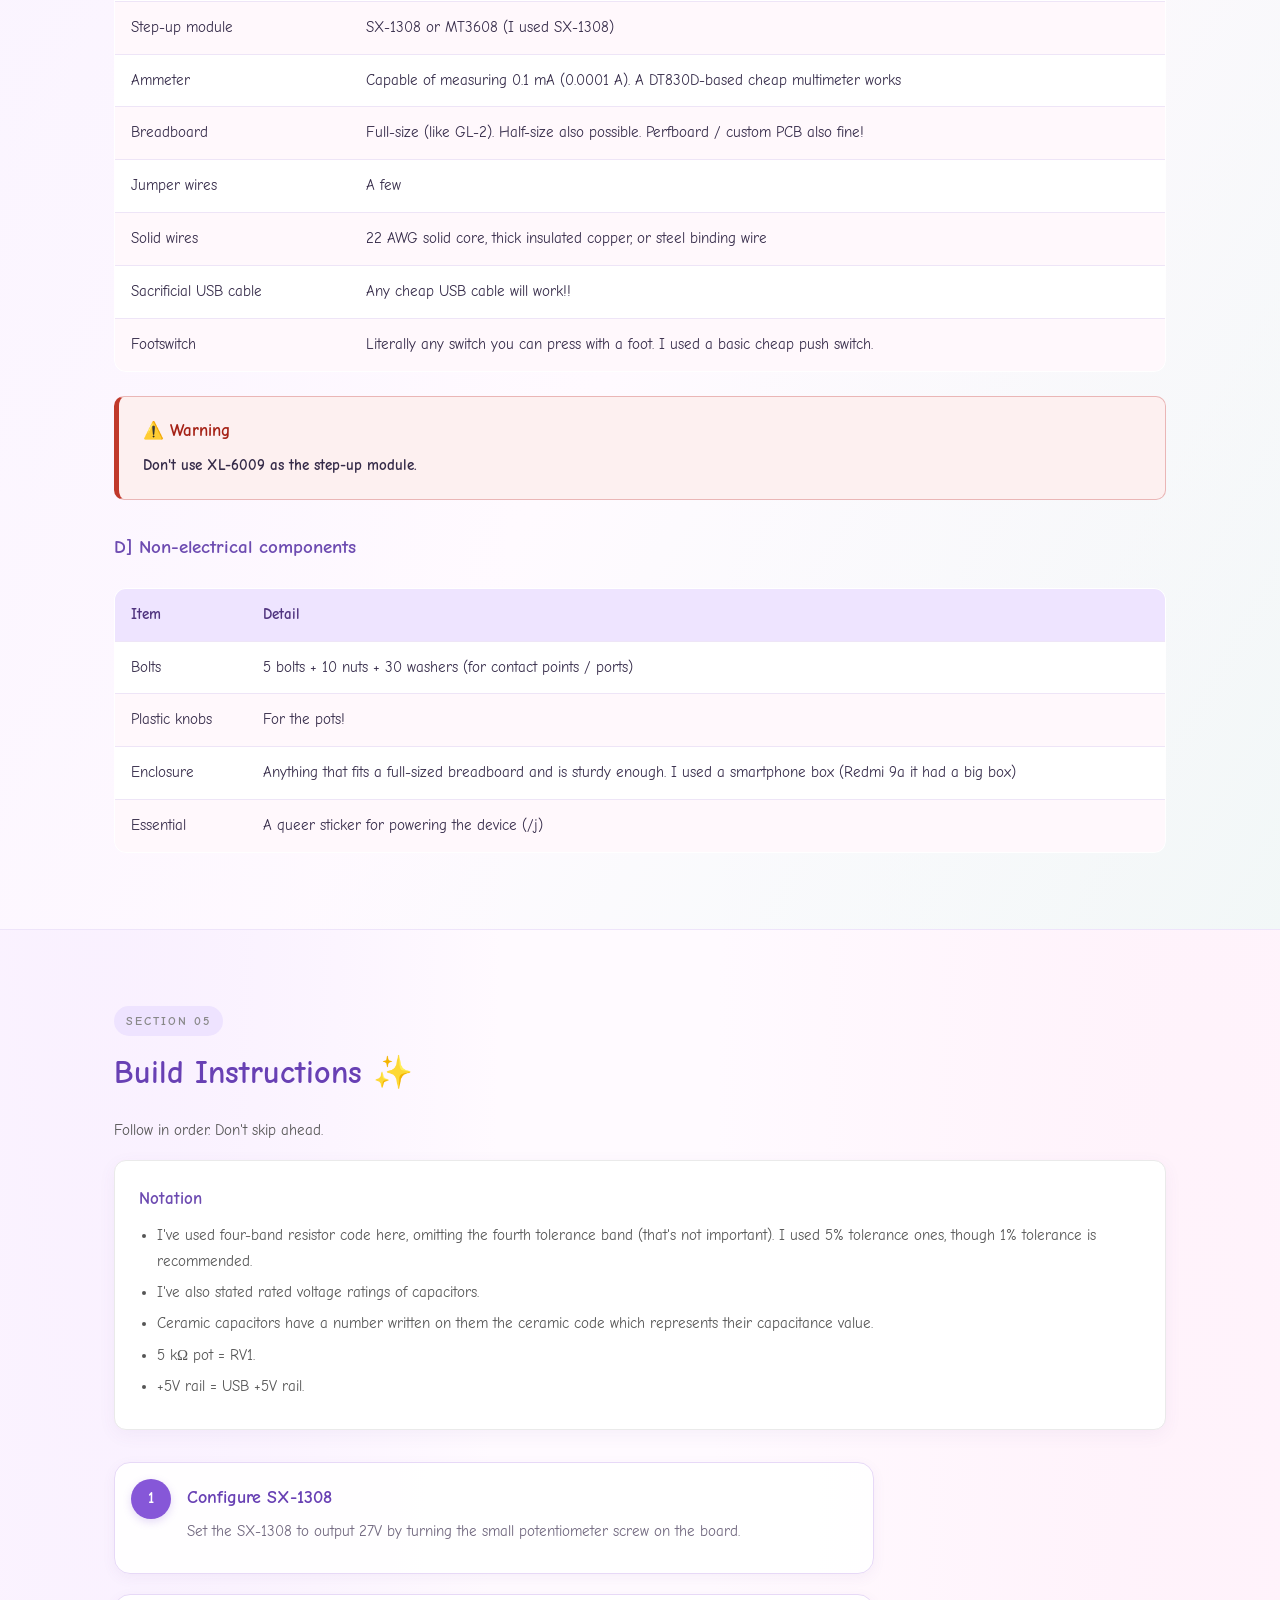
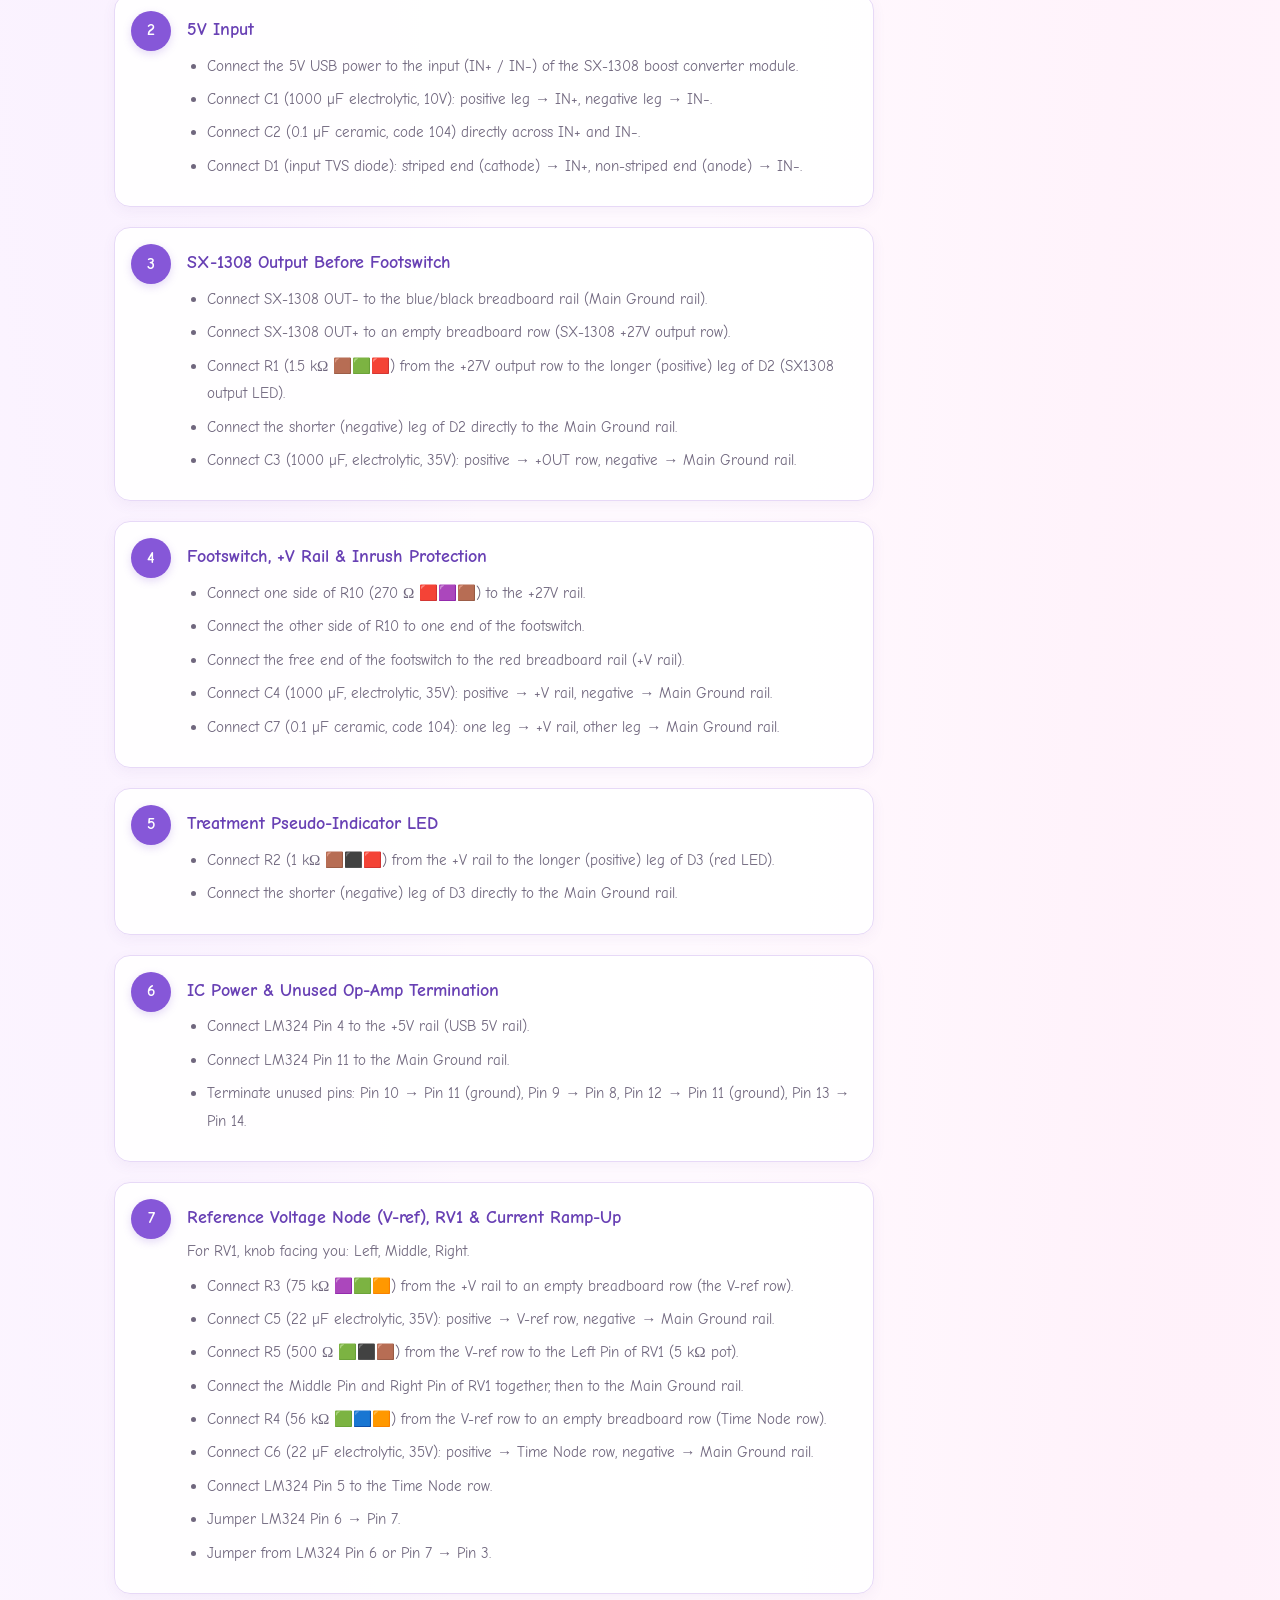
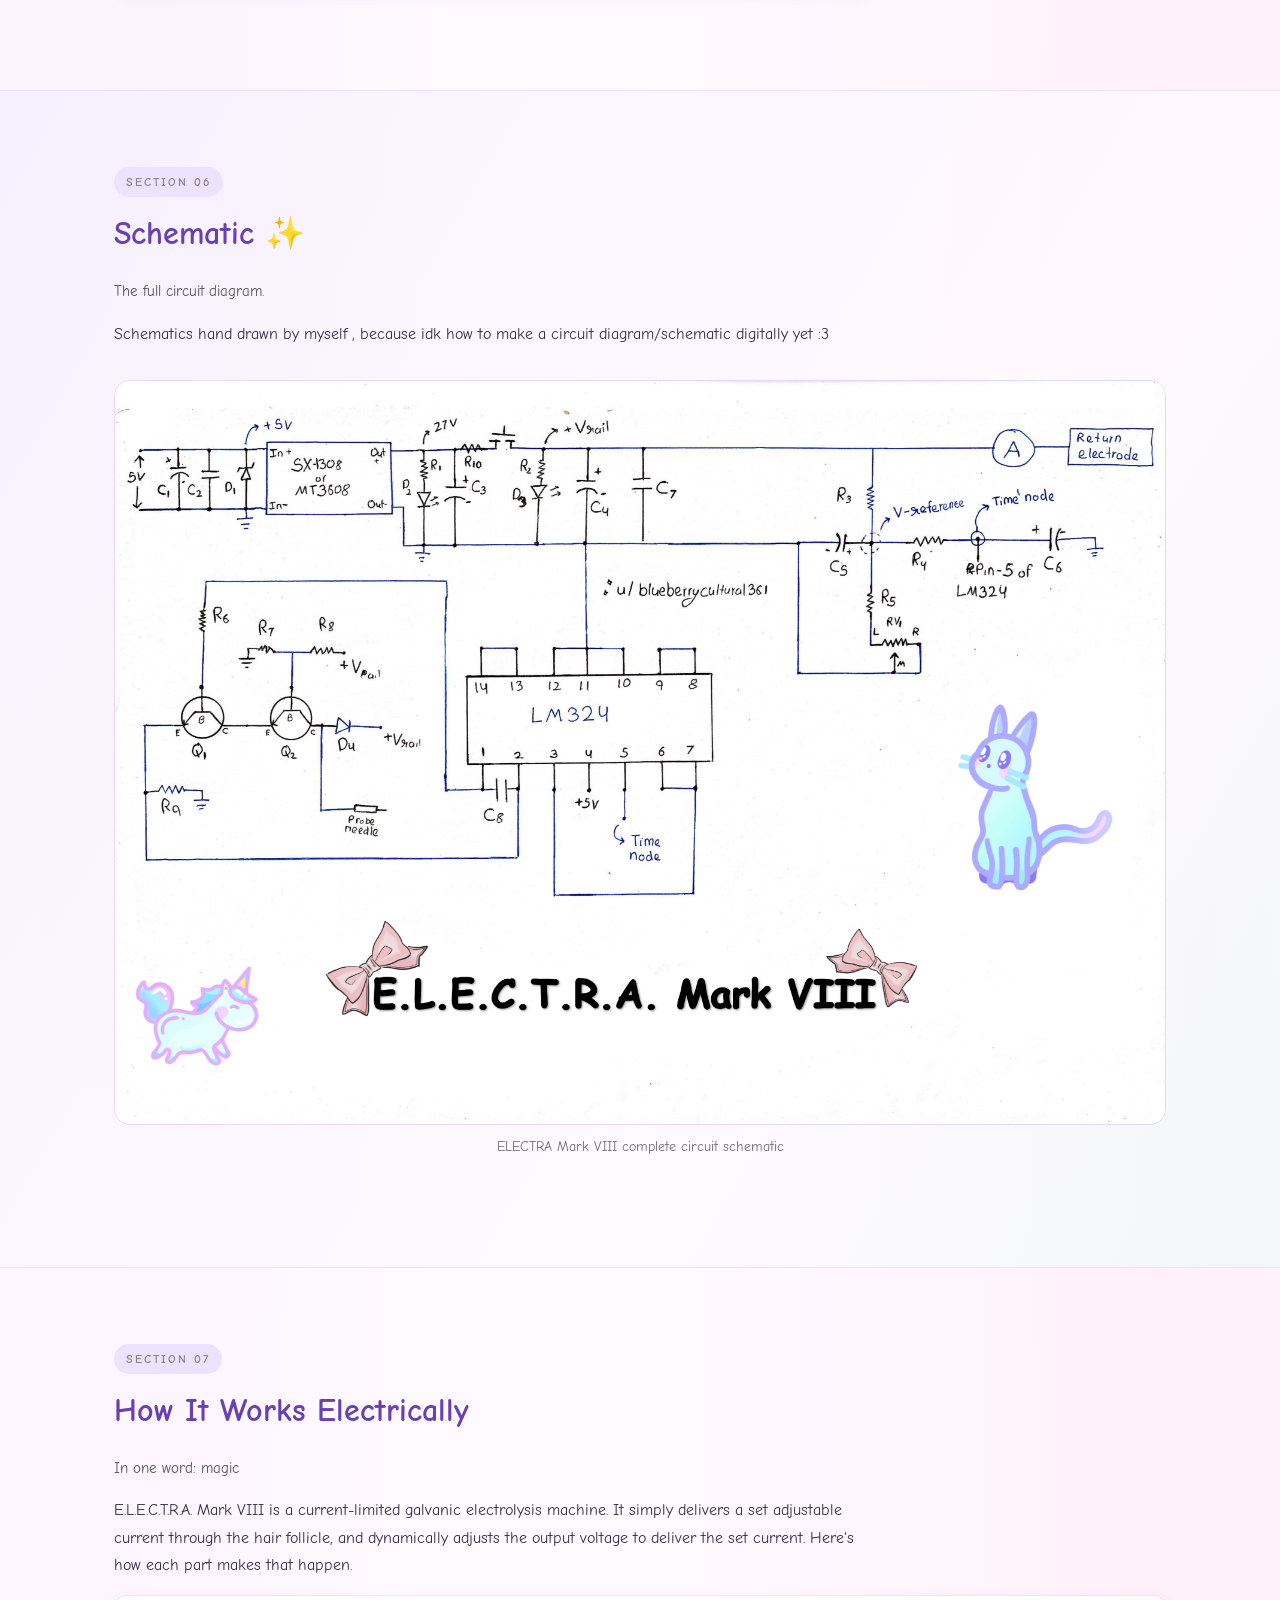
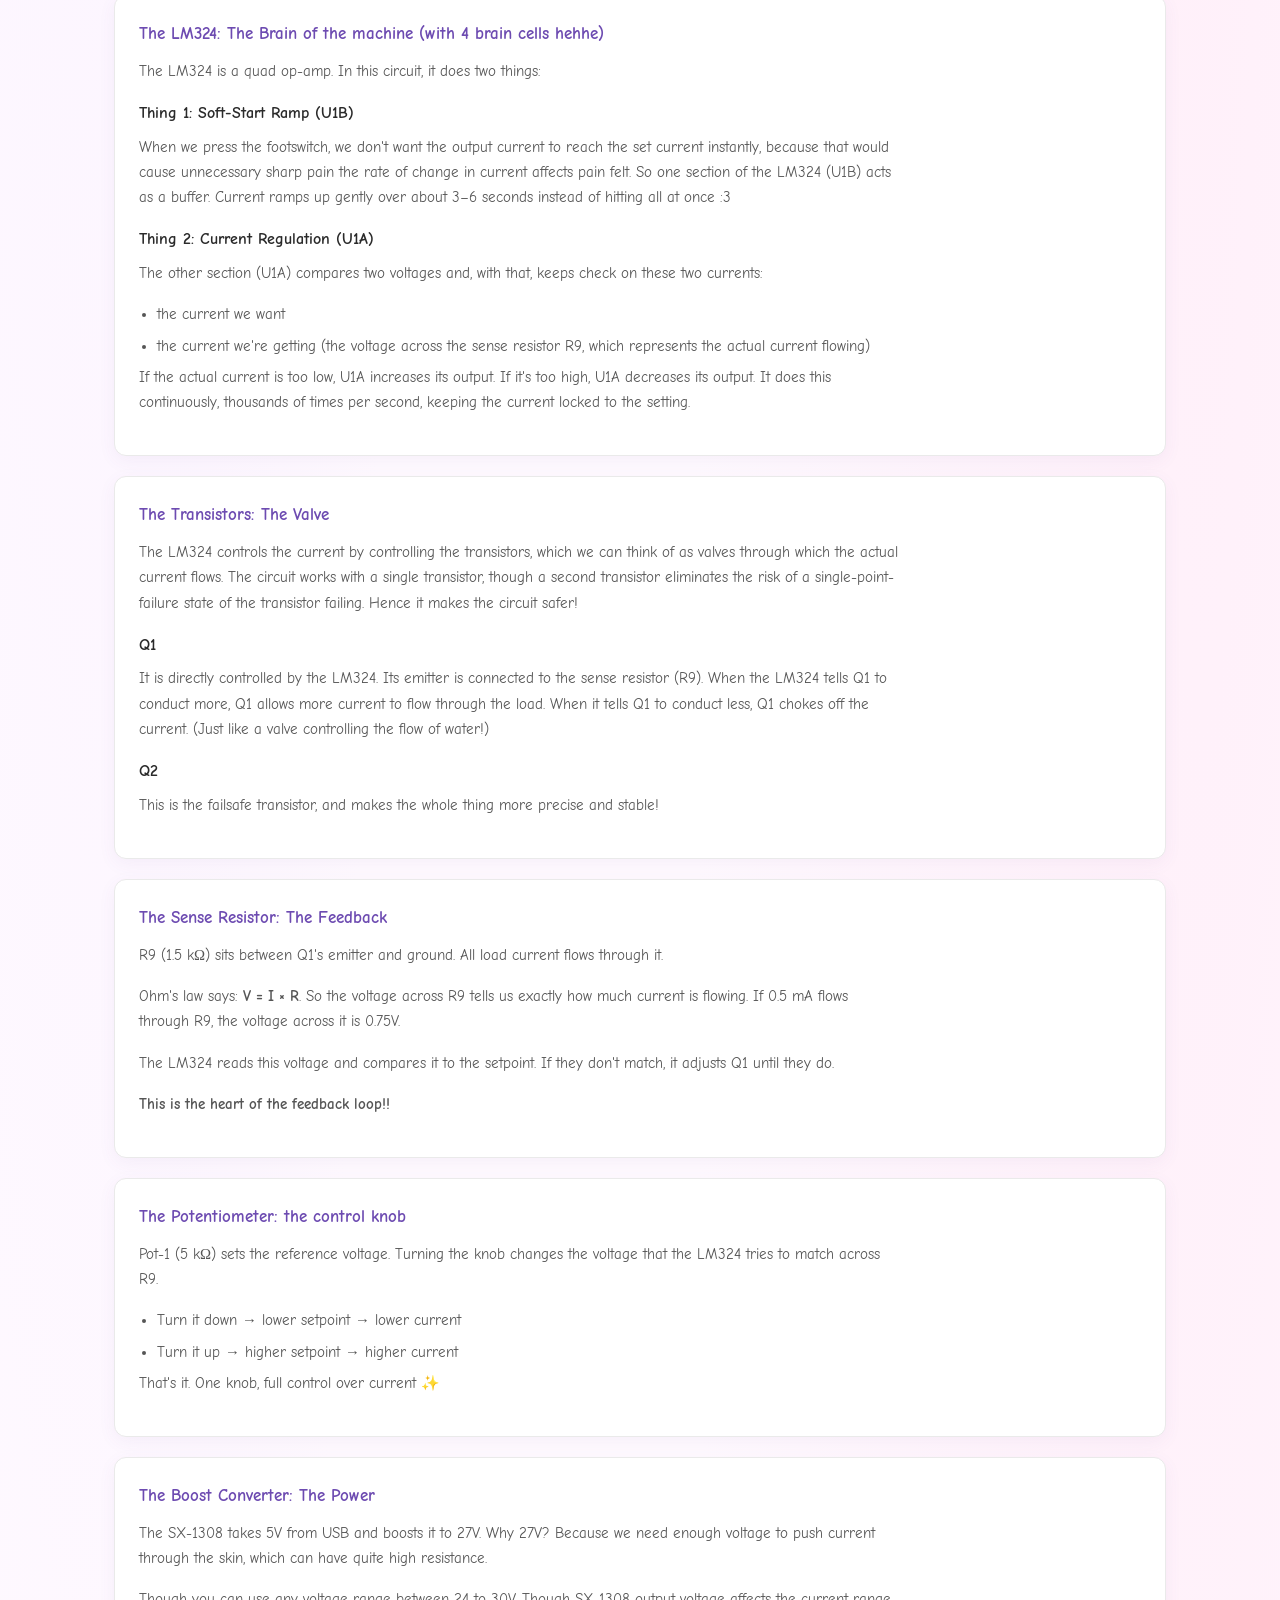
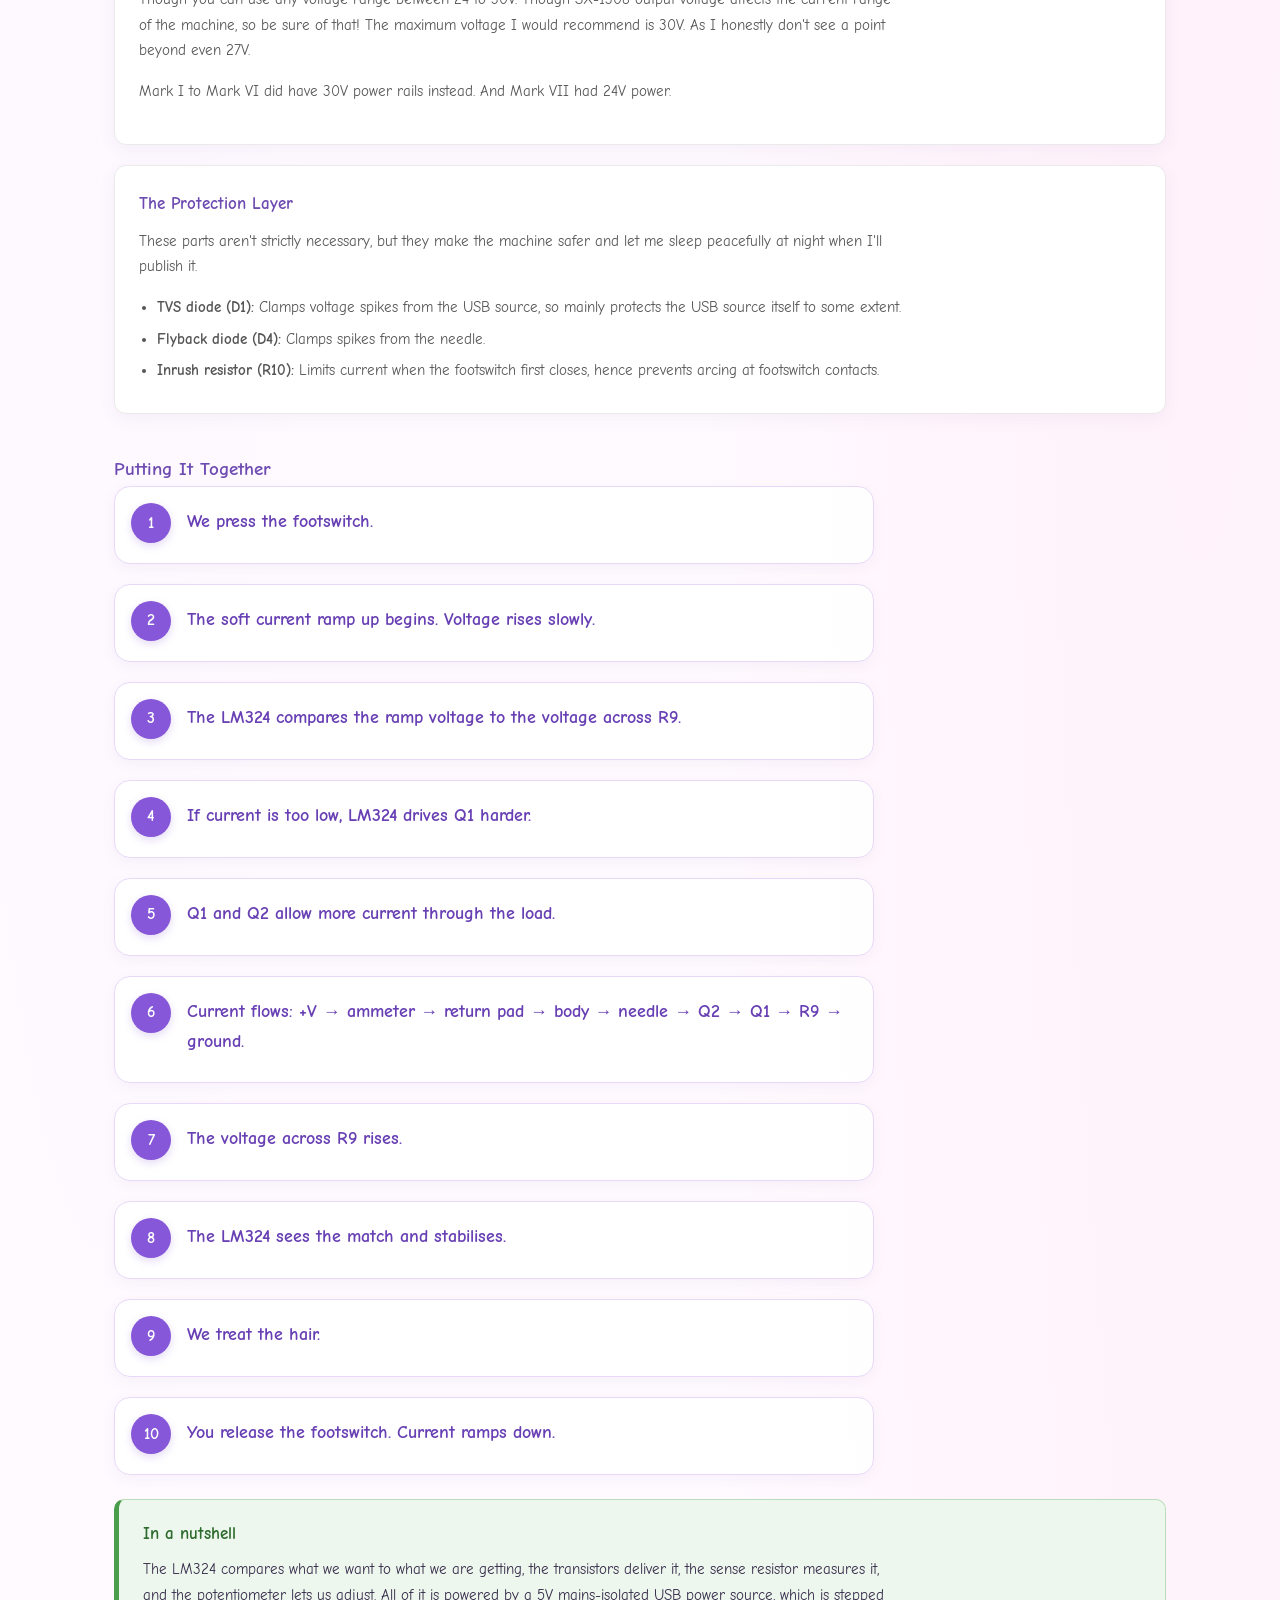
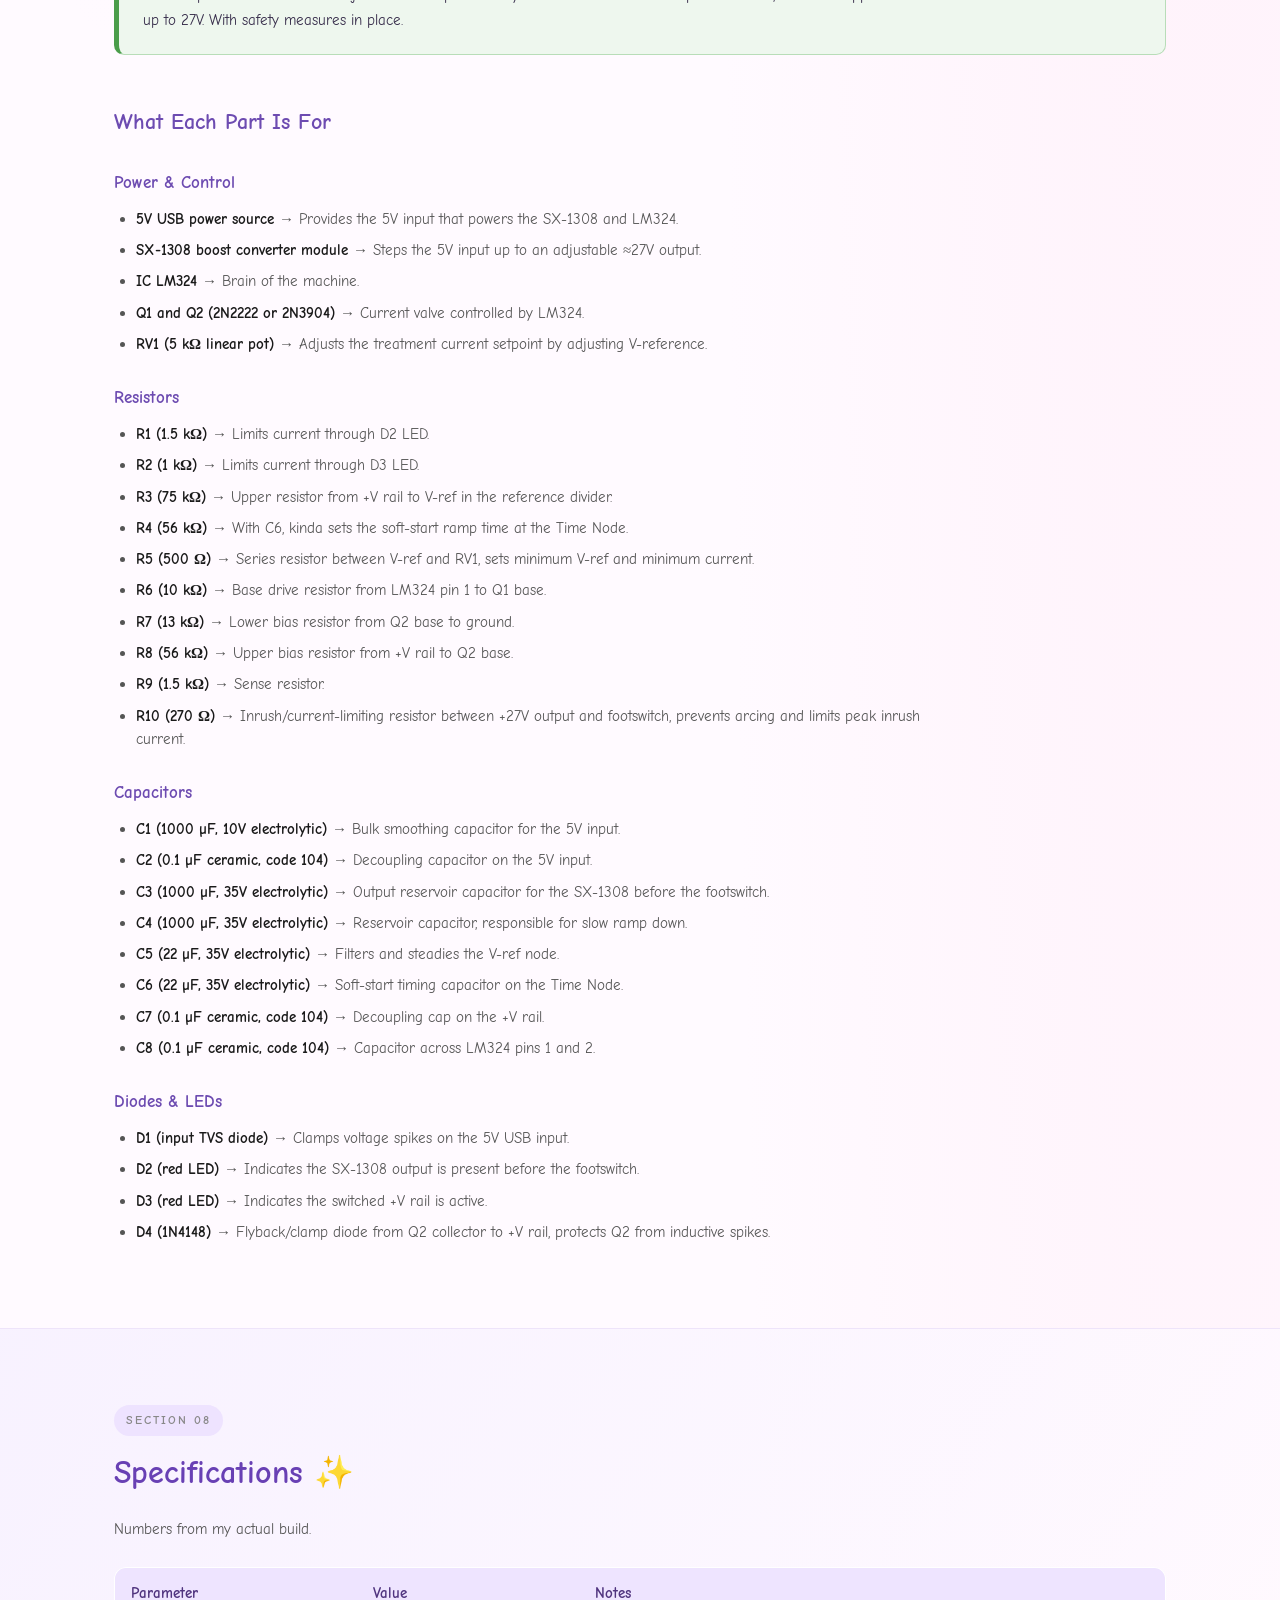
==== commit 62e2e00b: "Update description in index.html Removed a note about best viewing in desktop mode." ====
--- a/index.html
+++ b/index.html
@@ -121,9 +121,7 @@
       <h1>E.L.E.C.T.R.A. Mark VIII</h1>
       <p class="lead">
         A simple, current-limited galvanic electrolysis machine built from common
-        parts, iterated eight times, and documented fairly well!
-        Note: best viewed in desktop mode :3
-        
+        parts, iterated eight times, and documented fairly well!!
       </p>
       <div class="tags">
         <span class="tag">Galvanic Electrolysis</span>
